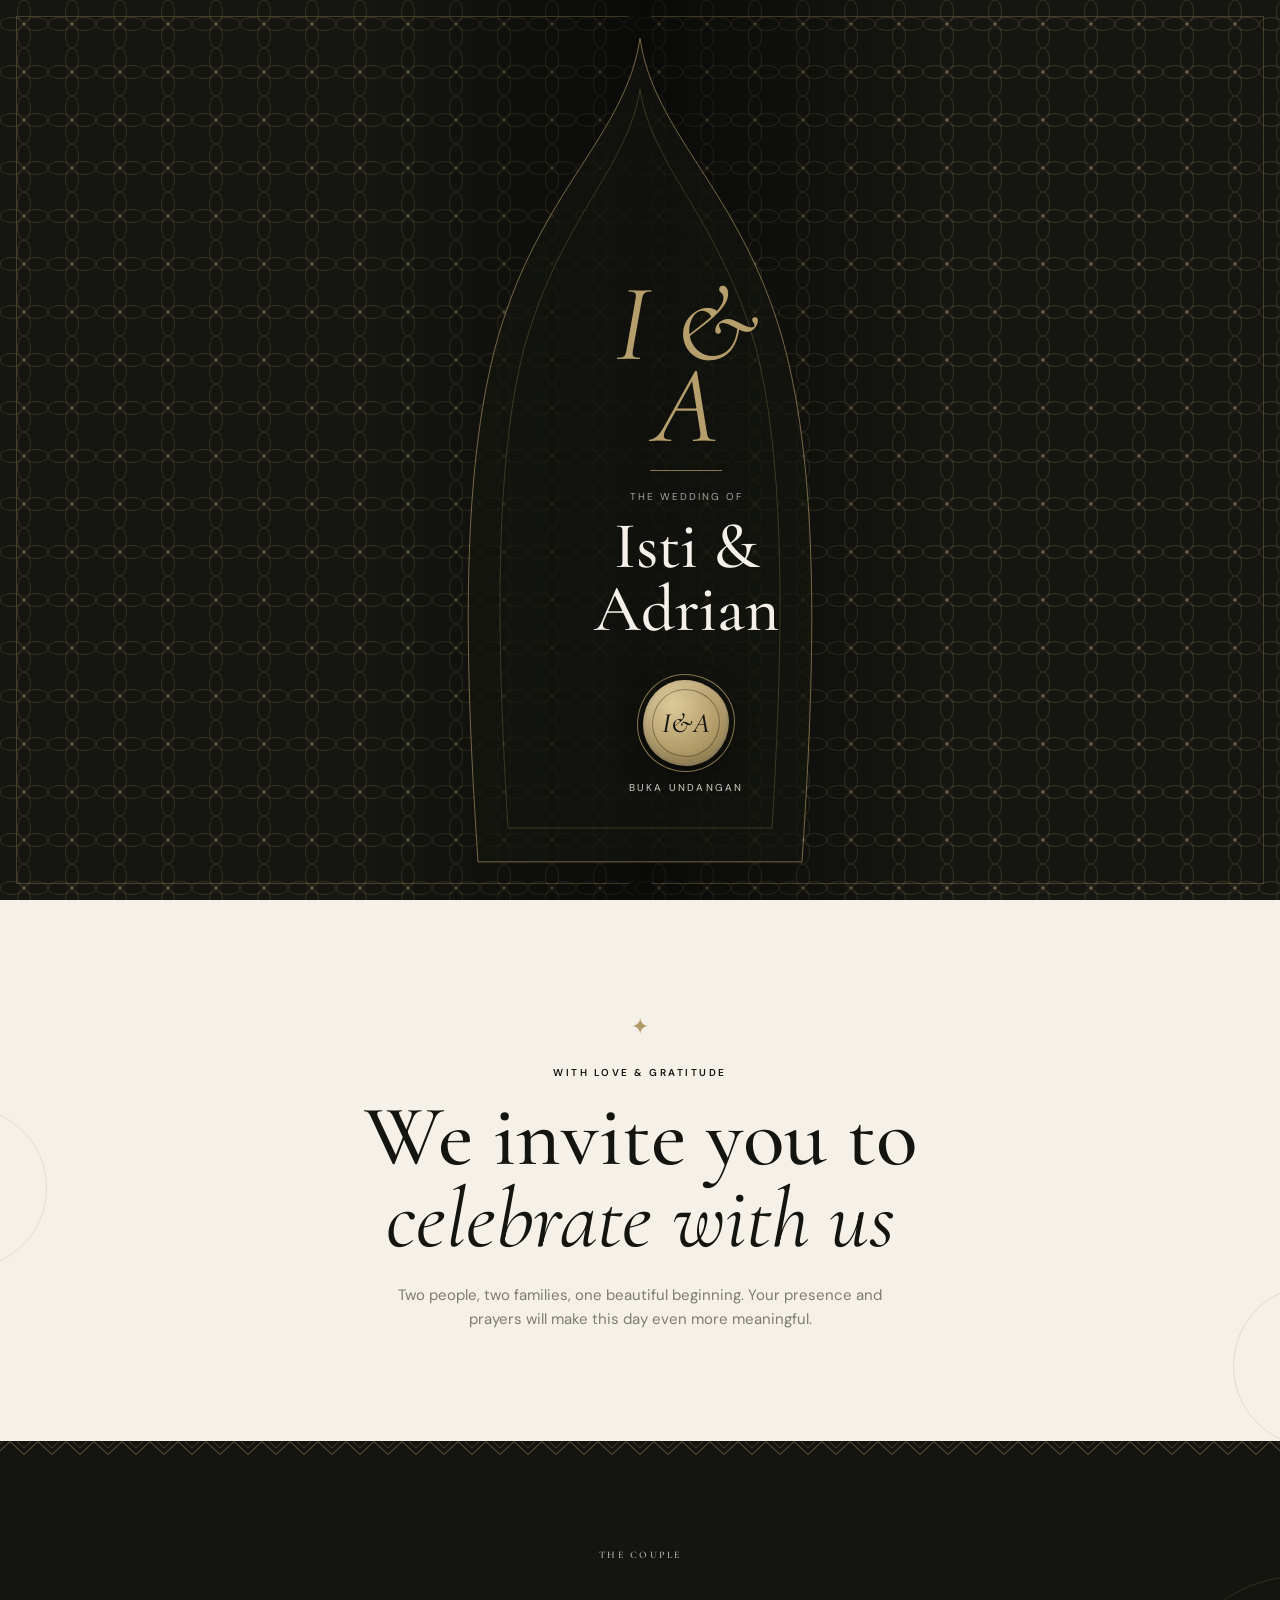
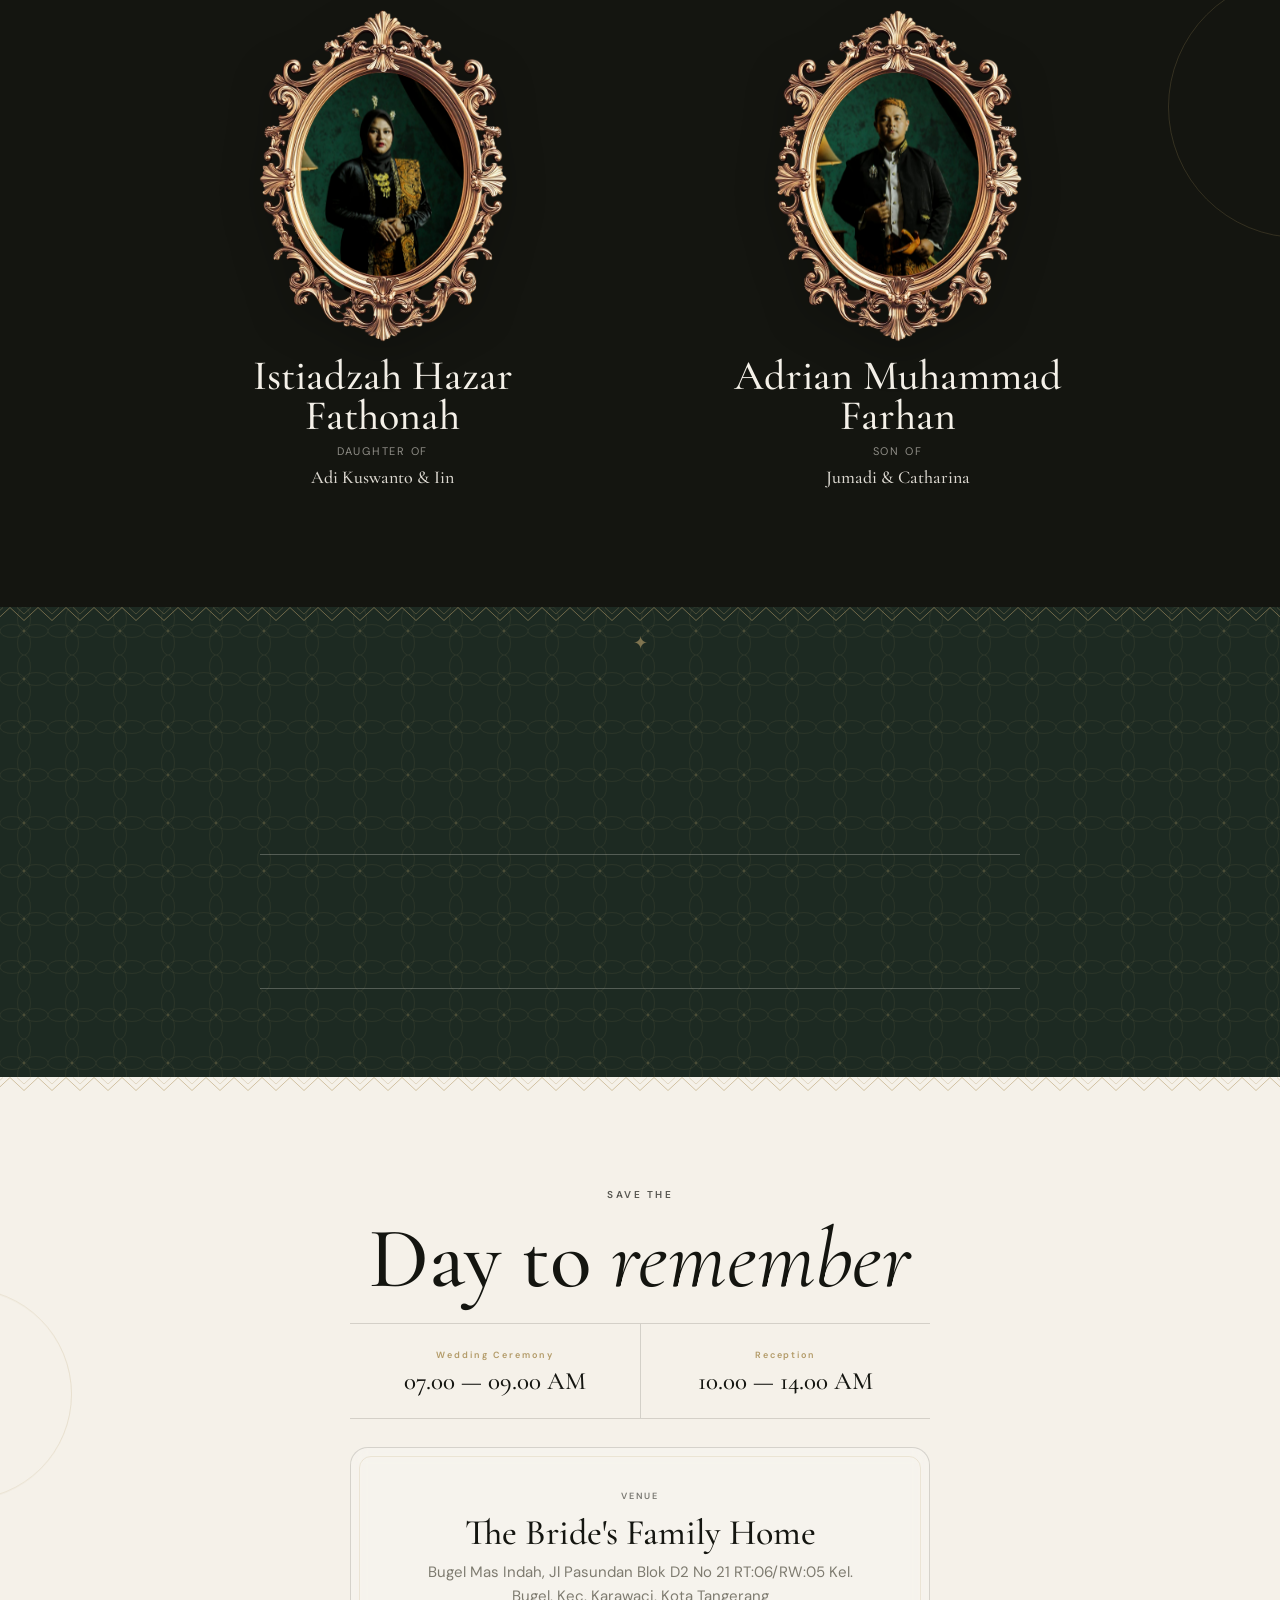
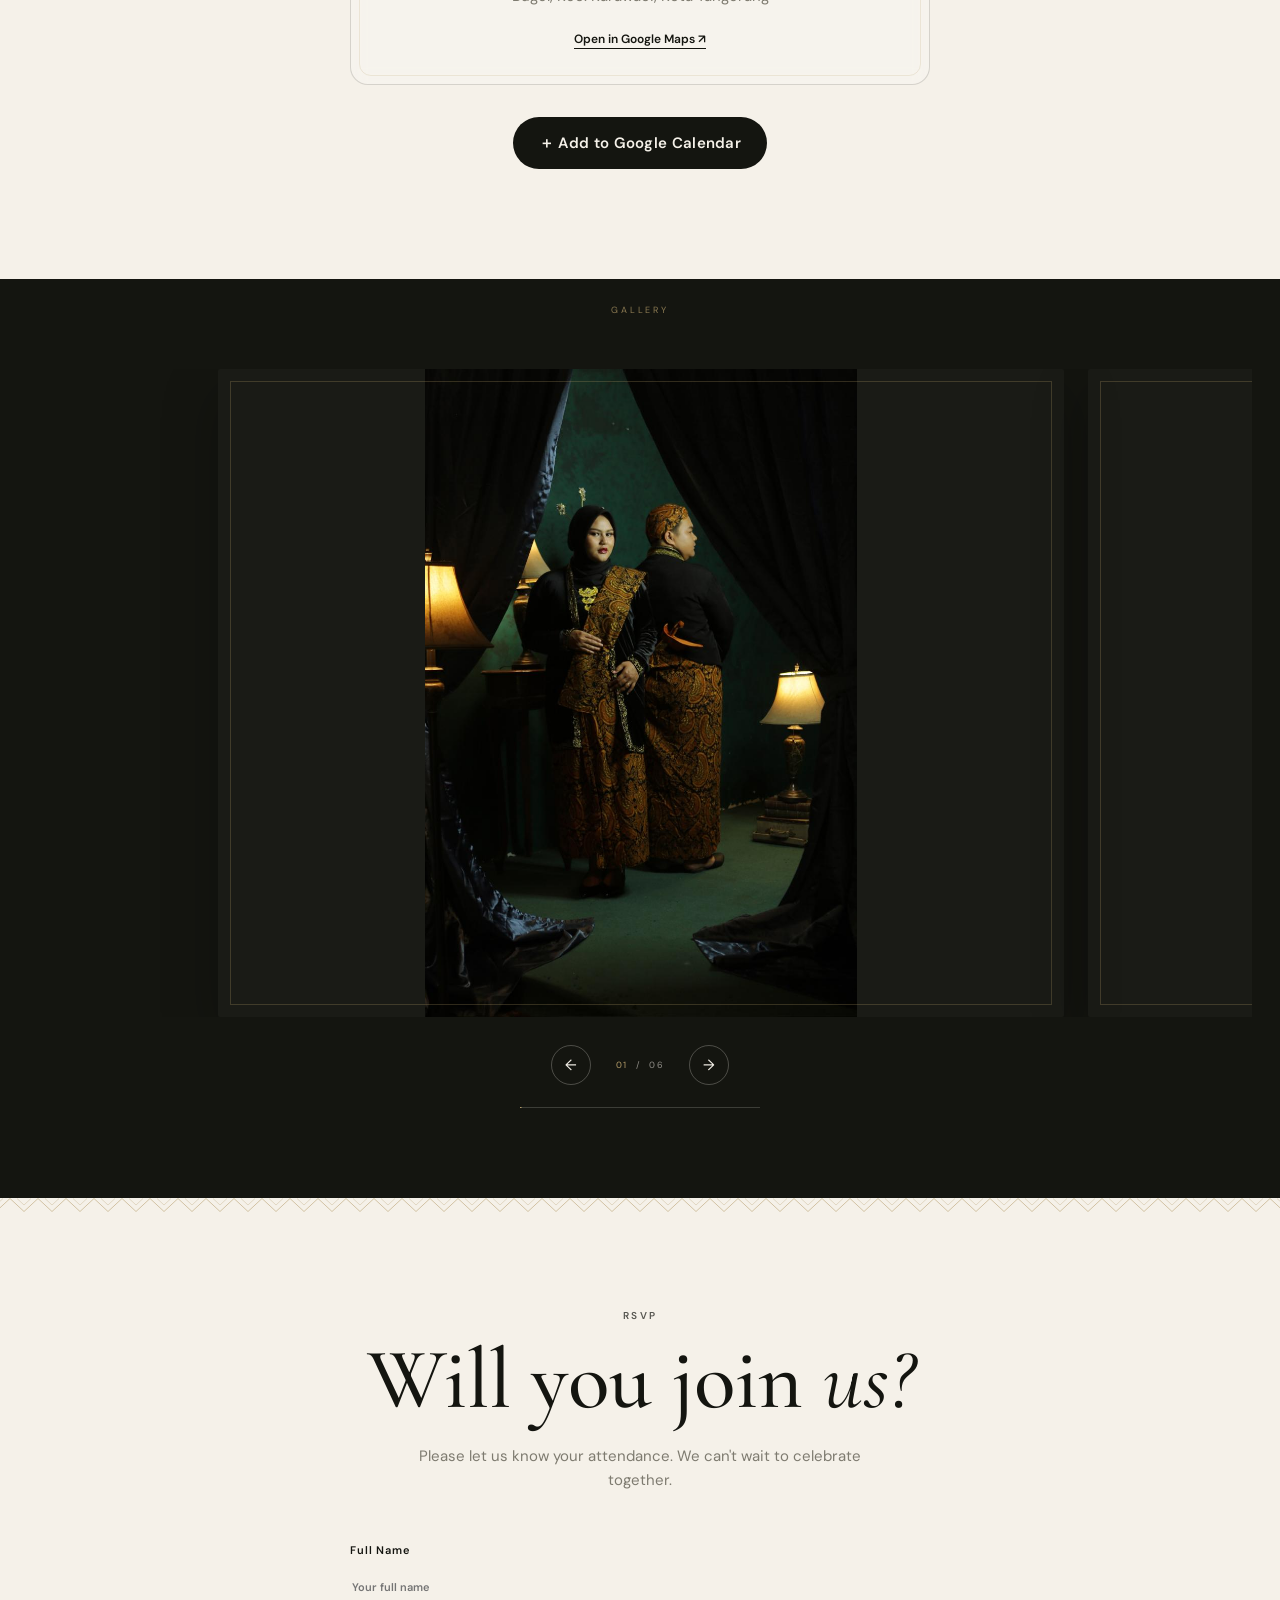
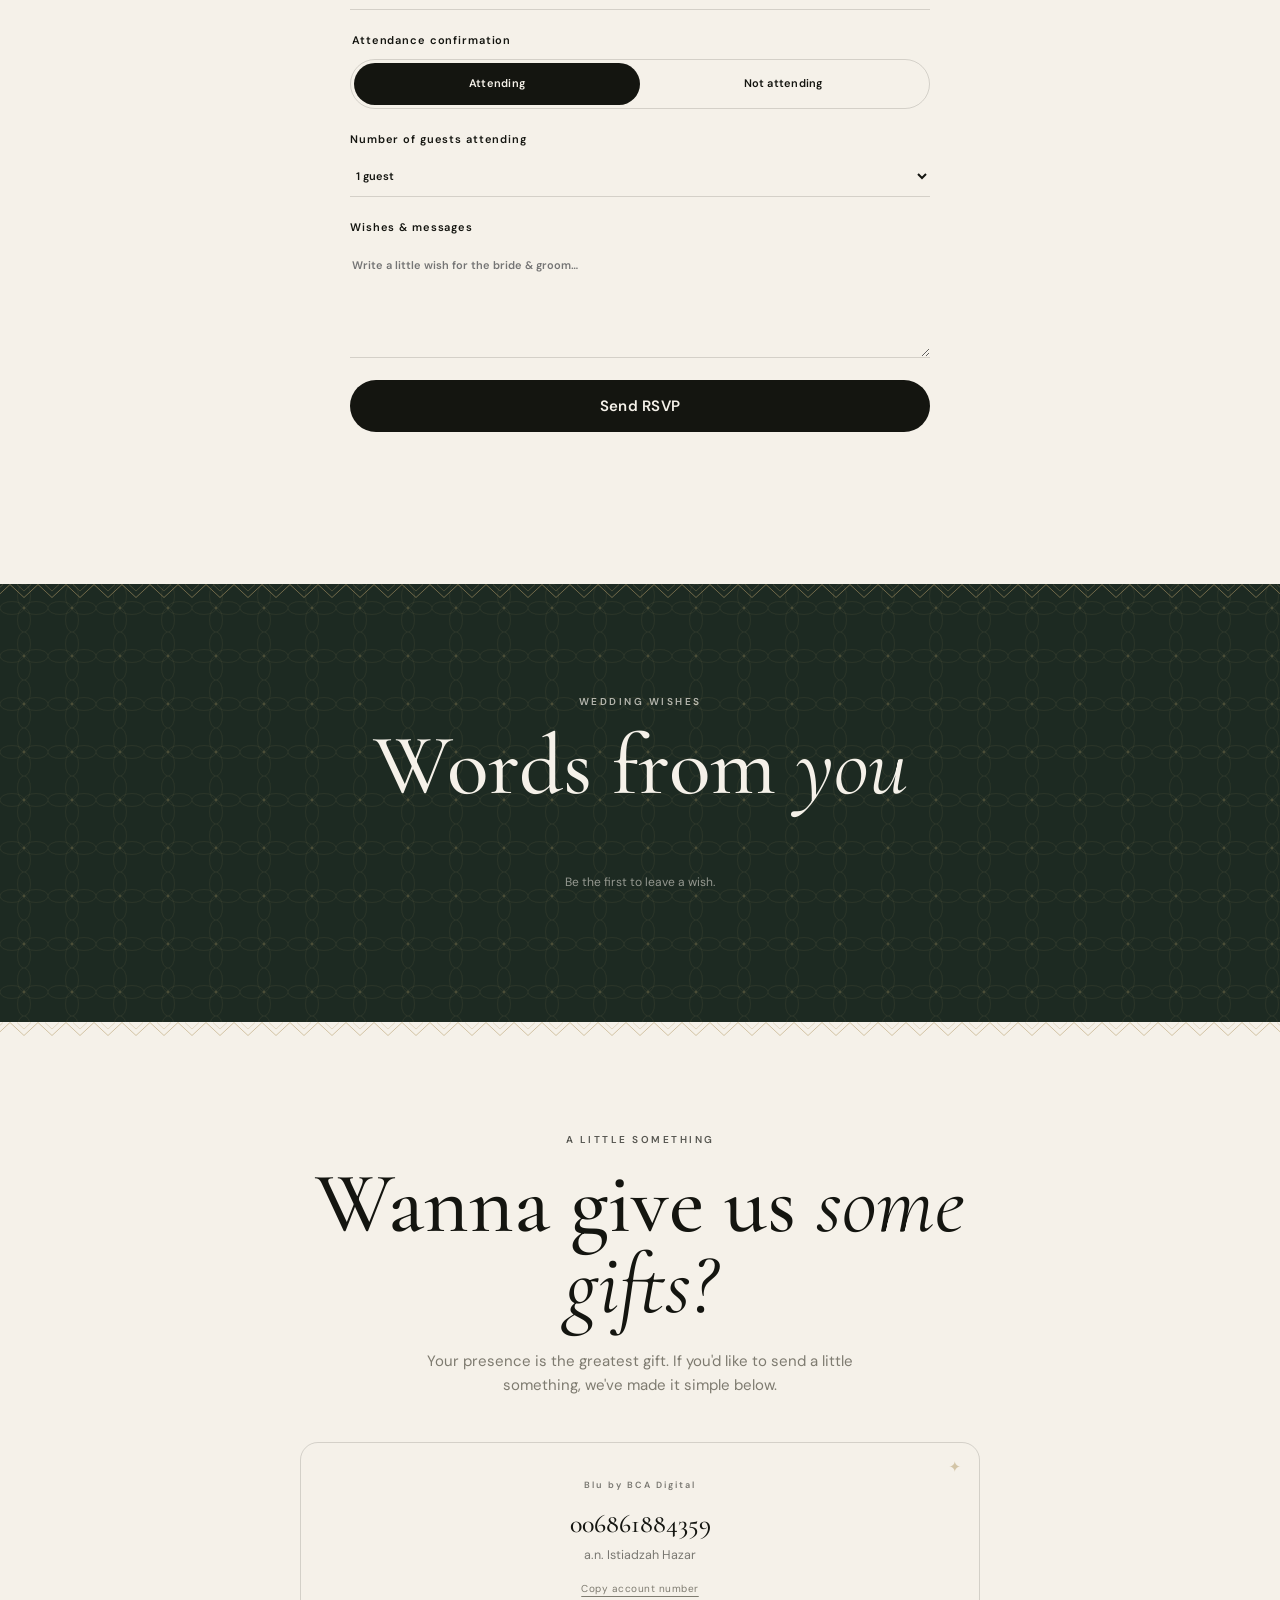
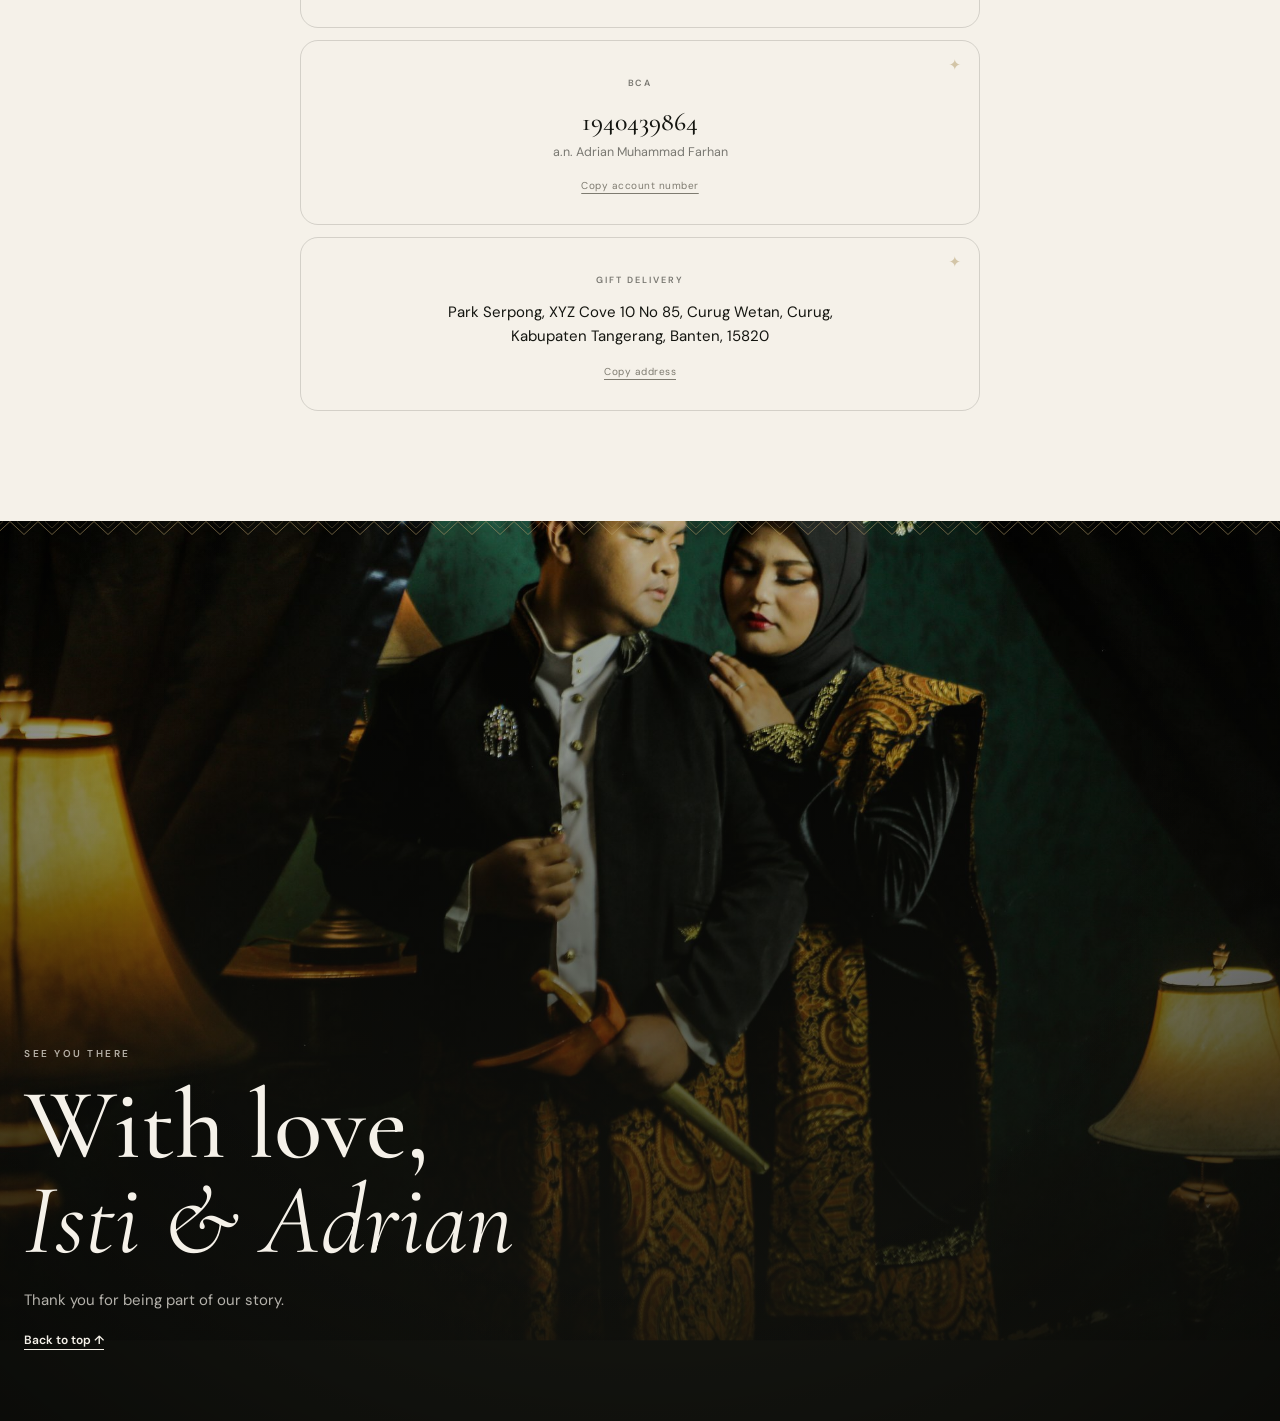
==== index.html @ 432ae316 "Batik doors + wax seal gate, gunungan arch, grain/vignette/gold dust - Gate: two kawung-patterned do" ====
<!doctype html>
<html lang="en">
<head>
  <meta charset="utf-8">
  <meta name="viewport" content="width=device-width, initial-scale=1, viewport-fit=cover">
  <meta name="theme-color" content="#11120f">
  <meta name="description" content="The wedding invitation of Isti & Adrian — 15 November 2026.">
  <title>Isti & Adrian — Wedding Invitation</title>
  <link rel="icon" href="favicon.svg" type="image/svg+xml">
  <link rel="preconnect" href="https://fonts.googleapis.com">
  <link rel="preconnect" href="https://fonts.gstatic.com" crossorigin>
  <link href="https://fonts.googleapis.com/css2?family=Cormorant+Garamond:wght@400;500;600&family=DM+Sans:wght@400;500;600&display=swap" rel="stylesheet">
  <link rel="stylesheet" href="style.css">
</head>
<body>
  <div class="music-control" aria-label="Music control">
    <button id="musicButton" class="icon-button" aria-label="Play wedding music" aria-pressed="false">
      <span class="music-icon">♪</span>
    </button>
  </div>
  <audio id="weddingMusic" loop preload="none" src=""></audio>

  <main>
    <section class="hero section-dark" id="home">
      <img id="heroImage" class="hero__image" src="" alt="Isti & Adrian" fetchpriority="high">
      <div class="hero__veil"></div>
      <div class="hero__content">
        <p class="eyebrow">THE WEDDING OF</p>
        <h1><span id="heroBride">Isti</span><i>&</i><span id="heroGroom">Adrian</span></h1>
        <p id="heroDate" class="hero__date">15. 11. 2026</p>
        <a class="scroll-cue" href="#couple" aria-label="Scroll to invitation">↓</a>
      </div>
    </section>

    <section class="intro section-light">
      <div class="ornament">✦</div>
      <p class="eyebrow">WITH LOVE & GRATITUDE</p>
      <h2>We invite you to<br><em>celebrate with us</em></h2>
      <p class="body-copy">Two people, two families, one beautiful beginning. Your presence and prayers will make this day even more meaningful.</p>
    </section>

    <section class="couple section-dark" id="couple">
      <div class="section-heading">
        <h3 class="eyebrow">THE COUPLE</h3>
      </div>
      <div class="couple-card">
        <article class="couple-person couple-person--bride">
          <div class="couple-photo-frame">
            <div class="couple-photo-frame__image couple-photo-frame__image--bride">
              <img id="bridePortrait" src="" alt="Isti" loading="lazy">
            </div>
            <img class="couple-photo-frame__ornament" src="assets/images/gold-oval-frame.webp" width="900" height="900" decoding="async" loading="lazy" alt="" aria-hidden="true">
          </div>
          <div class="names">
            <h3 id="brideName"></h3>
            <p>Daughter Of</p>
            <strong id="brideParents"></strong>
          </div>
        </article>
        <div class="couple-amp" aria-hidden="true">&</div>
        <article class="couple-person couple-person--groom">
          <div class="couple-photo-frame">
            <div class="couple-photo-frame__image couple-photo-frame__image--groom">
              <img id="groomPortrait" src="" alt="Adrian" loading="lazy">
            </div>
            <img class="couple-photo-frame__ornament" src="assets/images/gold-oval-frame.webp" width="900" height="900" decoding="async" loading="lazy" alt="" aria-hidden="true">
          </div>
          <div class="names">
            <h3 id="groomName"></h3>
            <p>Son Of</p>
            <strong id="groomParents"></strong>
          </div>
        </article>
      </div>
    </section>

    <section class="countdown section-accent">
      <p class="eyebrow">COUNTING THE DAYS</p>
      <h2>Until we say <em>“I do”</em></h2>
      <div class="countdown-grid" aria-live="polite">
        <div><strong id="days">00</strong><span>Days</span></div>
        <div><strong id="hours">00</strong><span>Hours</span></div>
        <div><strong id="minutes">00</strong><span>Minutes</span></div>
        <div><strong id="seconds">00</strong><span>Seconds</span></div>
      </div>
    </section>

    <section class="event section-light" id="event">
      <div class="section-heading">
        <p class="eyebrow">SAVE THE </p>
        <h2>Day to <em>remember</em></h2>
      </div>
      <div class="event-schedule" aria-label="Wedding schedule">
        <article class="schedule-item">
          <span class="schedule-item__label">Wedding Ceremony</span>
          <strong>07.00 — 09.00 AM</strong>
        </article>
        <article class="schedule-item">
          <span class="schedule-item__label">Reception</span>
          <strong>10.00 — 14.00 AM</strong>
        </article>
      </div>
      <div class="event-card">
        <span class="event-card__label">VENUE</span>
        <h3 id="venueName"></h3>
        <p id="venueAddress"></p>
        <a id="mapsLink" class="text-link" href="#" target="_blank" rel="noopener">Open in Google Maps ↗</a>
      </div>
      <a id="calendarLink" class="button button-dark" href="#" target="_blank" rel="noopener">＋ Add to Google Calendar</a>
    </section>

    <section class="gallery section-dark">
      <div class="gallery-grid"></div>
    </section>

    <section class="rsvp section-light" id="rsvp">
      <div class="section-heading">
        <p class="eyebrow">RSVP</p>
        <h2>Will you join <em>us?</em></h2>
        <p class="body-copy">Please let us know your attendance. We can't wait to celebrate together.</p>
      </div>
      <form id="rsvpForm" class="rsvp-form">
        <label>Full Name
          <input type="text" name="name" required maxlength="80" autocomplete="name" placeholder="Your full name">
        </label>
        <fieldset>
          <legend>Attendance confirmation</legend>
          <div class="segmented">
            <label><input type="radio" name="attendance" value="Attending" checked><span>Attending</span></label>
            <label><input type="radio" name="attendance" value="Not Attending"><span>Not attending</span></label>
          </div>
        </fieldset>
        <label>Number of guests attending
          <select name="guests" id="guestCount">
            <option value="1">1 guest</option><option value="2">2 guests</option>
            <option value="3">3 guests</option><option value="4">4 guests</option>
            <option value="5">5 guests</option><option value="6">6 guests</option>
          </select>
        </label>
        <label>Wishes & messages
          <textarea name="message" required maxlength="500" rows="5" placeholder="Write a little wish for the bride & groom…"></textarea>
        </label>
        <button class="button button-dark" type="submit" id="submitButton">Send RSVP</button>
        <p class="form-status" id="formStatus" role="status"></p>
      </form>
    </section>

    <section class="wishes section-accent" id="wishes">
      <div class="section-heading">
        <p class="eyebrow">WEDDING WISHES</p>
        <h2>Words from <em>you</em></h2>
      </div>
      <div id="wishesList" class="wishes-list">
        <div class="empty-state">Loading wishes…</div>
      </div>
    </section>

    <section class="gift section-light" id="gift">
      <div class="section-heading">
        <p class="eyebrow">A LITTLE SOMETHING</p>
        <h2>Wanna give us <em>some gifts?</em></h2>
        <p class="body-copy">Your presence is the greatest gift. If you'd like to send a little something, we've made it simple below.</p>
      </div>
      <div class="gift-list">
        <article class="gift-card">
          <span class="gift-label" id="bank1Name"></span><strong id="bank1Number"></strong><small id="bank1Holder"></small>
          <button class="copy-button" data-copy-target="bank1Number">Copy account number</button>
        </article>
        <article class="gift-card">
          <span class="gift-label" id="bank2Name"></span><strong id="bank2Number"></strong><small id="bank2Holder"></small>
          <button class="copy-button" data-copy-target="bank2Number">Copy account number</button>
        </article>
        <article class="gift-card gift-card--address">
          <span class="gift-label">GIFT DELIVERY</span><p id="giftAddress"></p>
          <button class="copy-button" data-copy-target="giftAddress">Copy address</button>
        </article>
      </div>
    </section>

    <section class="closing section-dark">
      <div class="closing__photo"><img id="closingImage" src="" alt="Isti & Adrian" loading="lazy"></div>
      <div class="closing__content">
        <p class="eyebrow">SEE YOU THERE</p><h2>With love,<br><em>Isti & Adrian</em></h2>
        <p>Thank you for being part of our story.</p><a href="#home" class="text-link light">Back to top ↑</a>
      </div>
    </section>
  </main>
  <script src="config.js"></script>
  <script src="script.js"></script>
  <script src="gallery.js"></script>
  <script src="ambient.js" defer></script>
</body>
</html>
---- style.css ----
/* Isti & Adrian — premium mobile-first wedding invitation */
:root{--ink:#141510;--paper:#f5f1e9;--paper-2:#e9e1d3;--green:#1d2a22;--gold:#b29a67;--muted:#7e7b70;--line:rgba(20,21,16,.15);--serif:"Cormorant Garamond",Georgia,serif;--sans:"DM Sans",system-ui,sans-serif;--radius:18px;--max:1120px}
*{box-sizing:border-box}html{scroll-behavior:smooth}body{margin:0;background:var(--paper);color:var(--ink);font-family:var(--sans);font-size:15px;line-height:1.6}body.is-locked{overflow:hidden}img{display:block;width:100%;height:100%;object-fit:cover}a{color:inherit}button,input,select,textarea{font:inherit}button{cursor:pointer}.section-dark{background:var(--ink);color:var(--paper)}.section-light{background:var(--paper);color:var(--ink)}.section-accent{background:var(--green);color:var(--paper)}section{position:relative;overflow:hidden}.eyebrow{font-size:10px;letter-spacing:.25em;font-weight:600;margin:0 0 16px;opacity:.7}h1,h2,h3,p{margin-top:0}h1,h2,h3{font-family:var(--serif);font-weight:500;line-height:.95}h2{font-size:clamp(42px,12vw,86px);margin-bottom:22px}h2 em,h1 i{font-style:italic;font-weight:400}.body-copy{max-width:500px;margin:0 auto;color:var(--muted)}
.button{display:inline-flex;align-items:center;justify-content:center;min-height:52px;padding:0 25px;border-radius:100px;text-decoration:none;border:1px solid transparent;font-weight:600;letter-spacing:.02em;transition:transform .35s cubic-bezier(.2,.7,.2,1),opacity .25s,box-shadow .35s}.button:hover{transform:translateY(-3px);box-shadow:0 12px 30px rgba(20,21,16,.14)}.button-dark{background:var(--ink);color:var(--paper)}.icon-button{width:44px;height:44px;border:1px solid rgba(245,241,233,.35);background:rgba(20,21,16,.55);color:var(--paper);border-radius:50%;backdrop-filter:blur(10px)}.music-control{position:fixed;z-index:80;right:18px;top:18px}.music-icon{display:block;font-size:20px;line-height:1;animation:spin 3s linear infinite paused}.music-control.playing .music-icon{animation-play-state:running}@keyframes spin{to{transform:rotate(360deg)}}
.invitation-gate{position:fixed;inset:0;z-index:100;display:grid;place-items:center;background:var(--ink);color:var(--paper);overflow:hidden;transition:opacity 1s ease,visibility 1s ease}.invitation-gate::before,.invitation-gate::after{content:"";position:absolute;width:46vmax;height:46vmax;border:1px solid rgba(178,154,103,.28);border-radius:50%;pointer-events:none}.invitation-gate::before{transform:rotate(45deg);top:-24vmax;left:-24vmax}.invitation-gate::after{bottom:-24vmax;right:-24vmax}.invitation-gate__inner{position:relative;z-index:1;width:min(88vw,520px);text-align:center;padding:50px 24px}.invitation-gate__monogram{font-family:var(--serif);font-size:clamp(64px,18vw,110px);line-height:.75;color:var(--gold);font-style:italic;margin-bottom:30px}.invitation-gate__rule{width:72px;height:1px;background:var(--gold);margin:0 auto 26px;opacity:.7}.invitation-gate h2{font-size:clamp(38px,10vw,66px);margin-bottom:14px}.invitation-gate p{font-size:10px;letter-spacing:.2em;text-transform:uppercase;opacity:.62}.invitation-gate__guest{margin:8px 0 0;color:var(--gold);font-family:var(--serif);font-size:clamp(18px,5vw,24px)!important;letter-spacing:.02em!important;text-transform:none!important;opacity:1!important}.invitation-gate__open{margin-top:34px;background:transparent;border:1px solid rgba(245,241,233,.42);color:var(--paper);padding:14px 24px;border-radius:999px;letter-spacing:.14em;text-transform:uppercase;font-size:10px;transition:background .35s,transform .35s,border-color .35s}.invitation-gate__open:hover{background:rgba(245,241,233,.1);border-color:var(--gold);transform:translateY(-2px)}.invitation-gate.is-opening{opacity:0;visibility:hidden;pointer-events:none}
.hero{min-height:100svh;display:grid;place-items:center;text-align:center}.hero__image{position:absolute;inset:-5%;width:110%;height:110%;object-position:center;transform:scale(1.04);transition:transform 1.6s cubic-bezier(.2,.7,.2,1)}.hero__veil{position:absolute;inset:0;background:linear-gradient(180deg,rgba(0,0,0,.35),rgba(0,0,0,.72))}.hero::before,.hero::after{content:"";position:absolute;z-index:1;pointer-events:none}.hero::before{inset:24px;border:1px solid rgba(245,241,233,.24)}.hero::after{width:120px;height:120px;border:1px solid rgba(178,154,103,.35);border-radius:50%;top:12%;left:50%;transform:translateX(-50%)}.hero__content{position:relative;z-index:2;padding:40px 22px}.hero h1{font-size:clamp(72px,22vw,180px);margin:0;display:flex;flex-direction:column;gap:0;text-shadow:0 8px 35px rgba(0,0,0,.18)}.hero h1 span{display:block;animation:heroWord 1.1s cubic-bezier(.2,.8,.2,1) both}.hero h1 span:last-child{animation-delay:.16s}.hero h1 i{font-size:.42em;line-height:.75;margin:-2px 0;animation:heroAmp 1.2s .08s cubic-bezier(.2,.8,.2,1) both}.hero__date{margin:28px 0 0;letter-spacing:.15em;text-transform:uppercase;font-size:11px;opacity:.82}.scroll-cue{display:inline-grid;place-items:center;width:46px;height:46px;border:1px solid rgba(245,241,233,.45);border-radius:50%;margin-top:60px;text-decoration:none;font-size:20px;animation:float 2.8s ease-in-out infinite}@keyframes heroWord{from{opacity:0;transform:translateY(28px);filter:blur(8px)}to{opacity:1;transform:none;filter:none}}@keyframes heroAmp{from{opacity:0;transform:scale(.7) rotate(-8deg)}to{opacity:1;transform:none}}@keyframes float{0%,100%{transform:translateY(0)}50%{transform:translateY(7px)}}
.intro{padding:110px 24px;text-align:center}.intro::before,.intro::after{content:"";position:absolute;width:160px;height:160px;border:1px solid rgba(178,154,103,.25);border-radius:50%;pointer-events:none}.intro::before{left:-115px;top:22%}.intro::after{right:-115px;bottom:15%}.ornament{font-family:var(--serif);font-size:22px;color:var(--gold);margin-bottom:20px;animation:pulseGold 3s ease-in-out infinite}@keyframes pulseGold{50%{opacity:.55;transform:scale(.94)}}
.section-heading{text-align:center;padding:0 22px;position:relative;z-index:1}.intro h2,.section-heading h2{max-width:800px;margin-left:auto;margin-right:auto}.couple{padding:110px 18px}.couple::before{content:"";position:absolute;width:260px;height:260px;border:1px solid rgba(178,154,103,.22);border-radius:50%;right:-150px;top:10%;pointer-events:none}.couple-card{max-width:960px;margin:auto;display:grid;gap:32px;position:relative;z-index:1}.couple-person{position:relative}.couple-photo-wrap{aspect-ratio:4/5;border-radius:2px;overflow:hidden;position:relative}.couple-photo-wrap--main{width:100%;height:auto}.couple-photo-wrap::after{content:"";position:absolute;inset:14px;border:1px solid rgba(245,241,233,.3);pointer-events:none}.couple-photo-wrap img{transform:scale(1.03);transition:transform 1.2s cubic-bezier(.2,.7,.2,1)}.couple-photo-wrap:hover img{transform:scale(1.08)}.names{text-align:center;padding:18px 12px 5px}.person-label{display:block;color:var(--gold);font-size:9px;letter-spacing:.24em;font-weight:600;margin-bottom:12px}.names h3{font-size:42px;margin:0 0 5px}.names p{font-size:11px;letter-spacing:.16em;text-transform:uppercase;opacity:.55;margin-bottom:3px}.names strong{font-family:var(--serif);font-weight:500;font-size:18px}.amp{display:block;font-family:var(--serif);font-style:italic;font-size:30px;color:var(--gold);margin:12px}.couple-amp{font-family:var(--serif);font-style:italic;color:var(--gold);font-size:40px;text-align:center;line-height:1;margin:-4px 0}
.countdown{padding:88px 18px;text-align:center}.countdown::before{content:"✦";position:absolute;top:22px;left:50%;transform:translateX(-50%);font-family:var(--serif);font-size:18px;color:var(--gold);opacity:.65}.countdown-grid{display:grid;grid-template-columns:repeat(4,1fr);max-width:760px;margin:45px auto 0;border-top:1px solid rgba(245,241,233,.25);border-bottom:1px solid rgba(245,241,233,.25)}.countdown-grid>div{padding:22px 4px;border-right:1px solid rgba(245,241,233,.25);position:relative}.countdown-grid>div:last-child{border-right:0}.countdown-grid strong{display:block;font-family:var(--serif);font-size:clamp(36px,10vw,65px);font-weight:400;line-height:1;transition:transform .25s ease}.countdown-grid span{font-size:9px;letter-spacing:.15em;text-transform:uppercase;opacity:.6}
.event{padding:110px 20px;text-align:center}.event::before{content:"";position:absolute;width:210px;height:210px;border:1px solid rgba(178,154,103,.2);border-radius:50%;left:-140px;top:16%;pointer-events:none}.event-date{display:flex;justify-content:center;gap:10px;flex-wrap:wrap;font-family:var(--serif);font-size:27px;margin:35px auto 25px}.event-date span+span:before{content:"·";margin-right:10px;color:var(--gold)}.event-schedule{max-width:580px;margin:0 auto 28px;display:grid;grid-template-columns:1fr 1fr;border-top:1px solid var(--line);border-bottom:1px solid var(--line)}.schedule-item{padding:24px 14px;position:relative}.schedule-item+.schedule-item{border-left:1px solid var(--line)}.schedule-item__label{display:block;color:var(--gold);font-size:9px;letter-spacing:.22em;font-weight:600;margin-bottom:7px}.schedule-item strong{display:block;font-family:var(--serif);font-size:25px;font-weight:500;line-height:1}.schedule-item small{font-size:9px;letter-spacing:.16em;opacity:.5}.event-card{max-width:580px;margin:0 auto 28px;padding:34px 24px;border:1px solid var(--line);border-radius:var(--radius);position:relative;background:rgba(255,255,255,.18);backdrop-filter:blur(8px)}.event-card::before{content:"";position:absolute;inset:8px;border:1px solid rgba(178,154,103,.18);border-radius:calc(var(--radius) - 6px);pointer-events:none}.event-card__label,.gift-label{font-size:9px;letter-spacing:.22em;font-weight:600;opacity:.55}.event-card h3{font-size:36px;margin:10px 0}.event-card p{max-width:460px;margin:0 auto 18px;color:var(--muted)}.text-link{font-size:12px;font-weight:600;text-underline-offset:5px}.event>.button{margin-top:4px}
/* Premium mobile-first gallery: every image stays fully visible inside an editorial frame. */
.gallery{padding:72px 0 78px;background:var(--ink)}.gallery::before{content:"GALLERY";position:absolute;top:24px;left:50%;transform:translateX(-50%);font-size:9px;letter-spacing:.32em;color:var(--gold);opacity:.75}.gallery-slider{width:100%;position:relative}.gallery-slider__viewport{width:100%;overflow-x:auto;overflow-y:hidden;overscroll-behavior-x:contain;scroll-snap-type:x mandatory;-webkit-overflow-scrolling:touch;scrollbar-width:none;cursor:grab;outline:none}.gallery-slider__viewport::-webkit-scrollbar{display:none}.gallery-slider__viewport:focus-visible{box-shadow:0 0 0 2px var(--gold) inset}.gallery-slider__viewport.is-dragging{cursor:grabbing;scroll-snap-type:none}.gallery-slider__track{display:flex;width:max-content;min-width:100%}.gallery-slide{flex:0 0 100vw;scroll-snap-align:center;scroll-snap-stop:always;margin:0;padding:0 22px;display:grid;place-items:center;min-width:0;box-sizing:border-box}.gallery-slide::after{content:"";position:absolute;inset:34px;max-width:calc(100% - 68px);border:1px solid rgba(178,154,103,.26);pointer-events:none}.gallery-slide img{width:100%;height:auto;max-height:70svh;aspect-ratio:auto;object-fit:contain;background:rgba(245,241,233,.025);border-radius:2px;box-shadow:0 22px 55px rgba(0,0,0,.26);user-select:none;-webkit-user-drag:none}
.gallery-slider__controls{display:flex;align-items:center;justify-content:center;gap:22px;margin-top:22px}.gallery-slider__arrow{width:40px;height:40px;border:1px solid rgba(245,241,233,.25);border-radius:50%;background:transparent;color:var(--paper);display:grid;place-items:center;transition:transform .3s,border-color .3s,color .3s}.gallery-slider__arrow:hover{transform:scale(1.06);border-color:var(--gold);color:var(--gold)}.gallery-slider__count{display:flex;gap:8px;align-items:center;min-width:54px;justify-content:center;font-size:9px;letter-spacing:.16em;color:rgba(245,241,233,.55)}.gallery-slider__current{color:var(--gold)}.gallery-slider__progress{height:1px;margin:22px auto 0;width:min(240px,60vw);background:rgba(245,241,233,.18);overflow:hidden}.gallery-slider__progress i{display:block;height:100%;background:var(--gold);transform:scaleX(0);transform-origin:left;will-change:transform}
.rsvp{padding:110px 20px}.rsvp-form{max-width:580px;margin:50px auto 0;display:grid;gap:22px}.rsvp-form label,.rsvp-form legend{font-size:11px;letter-spacing:.08em;font-weight:600}.rsvp-form label{display:grid;gap:8px}input,select,textarea{width:100%;border:0;border-bottom:1px solid var(--line);border-radius:0;background:transparent;color:var(--ink);padding:12px 2px;outline:none;transition:border-color .3s,transform .3s}input:focus,select:focus,textarea:focus{border-bottom-color:var(--gold);transform:translateY(-1px)}textarea{resize:vertical}fieldset{border:0;padding:0;margin:0}.segmented{display:grid;grid-template-columns:1fr 1fr;border:1px solid var(--line);border-radius:100px;padding:3px;margin-top:9px}.segmented label{display:block}.segmented input{position:absolute;opacity:0;width:1px;height:1px}.segmented span{display:grid;place-items:center;height:42px;border-radius:100px;font-size:11px;letter-spacing:.02em;cursor:pointer;transition:background .3s,color .3s}.segmented input:checked+span{background:var(--ink);color:var(--paper)}.form-status{text-align:center;font-size:12px;min-height:20px;margin:0;color:var(--muted)}
.wishes{padding:110px 20px}.wishes-list{max-width:680px;margin:45px auto 0;display:grid;gap:12px}.wish{padding:24px;border:1px solid rgba(245,241,233,.2);border-radius:var(--radius);position:relative;overflow:hidden;transition:transform .35s,background .35s}.wish::before{content:"“";position:absolute;right:14px;top:-15px;font-family:var(--serif);font-size:90px;color:var(--gold);opacity:.12}.wish:hover{transform:translateY(-3px);background:rgba(245,241,233,.035)}.wish__name{font-family:var(--serif);font-size:24px}.wish__message{font-family:var(--serif);font-style:italic;font-size:19px;line-height:1.35;margin:7px 0 0}.wish__meta{font-size:9px;letter-spacing:.1em;opacity:.45;margin-top:14px}.empty-state{text-align:center;opacity:.55;font-size:12px;padding:20px}
.gift{padding:110px 20px;text-align:center}.gift-list{max-width:680px;margin:45px auto 0;display:grid;gap:12px}.gift-card{padding:28px 24px;border:1px solid var(--line);border-radius:var(--radius);position:relative;overflow:hidden}.gift-card::after{content:"✦";position:absolute;right:18px;top:12px;color:var(--gold);opacity:.5}.gift-card strong,.gift-card small,.gift-card p{display:block}.gift-card strong{font-family:var(--serif);font-size:26px;font-weight:500;margin-top:8px}.gift-card small{opacity:.55}.gift-card p{max-width:460px;margin:10px auto 0}.copy-button{margin-top:15px;border:0;background:transparent;text-decoration:underline;text-underline-offset:4px;font-size:10px;letter-spacing:.05em;color:var(--muted)}
.closing{min-height:100svh;display:grid;align-items:end}.closing__photo{position:absolute;inset:0}.closing__photo::after{content:"";position:absolute;inset:0;background:linear-gradient(180deg,rgba(20,21,16,.08),rgba(20,21,16,.88))}.closing__photo img{transition:transform 1.4s}.closing__content{position:relative;z-index:2;padding:40px 24px 70px;max-width:760px}.closing h2{font-size:clamp(54px,14vw,100px);margin-bottom:20px}.closing p:not(.eyebrow){max-width:420px;opacity:.72}.light{color:var(--paper)}
.reveal{opacity:0;transform:translateY(28px);filter:blur(5px);transition:opacity .9s ease,transform 1s cubic-bezier(.2,.7,.2,1),filter .9s ease}.reveal.visible{opacity:1;transform:none;filter:none}.reveal[data-reveal-delay="2"]{transition-delay:.08s}.reveal[data-reveal-delay="3"]{transition-delay:.16s}.reveal[data-reveal-delay="4"]{transition-delay:.24s}
@media(min-width:700px){.couple{padding-left:28px;padding-right:28px}.couple-card{grid-template-columns:1fr 1fr;gap:70px;align-items:start}.couple-amp{position:absolute;left:50%;top:48%;transform:translate(-50%,-50%);z-index:5;margin:0;background:var(--ink);padding:12px 14px}.couple-person--bride,.couple-person--groom{padding:0}.gallery{padding:90px 28px}.gallery-slide{flex-basis:68vw;padding:0 12px}.gallery-slider__track{padding:0 16vw}.gallery-slide img{max-height:72vh}.gallery-slider__controls{margin-top:28px}}
@media(max-width:699px){body{overflow-x:hidden}.invitation-gate__guest{max-width:86vw;margin-left:auto;margin-right:auto;line-height:1.1}.couple{padding:88px 18px}.couple-card{gap:22px}.couple-person{max-width:360px;margin:auto}.couple-photo-wrap{aspect-ratio:4/5}.couple-photo-wrap::after{inset:11px}.couple-photo-wrap--secondary{display:none}.names{padding-top:16px}.names h3{font-size:38px}.couple-amp{font-size:32px;margin:-2px 0}.schedule-item{padding:22px 8px}.schedule-item strong{white-space:nowrap;font-size:21px}.gallery{padding-top:68px}.gallery-slide{padding:0 20px}.gallery-slide::after{inset:28px 20px}.gallery-slide img{max-height:68svh;box-shadow:0 18px 42px rgba(0,0,0,.3)}.gallery-slider__controls{margin-top:18px}.gallery-slider__arrow{width:38px;height:38px}.music-control{right:14px;top:14px}}
@media(max-width:380px){.gallery-slide{padding:0 16px}.gallery-slide::after{inset:24px 16px}.gallery-slide img{max-height:62svh}.schedule-item strong{font-size:18px}.event{padding-left:16px;padding-right:16px}}
@media(prefers-reduced-motion:reduce){html{scroll-behavior:auto}.reveal{opacity:1;transform:none;filter:none;transition:none}.hero h1 span,.hero h1 i,.scroll-cue,.ornament,.music-icon{animation:none}.hero__image,.gallery-slide img,.couple-photo-wrap img{transition:none}.gallery-slider__track{transition:none!important}}

/* ver7 polish — immersive opening + framed couple portraits */
.hero__date{
  font-family:var(--serif);
  font-size:clamp(16px,3.6vw,24px);
  font-weight:500;
  letter-spacing:.22em;
  line-height:1;
  margin:30px 0 0;
  color:var(--paper);
  opacity:.92;
}

/* Keep the hero quiet behind the invitation gate; reveal it only after the tap. */
.hero__content .eyebrow,
.hero h1 span,
.hero h1 i,
.hero__date,
.hero .scroll-cue{
  opacity:0;
  animation:none!important;
}
.hero::before,.hero::after{opacity:0}
.hero__image{
  transform:scale(1.12);
  filter:brightness(.62) saturate(.84);
}
body.home-entering .hero__image{
  animation:immersiveHeroImage 3.45s cubic-bezier(.18,.72,.22,1) forwards;
}
body.home-entering .hero__content .eyebrow{
  animation:heroRevealEyebrow .7s .12s cubic-bezier(.2,.8,.2,1) forwards!important;
}
body.home-entering .hero h1 span:first-child{
  animation:heroRevealName .95s .42s cubic-bezier(.16,.82,.2,1) forwards!important;
}
body.home-entering .hero h1 i{
  animation:heroRevealAmp .85s .9s cubic-bezier(.2,.8,.2,1) forwards!important;
}
body.home-entering .hero h1 span:last-child{
  animation:heroRevealName .95s 1.08s cubic-bezier(.16,.82,.2,1) forwards!important;
}
body.home-entering .hero__date{
  animation:heroRevealDate 1s 1.72s cubic-bezier(.2,.8,.2,1) forwards!important;
}
body.home-entering .hero .scroll-cue{
  animation:heroRevealCue 1s 2.55s cubic-bezier(.2,.8,.2,1) forwards, float 2.8s 3.55s ease-in-out infinite!important;
}
body.home-entering .hero::before{
  animation:heroRevealFrame 1.2s 2.25s cubic-bezier(.2,.8,.2,1) forwards;
}
body.home-entering .hero::after{
  animation:heroRevealCircle 1.4s 2.05s cubic-bezier(.2,.8,.2,1) forwards;
}
@keyframes immersiveHeroImage{
  0%{transform:scale(1.12);filter:brightness(.5) saturate(.7)}
  55%{transform:scale(1.06);filter:brightness(.66) saturate(.88)}
  100%{transform:scale(1.035);filter:brightness(.78) saturate(1)}
}
@keyframes heroRevealEyebrow{
  from{opacity:0;transform:translateY(18px);letter-spacing:.48em;filter:blur(7px)}
  to{opacity:.7;transform:none;letter-spacing:.25em;filter:none}
}
@keyframes heroRevealName{
  from{opacity:0;transform:translate3d(0,38px,0) scale(.96);filter:blur(10px)}
  to{opacity:1;transform:none;filter:none}
}
@keyframes heroRevealAmp{
  from{opacity:0;transform:scale(.55) rotate(-12deg);filter:blur(5px)}
  to{opacity:1;transform:none;filter:none}
}
@keyframes heroRevealDate{
  from{opacity:0;transform:translateY(18px);letter-spacing:.42em;filter:blur(6px)}
  to{opacity:.92;transform:none;letter-spacing:.22em;filter:none}
}
@keyframes heroRevealCue{
  from{opacity:0;transform:translateY(14px) scale(.88)}
  to{opacity:1;transform:none}
}
@keyframes heroRevealFrame{
  from{opacity:0;transform:scale(.88)}
  to{opacity:1;transform:scale(1)}
}
@keyframes heroRevealCircle{
  from{opacity:0;transform:translateX(-50%) scale(.72)}
  to{opacity:1;transform:translateX(-50%) scale(1)}
}

/* Couple portraits: the supplied antique-gold oval frame becomes the focal point. */
.couple-card{align-items:start}
.couple-photo-frame{
  width:min(78vw,390px);
  aspect-ratio:1;
  position:relative;
  margin:0 auto;
  isolation:isolate;
}
.couple-photo-frame__image{
  position:absolute;
  inset:16% 23%;
  overflow:hidden;
  border-radius:50%;
  -webkit-mask-image:-webkit-radial-gradient(white, black);
  mask-image:radial-gradient(circle, #000 99%, transparent 100%);
  background:#151712;
  z-index:1;
  contain:paint;
}
.couple-photo-frame__image img{
  width:100%;
  height:100%;
  object-fit:cover;
  transform:none;
  transition:none;
  backface-visibility:hidden;
  -webkit-backface-visibility:hidden;
}
.couple-photo-frame__image--bride img {
    transform: scale(1.7);
    object-position: 50% -50%    
}

.couple-photo-frame__image--groom img {
    transform: scale(1.8);
    padding-left: 10px;
    object-position: 30% -80%
}
.couple-person:hover .couple-photo-frame__image img{transform:none}
.couple-photo-frame__ornament{
  position:absolute;
  inset:0;
  width:100%;
  height:100%;
  object-fit:contain;
  z-index:2;
  pointer-events:none;
  user-select:none;
  filter:drop-shadow(0 12px 20px rgba(0,0,0,.26));
}
.couple-person .names{padding-top:20px}
.couple-person .names h3{margin-bottom:7px}
.couple-person .names strong{color:rgba(245,241,233,.9)}
@media(min-width:700px){
  .couple-photo-frame{width:min(31vw,360px)}
  .couple-card{gap:70px}
}
@media(max-width:699px){
  .couple{padding-top:86px;padding-bottom:92px}
  .couple-photo-frame{width:min(78vw,330px)}
  .couple-person .names{padding-top:17px}
  .couple-person .names h3{font-size:37px}
}
@media(prefers-reduced-motion:reduce){
  .hero__content .eyebrow,.hero h1 span,.hero h1 i,.hero__date,.hero .scroll-cue,.hero::before,.hero::after{
    opacity:1!important;transform:none!important;filter:none!important;
  }
  .hero__image{transform:none!important;filter:none!important;animation:none!important}
}

/* Depth: rings drift and photos float with scroll via --drift / --float (set in script.js; transform-only). */
.intro::before,.intro::after,.couple::before,.event::before{translate:0 var(--drift,0px);will-change:translate}
.couple-photo-frame{translate:0 var(--float,0px)}
.closing__photo img{translate:0 var(--float,0px);scale:1.06}
@media(prefers-reduced-motion:reduce){.intro::before,.intro::after,.couple::before,.event::before,.couple-photo-frame,.closing__photo img{translate:none;scale:none}}

/* Gallery mat travels with each photo (anchored to the slide, not the section). */
.gallery-slide{position:relative}
.gallery-slide::after{inset:12px 34px;max-width:none}
@media(min-width:700px){.gallery-slide::after{inset:12px 24px}}
@media(max-width:380px){.gallery-slide::after{inset:12px 28px}}

/* ===== Gate: batik doors, gunungan arch, wax seal ===== */
.invitation-gate{background:transparent;perspective:1700px;transition:visibility 0s linear 2.3s}
.invitation-gate::before,.invitation-gate::after{content:none}
.invitation-gate.is-opening{opacity:1;visibility:hidden;pointer-events:none}
.gate-door{position:absolute;top:0;bottom:0;width:50.4%;z-index:0;background:#141510 url(assets/ornaments/kawung.svg) 0 0/48px 48px;backface-visibility:hidden;transition:transform 1.5s cubic-bezier(.65,0,.2,1) .35s,opacity .35s ease 1.5s}
.gate-door::before{content:"";position:absolute;inset:0;background:linear-gradient(90deg,rgba(20,21,16,0) 55%,rgba(0,0,0,.55))}
.gate-door::after{content:"";position:absolute;inset:16px;border:1px solid rgba(178,154,103,.28)}
.gate-door--l{left:0;transform-origin:0 50%}
.gate-door--l::after{border-right:0}
.gate-door--r{right:0;transform-origin:100% 50%}
.gate-door--r::before{transform:scaleX(-1)}
.gate-door--r::after{border-left:0}
.is-opening .gate-door--l{transform:rotateY(-98deg);opacity:0}
.is-opening .gate-door--r{transform:rotateY(98deg);opacity:0}
.invitation-gate__inner{width:min(86vw,400px);min-height:min(80svh,610px);padding:20% 12% 6%;display:grid;align-content:center;justify-items:center;z-index:2;transition:opacity .5s ease,transform .8s ease}
.is-opening .invitation-gate__inner{opacity:0;transform:scale(1.05)}
.gate-arch{position:absolute;inset:0;width:100%;height:100%;z-index:-1;fill:rgba(20,21,16,.62);stroke:var(--gold);stroke-opacity:.6;stroke-width:1}
.gate-arch__inner{fill:none;stroke-opacity:.25}
.invitation-gate__monogram{margin-bottom:22px}
.invitation-gate__rule{margin-bottom:18px}
.invitation-gate__open{margin-top:26px;background:none;border:0;padding:0;display:grid;justify-items:center;gap:14px;color:var(--paper);border-radius:12px;letter-spacing:normal;text-transform:none}
.invitation-gate__open:hover{background:none;transform:none}
.invitation-gate__open:focus-visible{outline:none}
.invitation-gate__open:focus-visible .gate-seal{outline:2px solid var(--paper);outline-offset:8px}
.gate-seal{position:relative;width:86px;height:86px;display:grid;place-items:center;border-radius:48% 52% 50% 50%/52% 48% 52% 48%;background:radial-gradient(circle at 35% 28%,#dcc794,#b29a67 52%,#8a7444);color:#141510;font:italic 500 28px/1 var(--serif);letter-spacing:.02em;box-shadow:0 10px 24px rgba(0,0,0,.5),inset 0 0 0 5px rgba(255,255,255,.07),inset 0 -5px 9px rgba(0,0,0,.28);transition:transform .35s}
.gate-seal::before{content:"";position:absolute;inset:9px;border:1px solid rgba(20,21,16,.4);border-radius:inherit}
.gate-seal::after{content:"";position:absolute;inset:-6px;border:1px solid rgba(178,154,103,.7);border-radius:inherit;animation:sealPulse 2.8s ease-out infinite}
.invitation-gate__open:hover .gate-seal{transform:scale(1.06) rotate(-3deg)}
.gate-cap{font-size:10px;letter-spacing:.22em;text-transform:uppercase;opacity:.82}
.is-opening .gate-seal{animation:sealPop .5s cubic-bezier(.5,0,.8,.4) forwards}
.is-opening .gate-seal::after{animation:none;opacity:0}
@keyframes sealPulse{0%{transform:scale(.92);opacity:.8}100%{transform:scale(1.35);opacity:0}}
@keyframes sealPop{35%{transform:scale(1.16)}100%{transform:scale(0);opacity:0}}

/* ===== Batik layer ===== */
.batik-divider{position:absolute;top:0;left:0;right:0;height:14px;z-index:1;pointer-events:none;background:url(assets/ornaments/tumpal.svg) repeat-x center top/28px 14px}
.section-accent{background-image:url(assets/ornaments/kawung-soft.svg);background-size:48px 48px}

/* ===== Ambient: vignette, grain, dust ===== */
.hero__veil{background:radial-gradient(ellipse at 50% 42%,transparent 48%,rgba(0,0,0,.5) 100%),linear-gradient(180deg,rgba(0,0,0,.35),rgba(0,0,0,.72))}
.closing__photo::after{background:radial-gradient(ellipse at 50% 40%,transparent 50%,rgba(0,0,0,.45) 100%),linear-gradient(180deg,rgba(20,21,16,.08),rgba(20,21,16,.88))}
body::after{content:"";position:fixed;inset:0;z-index:101;pointer-events:none;opacity:.1;mix-blend-mode:overlay;background-image:url("data:image/svg+xml,%3Csvg xmlns='http://www.w3.org/2000/svg' width='160' height='160'%3E%3Cfilter id='n'%3E%3CfeTurbulence type='fractalNoise' baseFrequency='.85' numOctaves='2' stitchTiles='stitch'/%3E%3CfeColorMatrix values='1 0 0 0 0 1 0 0 0 0 1 0 0 0 0 0 0 0 0 1'/%3E%3C/filter%3E%3Crect width='100%25' height='100%25' filter='url(%23n)'/%3E%3C/svg%3E");background-size:160px 160px}
.ambient-dust{position:absolute;inset:0;width:100%;height:100%;pointer-events:none;z-index:1;opacity:0;transition:opacity 2s ease}
.ambient-dust.on{opacity:1}

@media(max-width:380px){.invitation-gate__inner{padding:22% 10% 6%}.gate-seal{width:76px;height:76px;font-size:25px}}
@media(prefers-reduced-motion:reduce){
  .gate-door{transition:opacity .4s ease}.is-opening .gate-door--l,.is-opening .gate-door--r{transform:none}
  .gate-seal::after{animation:none}.is-opening .gate-seal{animation:none;opacity:0}.invitation-gate__inner{transition:opacity .3s}.is-opening .invitation-gate__inner{transform:none}
  .invitation-gate{transition:visibility 0s linear .5s}.ambient-dust{display:none}
}
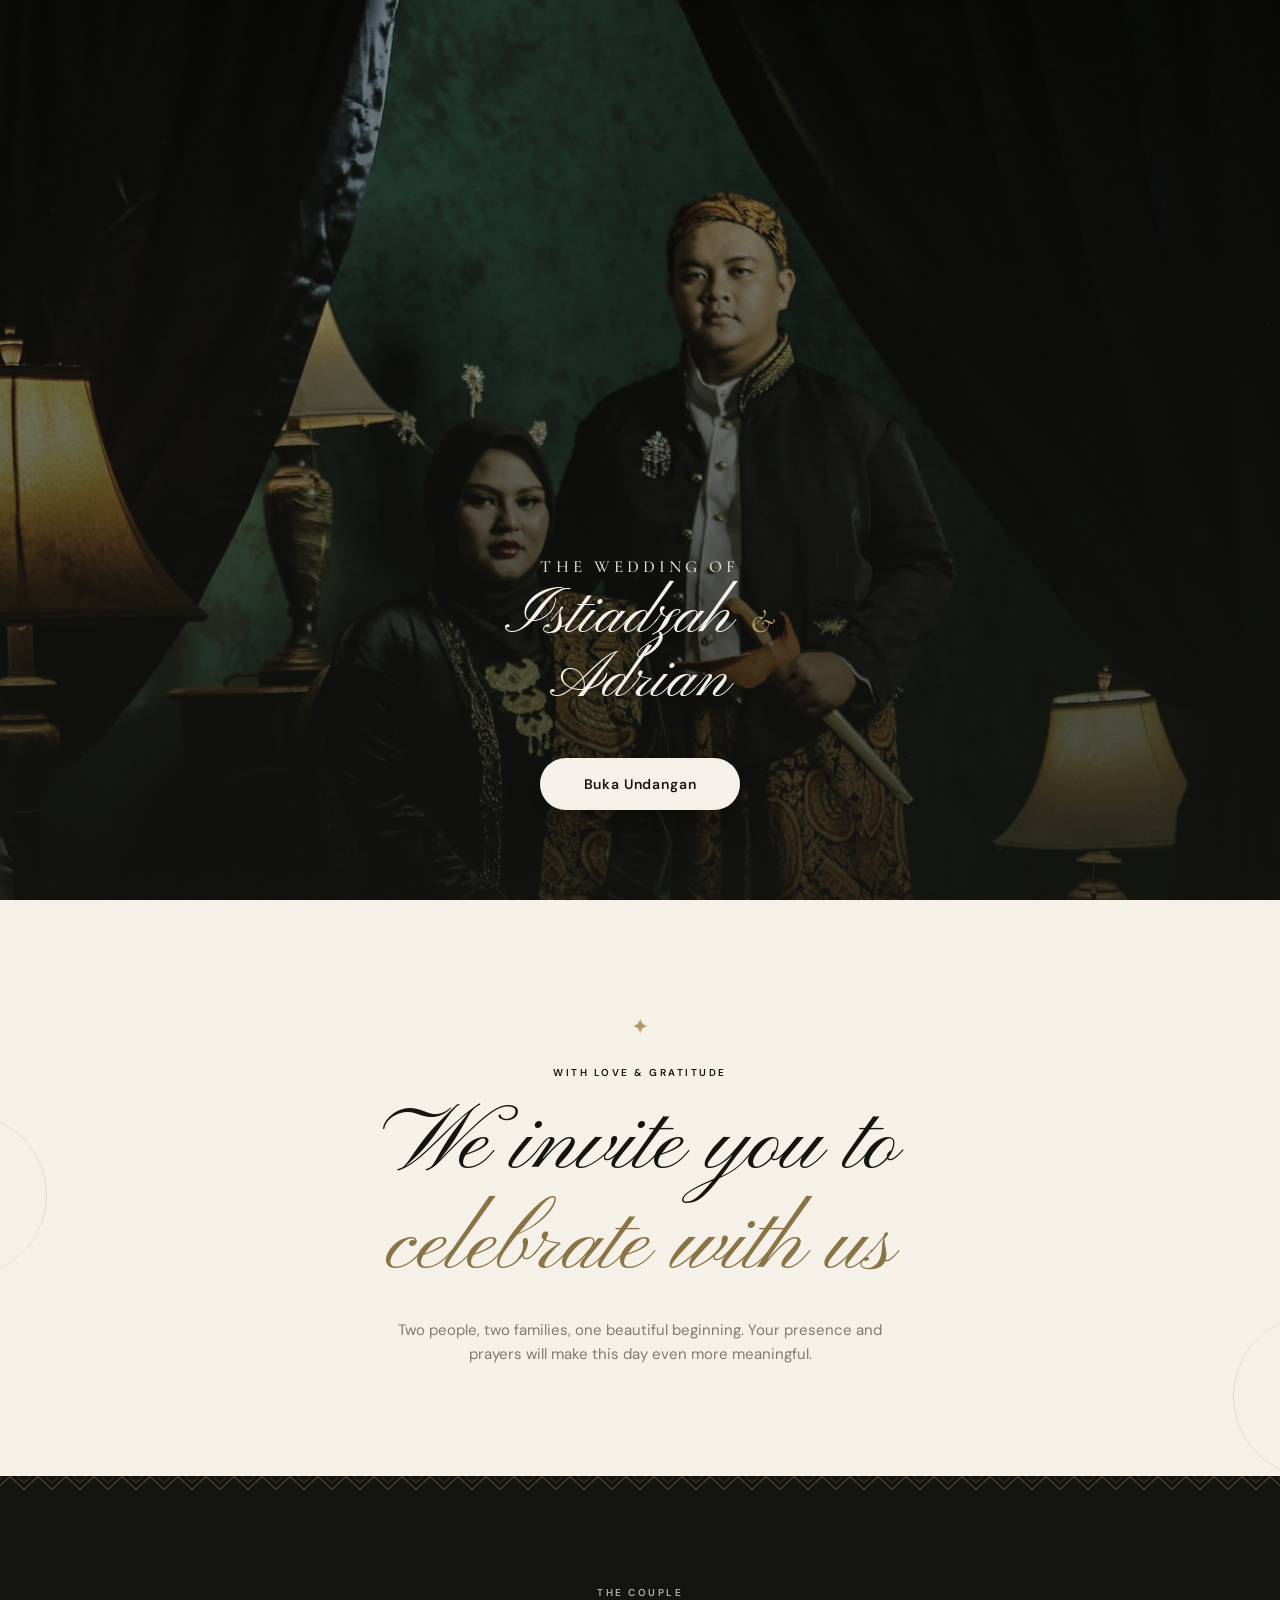
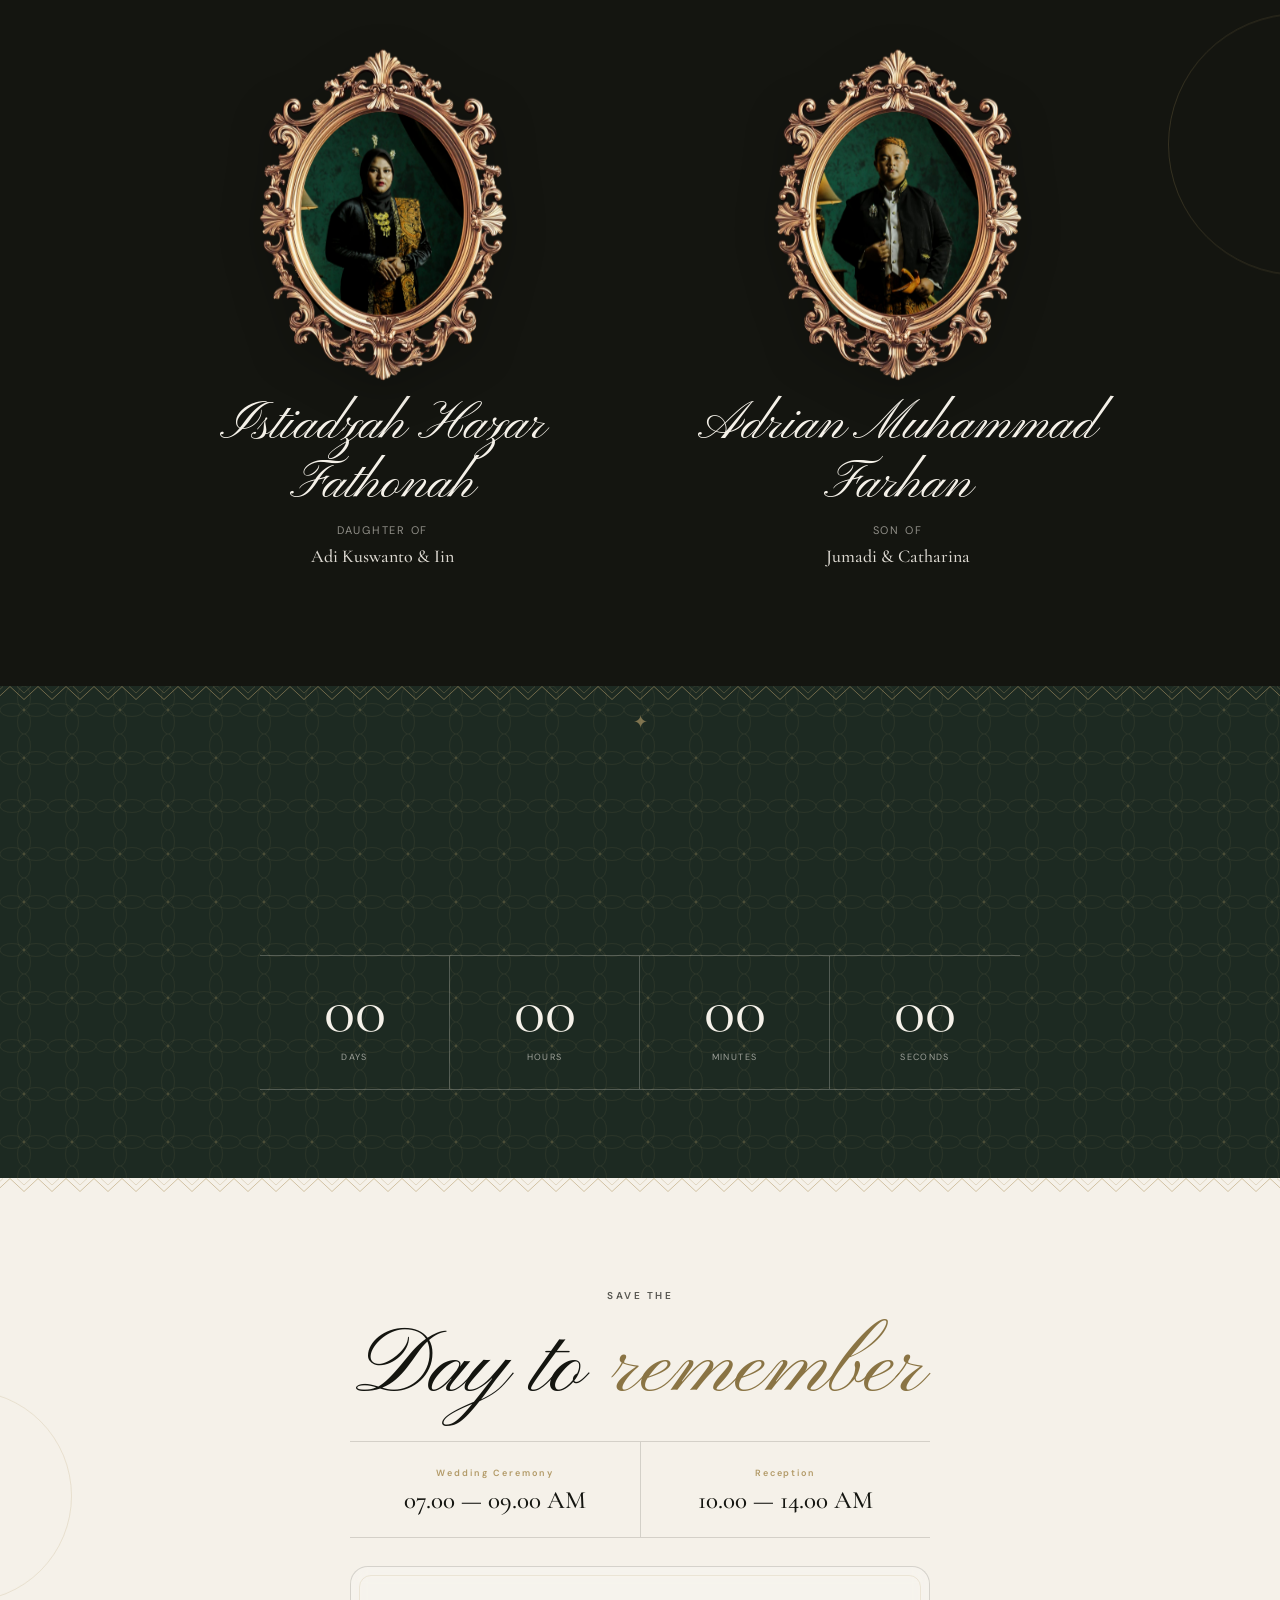
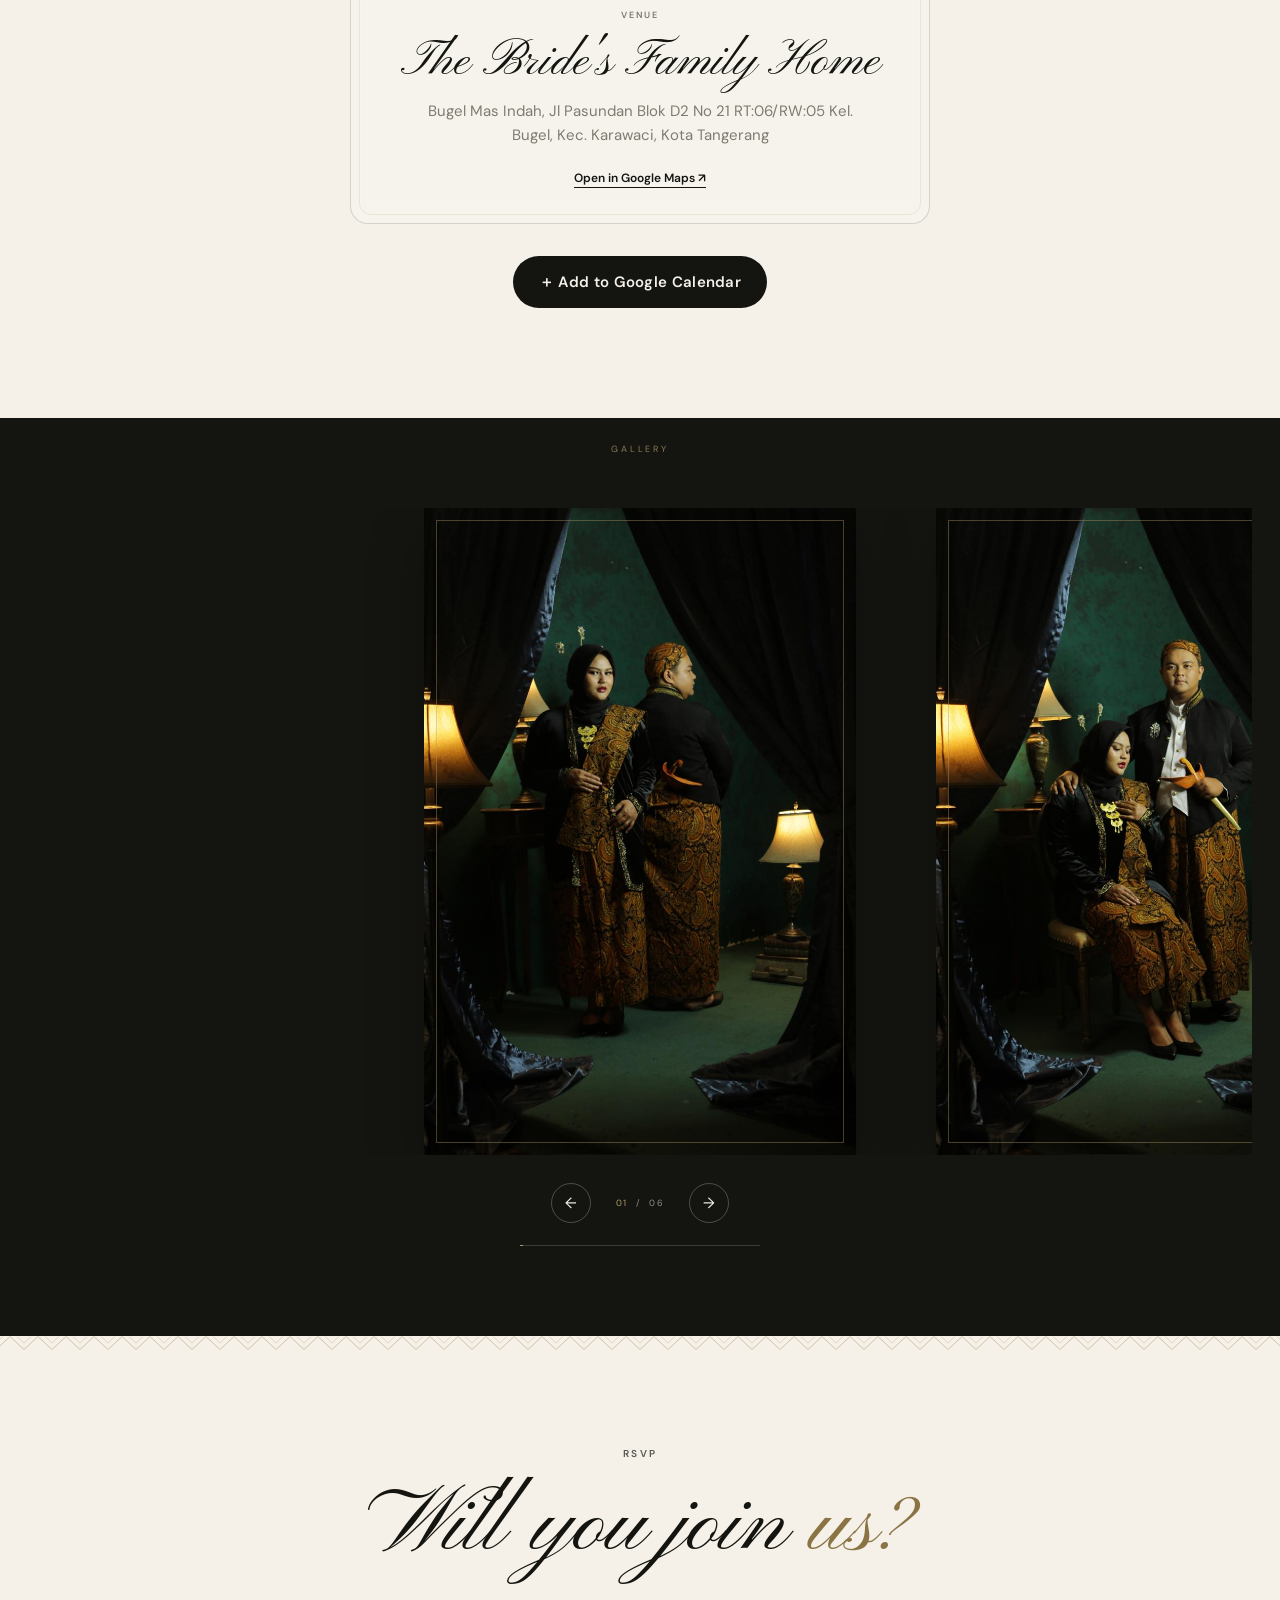
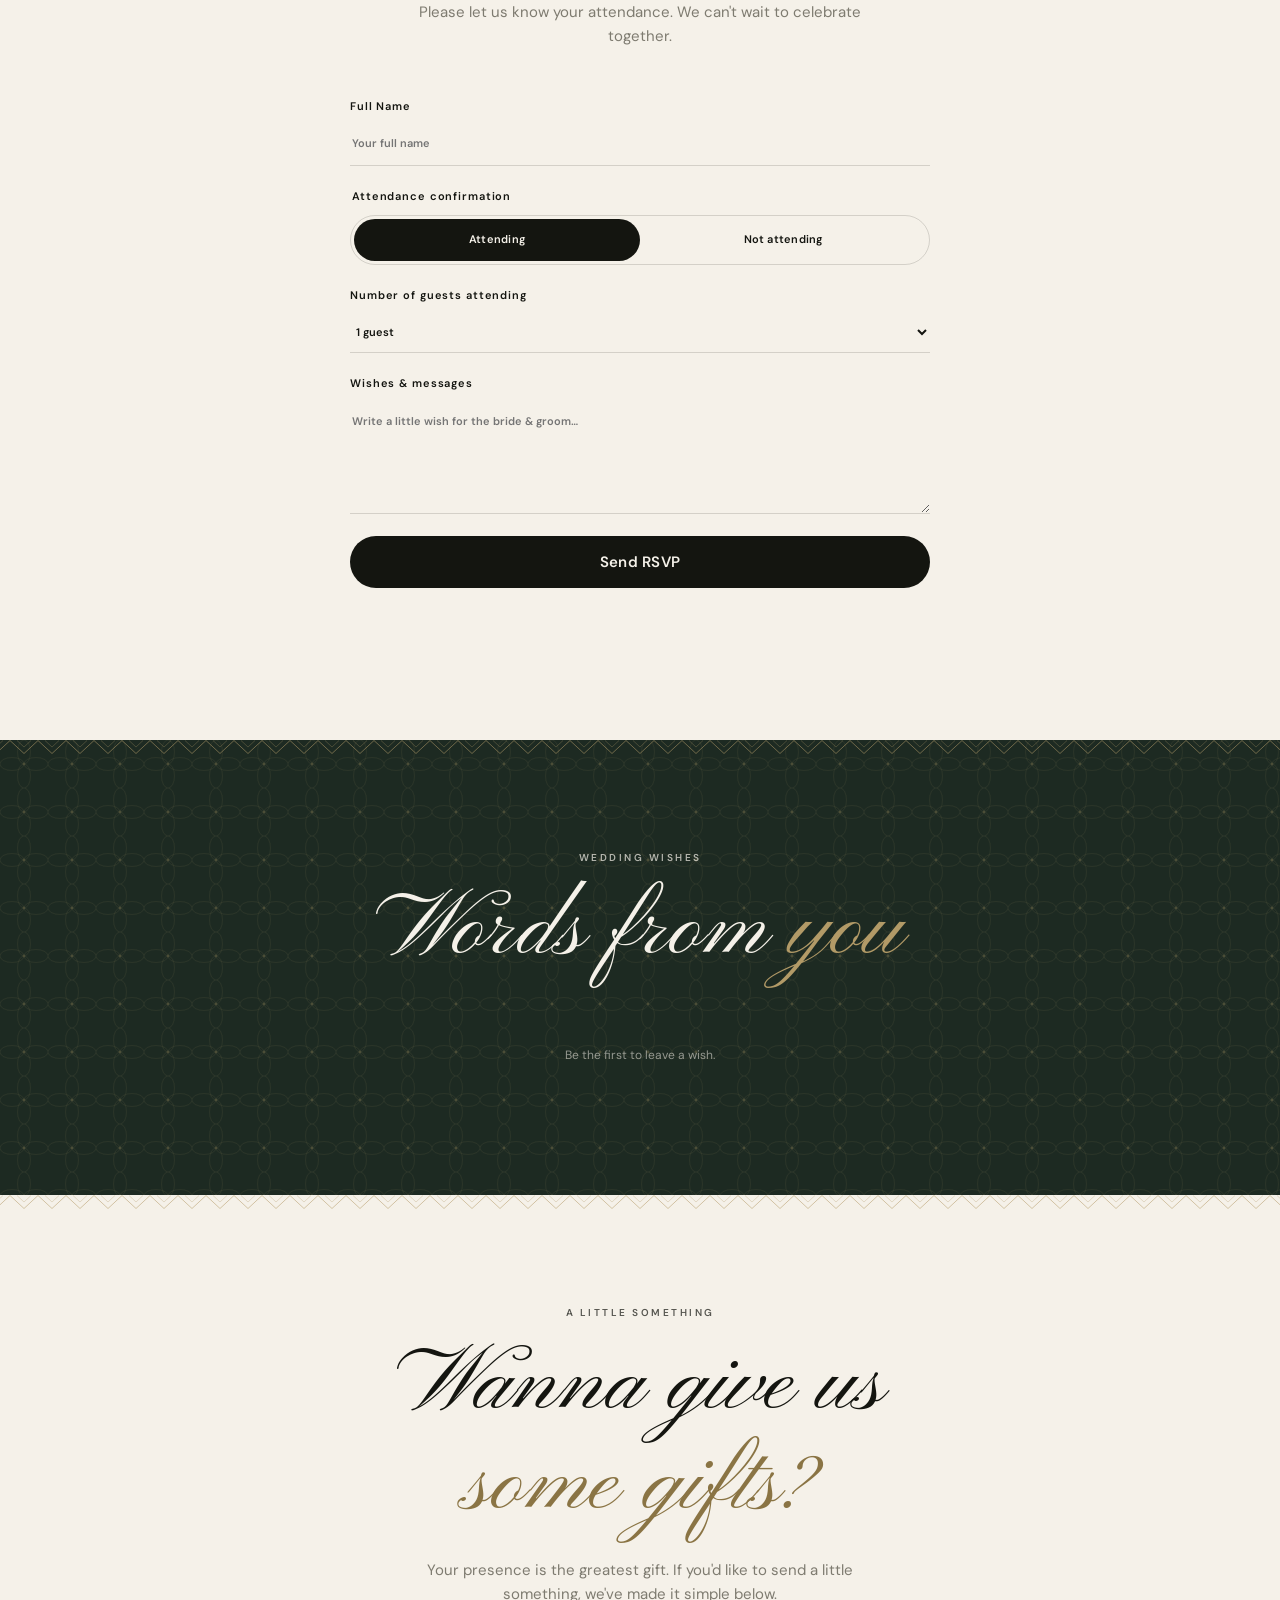
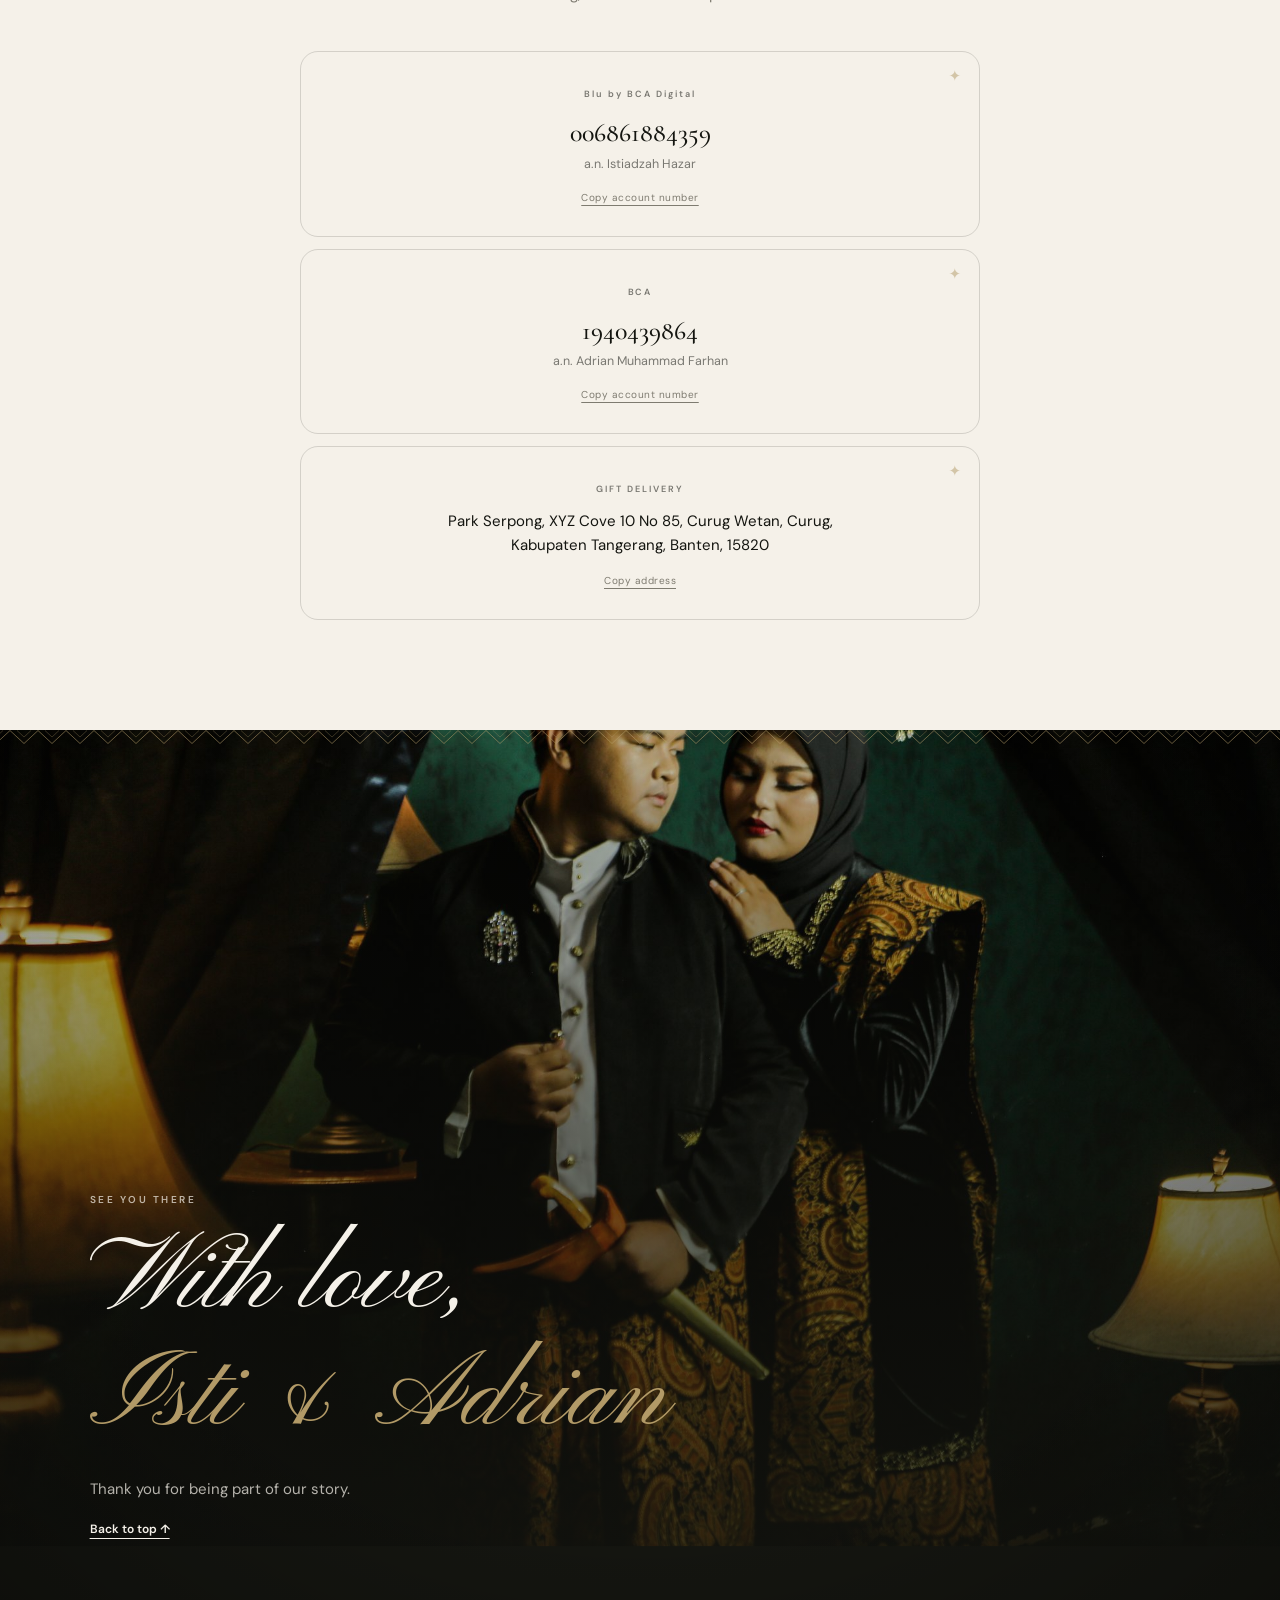
==== commit 4aedc287: "Opening scene: photo cover -> carved gunungan in arch frame -> doors split -> photo fills screen; sc" ====
--- a/index.html
+++ b/index.html
@@ -9,10 +9,12 @@
   <link rel="icon" href="favicon.svg" type="image/svg+xml">
   <link rel="preconnect" href="https://fonts.googleapis.com">
   <link rel="preconnect" href="https://fonts.gstatic.com" crossorigin>
-  <link href="https://fonts.googleapis.com/css2?family=Cormorant+Garamond:wght@400;500;600&family=DM+Sans:wght@400;500;600&display=swap" rel="stylesheet">
+  <link href="https://fonts.googleapis.com/css2?family=Cormorant+Garamond:wght@400;500;600&family=DM+Sans:wght@400;500;600&family=Pinyon+Script&display=swap" rel="stylesheet">
+  <link rel="preload" as="image" href="assets/images/hero.jpg" fetchpriority="high">
   <link rel="stylesheet" href="style.css">
 </head>
 <body>
+  <svg width="0" height="0" style="position:absolute" aria-hidden="true" focusable="false"><defs><linearGradient id="kg" x1="0" y1="0" x2="0" y2="1"><stop offset="0" stop-color="#f5f1e9" stop-opacity=".10"/><stop offset="1" stop-color="#b29a67" stop-opacity=".16"/></linearGradient><g id="kayon-half" fill="none" stroke="#b29a67" stroke-linecap="round" stroke-linejoin="round" stroke-width=".9"><path d="M100 3C98 30 80 50 60 86C40 124 26 172 19 232C16 266 17 300 19 332H100" fill="url(#kg)" stroke-width="1.7"/><path d="M100 3C98 30 80 50 60 86C40 124 26 172 19 232C16 266 17 300 19 332H100" transform="translate(10 8) scale(.9 .95)" stroke-width=".7" stroke-opacity=".75"/><path d="M99.3 8V332" stroke-width="1.2"/><g fill="#b29a67" fill-opacity=".22" stroke-width=".5"><path d="M93.9 40 Q95.2 43.5 91.5 46.6 Q90.7 41.8 93.9 40 Z"/><path d="M97.1 52 Q99.4 53.5 98.4 56.8 Q95.9 54.4 97.1 52 Z"/><path d="M88.4 59 Q89.7 62.5 86 65.6 Q85.2 60.8 88.4 59 Z"/><path d="M94.9 71 Q97.2 72.5 96.2 75.8 Q93.7 73.4 94.9 71 Z"/><path d="M83.4 78 Q84.7 81.5 81 84.6 Q80.2 79.8 83.4 78 Z"/><path d="M92.9 90 Q95.2 91.5 94.2 94.8 Q91.7 92.4 92.9 90 Z"/><path d="M79.3 97 Q80.6 100.5 76.9 103.6 Q76.1 98.8 79.3 97 Z"/><path d="M91.3 109 Q93.6 110.5 92.6 113.8 Q90.1 111.4 91.3 109 Z"/><path d="M75.9 116 Q77.2 119.5 73.5 122.6 Q72.7 117.8 75.9 116 Z"/><path d="M89.9 128 Q92.2 129.5 91.2 132.8 Q88.7 130.4 89.9 128 Z"/><path d="M73.1 135 Q74.4 138.5 70.7 141.6 Q69.9 136.8 73.1 135 Z"/><path d="M88.8 147 Q91.1 148.5 90.1 151.8 Q87.6 149.4 88.8 147 Z"/><path d="M70.8 154 Q72.1 157.5 68.4 160.6 Q67.6 155.8 70.8 154 Z"/><path d="M87.9 166 Q90.2 167.5 89.2 170.8 Q86.7 168.4 87.9 166 Z"/><path d="M68.9 173 Q70.2 176.5 66.6 179.6 Q65.7 174.8 68.9 173 Z"/><path d="M87.2 185 Q89.4 186.5 88.5 189.8 Q85.9 187.4 87.2 185 Z"/><path d="M67.4 192 Q68.7 195.5 65 198.6 Q64.2 193.8 67.4 192 Z"/><path d="M86.6 204 Q88.8 205.5 87.8 208.8 Q85.3 206.4 86.6 204 Z"/><path d="M66.2 211 Q67.5 214.5 63.8 217.6 Q63 212.8 66.2 211 Z"/><path d="M86.1 223 Q88.3 224.5 87.4 227.8 Q84.8 225.4 86.1 223 Z"/></g><circle cx="99.3" cy="22" r="2.2"/><path d="M99.3 30C94 34 93 40 99.3 44"/><path d="M99.3 48 C95.5 39 91.2 38 88.5 51"/><path d="M88.5 51 L88.8 52.1 L89.5 53 L90.5 53.5 L91.5 53.6 L92.4 53.4 L93.2 52.8 L93.7 52 L93.8 51.1 L93.6 50.3 L93.1 49.6 L92.4 49.2 L91.7 49.1 L91 49.3 L90.5 49.7 L90.1 50.3 L90.1 50.9 L90.2 51.4 L90.5 51.8 L91 52.1 L91.4 52.1 L91.8 52 L92.1 51.7 L92.3 51.4 L92.3 51.1 L92.2 50.8 L92 50.7"/><circle cx="99.3" cy="48" r="1.1"/><path d="M99.3 67 C91.7 58 83 57 77.5 70"/><path d="M77.5 70 L78.1 71.9 L79.2 73.4 L80.8 74.3 L82.6 74.5 L84.3 74.1 L85.6 73.1 L86.4 71.7 L86.6 70.2 L86.2 68.8 L85.4 67.6 L84.2 67 L83 66.8 L81.8 67.1 L80.8 67.8 L80.3 68.7 L80.2 69.8 L80.4 70.7 L81 71.4 L81.7 71.8 L82.5 71.9 L83.2 71.7 L83.7 71.3 L83.9 70.7 L84 70.2 L83.8 69.7 L83.5 69.4"/><circle cx="99.3" cy="67" r="1.1"/><path d="M99.3 86 C88.1 77 75.4 76 67.4 89"/><path d="M67.4 89 L68 90.9 L69.1 92.4 L70.7 93.3 L72.5 93.5 L74.2 93.1 L75.5 92.1 L76.3 90.7 L76.5 89.2 L76.1 87.8 L75.3 86.6 L74.1 86 L72.9 85.8 L71.7 86.1 L70.8 86.8 L70.2 87.7 L70.1 88.8 L70.3 89.7 L70.9 90.4 L71.6 90.8 L72.4 90.9 L73.1 90.7 L73.6 90.3 L73.9 89.7 L73.9 89.2 L73.7 88.7 L73.4 88.4"/><circle cx="99.3" cy="86" r="1.1"/><path d="M99.3 105 C85.3 96 69.3 95 59.3 108"/><path d="M59.3 108 L59.8 109.9 L61 111.4 L62.6 112.3 L64.4 112.5 L66 112.1 L67.3 111.1 L68.2 109.7 L68.4 108.2 L68 106.8 L67.1 105.6 L66 105 L64.7 104.8 L63.5 105.1 L62.6 105.8 L62.1 106.7 L61.9 107.8 L62.2 108.7 L62.7 109.4 L63.5 109.8 L64.2 109.9 L64.9 109.7 L65.4 109.3 L65.7 108.7 L65.7 108.2 L65.5 107.7 L65.2 107.4"/><circle cx="99.3" cy="105" r="1.1"/><path d="M99.3 124 C82.9 115 64.2 114 52.5 127"/><path d="M52.5 127 L53.1 128.9 L54.2 130.4 L55.9 131.3 L57.6 131.5 L59.3 131.1 L60.6 130.1 L61.4 128.7 L61.6 127.2 L61.2 125.8 L60.4 124.6 L59.2 124 L58 123.8 L56.8 124.1 L55.9 124.8 L55.3 125.7 L55.2 126.8 L55.4 127.7 L56 128.4 L56.7 128.8 L57.5 128.9 L58.2 128.7 L58.7 128.3 L59 127.7 L59 127.2 L58.8 126.7 L58.5 126.4"/><circle cx="99.3" cy="124" r="1.1"/><path d="M99.3 143 C81 134 60 133 47 146"/><path d="M47 146 L47.5 147.9 L48.7 149.4 L50.3 150.3 L52 150.5 L53.7 150.1 L55 149.1 L55.8 147.7 L56 146.2 L55.7 144.8 L54.8 143.6 L53.7 143 L52.4 142.8 L51.2 143.1 L50.3 143.8 L49.7 144.7 L49.6 145.8 L49.8 146.7 L50.4 147.4 L51.1 147.8 L51.9 147.9 L52.6 147.7 L53.1 147.3 L53.4 146.7 L53.4 146.2 L53.2 145.7 L52.9 145.4"/><circle cx="99.3" cy="143" r="1.1"/><path d="M99.3 162 C79.4 153 56.6 152 42.4 165"/><path d="M42.4 165 L42.9 166.9 L44.1 168.4 L45.7 169.3 L47.4 169.5 L49.1 169.1 L50.4 168.1 L51.2 166.7 L51.4 165.2 L51.1 163.8 L50.2 162.6 L49.1 162 L47.8 161.8 L46.6 162.1 L45.7 162.8 L45.1 163.7 L45 164.8 L45.2 165.7 L45.8 166.4 L46.5 166.8 L47.3 166.9 L48 166.7 L48.5 166.3 L48.8 165.7 L48.8 165.2 L48.6 164.7 L48.3 164.4"/><circle cx="99.3" cy="162" r="1.1"/><path d="M99.3 181 C78.1 172 53.8 171 38.6 184"/><path d="M38.6 184 L39.1 185.9 L40.3 187.4 L41.9 188.3 L43.7 188.5 L45.3 188.1 L46.7 187.1 L47.5 185.7 L47.7 184.2 L47.3 182.8 L46.5 181.6 L45.3 181 L44 180.8 L42.8 181.1 L41.9 181.8 L41.4 182.7 L41.2 183.8 L41.5 184.7 L42 185.4 L42.8 185.8 L43.6 185.9 L44.3 185.7 L44.8 185.3 L45 184.7 L45 184.2 L44.9 183.7 L44.5 183.4"/><circle cx="99.3" cy="181" r="1.1"/><path d="M99.3 200 C77 191 51.5 190 35.6 203"/><path d="M35.6 203 L36.1 204.9 L37.3 206.4 L38.9 207.3 L40.6 207.5 L42.3 207.1 L43.6 206.1 L44.4 204.7 L44.6 203.2 L44.3 201.8 L43.4 200.6 L42.3 200 L41 199.8 L39.8 200.1 L38.9 200.8 L38.3 201.7 L38.2 202.8 L38.4 203.7 L39 204.4 L39.7 204.8 L40.5 204.9 L41.2 204.7 L41.7 204.3 L42 203.7 L42 203.2 L41.8 202.7 L41.5 202.4"/><circle cx="99.3" cy="200" r="1.1"/><path d="M99.3 219 C76.1 210 49.7 209 33.1 222"/><path d="M33.1 222 L33.7 223.9 L34.9 225.4 L36.5 226.3 L38.2 226.5 L39.9 226.1 L41.2 225.1 L42 223.7 L42.2 222.2 L41.9 220.8 L41 219.6 L39.9 219 L38.6 218.8 L37.4 219.1 L36.5 219.8 L35.9 220.7 L35.8 221.8 L36 222.7 L36.6 223.4 L37.3 223.8 L38.1 223.9 L38.8 223.7 L39.3 223.3 L39.6 222.7 L39.6 222.2 L39.4 221.7 L39.1 221.4"/><circle cx="99.3" cy="219" r="1.1"/><path d="M99.3 121 A11 11 0 0 0 99.3 143"/><path d="M99.3 125 A7 7 0 0 0 99.3 139"/><path d="M20.5 238H99.3"/><path d="M24.5 238a3.2 3.2 0 0 0 6.4 0"/><path d="M30.9 238a3.2 3.2 0 0 0 6.4 0"/><path d="M37.3 238a3.2 3.2 0 0 0 6.4 0"/><path d="M43.7 238a3.2 3.2 0 0 0 6.4 0"/><path d="M50.1 238a3.2 3.2 0 0 0 6.4 0"/><path d="M56.5 238a3.2 3.2 0 0 0 6.4 0"/><path d="M62.9 238a3.2 3.2 0 0 0 6.4 0"/><path d="M69.3 238a3.2 3.2 0 0 0 6.4 0"/><path d="M75.7 238a3.2 3.2 0 0 0 6.4 0"/><path d="M82.1 238a3.2 3.2 0 0 0 6.4 0"/><path d="M88.5 238a3.2 3.2 0 0 0 6.4 0"/><path d="M94.9 238a3.2 3.2 0 0 0 6.4 0"/><path d="M82 332V272C82 258 90 250 99.3 249"/><path d="M88 332V274C88 264 93 258 99.3 257" stroke-opacity=".6"/><path d="M76 324H99.3" stroke-opacity=".7"/><path d="M70 328H99.3" stroke-opacity=".7"/><circle cx="52" cy="292" r="12"/><circle cx="47.5" cy="289" r="1.7"/><circle cx="56.5" cy="289" r="1.7"/><path d="M45 297q7 6 14 0"/><path d="M47 297l1.4 4M57 297l-1.4 4"/><path d="M40 282q12-16 24 0"/><path d="M42 276l2-6M52 273v-7M62 276l-2-6"/><rect x="30" y="268" width="44" height="52" rx="2" stroke-width=".6" stroke-opacity=".6"/><path d="M31 274H73" stroke-width=".4" stroke-opacity=".4"/><path d="M31 282H73" stroke-width=".4" stroke-opacity=".4"/><path d="M31 290H73" stroke-width=".4" stroke-opacity=".4"/><path d="M31 298H73" stroke-width=".4" stroke-opacity=".4"/><path d="M31 306H73" stroke-width=".4" stroke-opacity=".4"/><path d="M31 314H73" stroke-width=".4" stroke-opacity=".4"/><path d="M97 332V345H99.3" stroke-width="1.6"/></g><g id="arch-frame" fill="none" stroke="#b29a67" stroke-linecap="round" stroke-linejoin="round" stroke-width=".9"><path fill-rule="evenodd" fill="#b29a67" fill-opacity=".16" stroke="none" d="M6 334V100A94 94 0 0 1 194 100V334ZM22 326V100A78 78 0 0 1 178 100V326Z"/><path d="M6 334V100A94 94 0 0 1 194 100V334" stroke-width="1.6"/><path d="M14 330V100A86 86 0 0 1 186 100V330" stroke-width="1"/><path d="M22 326V100A78 78 0 0 1 178 100V326" stroke-width="1.4"/><g id="arch-half"><path d="M13.6 99.6 L12 98.9 L11 97.7 L10.5 96.2 L10.7 94.8 L11.5 93.5 L12.6 92.8 L13.9 92.6 L15.1 93 L15.9 93.8 L16.4 94.8 L16.3 95.8 L15.9 96.7 L15.2 97.3 L14.3 97.5 L13.6 97.3 L13 96.8 L12.7 96.2 L12.7 95.6 L12.9 95.1 L13.3 94.8 L13.7 94.8 L14.1 94.9"/><path d="M15.4 82.5 L13.7 82.8 L12.4 83.7 L11.7 85.1 L11.6 86.6 L12 87.9 L13 88.9 L14.2 89.3 L15.5 89.2 L16.5 88.6 L17.1 87.7 L17.3 86.7 L17 85.7 L16.5 85 L15.7 84.7 L14.9 84.7 L14.2 85 L13.8 85.5 L13.7 86.1 L13.8 86.6 L14.1 87 L14.5 87.2 L14.9 87.2"/><path d="M14.5 91 Q12.7 88.2 15.2 84.5 Q16.8 88.6 14.5 91 Z" fill="#b29a67" fill-opacity=".3" stroke-width=".4"/><path d="M14.5 91 Q16.3 93.8 13.8 97.5 Q12.1 93.4 14.5 91 Z" fill="#b29a67" fill-opacity=".3" stroke-width=".4"/><path d="M16.2 78.7 L14.9 77.7 L14.2 76.2 L14.1 74.7 L14.6 73.3 L15.6 72.3 L16.9 71.9 L18.2 72 L19.3 72.6 L19.9 73.6 L20.1 74.7 L19.8 75.7 L19.2 76.5 L18.3 76.8 L17.5 76.8 L16.8 76.5 L16.3 75.9 L16.2 75.2 L16.3 74.6 L16.7 74.2 L17.1 74 L17.5 74 L17.9 74.2"/><path d="M22.1 62.5 L20.5 62.4 L19 63 L17.9 64.2 L17.4 65.6 L17.6 67 L18.3 68.1 L19.4 68.9 L20.6 69.1 L21.7 68.7 L22.5 68 L23 67.1 L23 66.1 L22.6 65.3 L21.9 64.7 L21.1 64.5 L20.4 64.7 L19.9 65.1 L19.6 65.6 L19.6 66.2 L19.8 66.6 L20.2 66.9 L20.5 66.9"/><path d="M19.2 70.6 Q18.1 67.4 21.4 64.5 Q22 68.9 19.2 70.6 Z" fill="#b29a67" fill-opacity=".3" stroke-width=".4"/><path d="M19.2 70.6 Q20.3 73.7 17 76.7 Q16.3 72.3 19.2 70.6 Z" fill="#b29a67" fill-opacity=".3" stroke-width=".4"/><path d="M23.9 59 L22.8 57.7 L22.5 56.2 L22.7 54.6 L23.6 53.4 L24.8 52.7 L26.2 52.6 L27.4 53.1 L28.3 53.9 L28.7 55 L28.6 56.1 L28.1 57 L27.3 57.6 L26.4 57.8 L25.6 57.5 L24.9 57 L24.6 56.4 L24.7 55.7 L24.9 55.1 L25.4 54.8 L25.9 54.7 L26.3 54.9 L26.5 55.1"/><path d="M33.5 44.8 L31.9 44.3 L30.3 44.5 L29 45.4 L28.2 46.6 L28 48 L28.4 49.3 L29.3 50.3 L30.4 50.8 L31.6 50.7 L32.6 50.2 L33.2 49.4 L33.5 48.5 L33.3 47.6 L32.7 46.9 L32 46.5 L31.3 46.5 L30.7 46.7 L30.3 47.2 L30.2 47.7 L30.3 48.2 L30.5 48.5 L30.9 48.7"/><path d="M28.7 51.9 Q28.4 48.6 32.3 46.5 Q31.9 50.9 28.7 51.9 Z" fill="#b29a67" fill-opacity=".3" stroke-width=".4"/><path d="M28.7 51.9 Q29 55.2 25.1 57.3 Q25.5 52.9 28.7 51.9 Z" fill="#b29a67" fill-opacity=".3" stroke-width=".4"/><path d="M36.1 41.8 L35.4 40.3 L35.4 38.7 L36 37.3 L37.1 36.3 L38.5 36 L39.9 36.2 L40.9 36.9 L41.6 38 L41.7 39.1 L41.3 40.2 L40.6 40.9 L39.7 41.3 L38.8 41.2 L38 40.8 L37.6 40.1 L37.4 39.4 L37.6 38.8 L38 38.3 L38.5 38.1 L39 38.1 L39.4 38.4 L39.6 38.7"/><path d="M48.8 30.3 L47.4 29.5 L45.8 29.3 L44.3 29.8 L43.3 30.8 L42.7 32.2 L42.8 33.5 L43.4 34.7 L44.4 35.4 L45.5 35.6 L46.6 35.4 L47.5 34.8 L47.9 33.9 L47.9 33 L47.6 32.2 L47 31.7 L46.3 31.5 L45.6 31.6 L45.1 31.9 L44.9 32.4 L44.9 32.9 L45 33.3 L45.3 33.5"/><path d="M42.5 36.1 Q43 32.8 47.3 31.7 Q45.8 35.9 42.5 36.1 Z" fill="#b29a67" fill-opacity=".3" stroke-width=".4"/><path d="M42.5 36.1 Q41.9 39.4 37.6 40.4 Q39.1 36.3 42.5 36.1 Z" fill="#b29a67" fill-opacity=".3" stroke-width=".4"/><path d="M52 28.1 L51.7 26.5 L52.1 24.9 L53.1 23.7 L54.4 23 L55.8 23 L57.1 23.5 L58 24.5 L58.3 25.7 L58.2 26.8 L57.6 27.8 L56.7 28.3 L55.7 28.4 L54.8 28.1 L54.2 27.6 L53.9 26.8 L54 26.1 L54.3 25.5 L54.8 25.2 L55.3 25.1 L55.8 25.2 L56.1 25.5 L56.2 25.9"/><path d="M67.2 20 L66 18.8 L64.5 18.3 L63 18.4 L61.7 19.2 L60.8 20.3 L60.6 21.7 L60.9 22.9 L61.7 23.9 L62.7 24.4 L63.8 24.4 L64.8 24 L65.4 23.3 L65.7 22.4 L65.6 21.5 L65.1 20.9 L64.5 20.5 L63.8 20.4 L63.2 20.7 L62.9 21.1 L62.7 21.5 L62.8 22 L63.1 22.2"/><path d="M59.6 24.1 Q60.9 21 65.4 21 Q62.9 24.7 59.6 24.1 Z" fill="#b29a67" fill-opacity=".3" stroke-width=".4"/><path d="M59.6 24.1 Q58.3 27.1 53.9 27.1 Q56.3 23.4 59.6 24.1 Z" fill="#b29a67" fill-opacity=".3" stroke-width=".4"/><path d="M70.9 18.6 L70.9 17 L71.7 15.5 L72.9 14.6 L74.4 14.3 L75.8 14.6 L76.9 15.4 L77.5 16.6 L77.5 17.8 L77.1 18.9 L76.3 19.6 L75.3 20 L74.3 19.8 L73.5 19.4 L73.1 18.6 L73 17.8 L73.2 17.1 L73.7 16.7 L74.2 16.4 L74.8 16.5 L75.2 16.8 L75.4 17.1 L75.4 17.5"/><path d="M87.5 14.5 L86.7 13 L85.3 12.1 L83.8 11.9 L82.4 12.3 L81.3 13.2 L80.7 14.4 L80.7 15.7 L81.2 16.9 L82.1 17.6 L83.2 17.9 L84.2 17.7 L85 17.2 L85.5 16.4 L85.6 15.5 L85.3 14.8 L84.8 14.3 L84.1 14.1 L83.5 14.1 L83.1 14.4 L82.8 14.9 L82.8 15.3 L83 15.6"/><path d="M79.2 16.6 Q81.2 13.9 85.5 15 Q82.2 18 79.2 16.6 Z" fill="#b29a67" fill-opacity=".3" stroke-width=".4"/><path d="M79.2 16.6 Q77.2 19.2 72.9 18.1 Q76.2 15.1 79.2 16.6 Z" fill="#b29a67" fill-opacity=".3" stroke-width=".4"/><path d="M91.4 14 L91.9 12.4 L93 11.2 L94.4 10.6 L95.9 10.6 L97.2 11.3 L98 12.3 L98.3 13.6 L98.1 14.8 L97.4 15.7 L96.4 16.3 L95.4 16.4 L94.5 16 L93.8 15.4 L93.6 14.5 L93.7 13.7 L94 13.1 L94.6 12.8 L95.2 12.7 L95.7 12.9 L96.1 13.2 L96.2 13.6 L96.1 14"/><path d="M108.6 14 L108.1 12.4 L107 11.2 L105.6 10.6 L104.1 10.6 L102.8 11.3 L102 12.3 L101.7 13.6 L101.9 14.8 L102.6 15.7 L103.6 16.3 L104.6 16.4 L105.5 16 L106.2 15.4 L106.4 14.5 L106.3 13.7 L106 13.1 L105.4 12.8 L104.8 12.7 L104.3 12.9 L103.9 13.2 L103.8 13.6 L103.9 14"/><path d="M100 14 Q102.6 11.9 106.5 14 Q102.6 16.1 100 14 Z" fill="#b29a67" fill-opacity=".3" stroke-width=".4"/><path d="M100 14 Q97.4 16.1 93.5 14 Q97.4 11.9 100 14 Z" fill="#b29a67" fill-opacity=".3" stroke-width=".4"/><path d="M14 111.4 L12.4 110.9 L11.2 109.8 L10.6 108.4 L10.6 106.9 L11.3 105.6 L12.3 104.8 L13.6 104.5 L14.8 104.7 L15.7 105.4 L16.3 106.4 L16.4 107.4 L16 108.3 L15.4 109 L14.5 109.2 L13.7 109.1 L13.1 108.8 L12.8 108.2 L12.7 107.6 L12.9 107.1 L13.2 106.7 L13.6 106.6 L14 106.7"/><path d="M14 112.6 L12.4 113.1 L11.2 114.2 L10.6 115.6 L10.6 117.1 L11.3 118.4 L12.3 119.2 L13.6 119.5 L14.8 119.3 L15.7 118.6 L16.3 117.6 L16.4 116.6 L16 115.7 L15.4 115 L14.5 114.8 L13.7 114.9 L13.1 115.2 L12.8 115.8 L12.7 116.4 L12.9 116.9 L13.2 117.3 L13.6 117.4 L14 117.3"/><path d="M14 112 Q11.9 109.4 14 105.5 Q16.1 109.4 14 112 Z" fill="#b29a67" fill-opacity=".3" stroke-width=".4"/><path d="M14 112 Q16.1 114.6 14 118.5 Q11.9 114.6 14 112 Z" fill="#b29a67" fill-opacity=".3" stroke-width=".4"/><path d="M14 130.4 L12.4 129.9 L11.2 128.8 L10.6 127.4 L10.6 125.9 L11.3 124.6 L12.3 123.8 L13.6 123.5 L14.8 123.7 L15.7 124.4 L16.3 125.4 L16.4 126.4 L16 127.3 L15.4 128 L14.5 128.2 L13.7 128.1 L13.1 127.8 L12.8 127.2 L12.7 126.6 L12.9 126.1 L13.2 125.7 L13.6 125.6 L14 125.7"/><path d="M14 131.6 L12.4 132.1 L11.2 133.2 L10.6 134.6 L10.6 136.1 L11.3 137.4 L12.3 138.2 L13.6 138.5 L14.8 138.3 L15.7 137.6 L16.3 136.6 L16.4 135.6 L16 134.7 L15.4 134 L14.5 133.8 L13.7 133.9 L13.1 134.2 L12.8 134.8 L12.7 135.4 L12.9 135.9 L13.2 136.3 L13.6 136.4 L14 136.3"/><path d="M14 131 Q11.9 128.4 14 124.5 Q16.1 128.4 14 131 Z" fill="#b29a67" fill-opacity=".3" stroke-width=".4"/><path d="M14 131 Q16.1 133.6 14 137.5 Q11.9 133.6 14 131 Z" fill="#b29a67" fill-opacity=".3" stroke-width=".4"/><path d="M14 149.4 L12.4 148.9 L11.2 147.8 L10.6 146.4 L10.6 144.9 L11.3 143.6 L12.3 142.8 L13.6 142.5 L14.8 142.7 L15.7 143.4 L16.3 144.4 L16.4 145.4 L16 146.3 L15.4 147 L14.5 147.2 L13.7 147.1 L13.1 146.8 L12.8 146.2 L12.7 145.6 L12.9 145.1 L13.2 144.7 L13.6 144.6 L14 144.7"/><path d="M14 150.6 L12.4 151.1 L11.2 152.2 L10.6 153.6 L10.6 155.1 L11.3 156.4 L12.3 157.2 L13.6 157.5 L14.8 157.3 L15.7 156.6 L16.3 155.6 L16.4 154.6 L16 153.7 L15.4 153 L14.5 152.8 L13.7 152.9 L13.1 153.2 L12.8 153.8 L12.7 154.4 L12.9 154.9 L13.2 155.3 L13.6 155.4 L14 155.3"/><path d="M14 150 Q11.9 147.4 14 143.5 Q16.1 147.4 14 150 Z" fill="#b29a67" fill-opacity=".3" stroke-width=".4"/><path d="M14 150 Q16.1 152.6 14 156.5 Q11.9 152.6 14 150 Z" fill="#b29a67" fill-opacity=".3" stroke-width=".4"/><path d="M14 168.4 L12.4 167.9 L11.2 166.8 L10.6 165.4 L10.6 163.9 L11.3 162.6 L12.3 161.8 L13.6 161.5 L14.8 161.7 L15.7 162.4 L16.3 163.4 L16.4 164.4 L16 165.3 L15.4 166 L14.5 166.2 L13.7 166.1 L13.1 165.8 L12.8 165.2 L12.7 164.6 L12.9 164.1 L13.2 163.7 L13.6 163.6 L14 163.7"/><path d="M14 169.6 L12.4 170.1 L11.2 171.2 L10.6 172.6 L10.6 174.1 L11.3 175.4 L12.3 176.2 L13.6 176.5 L14.8 176.3 L15.7 175.6 L16.3 174.6 L16.4 173.6 L16 172.7 L15.4 172 L14.5 171.8 L13.7 171.9 L13.1 172.2 L12.8 172.8 L12.7 173.4 L12.9 173.9 L13.2 174.3 L13.6 174.4 L14 174.3"/><path d="M14 169 Q11.9 166.4 14 162.5 Q16.1 166.4 14 169 Z" fill="#b29a67" fill-opacity=".3" stroke-width=".4"/><path d="M14 169 Q16.1 171.6 14 175.5 Q11.9 171.6 14 169 Z" fill="#b29a67" fill-opacity=".3" stroke-width=".4"/><path d="M14 187.4 L12.4 186.9 L11.2 185.8 L10.6 184.4 L10.6 182.9 L11.3 181.6 L12.3 180.8 L13.6 180.5 L14.8 180.7 L15.7 181.4 L16.3 182.4 L16.4 183.4 L16 184.3 L15.4 185 L14.5 185.2 L13.7 185.1 L13.1 184.8 L12.8 184.2 L12.7 183.6 L12.9 183.1 L13.2 182.7 L13.6 182.6 L14 182.7"/><path d="M14 188.6 L12.4 189.1 L11.2 190.2 L10.6 191.6 L10.6 193.1 L11.3 194.4 L12.3 195.2 L13.6 195.5 L14.8 195.3 L15.7 194.6 L16.3 193.6 L16.4 192.6 L16 191.7 L15.4 191 L14.5 190.8 L13.7 190.9 L13.1 191.2 L12.8 191.8 L12.7 192.4 L12.9 192.9 L13.2 193.3 L13.6 193.4 L14 193.3"/><path d="M14 188 Q11.9 185.4 14 181.5 Q16.1 185.4 14 188 Z" fill="#b29a67" fill-opacity=".3" stroke-width=".4"/><path d="M14 188 Q16.1 190.6 14 194.5 Q11.9 190.6 14 188 Z" fill="#b29a67" fill-opacity=".3" stroke-width=".4"/><path d="M14 206.4 L12.4 205.9 L11.2 204.8 L10.6 203.4 L10.6 201.9 L11.3 200.6 L12.3 199.8 L13.6 199.5 L14.8 199.7 L15.7 200.4 L16.3 201.4 L16.4 202.4 L16 203.3 L15.4 204 L14.5 204.2 L13.7 204.1 L13.1 203.8 L12.8 203.2 L12.7 202.6 L12.9 202.1 L13.2 201.7 L13.6 201.6 L14 201.7"/><path d="M14 207.6 L12.4 208.1 L11.2 209.2 L10.6 210.6 L10.6 212.1 L11.3 213.4 L12.3 214.2 L13.6 214.5 L14.8 214.3 L15.7 213.6 L16.3 212.6 L16.4 211.6 L16 210.7 L15.4 210 L14.5 209.8 L13.7 209.9 L13.1 210.2 L12.8 210.8 L12.7 211.4 L12.9 211.9 L13.2 212.3 L13.6 212.4 L14 212.3"/><path d="M14 207 Q11.9 204.4 14 200.5 Q16.1 204.4 14 207 Z" fill="#b29a67" fill-opacity=".3" stroke-width=".4"/><path d="M14 207 Q16.1 209.6 14 213.5 Q11.9 209.6 14 207 Z" fill="#b29a67" fill-opacity=".3" stroke-width=".4"/><path d="M14 225.4 L12.4 224.9 L11.2 223.8 L10.6 222.4 L10.6 220.9 L11.3 219.6 L12.3 218.8 L13.6 218.5 L14.8 218.7 L15.7 219.4 L16.3 220.4 L16.4 221.4 L16 222.3 L15.4 223 L14.5 223.2 L13.7 223.1 L13.1 222.8 L12.8 222.2 L12.7 221.6 L12.9 221.1 L13.2 220.7 L13.6 220.6 L14 220.7"/><path d="M14 226.6 L12.4 227.1 L11.2 228.2 L10.6 229.6 L10.6 231.1 L11.3 232.4 L12.3 233.2 L13.6 233.5 L14.8 233.3 L15.7 232.6 L16.3 231.6 L16.4 230.6 L16 229.7 L15.4 229 L14.5 228.8 L13.7 228.9 L13.1 229.2 L12.8 229.8 L12.7 230.4 L12.9 230.9 L13.2 231.3 L13.6 231.4 L14 231.3"/><path d="M14 226 Q11.9 223.4 14 219.5 Q16.1 223.4 14 226 Z" fill="#b29a67" fill-opacity=".3" stroke-width=".4"/><path d="M14 226 Q16.1 228.6 14 232.5 Q11.9 228.6 14 226 Z" fill="#b29a67" fill-opacity=".3" stroke-width=".4"/><path d="M14 244.4 L12.4 243.9 L11.2 242.8 L10.6 241.4 L10.6 239.9 L11.3 238.6 L12.3 237.8 L13.6 237.5 L14.8 237.7 L15.7 238.4 L16.3 239.4 L16.4 240.4 L16 241.3 L15.4 242 L14.5 242.2 L13.7 242.1 L13.1 241.8 L12.8 241.2 L12.7 240.6 L12.9 240.1 L13.2 239.7 L13.6 239.6 L14 239.7"/><path d="M14 245.6 L12.4 246.1 L11.2 247.2 L10.6 248.6 L10.6 250.1 L11.3 251.4 L12.3 252.2 L13.6 252.5 L14.8 252.3 L15.7 251.6 L16.3 250.6 L16.4 249.6 L16 248.7 L15.4 248 L14.5 247.8 L13.7 247.9 L13.1 248.2 L12.8 248.8 L12.7 249.4 L12.9 249.9 L13.2 250.3 L13.6 250.4 L14 250.3"/><path d="M14 245 Q11.9 242.4 14 238.5 Q16.1 242.4 14 245 Z" fill="#b29a67" fill-opacity=".3" stroke-width=".4"/><path d="M14 245 Q16.1 247.6 14 251.5 Q11.9 247.6 14 245 Z" fill="#b29a67" fill-opacity=".3" stroke-width=".4"/><path d="M14 263.4 L12.4 262.9 L11.2 261.8 L10.6 260.4 L10.6 258.9 L11.3 257.6 L12.3 256.8 L13.6 256.5 L14.8 256.7 L15.7 257.4 L16.3 258.4 L16.4 259.4 L16 260.3 L15.4 261 L14.5 261.2 L13.7 261.1 L13.1 260.8 L12.8 260.2 L12.7 259.6 L12.9 259.1 L13.2 258.7 L13.6 258.6 L14 258.7"/><path d="M14 264.6 L12.4 265.1 L11.2 266.2 L10.6 267.6 L10.6 269.1 L11.3 270.4 L12.3 271.2 L13.6 271.5 L14.8 271.3 L15.7 270.6 L16.3 269.6 L16.4 268.6 L16 267.7 L15.4 267 L14.5 266.8 L13.7 266.9 L13.1 267.2 L12.8 267.8 L12.7 268.4 L12.9 268.9 L13.2 269.3 L13.6 269.4 L14 269.3"/><path d="M14 264 Q11.9 261.4 14 257.5 Q16.1 261.4 14 264 Z" fill="#b29a67" fill-opacity=".3" stroke-width=".4"/><path d="M14 264 Q16.1 266.6 14 270.5 Q11.9 266.6 14 264 Z" fill="#b29a67" fill-opacity=".3" stroke-width=".4"/><path d="M14 282.4 L12.4 281.9 L11.2 280.8 L10.6 279.4 L10.6 277.9 L11.3 276.6 L12.3 275.8 L13.6 275.5 L14.8 275.7 L15.7 276.4 L16.3 277.4 L16.4 278.4 L16 279.3 L15.4 280 L14.5 280.2 L13.7 280.1 L13.1 279.8 L12.8 279.2 L12.7 278.6 L12.9 278.1 L13.2 277.7 L13.6 277.6 L14 277.7"/><path d="M14 283.6 L12.4 284.1 L11.2 285.2 L10.6 286.6 L10.6 288.1 L11.3 289.4 L12.3 290.2 L13.6 290.5 L14.8 290.3 L15.7 289.6 L16.3 288.6 L16.4 287.6 L16 286.7 L15.4 286 L14.5 285.8 L13.7 285.9 L13.1 286.2 L12.8 286.8 L12.7 287.4 L12.9 287.9 L13.2 288.3 L13.6 288.4 L14 288.3"/><path d="M14 283 Q11.9 280.4 14 276.5 Q16.1 280.4 14 283 Z" fill="#b29a67" fill-opacity=".3" stroke-width=".4"/><path d="M14 283 Q16.1 285.6 14 289.5 Q11.9 285.6 14 283 Z" fill="#b29a67" fill-opacity=".3" stroke-width=".4"/><path d="M14 301.4 L12.4 300.9 L11.2 299.8 L10.6 298.4 L10.6 296.9 L11.3 295.6 L12.3 294.8 L13.6 294.5 L14.8 294.7 L15.7 295.4 L16.3 296.4 L16.4 297.4 L16 298.3 L15.4 299 L14.5 299.2 L13.7 299.1 L13.1 298.8 L12.8 298.2 L12.7 297.6 L12.9 297.1 L13.2 296.7 L13.6 296.6 L14 296.7"/><path d="M14 302.6 L12.4 303.1 L11.2 304.2 L10.6 305.6 L10.6 307.1 L11.3 308.4 L12.3 309.2 L13.6 309.5 L14.8 309.3 L15.7 308.6 L16.3 307.6 L16.4 306.6 L16 305.7 L15.4 305 L14.5 304.8 L13.7 304.9 L13.1 305.2 L12.8 305.8 L12.7 306.4 L12.9 306.9 L13.2 307.3 L13.6 307.4 L14 307.3"/><path d="M14 302 Q11.9 299.4 14 295.5 Q16.1 299.4 14 302 Z" fill="#b29a67" fill-opacity=".3" stroke-width=".4"/><path d="M14 302 Q16.1 304.6 14 308.5 Q11.9 304.6 14 302 Z" fill="#b29a67" fill-opacity=".3" stroke-width=".4"/><path d="M14 320.4 L12.4 319.9 L11.2 318.8 L10.6 317.4 L10.6 315.9 L11.3 314.6 L12.3 313.8 L13.6 313.5 L14.8 313.7 L15.7 314.4 L16.3 315.4 L16.4 316.4 L16 317.3 L15.4 318 L14.5 318.2 L13.7 318.1 L13.1 317.8 L12.8 317.2 L12.7 316.6 L12.9 316.1 L13.2 315.7 L13.6 315.6 L14 315.7"/><path d="M14 321.6 L12.4 322.1 L11.2 323.2 L10.6 324.6 L10.6 326.1 L11.3 327.4 L12.3 328.2 L13.6 328.5 L14.8 328.3 L15.7 327.6 L16.3 326.6 L16.4 325.6 L16 324.7 L15.4 324 L14.5 323.8 L13.7 323.9 L13.1 324.2 L12.8 324.8 L12.7 325.4 L12.9 325.9 L13.2 326.3 L13.6 326.4 L14 326.3"/><path d="M14 321 Q11.9 318.4 14 314.5 Q16.1 318.4 14 321 Z" fill="#b29a67" fill-opacity=".3" stroke-width=".4"/><path d="M14 321 Q16.1 323.6 14 327.5 Q11.9 323.6 14 321 Z" fill="#b29a67" fill-opacity=".3" stroke-width=".4"/><path d="M2 334H100M2 338H100"/></g><use href="#arch-half" transform="translate(200 0) scale(-1 1)"/><path d="M100 6C90 -4 94 -10 100 -14C106 -10 110 -4 100 6Z" fill="#b29a67" fill-opacity=".3"/><circle cx="100" cy="-2" r="1.6" fill="#b29a67"/><path d="M92 3C84 -3 80 4 86 6M108 3C116 -3 120 4 114 6"/><path d="M100 6V-10" stroke-width=".5"/></g></defs></svg>
   <div class="music-control" aria-label="Music control">
     <button id="musicButton" class="icon-button" aria-label="Play wedding music" aria-pressed="false">
       <span class="music-icon">♪</span>
--- a/style.css
+++ b/style.css
@@ -185,60 +185,88 @@
 .closing__photo img{translate:0 var(--float,0px);scale:1.06}
 @media(prefers-reduced-motion:reduce){.intro::before,.intro::after,.couple::before,.event::before,.couple-photo-frame,.closing__photo img{translate:none;scale:none}}
 
-/* Gallery mat travels with each photo (anchored to the slide, not the section). */
-.gallery-slide{position:relative}
-.gallery-slide::after{inset:12px 34px;max-width:none}
-@media(min-width:700px){.gallery-slide::after{inset:12px 24px}}
-@media(max-width:380px){.gallery-slide::after{inset:12px 28px}}
-
-/* ===== Gate: batik doors, gunungan arch, wax seal ===== */
-.invitation-gate{background:transparent;perspective:1700px;transition:visibility 0s linear 2.3s}
+/* ===== Opening: photo cover -> gunungan in an arch frame -> doors split -> photo fills the screen ===== */
+:root{--script:"Pinyon Script","Great Vibes","Snell Roundhand",cursive}
+.invitation-gate{background:var(--ink);overflow:hidden;transition:opacity .9s ease,visibility 0s linear .9s}
 .invitation-gate::before,.invitation-gate::after{content:none}
-.invitation-gate.is-opening{opacity:1;visibility:hidden;pointer-events:none}
-.gate-door{position:absolute;top:0;bottom:0;width:50.4%;z-index:0;background:#141510 url(assets/ornaments/kawung.svg) 0 0/48px 48px;backface-visibility:hidden;transition:transform 1.5s cubic-bezier(.65,0,.2,1) .35s,opacity .35s ease 1.5s}
-.gate-door::before{content:"";position:absolute;inset:0;background:linear-gradient(90deg,rgba(20,21,16,0) 55%,rgba(0,0,0,.55))}
-.gate-door::after{content:"";position:absolute;inset:16px;border:1px solid rgba(178,154,103,.28)}
-.gate-door--l{left:0;transform-origin:0 50%}
-.gate-door--l::after{border-right:0}
-.gate-door--r{right:0;transform-origin:100% 50%}
-.gate-door--r::before{transform:scaleX(-1)}
-.gate-door--r::after{border-left:0}
-.is-opening .gate-door--l{transform:rotateY(-98deg);opacity:0}
-.is-opening .gate-door--r{transform:rotateY(98deg);opacity:0}
-.invitation-gate__inner{width:min(86vw,400px);min-height:min(80svh,610px);padding:20% 12% 6%;display:grid;align-content:center;justify-items:center;z-index:2;transition:opacity .5s ease,transform .8s ease}
-.is-opening .invitation-gate__inner{opacity:0;transform:scale(1.05)}
-.gate-arch{position:absolute;inset:0;width:100%;height:100%;z-index:-1;fill:rgba(20,21,16,.62);stroke:var(--gold);stroke-opacity:.6;stroke-width:1}
-.gate-arch__inner{fill:none;stroke-opacity:.25}
-.invitation-gate__monogram{margin-bottom:22px}
-.invitation-gate__rule{margin-bottom:18px}
-.invitation-gate__open{margin-top:26px;background:none;border:0;padding:0;display:grid;justify-items:center;gap:14px;color:var(--paper);border-radius:12px;letter-spacing:normal;text-transform:none}
-.invitation-gate__open:hover{background:none;transform:none}
-.invitation-gate__open:focus-visible{outline:none}
-.invitation-gate__open:focus-visible .gate-seal{outline:2px solid var(--paper);outline-offset:8px}
-.gate-seal{position:relative;width:86px;height:86px;display:grid;place-items:center;border-radius:48% 52% 50% 50%/52% 48% 52% 48%;background:radial-gradient(circle at 35% 28%,#dcc794,#b29a67 52%,#8a7444);color:#141510;font:italic 500 28px/1 var(--serif);letter-spacing:.02em;box-shadow:0 10px 24px rgba(0,0,0,.5),inset 0 0 0 5px rgba(255,255,255,.07),inset 0 -5px 9px rgba(0,0,0,.28);transition:transform .35s}
-.gate-seal::before{content:"";position:absolute;inset:9px;border:1px solid rgba(20,21,16,.4);border-radius:inherit}
-.gate-seal::after{content:"";position:absolute;inset:-6px;border:1px solid rgba(178,154,103,.7);border-radius:inherit;animation:sealPulse 2.8s ease-out infinite}
-.invitation-gate__open:hover .gate-seal{transform:scale(1.06) rotate(-3deg)}
-.gate-cap{font-size:10px;letter-spacing:.22em;text-transform:uppercase;opacity:.82}
-.is-opening .gate-seal{animation:sealPop .5s cubic-bezier(.5,0,.8,.4) forwards}
-.is-opening .gate-seal::after{animation:none;opacity:0}
-@keyframes sealPulse{0%{transform:scale(.92);opacity:.8}100%{transform:scale(1.35);opacity:0}}
-@keyframes sealPop{35%{transform:scale(1.16)}100%{transform:scale(0);opacity:0}}
+.invitation-gate.is-opening{opacity:1;visibility:visible;pointer-events:auto}
+.invitation-gate.is-leaving{opacity:0;visibility:hidden;pointer-events:none}
+.gate-ground{position:absolute;inset:0;background:var(--green) url(assets/ornaments/kawung-soft.svg) 0 0/48px 48px}
+.gate-photo{position:absolute;inset:0;background:linear-gradient(180deg,rgba(20,21,16,.35),rgba(20,21,16,.82)),url(assets/images/hero.jpg) 50% 20%/cover;filter:saturate(.7);transition:opacity .9s ease}
+.is-opening .gate-photo{opacity:0}
+.gate-cover{position:relative;z-index:3;align-self:end;padding-bottom:max(44px,10svh);width:min(88vw,520px);text-align:center;display:grid;justify-items:center;gap:0;transition:opacity .6s ease,transform .8s ease}
+.is-opening .gate-cover{opacity:0;transform:translateY(-10px);pointer-events:none}
+.gate-cover__eyebrow{font:500 clamp(13px,3.6vw,17px)/1.2 var(--serif);letter-spacing:.24em;color:var(--paper);opacity:.9;margin-bottom:6px}
+.gate-cover__names{margin:0;font:400 clamp(80px,26vw,150px)/1.02 var(--script);color:var(--paper);display:grid;text-shadow:0 6px 30px rgba(0,0,0,.45)}
+.gate-cover__names span{display:block}
+.gate-cover__names span:last-child{margin-top:-.06em}
+.invitation-gate__guest{margin:14px 0 0;color:var(--gold);font:500 clamp(18px,5vw,24px)/1.2 var(--serif);letter-spacing:.02em;text-shadow:0 2px 12px rgba(0,0,0,.5)}
+.invitation-gate__open{margin-top:30px;min-width:200px;min-height:52px;padding:0 30px;border:0;border-radius:999px;background:var(--paper);color:var(--ink);font:600 14px/1 var(--sans);letter-spacing:.06em;text-transform:none;box-shadow:0 10px 30px rgba(0,0,0,.35);transition:transform .35s cubic-bezier(.2,.7,.2,1),box-shadow .35s}
+.invitation-gate__open:hover{background:var(--paper);transform:translateY(-3px);box-shadow:0 16px 36px rgba(0,0,0,.45)}
+.invitation-gate__open:focus-visible{outline:2px solid var(--gold);outline-offset:4px}
+/* stage */
+.gate-box{--bw:min(88vw,calc(86svh*200/354),520px);position:absolute;z-index:2;left:50%;top:50%;width:var(--bw);height:calc(var(--bw)*354/200);translate:-50% -50%;scale:.95;opacity:0;transition:opacity 1s ease,scale 1.1s cubic-bezier(.2,.7,.2,1);pointer-events:none}
+.is-kayon .gate-box{opacity:1;scale:1}
+.is-grow .gate-box{scale:var(--cover,3);transition:scale 1.5s cubic-bezier(.6,0,.25,1)}
+.gate-window{position:absolute;left:11%;top:10.17%;width:78%;height:85.88%;border-radius:50% 50% 0 0/25.66% 25.66% 0 0;overflow:hidden;perspective:900px;background:var(--green)}
+.gate-window__photo{position:absolute;inset:0;background:url(assets/images/hero.jpg) 50% 22%/cover;filter:brightness(.8) saturate(.9)}
+.gate-window__ground{position:absolute;inset:0;background:var(--green) url(assets/ornaments/kawung-soft.svg) 0 0/48px 48px;transition:opacity 1s ease .25s}
+.is-split .gate-window__ground{opacity:0}
+.kayon{position:absolute;top:0;height:100%;width:50%;backface-visibility:hidden;filter:drop-shadow(0 1.5px 1px rgba(0,0,0,.55)) drop-shadow(0 0 8px rgba(178,154,103,.2));transition:transform 1.25s cubic-bezier(.6,0,.2,1)}
+.kayon--l{left:0;transform-origin:0 50%}
+.kayon--r{right:0;transform-origin:100% 50%}
+.is-split .kayon--l{transform:rotateY(-102deg)}
+.is-split .kayon--r{transform:rotateY(102deg)}
+.gate-frame{position:absolute;inset:0;width:100%;height:100%;overflow:visible;filter:drop-shadow(0 2px 2px rgba(0,0,0,.5))}
+@media(max-width:380px){.gate-cover__names{font-size:clamp(70px,24vw,100px)}}
+.gate-cover__names .amp,.hero h1 i{font-family:var(--serif);font-style:italic;font-weight:400;color:var(--gold)}
+.gate-cover__names .amp{display:inline;font-size:.5em;margin:0 0 0 .08em}
+@media(prefers-reduced-motion:reduce){.invitation-gate{transition:opacity .4s ease,visibility 0s linear .4s}.ambient-dust{display:none}}
+
+/* ===== Headlines in handwriting script ===== */
+h1,h2,.names h3,.event-card h3,.closing h2{font-family:var(--script);font-weight:400;letter-spacing:0;line-height:1.08}
+h3.eyebrow{font-family:var(--sans);font-weight:600;line-height:1.4}
+h2{font-size:clamp(50px,14vw,92px)}
+h2 em{font-style:normal;color:var(--gold);white-space:nowrap}
+.section-light h2 em{color:#8a7444}
+.hero h1{font-size:clamp(64px,19vw,150px);line-height:.98}
+.hero h1 i{font-size:.5em;line-height:.8}
+.countdown h2,.closing h2{font-size:clamp(50px,14vw,96px)}
+.closing h2{font-size:clamp(56px,15vw,108px)}
+.names h3{font-size:clamp(40px,10vw,54px);line-height:1.1}
+.event-card h3{font-size:clamp(38px,9vw,50px)}
+@media(min-aspect-ratio:1/1){.hero h1{font-size:clamp(64px,min(18vw,17svh),150px)}}
 
 /* ===== Batik layer ===== */
 .batik-divider{position:absolute;top:0;left:0;right:0;height:14px;z-index:1;pointer-events:none;background:url(assets/ornaments/tumpal.svg) repeat-x center top/28px 14px}
 .section-accent{background-image:url(assets/ornaments/kawung-soft.svg);background-size:48px 48px}
 
 /* ===== Ambient: vignette, grain, dust ===== */
-.hero__veil{background:radial-gradient(ellipse at 50% 42%,transparent 48%,rgba(0,0,0,.5) 100%),linear-gradient(180deg,rgba(0,0,0,.35),rgba(0,0,0,.72))}
-.closing__photo::after{background:radial-gradient(ellipse at 50% 40%,transparent 50%,rgba(0,0,0,.45) 100%),linear-gradient(180deg,rgba(20,21,16,.08),rgba(20,21,16,.88))}
+.hero__veil{background:radial-gradient(ellipse at 50% 42%,transparent 58%,rgba(0,0,0,.28) 100%),linear-gradient(180deg,rgba(0,0,0,.35),rgba(0,0,0,.72))}
+.closing__photo::after{background:radial-gradient(ellipse at 50% 40%,transparent 58%,rgba(0,0,0,.3) 100%),linear-gradient(180deg,rgba(20,21,16,.08),rgba(20,21,16,.88))}
 body::after{content:"";position:fixed;inset:0;z-index:101;pointer-events:none;opacity:.1;mix-blend-mode:overlay;background-image:url("data:image/svg+xml,%3Csvg xmlns='http://www.w3.org/2000/svg' width='160' height='160'%3E%3Cfilter id='n'%3E%3CfeTurbulence type='fractalNoise' baseFrequency='.85' numOctaves='2' stitchTiles='stitch'/%3E%3CfeColorMatrix values='1 0 0 0 0 1 0 0 0 0 1 0 0 0 0 0 0 0 0 1'/%3E%3C/filter%3E%3Crect width='100%25' height='100%25' filter='url(%23n)'/%3E%3C/svg%3E");background-size:160px 160px}
 .ambient-dust{position:absolute;inset:0;width:100%;height:100%;pointer-events:none;z-index:1;opacity:0;transition:opacity 2s ease}
 .ambient-dust.on{opacity:1}
 
-@media(max-width:380px){.invitation-gate__inner{padding:22% 10% 6%}.gate-seal{width:76px;height:76px;font-size:25px}}
-@media(prefers-reduced-motion:reduce){
-  .gate-door{transition:opacity .4s ease}.is-opening .gate-door--l,.is-opening .gate-door--r{transform:none}
-  .gate-seal::after{animation:none}.is-opening .gate-seal{animation:none;opacity:0}.invitation-gate__inner{transition:opacity .3s}.is-opening .invitation-gate__inner{transform:none}
-  .invitation-gate{transition:visibility 0s linear .5s}.ambient-dust{display:none}
-}
+
+/* ===== Desktop / landscape fit ===== */
+@media(min-aspect-ratio:1/1){
+  .hero h1{font-size:clamp(72px,min(22vw,19svh),180px)}
+  .hero__image{object-position:50% 18%}
+  .hero::after{top:3%;width:72px;height:72px}
+}
+@media(max-height:700px){.hero::after{display:none}}
+
+/* ===== Gallery: mat hugs the photo; desktop shows a centred photo with neighbours peeking ===== */
+.gallery-slide::after{content:none}
+.gallery-slide__frame{position:relative;width:fit-content;max-width:100%}
+.gallery-slide__frame::after{content:"";position:absolute;inset:12px;border:1px solid rgba(178,154,103,.4);pointer-events:none}
+.gallery-slide img{width:auto;max-width:100%;max-height:70svh}
+@media(min-width:700px){
+  .gallery-slider{--slide-w:clamp(360px,40vw,620px)}
+  .gallery-slide{flex:0 0 var(--slide-w);padding:0 14px}
+  .gallery-slider__track{padding:0 calc((100vw - var(--slide-w))/2)}
+  .gallery-slide img{max-height:72svh}
+}
+/* closing text keeps a comfortable margin on wide screens */
+@media(min-width:900px){.closing__content{padding-left:max(24px,7vw);padding-bottom:90px}}
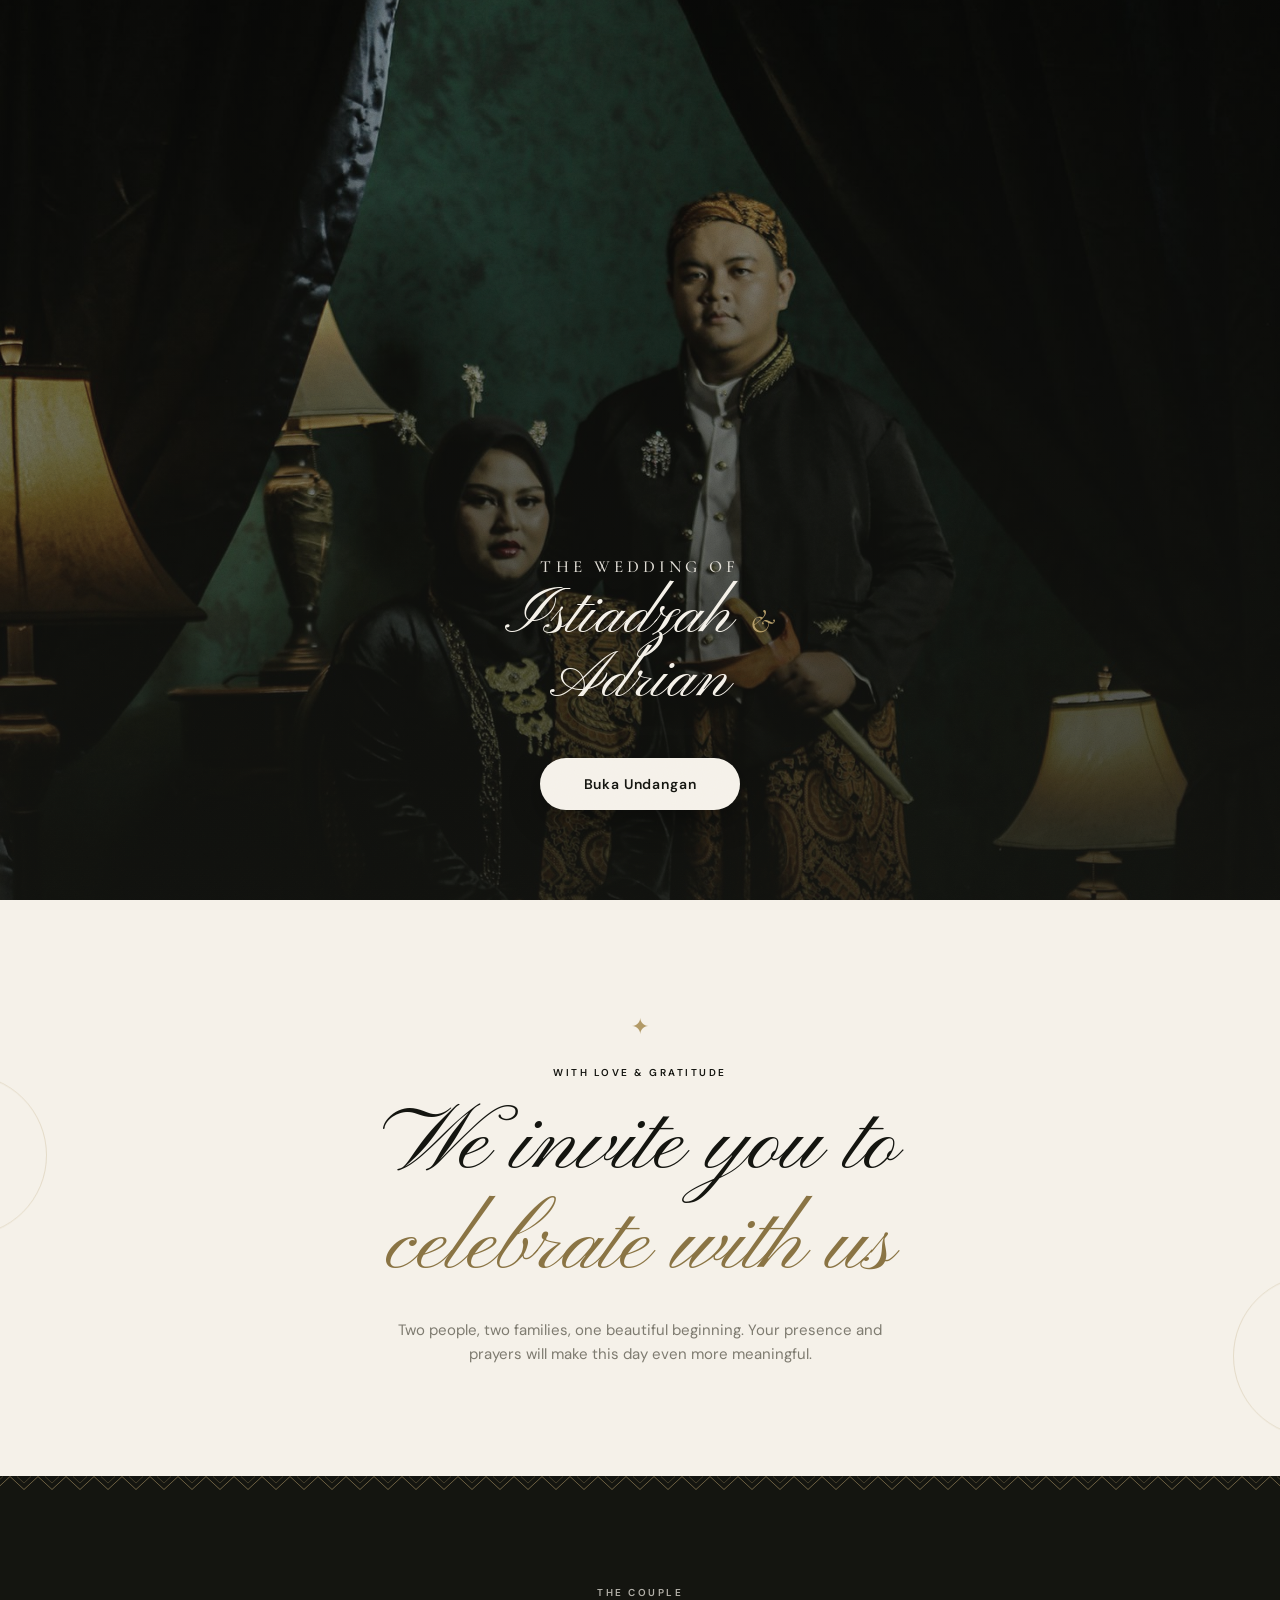
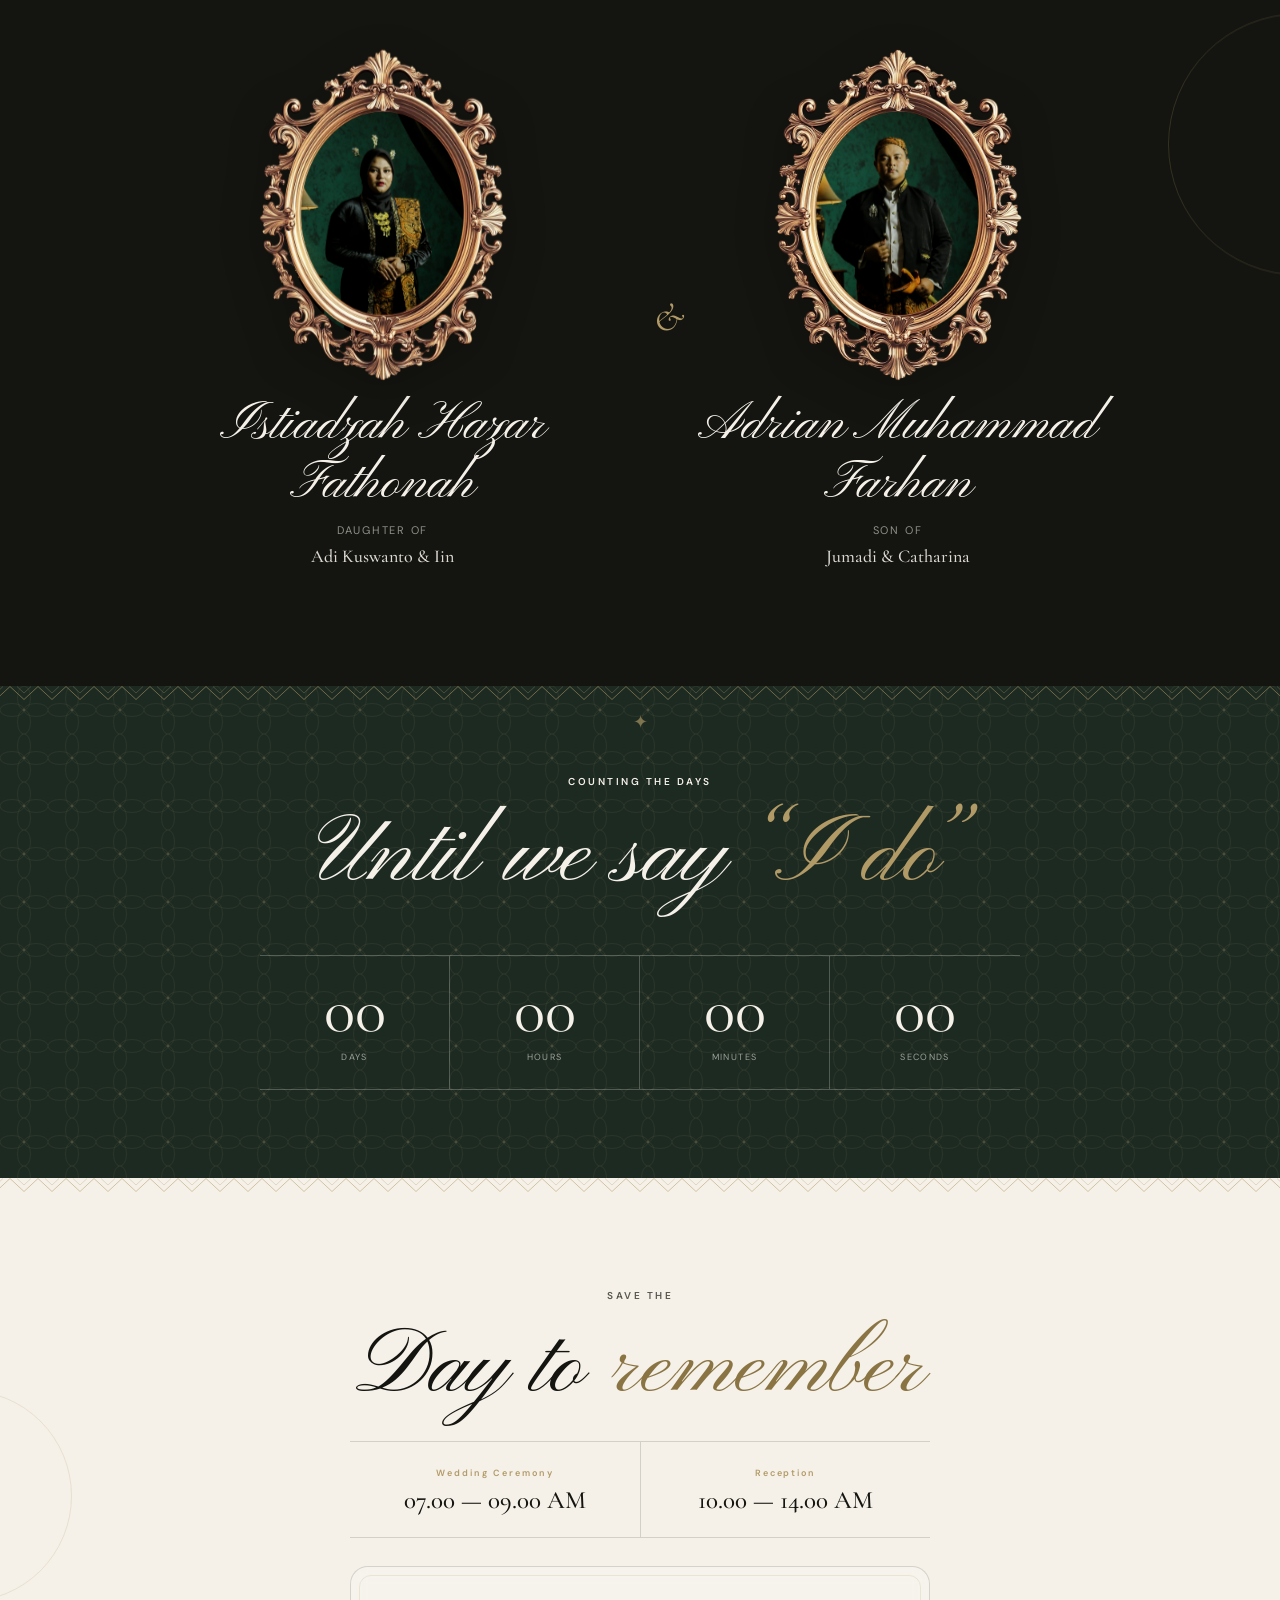
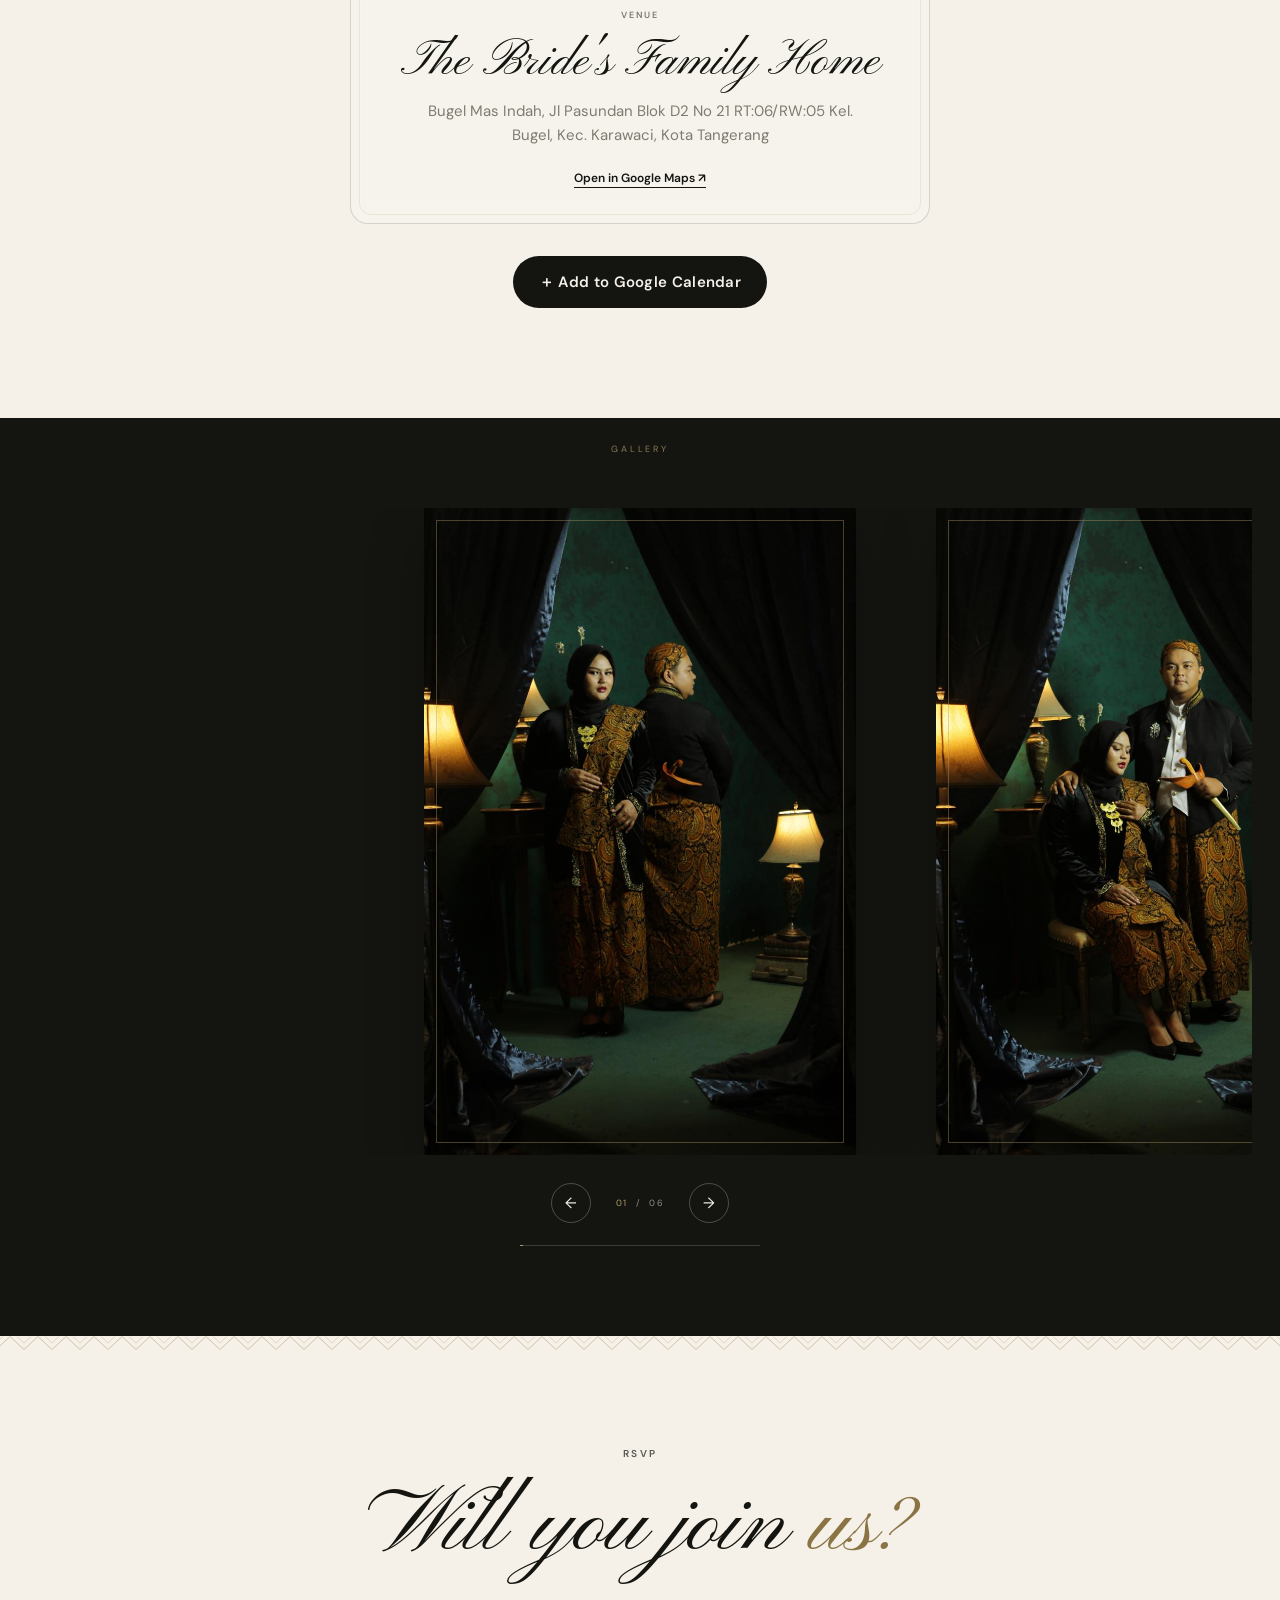
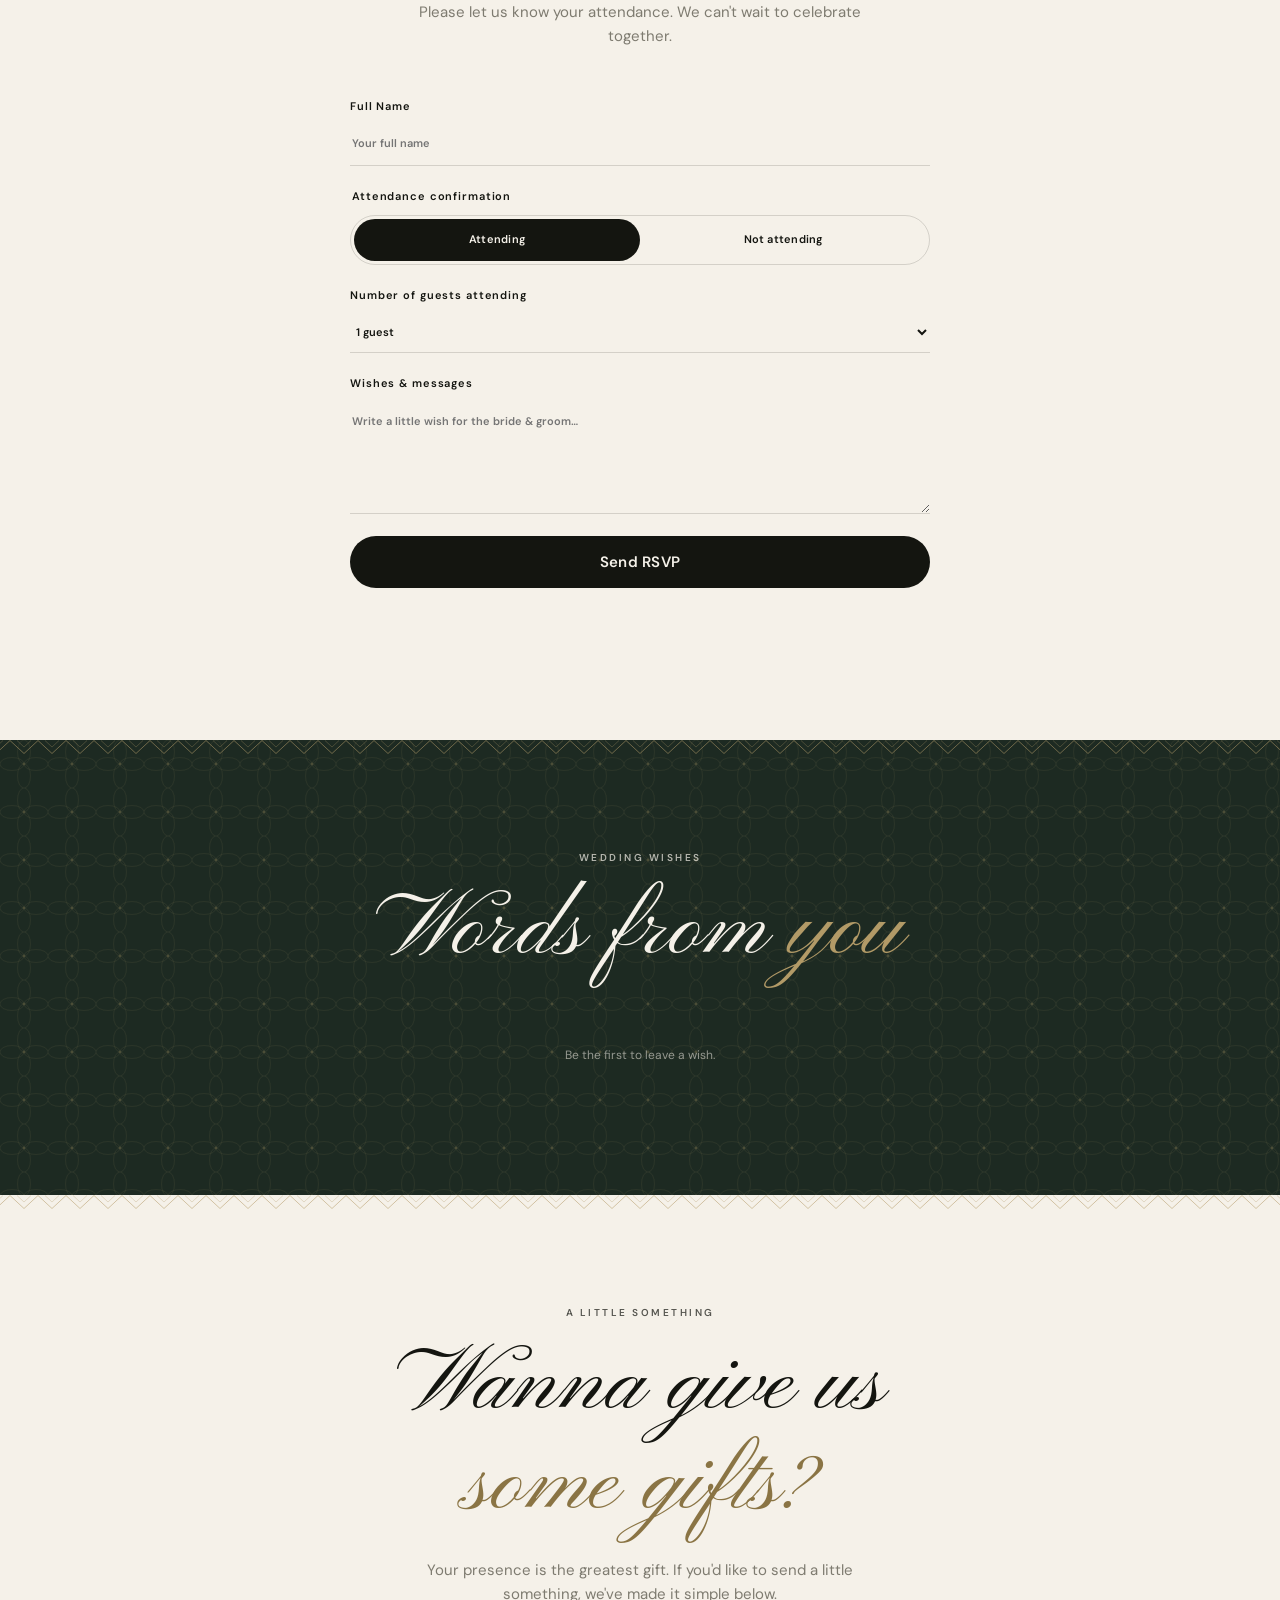
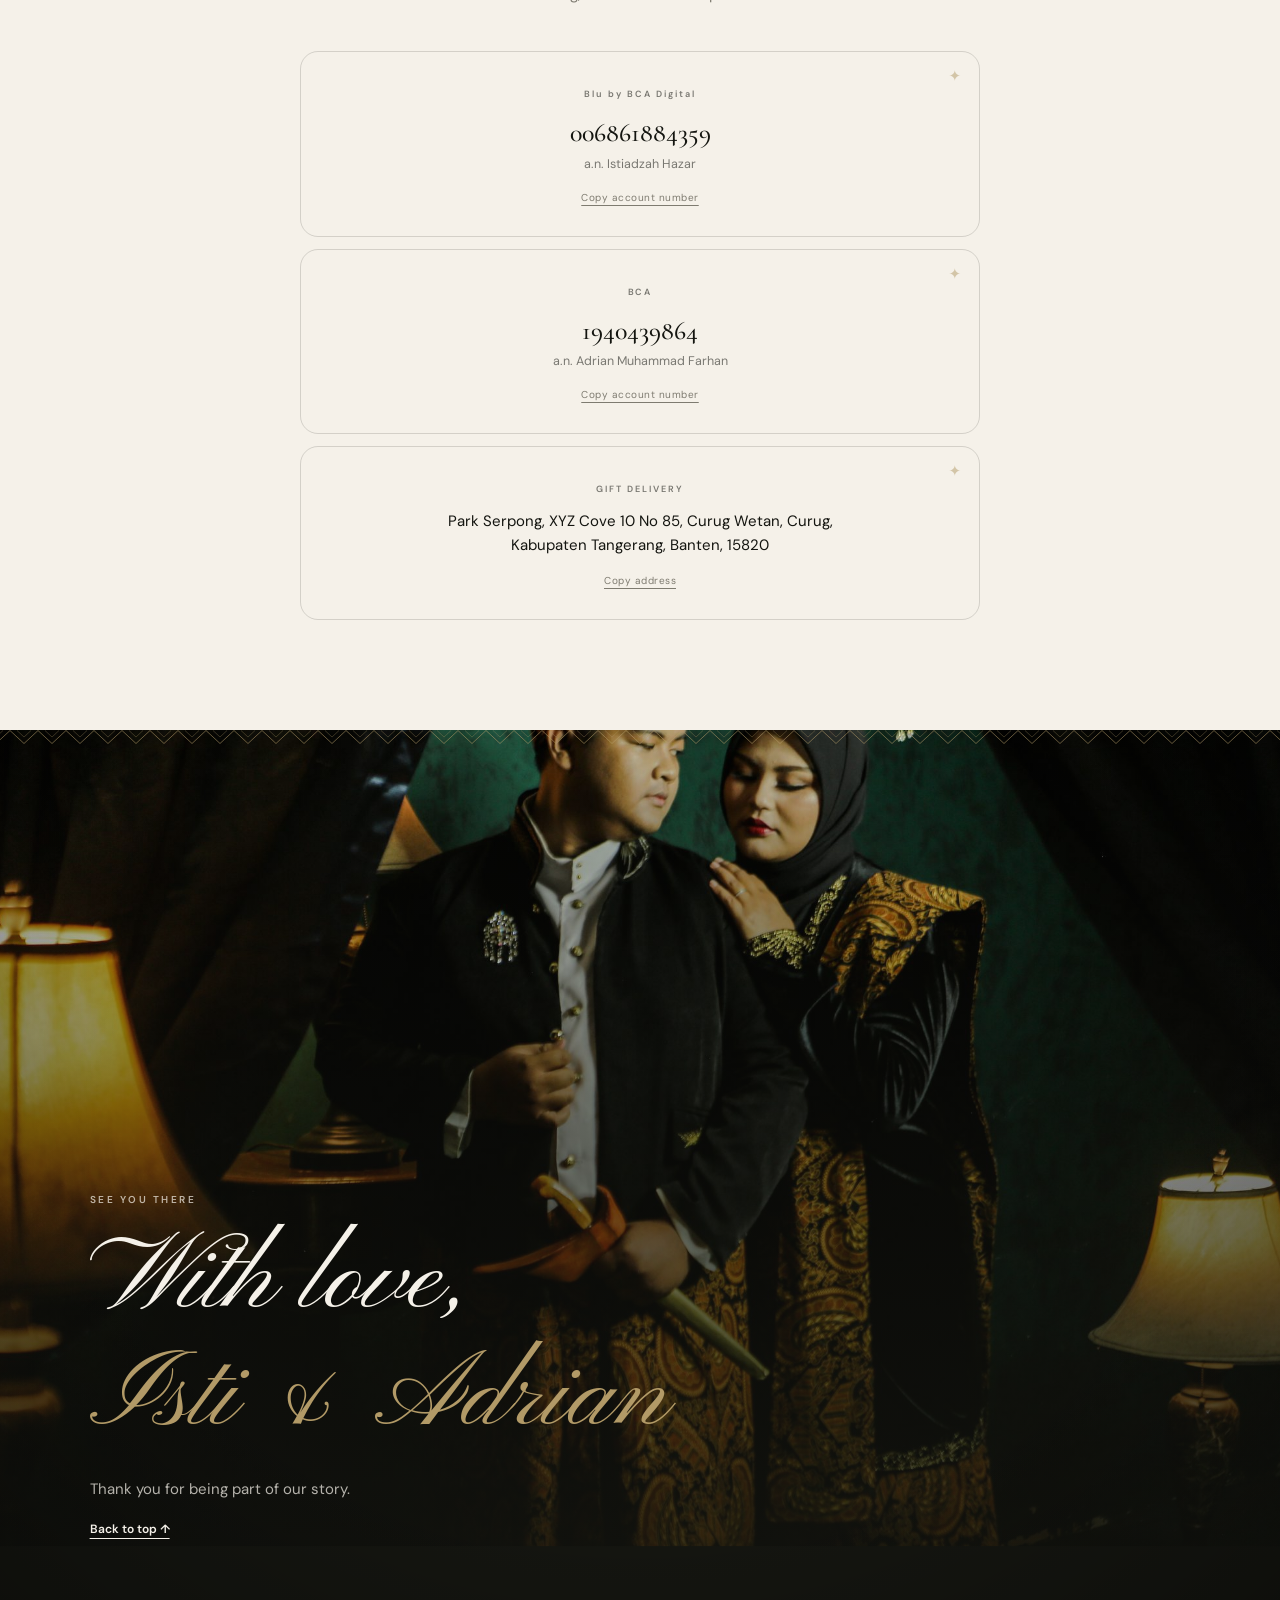
==== commit e0dd7f1e: "Detailed gunungan: tree of life, roundels, kala head, tiger and bull, garuda wings, gate, guardians " ====
--- a/index.html
+++ b/index.html
@@ -14,7 +14,7 @@
   <link rel="stylesheet" href="style.css">
 </head>
 <body>
-  <svg width="0" height="0" style="position:absolute" aria-hidden="true" focusable="false"><defs><linearGradient id="kg" x1="0" y1="0" x2="0" y2="1"><stop offset="0" stop-color="#f5f1e9" stop-opacity=".10"/><stop offset="1" stop-color="#b29a67" stop-opacity=".16"/></linearGradient><g id="kayon-half" fill="none" stroke="#b29a67" stroke-linecap="round" stroke-linejoin="round" stroke-width=".9"><path d="M100 3C98 30 80 50 60 86C40 124 26 172 19 232C16 266 17 300 19 332H100" fill="url(#kg)" stroke-width="1.7"/><path d="M100 3C98 30 80 50 60 86C40 124 26 172 19 232C16 266 17 300 19 332H100" transform="translate(10 8) scale(.9 .95)" stroke-width=".7" stroke-opacity=".75"/><path d="M99.3 8V332" stroke-width="1.2"/><g fill="#b29a67" fill-opacity=".22" stroke-width=".5"><path d="M93.9 40 Q95.2 43.5 91.5 46.6 Q90.7 41.8 93.9 40 Z"/><path d="M97.1 52 Q99.4 53.5 98.4 56.8 Q95.9 54.4 97.1 52 Z"/><path d="M88.4 59 Q89.7 62.5 86 65.6 Q85.2 60.8 88.4 59 Z"/><path d="M94.9 71 Q97.2 72.5 96.2 75.8 Q93.7 73.4 94.9 71 Z"/><path d="M83.4 78 Q84.7 81.5 81 84.6 Q80.2 79.8 83.4 78 Z"/><path d="M92.9 90 Q95.2 91.5 94.2 94.8 Q91.7 92.4 92.9 90 Z"/><path d="M79.3 97 Q80.6 100.5 76.9 103.6 Q76.1 98.8 79.3 97 Z"/><path d="M91.3 109 Q93.6 110.5 92.6 113.8 Q90.1 111.4 91.3 109 Z"/><path d="M75.9 116 Q77.2 119.5 73.5 122.6 Q72.7 117.8 75.9 116 Z"/><path d="M89.9 128 Q92.2 129.5 91.2 132.8 Q88.7 130.4 89.9 128 Z"/><path d="M73.1 135 Q74.4 138.5 70.7 141.6 Q69.9 136.8 73.1 135 Z"/><path d="M88.8 147 Q91.1 148.5 90.1 151.8 Q87.6 149.4 88.8 147 Z"/><path d="M70.8 154 Q72.1 157.5 68.4 160.6 Q67.6 155.8 70.8 154 Z"/><path d="M87.9 166 Q90.2 167.5 89.2 170.8 Q86.7 168.4 87.9 166 Z"/><path d="M68.9 173 Q70.2 176.5 66.6 179.6 Q65.7 174.8 68.9 173 Z"/><path d="M87.2 185 Q89.4 186.5 88.5 189.8 Q85.9 187.4 87.2 185 Z"/><path d="M67.4 192 Q68.7 195.5 65 198.6 Q64.2 193.8 67.4 192 Z"/><path d="M86.6 204 Q88.8 205.5 87.8 208.8 Q85.3 206.4 86.6 204 Z"/><path d="M66.2 211 Q67.5 214.5 63.8 217.6 Q63 212.8 66.2 211 Z"/><path d="M86.1 223 Q88.3 224.5 87.4 227.8 Q84.8 225.4 86.1 223 Z"/></g><circle cx="99.3" cy="22" r="2.2"/><path d="M99.3 30C94 34 93 40 99.3 44"/><path d="M99.3 48 C95.5 39 91.2 38 88.5 51"/><path d="M88.5 51 L88.8 52.1 L89.5 53 L90.5 53.5 L91.5 53.6 L92.4 53.4 L93.2 52.8 L93.7 52 L93.8 51.1 L93.6 50.3 L93.1 49.6 L92.4 49.2 L91.7 49.1 L91 49.3 L90.5 49.7 L90.1 50.3 L90.1 50.9 L90.2 51.4 L90.5 51.8 L91 52.1 L91.4 52.1 L91.8 52 L92.1 51.7 L92.3 51.4 L92.3 51.1 L92.2 50.8 L92 50.7"/><circle cx="99.3" cy="48" r="1.1"/><path d="M99.3 67 C91.7 58 83 57 77.5 70"/><path d="M77.5 70 L78.1 71.9 L79.2 73.4 L80.8 74.3 L82.6 74.5 L84.3 74.1 L85.6 73.1 L86.4 71.7 L86.6 70.2 L86.2 68.8 L85.4 67.6 L84.2 67 L83 66.8 L81.8 67.1 L80.8 67.8 L80.3 68.7 L80.2 69.8 L80.4 70.7 L81 71.4 L81.7 71.8 L82.5 71.9 L83.2 71.7 L83.7 71.3 L83.9 70.7 L84 70.2 L83.8 69.7 L83.5 69.4"/><circle cx="99.3" cy="67" r="1.1"/><path d="M99.3 86 C88.1 77 75.4 76 67.4 89"/><path d="M67.4 89 L68 90.9 L69.1 92.4 L70.7 93.3 L72.5 93.5 L74.2 93.1 L75.5 92.1 L76.3 90.7 L76.5 89.2 L76.1 87.8 L75.3 86.6 L74.1 86 L72.9 85.8 L71.7 86.1 L70.8 86.8 L70.2 87.7 L70.1 88.8 L70.3 89.7 L70.9 90.4 L71.6 90.8 L72.4 90.9 L73.1 90.7 L73.6 90.3 L73.9 89.7 L73.9 89.2 L73.7 88.7 L73.4 88.4"/><circle cx="99.3" cy="86" r="1.1"/><path d="M99.3 105 C85.3 96 69.3 95 59.3 108"/><path d="M59.3 108 L59.8 109.9 L61 111.4 L62.6 112.3 L64.4 112.5 L66 112.1 L67.3 111.1 L68.2 109.7 L68.4 108.2 L68 106.8 L67.1 105.6 L66 105 L64.7 104.8 L63.5 105.1 L62.6 105.8 L62.1 106.7 L61.9 107.8 L62.2 108.7 L62.7 109.4 L63.5 109.8 L64.2 109.9 L64.9 109.7 L65.4 109.3 L65.7 108.7 L65.7 108.2 L65.5 107.7 L65.2 107.4"/><circle cx="99.3" cy="105" r="1.1"/><path d="M99.3 124 C82.9 115 64.2 114 52.5 127"/><path d="M52.5 127 L53.1 128.9 L54.2 130.4 L55.9 131.3 L57.6 131.5 L59.3 131.1 L60.6 130.1 L61.4 128.7 L61.6 127.2 L61.2 125.8 L60.4 124.6 L59.2 124 L58 123.8 L56.8 124.1 L55.9 124.8 L55.3 125.7 L55.2 126.8 L55.4 127.7 L56 128.4 L56.7 128.8 L57.5 128.9 L58.2 128.7 L58.7 128.3 L59 127.7 L59 127.2 L58.8 126.7 L58.5 126.4"/><circle cx="99.3" cy="124" r="1.1"/><path d="M99.3 143 C81 134 60 133 47 146"/><path d="M47 146 L47.5 147.9 L48.7 149.4 L50.3 150.3 L52 150.5 L53.7 150.1 L55 149.1 L55.8 147.7 L56 146.2 L55.7 144.8 L54.8 143.6 L53.7 143 L52.4 142.8 L51.2 143.1 L50.3 143.8 L49.7 144.7 L49.6 145.8 L49.8 146.7 L50.4 147.4 L51.1 147.8 L51.9 147.9 L52.6 147.7 L53.1 147.3 L53.4 146.7 L53.4 146.2 L53.2 145.7 L52.9 145.4"/><circle cx="99.3" cy="143" r="1.1"/><path d="M99.3 162 C79.4 153 56.6 152 42.4 165"/><path d="M42.4 165 L42.9 166.9 L44.1 168.4 L45.7 169.3 L47.4 169.5 L49.1 169.1 L50.4 168.1 L51.2 166.7 L51.4 165.2 L51.1 163.8 L50.2 162.6 L49.1 162 L47.8 161.8 L46.6 162.1 L45.7 162.8 L45.1 163.7 L45 164.8 L45.2 165.7 L45.8 166.4 L46.5 166.8 L47.3 166.9 L48 166.7 L48.5 166.3 L48.8 165.7 L48.8 165.2 L48.6 164.7 L48.3 164.4"/><circle cx="99.3" cy="162" r="1.1"/><path d="M99.3 181 C78.1 172 53.8 171 38.6 184"/><path d="M38.6 184 L39.1 185.9 L40.3 187.4 L41.9 188.3 L43.7 188.5 L45.3 188.1 L46.7 187.1 L47.5 185.7 L47.7 184.2 L47.3 182.8 L46.5 181.6 L45.3 181 L44 180.8 L42.8 181.1 L41.9 181.8 L41.4 182.7 L41.2 183.8 L41.5 184.7 L42 185.4 L42.8 185.8 L43.6 185.9 L44.3 185.7 L44.8 185.3 L45 184.7 L45 184.2 L44.9 183.7 L44.5 183.4"/><circle cx="99.3" cy="181" r="1.1"/><path d="M99.3 200 C77 191 51.5 190 35.6 203"/><path d="M35.6 203 L36.1 204.9 L37.3 206.4 L38.9 207.3 L40.6 207.5 L42.3 207.1 L43.6 206.1 L44.4 204.7 L44.6 203.2 L44.3 201.8 L43.4 200.6 L42.3 200 L41 199.8 L39.8 200.1 L38.9 200.8 L38.3 201.7 L38.2 202.8 L38.4 203.7 L39 204.4 L39.7 204.8 L40.5 204.9 L41.2 204.7 L41.7 204.3 L42 203.7 L42 203.2 L41.8 202.7 L41.5 202.4"/><circle cx="99.3" cy="200" r="1.1"/><path d="M99.3 219 C76.1 210 49.7 209 33.1 222"/><path d="M33.1 222 L33.7 223.9 L34.9 225.4 L36.5 226.3 L38.2 226.5 L39.9 226.1 L41.2 225.1 L42 223.7 L42.2 222.2 L41.9 220.8 L41 219.6 L39.9 219 L38.6 218.8 L37.4 219.1 L36.5 219.8 L35.9 220.7 L35.8 221.8 L36 222.7 L36.6 223.4 L37.3 223.8 L38.1 223.9 L38.8 223.7 L39.3 223.3 L39.6 222.7 L39.6 222.2 L39.4 221.7 L39.1 221.4"/><circle cx="99.3" cy="219" r="1.1"/><path d="M99.3 121 A11 11 0 0 0 99.3 143"/><path d="M99.3 125 A7 7 0 0 0 99.3 139"/><path d="M20.5 238H99.3"/><path d="M24.5 238a3.2 3.2 0 0 0 6.4 0"/><path d="M30.9 238a3.2 3.2 0 0 0 6.4 0"/><path d="M37.3 238a3.2 3.2 0 0 0 6.4 0"/><path d="M43.7 238a3.2 3.2 0 0 0 6.4 0"/><path d="M50.1 238a3.2 3.2 0 0 0 6.4 0"/><path d="M56.5 238a3.2 3.2 0 0 0 6.4 0"/><path d="M62.9 238a3.2 3.2 0 0 0 6.4 0"/><path d="M69.3 238a3.2 3.2 0 0 0 6.4 0"/><path d="M75.7 238a3.2 3.2 0 0 0 6.4 0"/><path d="M82.1 238a3.2 3.2 0 0 0 6.4 0"/><path d="M88.5 238a3.2 3.2 0 0 0 6.4 0"/><path d="M94.9 238a3.2 3.2 0 0 0 6.4 0"/><path d="M82 332V272C82 258 90 250 99.3 249"/><path d="M88 332V274C88 264 93 258 99.3 257" stroke-opacity=".6"/><path d="M76 324H99.3" stroke-opacity=".7"/><path d="M70 328H99.3" stroke-opacity=".7"/><circle cx="52" cy="292" r="12"/><circle cx="47.5" cy="289" r="1.7"/><circle cx="56.5" cy="289" r="1.7"/><path d="M45 297q7 6 14 0"/><path d="M47 297l1.4 4M57 297l-1.4 4"/><path d="M40 282q12-16 24 0"/><path d="M42 276l2-6M52 273v-7M62 276l-2-6"/><rect x="30" y="268" width="44" height="52" rx="2" stroke-width=".6" stroke-opacity=".6"/><path d="M31 274H73" stroke-width=".4" stroke-opacity=".4"/><path d="M31 282H73" stroke-width=".4" stroke-opacity=".4"/><path d="M31 290H73" stroke-width=".4" stroke-opacity=".4"/><path d="M31 298H73" stroke-width=".4" stroke-opacity=".4"/><path d="M31 306H73" stroke-width=".4" stroke-opacity=".4"/><path d="M31 314H73" stroke-width=".4" stroke-opacity=".4"/><path d="M97 332V345H99.3" stroke-width="1.6"/></g><g id="arch-frame" fill="none" stroke="#b29a67" stroke-linecap="round" stroke-linejoin="round" stroke-width=".9"><path fill-rule="evenodd" fill="#b29a67" fill-opacity=".16" stroke="none" d="M6 334V100A94 94 0 0 1 194 100V334ZM22 326V100A78 78 0 0 1 178 100V326Z"/><path d="M6 334V100A94 94 0 0 1 194 100V334" stroke-width="1.6"/><path d="M14 330V100A86 86 0 0 1 186 100V330" stroke-width="1"/><path d="M22 326V100A78 78 0 0 1 178 100V326" stroke-width="1.4"/><g id="arch-half"><path d="M13.6 99.6 L12 98.9 L11 97.7 L10.5 96.2 L10.7 94.8 L11.5 93.5 L12.6 92.8 L13.9 92.6 L15.1 93 L15.9 93.8 L16.4 94.8 L16.3 95.8 L15.9 96.7 L15.2 97.3 L14.3 97.5 L13.6 97.3 L13 96.8 L12.7 96.2 L12.7 95.6 L12.9 95.1 L13.3 94.8 L13.7 94.8 L14.1 94.9"/><path d="M15.4 82.5 L13.7 82.8 L12.4 83.7 L11.7 85.1 L11.6 86.6 L12 87.9 L13 88.9 L14.2 89.3 L15.5 89.2 L16.5 88.6 L17.1 87.7 L17.3 86.7 L17 85.7 L16.5 85 L15.7 84.7 L14.9 84.7 L14.2 85 L13.8 85.5 L13.7 86.1 L13.8 86.6 L14.1 87 L14.5 87.2 L14.9 87.2"/><path d="M14.5 91 Q12.7 88.2 15.2 84.5 Q16.8 88.6 14.5 91 Z" fill="#b29a67" fill-opacity=".3" stroke-width=".4"/><path d="M14.5 91 Q16.3 93.8 13.8 97.5 Q12.1 93.4 14.5 91 Z" fill="#b29a67" fill-opacity=".3" stroke-width=".4"/><path d="M16.2 78.7 L14.9 77.7 L14.2 76.2 L14.1 74.7 L14.6 73.3 L15.6 72.3 L16.9 71.9 L18.2 72 L19.3 72.6 L19.9 73.6 L20.1 74.7 L19.8 75.7 L19.2 76.5 L18.3 76.8 L17.5 76.8 L16.8 76.5 L16.3 75.9 L16.2 75.2 L16.3 74.6 L16.7 74.2 L17.1 74 L17.5 74 L17.9 74.2"/><path d="M22.1 62.5 L20.5 62.4 L19 63 L17.9 64.2 L17.4 65.6 L17.6 67 L18.3 68.1 L19.4 68.9 L20.6 69.1 L21.7 68.7 L22.5 68 L23 67.1 L23 66.1 L22.6 65.3 L21.9 64.7 L21.1 64.5 L20.4 64.7 L19.9 65.1 L19.6 65.6 L19.6 66.2 L19.8 66.6 L20.2 66.9 L20.5 66.9"/><path d="M19.2 70.6 Q18.1 67.4 21.4 64.5 Q22 68.9 19.2 70.6 Z" fill="#b29a67" fill-opacity=".3" stroke-width=".4"/><path d="M19.2 70.6 Q20.3 73.7 17 76.7 Q16.3 72.3 19.2 70.6 Z" fill="#b29a67" fill-opacity=".3" stroke-width=".4"/><path d="M23.9 59 L22.8 57.7 L22.5 56.2 L22.7 54.6 L23.6 53.4 L24.8 52.7 L26.2 52.6 L27.4 53.1 L28.3 53.9 L28.7 55 L28.6 56.1 L28.1 57 L27.3 57.6 L26.4 57.8 L25.6 57.5 L24.9 57 L24.6 56.4 L24.7 55.7 L24.9 55.1 L25.4 54.8 L25.9 54.7 L26.3 54.9 L26.5 55.1"/><path d="M33.5 44.8 L31.9 44.3 L30.3 44.5 L29 45.4 L28.2 46.6 L28 48 L28.4 49.3 L29.3 50.3 L30.4 50.8 L31.6 50.7 L32.6 50.2 L33.2 49.4 L33.5 48.5 L33.3 47.6 L32.7 46.9 L32 46.5 L31.3 46.5 L30.7 46.7 L30.3 47.2 L30.2 47.7 L30.3 48.2 L30.5 48.5 L30.9 48.7"/><path d="M28.7 51.9 Q28.4 48.6 32.3 46.5 Q31.9 50.9 28.7 51.9 Z" fill="#b29a67" fill-opacity=".3" stroke-width=".4"/><path d="M28.7 51.9 Q29 55.2 25.1 57.3 Q25.5 52.9 28.7 51.9 Z" fill="#b29a67" fill-opacity=".3" stroke-width=".4"/><path d="M36.1 41.8 L35.4 40.3 L35.4 38.7 L36 37.3 L37.1 36.3 L38.5 36 L39.9 36.2 L40.9 36.9 L41.6 38 L41.7 39.1 L41.3 40.2 L40.6 40.9 L39.7 41.3 L38.8 41.2 L38 40.8 L37.6 40.1 L37.4 39.4 L37.6 38.8 L38 38.3 L38.5 38.1 L39 38.1 L39.4 38.4 L39.6 38.7"/><path d="M48.8 30.3 L47.4 29.5 L45.8 29.3 L44.3 29.8 L43.3 30.8 L42.7 32.2 L42.8 33.5 L43.4 34.7 L44.4 35.4 L45.5 35.6 L46.6 35.4 L47.5 34.8 L47.9 33.9 L47.9 33 L47.6 32.2 L47 31.7 L46.3 31.5 L45.6 31.6 L45.1 31.9 L44.9 32.4 L44.9 32.9 L45 33.3 L45.3 33.5"/><path d="M42.5 36.1 Q43 32.8 47.3 31.7 Q45.8 35.9 42.5 36.1 Z" fill="#b29a67" fill-opacity=".3" stroke-width=".4"/><path d="M42.5 36.1 Q41.9 39.4 37.6 40.4 Q39.1 36.3 42.5 36.1 Z" fill="#b29a67" fill-opacity=".3" stroke-width=".4"/><path d="M52 28.1 L51.7 26.5 L52.1 24.9 L53.1 23.7 L54.4 23 L55.8 23 L57.1 23.5 L58 24.5 L58.3 25.7 L58.2 26.8 L57.6 27.8 L56.7 28.3 L55.7 28.4 L54.8 28.1 L54.2 27.6 L53.9 26.8 L54 26.1 L54.3 25.5 L54.8 25.2 L55.3 25.1 L55.8 25.2 L56.1 25.5 L56.2 25.9"/><path d="M67.2 20 L66 18.8 L64.5 18.3 L63 18.4 L61.7 19.2 L60.8 20.3 L60.6 21.7 L60.9 22.9 L61.7 23.9 L62.7 24.4 L63.8 24.4 L64.8 24 L65.4 23.3 L65.7 22.4 L65.6 21.5 L65.1 20.9 L64.5 20.5 L63.8 20.4 L63.2 20.7 L62.9 21.1 L62.7 21.5 L62.8 22 L63.1 22.2"/><path d="M59.6 24.1 Q60.9 21 65.4 21 Q62.9 24.7 59.6 24.1 Z" fill="#b29a67" fill-opacity=".3" stroke-width=".4"/><path d="M59.6 24.1 Q58.3 27.1 53.9 27.1 Q56.3 23.4 59.6 24.1 Z" fill="#b29a67" fill-opacity=".3" stroke-width=".4"/><path d="M70.9 18.6 L70.9 17 L71.7 15.5 L72.9 14.6 L74.4 14.3 L75.8 14.6 L76.9 15.4 L77.5 16.6 L77.5 17.8 L77.1 18.9 L76.3 19.6 L75.3 20 L74.3 19.8 L73.5 19.4 L73.1 18.6 L73 17.8 L73.2 17.1 L73.7 16.7 L74.2 16.4 L74.8 16.5 L75.2 16.8 L75.4 17.1 L75.4 17.5"/><path d="M87.5 14.5 L86.7 13 L85.3 12.1 L83.8 11.9 L82.4 12.3 L81.3 13.2 L80.7 14.4 L80.7 15.7 L81.2 16.9 L82.1 17.6 L83.2 17.9 L84.2 17.7 L85 17.2 L85.5 16.4 L85.6 15.5 L85.3 14.8 L84.8 14.3 L84.1 14.1 L83.5 14.1 L83.1 14.4 L82.8 14.9 L82.8 15.3 L83 15.6"/><path d="M79.2 16.6 Q81.2 13.9 85.5 15 Q82.2 18 79.2 16.6 Z" fill="#b29a67" fill-opacity=".3" stroke-width=".4"/><path d="M79.2 16.6 Q77.2 19.2 72.9 18.1 Q76.2 15.1 79.2 16.6 Z" fill="#b29a67" fill-opacity=".3" stroke-width=".4"/><path d="M91.4 14 L91.9 12.4 L93 11.2 L94.4 10.6 L95.9 10.6 L97.2 11.3 L98 12.3 L98.3 13.6 L98.1 14.8 L97.4 15.7 L96.4 16.3 L95.4 16.4 L94.5 16 L93.8 15.4 L93.6 14.5 L93.7 13.7 L94 13.1 L94.6 12.8 L95.2 12.7 L95.7 12.9 L96.1 13.2 L96.2 13.6 L96.1 14"/><path d="M108.6 14 L108.1 12.4 L107 11.2 L105.6 10.6 L104.1 10.6 L102.8 11.3 L102 12.3 L101.7 13.6 L101.9 14.8 L102.6 15.7 L103.6 16.3 L104.6 16.4 L105.5 16 L106.2 15.4 L106.4 14.5 L106.3 13.7 L106 13.1 L105.4 12.8 L104.8 12.7 L104.3 12.9 L103.9 13.2 L103.8 13.6 L103.9 14"/><path d="M100 14 Q102.6 11.9 106.5 14 Q102.6 16.1 100 14 Z" fill="#b29a67" fill-opacity=".3" stroke-width=".4"/><path d="M100 14 Q97.4 16.1 93.5 14 Q97.4 11.9 100 14 Z" fill="#b29a67" fill-opacity=".3" stroke-width=".4"/><path d="M14 111.4 L12.4 110.9 L11.2 109.8 L10.6 108.4 L10.6 106.9 L11.3 105.6 L12.3 104.8 L13.6 104.5 L14.8 104.7 L15.7 105.4 L16.3 106.4 L16.4 107.4 L16 108.3 L15.4 109 L14.5 109.2 L13.7 109.1 L13.1 108.8 L12.8 108.2 L12.7 107.6 L12.9 107.1 L13.2 106.7 L13.6 106.6 L14 106.7"/><path d="M14 112.6 L12.4 113.1 L11.2 114.2 L10.6 115.6 L10.6 117.1 L11.3 118.4 L12.3 119.2 L13.6 119.5 L14.8 119.3 L15.7 118.6 L16.3 117.6 L16.4 116.6 L16 115.7 L15.4 115 L14.5 114.8 L13.7 114.9 L13.1 115.2 L12.8 115.8 L12.7 116.4 L12.9 116.9 L13.2 117.3 L13.6 117.4 L14 117.3"/><path d="M14 112 Q11.9 109.4 14 105.5 Q16.1 109.4 14 112 Z" fill="#b29a67" fill-opacity=".3" stroke-width=".4"/><path d="M14 112 Q16.1 114.6 14 118.5 Q11.9 114.6 14 112 Z" fill="#b29a67" fill-opacity=".3" stroke-width=".4"/><path d="M14 130.4 L12.4 129.9 L11.2 128.8 L10.6 127.4 L10.6 125.9 L11.3 124.6 L12.3 123.8 L13.6 123.5 L14.8 123.7 L15.7 124.4 L16.3 125.4 L16.4 126.4 L16 127.3 L15.4 128 L14.5 128.2 L13.7 128.1 L13.1 127.8 L12.8 127.2 L12.7 126.6 L12.9 126.1 L13.2 125.7 L13.6 125.6 L14 125.7"/><path d="M14 131.6 L12.4 132.1 L11.2 133.2 L10.6 134.6 L10.6 136.1 L11.3 137.4 L12.3 138.2 L13.6 138.5 L14.8 138.3 L15.7 137.6 L16.3 136.6 L16.4 135.6 L16 134.7 L15.4 134 L14.5 133.8 L13.7 133.9 L13.1 134.2 L12.8 134.8 L12.7 135.4 L12.9 135.9 L13.2 136.3 L13.6 136.4 L14 136.3"/><path d="M14 131 Q11.9 128.4 14 124.5 Q16.1 128.4 14 131 Z" fill="#b29a67" fill-opacity=".3" stroke-width=".4"/><path d="M14 131 Q16.1 133.6 14 137.5 Q11.9 133.6 14 131 Z" fill="#b29a67" fill-opacity=".3" stroke-width=".4"/><path d="M14 149.4 L12.4 148.9 L11.2 147.8 L10.6 146.4 L10.6 144.9 L11.3 143.6 L12.3 142.8 L13.6 142.5 L14.8 142.7 L15.7 143.4 L16.3 144.4 L16.4 145.4 L16 146.3 L15.4 147 L14.5 147.2 L13.7 147.1 L13.1 146.8 L12.8 146.2 L12.7 145.6 L12.9 145.1 L13.2 144.7 L13.6 144.6 L14 144.7"/><path d="M14 150.6 L12.4 151.1 L11.2 152.2 L10.6 153.6 L10.6 155.1 L11.3 156.4 L12.3 157.2 L13.6 157.5 L14.8 157.3 L15.7 156.6 L16.3 155.6 L16.4 154.6 L16 153.7 L15.4 153 L14.5 152.8 L13.7 152.9 L13.1 153.2 L12.8 153.8 L12.7 154.4 L12.9 154.9 L13.2 155.3 L13.6 155.4 L14 155.3"/><path d="M14 150 Q11.9 147.4 14 143.5 Q16.1 147.4 14 150 Z" fill="#b29a67" fill-opacity=".3" stroke-width=".4"/><path d="M14 150 Q16.1 152.6 14 156.5 Q11.9 152.6 14 150 Z" fill="#b29a67" fill-opacity=".3" stroke-width=".4"/><path d="M14 168.4 L12.4 167.9 L11.2 166.8 L10.6 165.4 L10.6 163.9 L11.3 162.6 L12.3 161.8 L13.6 161.5 L14.8 161.7 L15.7 162.4 L16.3 163.4 L16.4 164.4 L16 165.3 L15.4 166 L14.5 166.2 L13.7 166.1 L13.1 165.8 L12.8 165.2 L12.7 164.6 L12.9 164.1 L13.2 163.7 L13.6 163.6 L14 163.7"/><path d="M14 169.6 L12.4 170.1 L11.2 171.2 L10.6 172.6 L10.6 174.1 L11.3 175.4 L12.3 176.2 L13.6 176.5 L14.8 176.3 L15.7 175.6 L16.3 174.6 L16.4 173.6 L16 172.7 L15.4 172 L14.5 171.8 L13.7 171.9 L13.1 172.2 L12.8 172.8 L12.7 173.4 L12.9 173.9 L13.2 174.3 L13.6 174.4 L14 174.3"/><path d="M14 169 Q11.9 166.4 14 162.5 Q16.1 166.4 14 169 Z" fill="#b29a67" fill-opacity=".3" stroke-width=".4"/><path d="M14 169 Q16.1 171.6 14 175.5 Q11.9 171.6 14 169 Z" fill="#b29a67" fill-opacity=".3" stroke-width=".4"/><path d="M14 187.4 L12.4 186.9 L11.2 185.8 L10.6 184.4 L10.6 182.9 L11.3 181.6 L12.3 180.8 L13.6 180.5 L14.8 180.7 L15.7 181.4 L16.3 182.4 L16.4 183.4 L16 184.3 L15.4 185 L14.5 185.2 L13.7 185.1 L13.1 184.8 L12.8 184.2 L12.7 183.6 L12.9 183.1 L13.2 182.7 L13.6 182.6 L14 182.7"/><path d="M14 188.6 L12.4 189.1 L11.2 190.2 L10.6 191.6 L10.6 193.1 L11.3 194.4 L12.3 195.2 L13.6 195.5 L14.8 195.3 L15.7 194.6 L16.3 193.6 L16.4 192.6 L16 191.7 L15.4 191 L14.5 190.8 L13.7 190.9 L13.1 191.2 L12.8 191.8 L12.7 192.4 L12.9 192.9 L13.2 193.3 L13.6 193.4 L14 193.3"/><path d="M14 188 Q11.9 185.4 14 181.5 Q16.1 185.4 14 188 Z" fill="#b29a67" fill-opacity=".3" stroke-width=".4"/><path d="M14 188 Q16.1 190.6 14 194.5 Q11.9 190.6 14 188 Z" fill="#b29a67" fill-opacity=".3" stroke-width=".4"/><path d="M14 206.4 L12.4 205.9 L11.2 204.8 L10.6 203.4 L10.6 201.9 L11.3 200.6 L12.3 199.8 L13.6 199.5 L14.8 199.7 L15.7 200.4 L16.3 201.4 L16.4 202.4 L16 203.3 L15.4 204 L14.5 204.2 L13.7 204.1 L13.1 203.8 L12.8 203.2 L12.7 202.6 L12.9 202.1 L13.2 201.7 L13.6 201.6 L14 201.7"/><path d="M14 207.6 L12.4 208.1 L11.2 209.2 L10.6 210.6 L10.6 212.1 L11.3 213.4 L12.3 214.2 L13.6 214.5 L14.8 214.3 L15.7 213.6 L16.3 212.6 L16.4 211.6 L16 210.7 L15.4 210 L14.5 209.8 L13.7 209.9 L13.1 210.2 L12.8 210.8 L12.7 211.4 L12.9 211.9 L13.2 212.3 L13.6 212.4 L14 212.3"/><path d="M14 207 Q11.9 204.4 14 200.5 Q16.1 204.4 14 207 Z" fill="#b29a67" fill-opacity=".3" stroke-width=".4"/><path d="M14 207 Q16.1 209.6 14 213.5 Q11.9 209.6 14 207 Z" fill="#b29a67" fill-opacity=".3" stroke-width=".4"/><path d="M14 225.4 L12.4 224.9 L11.2 223.8 L10.6 222.4 L10.6 220.9 L11.3 219.6 L12.3 218.8 L13.6 218.5 L14.8 218.7 L15.7 219.4 L16.3 220.4 L16.4 221.4 L16 222.3 L15.4 223 L14.5 223.2 L13.7 223.1 L13.1 222.8 L12.8 222.2 L12.7 221.6 L12.9 221.1 L13.2 220.7 L13.6 220.6 L14 220.7"/><path d="M14 226.6 L12.4 227.1 L11.2 228.2 L10.6 229.6 L10.6 231.1 L11.3 232.4 L12.3 233.2 L13.6 233.5 L14.8 233.3 L15.7 232.6 L16.3 231.6 L16.4 230.6 L16 229.7 L15.4 229 L14.5 228.8 L13.7 228.9 L13.1 229.2 L12.8 229.8 L12.7 230.4 L12.9 230.9 L13.2 231.3 L13.6 231.4 L14 231.3"/><path d="M14 226 Q11.9 223.4 14 219.5 Q16.1 223.4 14 226 Z" fill="#b29a67" fill-opacity=".3" stroke-width=".4"/><path d="M14 226 Q16.1 228.6 14 232.5 Q11.9 228.6 14 226 Z" fill="#b29a67" fill-opacity=".3" stroke-width=".4"/><path d="M14 244.4 L12.4 243.9 L11.2 242.8 L10.6 241.4 L10.6 239.9 L11.3 238.6 L12.3 237.8 L13.6 237.5 L14.8 237.7 L15.7 238.4 L16.3 239.4 L16.4 240.4 L16 241.3 L15.4 242 L14.5 242.2 L13.7 242.1 L13.1 241.8 L12.8 241.2 L12.7 240.6 L12.9 240.1 L13.2 239.7 L13.6 239.6 L14 239.7"/><path d="M14 245.6 L12.4 246.1 L11.2 247.2 L10.6 248.6 L10.6 250.1 L11.3 251.4 L12.3 252.2 L13.6 252.5 L14.8 252.3 L15.7 251.6 L16.3 250.6 L16.4 249.6 L16 248.7 L15.4 248 L14.5 247.8 L13.7 247.9 L13.1 248.2 L12.8 248.8 L12.7 249.4 L12.9 249.9 L13.2 250.3 L13.6 250.4 L14 250.3"/><path d="M14 245 Q11.9 242.4 14 238.5 Q16.1 242.4 14 245 Z" fill="#b29a67" fill-opacity=".3" stroke-width=".4"/><path d="M14 245 Q16.1 247.6 14 251.5 Q11.9 247.6 14 245 Z" fill="#b29a67" fill-opacity=".3" stroke-width=".4"/><path d="M14 263.4 L12.4 262.9 L11.2 261.8 L10.6 260.4 L10.6 258.9 L11.3 257.6 L12.3 256.8 L13.6 256.5 L14.8 256.7 L15.7 257.4 L16.3 258.4 L16.4 259.4 L16 260.3 L15.4 261 L14.5 261.2 L13.7 261.1 L13.1 260.8 L12.8 260.2 L12.7 259.6 L12.9 259.1 L13.2 258.7 L13.6 258.6 L14 258.7"/><path d="M14 264.6 L12.4 265.1 L11.2 266.2 L10.6 267.6 L10.6 269.1 L11.3 270.4 L12.3 271.2 L13.6 271.5 L14.8 271.3 L15.7 270.6 L16.3 269.6 L16.4 268.6 L16 267.7 L15.4 267 L14.5 266.8 L13.7 266.9 L13.1 267.2 L12.8 267.8 L12.7 268.4 L12.9 268.9 L13.2 269.3 L13.6 269.4 L14 269.3"/><path d="M14 264 Q11.9 261.4 14 257.5 Q16.1 261.4 14 264 Z" fill="#b29a67" fill-opacity=".3" stroke-width=".4"/><path d="M14 264 Q16.1 266.6 14 270.5 Q11.9 266.6 14 264 Z" fill="#b29a67" fill-opacity=".3" stroke-width=".4"/><path d="M14 282.4 L12.4 281.9 L11.2 280.8 L10.6 279.4 L10.6 277.9 L11.3 276.6 L12.3 275.8 L13.6 275.5 L14.8 275.7 L15.7 276.4 L16.3 277.4 L16.4 278.4 L16 279.3 L15.4 280 L14.5 280.2 L13.7 280.1 L13.1 279.8 L12.8 279.2 L12.7 278.6 L12.9 278.1 L13.2 277.7 L13.6 277.6 L14 277.7"/><path d="M14 283.6 L12.4 284.1 L11.2 285.2 L10.6 286.6 L10.6 288.1 L11.3 289.4 L12.3 290.2 L13.6 290.5 L14.8 290.3 L15.7 289.6 L16.3 288.6 L16.4 287.6 L16 286.7 L15.4 286 L14.5 285.8 L13.7 285.9 L13.1 286.2 L12.8 286.8 L12.7 287.4 L12.9 287.9 L13.2 288.3 L13.6 288.4 L14 288.3"/><path d="M14 283 Q11.9 280.4 14 276.5 Q16.1 280.4 14 283 Z" fill="#b29a67" fill-opacity=".3" stroke-width=".4"/><path d="M14 283 Q16.1 285.6 14 289.5 Q11.9 285.6 14 283 Z" fill="#b29a67" fill-opacity=".3" stroke-width=".4"/><path d="M14 301.4 L12.4 300.9 L11.2 299.8 L10.6 298.4 L10.6 296.9 L11.3 295.6 L12.3 294.8 L13.6 294.5 L14.8 294.7 L15.7 295.4 L16.3 296.4 L16.4 297.4 L16 298.3 L15.4 299 L14.5 299.2 L13.7 299.1 L13.1 298.8 L12.8 298.2 L12.7 297.6 L12.9 297.1 L13.2 296.7 L13.6 296.6 L14 296.7"/><path d="M14 302.6 L12.4 303.1 L11.2 304.2 L10.6 305.6 L10.6 307.1 L11.3 308.4 L12.3 309.2 L13.6 309.5 L14.8 309.3 L15.7 308.6 L16.3 307.6 L16.4 306.6 L16 305.7 L15.4 305 L14.5 304.8 L13.7 304.9 L13.1 305.2 L12.8 305.8 L12.7 306.4 L12.9 306.9 L13.2 307.3 L13.6 307.4 L14 307.3"/><path d="M14 302 Q11.9 299.4 14 295.5 Q16.1 299.4 14 302 Z" fill="#b29a67" fill-opacity=".3" stroke-width=".4"/><path d="M14 302 Q16.1 304.6 14 308.5 Q11.9 304.6 14 302 Z" fill="#b29a67" fill-opacity=".3" stroke-width=".4"/><path d="M14 320.4 L12.4 319.9 L11.2 318.8 L10.6 317.4 L10.6 315.9 L11.3 314.6 L12.3 313.8 L13.6 313.5 L14.8 313.7 L15.7 314.4 L16.3 315.4 L16.4 316.4 L16 317.3 L15.4 318 L14.5 318.2 L13.7 318.1 L13.1 317.8 L12.8 317.2 L12.7 316.6 L12.9 316.1 L13.2 315.7 L13.6 315.6 L14 315.7"/><path d="M14 321.6 L12.4 322.1 L11.2 323.2 L10.6 324.6 L10.6 326.1 L11.3 327.4 L12.3 328.2 L13.6 328.5 L14.8 328.3 L15.7 327.6 L16.3 326.6 L16.4 325.6 L16 324.7 L15.4 324 L14.5 323.8 L13.7 323.9 L13.1 324.2 L12.8 324.8 L12.7 325.4 L12.9 325.9 L13.2 326.3 L13.6 326.4 L14 326.3"/><path d="M14 321 Q11.9 318.4 14 314.5 Q16.1 318.4 14 321 Z" fill="#b29a67" fill-opacity=".3" stroke-width=".4"/><path d="M14 321 Q16.1 323.6 14 327.5 Q11.9 323.6 14 321 Z" fill="#b29a67" fill-opacity=".3" stroke-width=".4"/><path d="M2 334H100M2 338H100"/></g><use href="#arch-half" transform="translate(200 0) scale(-1 1)"/><path d="M100 6C90 -4 94 -10 100 -14C106 -10 110 -4 100 6Z" fill="#b29a67" fill-opacity=".3"/><circle cx="100" cy="-2" r="1.6" fill="#b29a67"/><path d="M92 3C84 -3 80 4 86 6M108 3C116 -3 120 4 114 6"/><path d="M100 6V-10" stroke-width=".5"/></g></defs></svg>
+  <svg width="0" height="0" style="position:absolute" aria-hidden="true" focusable="false"><defs><linearGradient id="kg" x1="0" y1="0" x2="0" y2="1"><stop offset="0" stop-color="#f5f1e9" stop-opacity=".10"/><stop offset="1" stop-color="#b29a67" stop-opacity=".16"/></linearGradient><pattern id="lat" width="5" height="5" patternUnits="userSpaceOnUse" patternTransform="rotate(45)"><path d="M0 0H5M0 0V5" stroke="#b29a67" stroke-width=".45" stroke-opacity=".8" fill="none"/></pattern><g id="kayon-l" fill="none" stroke="#b29a67" stroke-linecap="round" stroke-linejoin="round" stroke-width=".9"><path d="M100 2L6 190Q2 206 8 222Q14 236 19 244V320Q19 324 24 324H100V2Z" fill="url(#kg)" stroke="none"/><path d="M100 2L6 190Q2 206 8 222Q14 236 19 244V320Q19 324 24 324H100" stroke-width="1.8"/><path d="M100 2L6 190Q2 206 8 222Q14 236 19 244V320Q19 324 24 324H100" transform="translate(7 9) scale(.93 .95)" stroke-width=".7" stroke-opacity=".8"/><rect x="97.2" y="66" width="2.1" height="76" fill="#b29a67" fill-opacity=".45" stroke-width=".5"/><path d="M99.3 8V345" stroke-width="1.1"/><path d="M99.3 20C94 24 92 30 99.3 36" /><circle cx="99.3" cy="14" r="1.6" fill="#b29a67"/><path d="M99.3 53 C96.6 55 93 48 90.3 44" /><path d="M90.1 44 L90.4 44.9 L91 45.5 L91.8 45.7 L92.6 45.6 L93.2 45.1 L93.5 44.5 L93.5 43.8 L93.2 43.2 L92.7 42.9 L92.1 42.8 L91.6 43 L91.3 43.4 L91.2 43.9 L91.3 44.3 L91.6 44.5 L91.9 44.6 L92.2 44.6 L92.4 44.4 L92.5 44.2 L92.4 44" /><path d="M96.8 52.5 Q94.1 51.5 94 47.7 Q97.2 49.7 96.8 52.5 Z" fill="#b29a67" fill-opacity=".3" stroke-width=".4"/><path d="M94.8 47.5 Q95.4 50.3 92.2 52.4 Q92.2 48.6 94.8 47.5 Z" fill="#b29a67" fill-opacity=".3" stroke-width=".4"/><path d="M92.8 45.5 Q90.2 44.5 90.1 40.8 Q93.3 42.7 92.8 45.5 Z" fill="#b29a67" fill-opacity=".3" stroke-width=".4"/><circle cx="99.3" cy="53" r="1" fill="#b29a67"/><path d="M99.3 62 C95.3 64 89.9 57 85.9 53" /><path d="M85.6 53 L86 54.3 L87 55.2 L88.2 55.6 L89.3 55.3 L90.2 54.7 L90.7 53.7 L90.6 52.7 L90.2 51.8 L89.4 51.3 L88.6 51.3 L87.8 51.6 L87.3 52.1 L87.2 52.8 L87.4 53.4 L87.8 53.8 L88.2 54 L88.7 53.9 L89 53.6 L89.1 53.3 L89.1 53" /><path d="M95.5 61.5 Q92.9 60.5 92.8 56.7 Q96 58.7 95.5 61.5 Z" fill="#b29a67" fill-opacity=".3" stroke-width=".4"/><path d="M92.6 56.5 Q93.2 59.3 90 61.4 Q90 57.6 92.6 56.5 Z" fill="#b29a67" fill-opacity=".3" stroke-width=".4"/><path d="M89.7 54.5 Q87 53.5 86.9 49.8 Q90.1 51.7 89.7 54.5 Z" fill="#b29a67" fill-opacity=".3" stroke-width=".4"/><circle cx="99.3" cy="62" r="1" fill="#b29a67"/><path d="M99.3 71 C94 73 86.8 66 81.5 62" /><path d="M81.1 62 L81.7 63.7 L82.9 64.9 L84.5 65.4 L86 65.1 L87.2 64.2 L87.8 62.9 L87.8 61.6 L87.2 60.5 L86.1 59.8 L85 59.7 L84 60.1 L83.4 60.8 L83.2 61.7 L83.4 62.5 L84 63.1 L84.6 63.3 L85.2 63.2 L85.6 62.8 L85.8 62.4 L85.7 62" /><path d="M94.3 70.5 Q91.7 69.5 91.6 65.7 Q94.8 67.7 94.3 70.5 Z" fill="#b29a67" fill-opacity=".3" stroke-width=".4"/><path d="M90.4 65.5 Q91 68.3 87.8 70.4 Q87.8 66.6 90.4 65.5 Z" fill="#b29a67" fill-opacity=".3" stroke-width=".4"/><path d="M86.5 63.5 Q83.8 62.5 83.7 58.8 Q86.9 60.7 86.5 63.5 Z" fill="#b29a67" fill-opacity=".3" stroke-width=".4"/><circle cx="99.3" cy="71" r="1" fill="#b29a67"/><path d="M99.3 80 C92.6 82 83.8 75 77.1 71" /><path d="M76.6 71 L77.3 73 L78.8 74.4 L80.6 75 L82.4 74.7 L83.8 73.6 L84.5 72.1 L84.5 70.5 L83.7 69.2 L82.6 68.4 L81.2 68.3 L80.1 68.7 L79.3 69.6 L79.1 70.7 L79.4 71.6 L80 72.3 L80.7 72.5 L81.5 72.4 L81.9 72 L82.1 71.5 L82.1 71" /><path d="M93.1 79.5 Q90.4 78.5 90.3 74.7 Q93.5 76.7 93.1 79.5 Z" fill="#b29a67" fill-opacity=".3" stroke-width=".4"/><path d="M88.2 74.5 Q88.8 77.3 85.6 79.4 Q85.6 75.6 88.2 74.5 Z" fill="#b29a67" fill-opacity=".3" stroke-width=".4"/><path d="M83.3 72.5 Q80.7 71.5 80.6 67.8 Q83.8 69.7 83.3 72.5 Z" fill="#b29a67" fill-opacity=".3" stroke-width=".4"/><circle cx="99.3" cy="80" r="1" fill="#b29a67"/><path d="M99.3 89 C91.3 91 80.7 84 72.7 80" /><path d="M72.2 80 L72.9 82 L74.3 83.4 L76.2 84 L78 83.7 L79.4 82.6 L80.1 81.1 L80.1 79.5 L79.3 78.2 L78.1 77.4 L76.8 77.3 L75.7 77.7 L74.9 78.6 L74.7 79.7 L75 80.6 L75.6 81.3 L76.3 81.5 L77 81.4 L77.5 81 L77.7 80.5 L77.7 80" /><path d="M91.8 88.5 Q89.2 87.5 89.1 83.7 Q92.3 85.7 91.8 88.5 Z" fill="#b29a67" fill-opacity=".3" stroke-width=".4"/><path d="M86 83.5 Q86.6 86.3 83.4 88.4 Q83.4 84.6 86 83.5 Z" fill="#b29a67" fill-opacity=".3" stroke-width=".4"/><path d="M80.1 81.5 Q77.5 80.5 77.4 76.8 Q80.6 78.7 80.1 81.5 Z" fill="#b29a67" fill-opacity=".3" stroke-width=".4"/><circle cx="99.3" cy="89" r="1" fill="#b29a67"/><path d="M99.3 40 C95 32 92 28 88 34" stroke-width=".6"/><path d="M90 31 Q88.2 29.5 89.2 26.6 Q91.2 29 90 31 Z" fill="#b29a67" fill-opacity=".3" stroke-width=".4"/><path d="M99.3 56 C95 48 92 44 88 50" stroke-width=".6"/><path d="M90 47 Q88.2 45.5 89.2 42.6 Q91.2 45 90 47 Z" fill="#b29a67" fill-opacity=".3" stroke-width=".4"/><path d="M99.3 72 C95 64 92 60 88 66" stroke-width=".6"/><path d="M90 63 Q88.2 61.5 89.2 58.6 Q91.2 61 90 63 Z" fill="#b29a67" fill-opacity=".3" stroke-width=".4"/><circle cx="73" cy="113" r="13.5" /><circle cx="73" cy="113" r="9.2" stroke-width=".6"/><circle cx="73" cy="113" r="2.2" fill="#b29a67" fill-opacity=".4"/><circle cx="84.4" cy="113" r="1.1" fill="#b29a67" fill-opacity=".55" stroke-width=".3"/><circle cx="82.9" cy="118.7" r="1.1" fill="#b29a67" fill-opacity=".55" stroke-width=".3"/><circle cx="78.7" cy="122.9" r="1.1" fill="#b29a67" fill-opacity=".55" stroke-width=".3"/><circle cx="73" cy="124.4" r="1.1" fill="#b29a67" fill-opacity=".55" stroke-width=".3"/><circle cx="67.3" cy="122.9" r="1.1" fill="#b29a67" fill-opacity=".55" stroke-width=".3"/><circle cx="63.1" cy="118.7" r="1.1" fill="#b29a67" fill-opacity=".55" stroke-width=".3"/><circle cx="61.6" cy="113" r="1.1" fill="#b29a67" fill-opacity=".55" stroke-width=".3"/><circle cx="63.1" cy="107.3" r="1.1" fill="#b29a67" fill-opacity=".55" stroke-width=".3"/><circle cx="67.3" cy="103.1" r="1.1" fill="#b29a67" fill-opacity=".55" stroke-width=".3"/><circle cx="73" cy="101.6" r="1.1" fill="#b29a67" fill-opacity=".55" stroke-width=".3"/><circle cx="78.7" cy="103.1" r="1.1" fill="#b29a67" fill-opacity=".55" stroke-width=".3"/><circle cx="82.9" cy="107.3" r="1.1" fill="#b29a67" fill-opacity=".55" stroke-width=".3"/><path d="M76 113L81 113" stroke-width=".4"/><path d="M75.1 115.1L78.7 118.7" stroke-width=".4"/><path d="M73 116L73 121" stroke-width=".4"/><path d="M70.9 115.1L67.3 118.7" stroke-width=".4"/><path d="M70 113L65 113" stroke-width=".4"/><path d="M70.9 110.9L67.3 107.3" stroke-width=".4"/><path d="M73 110L73 105" stroke-width=".4"/><path d="M75.1 110.9L78.7 107.3" stroke-width=".4"/><path d="M64 134q-4 -7 3 -8q3 -8 10 -3q6 -6 11 1q5 3 3 8" /><path d="M78 142q-3.2 -5.6 2.4 -6.4q2.4 -6.4 8 -2.4q4.8 -4.8 8.8 0.8q4 2.4 2.4 6.4" /><path d="M52 146q-3.2 -5.6 2.4 -6.4q2.4 -6.4 8 -2.4q4.8 -4.8 8.8 0.8q4 2.4 2.4 6.4" /><path d="M64 128 L63.4 129.8 L62 131 L60.4 131.4 L58.8 131 L57.6 130 L57.2 128.6 L57.4 127.2 L58.2 126.2 L59.3 125.8 L60.4 125.9 L61.2 126.4 L61.7 127.3 L61.6 128.1 L61.2 128.8 L60.6 129.1 L60 129.1 L59.6 128.8 L59.4 128.4" /><path d="M99.3 136C91 136 86 143 87 151C88 158 94 162 99.3 162" fill="#b29a67" fill-opacity=".16"/><path d="M95 143q-4 -3 -9 -1M96 140q-3 -6 -8 -6" /><circle cx="93.5" cy="148" r="2.2" /><circle cx="93.5" cy="148" r="0.8" fill="#b29a67"/><path d="M99.3 150q-3 2 0 5" /><path d="M92 156q4 4 7.3 2M93 157l1.2 5l2.2 -3" /><path d="M85.3 139.5 L85.9 141.1 L87.2 142.1 L88.7 142.2 L90 141.6 L90.7 140.4 L90.7 139.2 L90.1 138.2 L89.1 137.7 L88.1 137.8 L87.4 138.4 L87.1 139.2 L87.3 139.9 L87.8 140.3 L88.4 140.4 L88.8 140.2 L89 139.8" /><path d="M81.1 148.9 L81.2 147.3 L82.1 146.1 L83.4 145.5 L84.7 145.7 L85.7 146.6 L86.1 147.7 L85.8 148.7 L85 149.4 L84.1 149.6 L83.3 149.3 L82.9 148.7 L82.8 148 L83.1 147.5 L83.6 147.2 L84.1 147.3 L84.3 147.6" /><path d="M99.3 163L96 169L99.3 174" /><path d="M82.4 50L76 45.2" /><path d="M80.8 48.8 Q79.4 50.7 76.4 49.9 Q78.7 47.8 80.8 48.8 Z" fill="#b29a67" fill-opacity=".3" stroke-width=".4"/><path d="M80.8 48.8 Q79.2 47 80.7 44.3 Q82.2 47 80.8 48.8 Z" fill="#b29a67" fill-opacity=".3" stroke-width=".4"/><path d="M79.2 47.6 Q77.8 49.5 74.8 48.7 Q77.1 46.6 79.2 47.6 Z" fill="#b29a67" fill-opacity=".3" stroke-width=".4"/><path d="M79.2 47.6 Q77.6 45.8 79.1 43.1 Q80.6 45.8 79.2 47.6 Z" fill="#b29a67" fill-opacity=".3" stroke-width=".4"/><path d="M77.6 46.4 Q76.2 48.3 73.2 47.5 Q75.5 45.4 77.6 46.4 Z" fill="#b29a67" fill-opacity=".3" stroke-width=".4"/><path d="M77.6 46.4 Q76 44.6 77.5 41.9 Q79 44.5 77.6 46.4 Z" fill="#b29a67" fill-opacity=".3" stroke-width=".4"/><path d="M65.7 84L59.3 79.2" /><path d="M64.1 82.8 Q62.8 84.7 59.8 83.9 Q62 81.8 64.1 82.8 Z" fill="#b29a67" fill-opacity=".3" stroke-width=".4"/><path d="M64.1 82.8 Q62.6 81 64 78.3 Q65.6 81 64.1 82.8 Z" fill="#b29a67" fill-opacity=".3" stroke-width=".4"/><path d="M62.5 81.6 Q61.2 83.5 58.2 82.7 Q60.4 80.6 62.5 81.6 Z" fill="#b29a67" fill-opacity=".3" stroke-width=".4"/><path d="M62.5 81.6 Q61 79.8 62.4 77.1 Q64 79.8 62.5 81.6 Z" fill="#b29a67" fill-opacity=".3" stroke-width=".4"/><path d="M60.9 80.4 Q59.6 82.3 56.6 81.5 Q58.8 79.4 60.9 80.4 Z" fill="#b29a67" fill-opacity=".3" stroke-width=".4"/><path d="M60.9 80.4 Q59.4 78.6 60.8 75.9 Q62.4 78.5 60.9 80.4 Z" fill="#b29a67" fill-opacity=".3" stroke-width=".4"/><path d="M49.1 118L42.7 113.2" /><path d="M47.5 116.8 Q46.1 118.7 43.1 117.9 Q45.4 115.8 47.5 116.8 Z" fill="#b29a67" fill-opacity=".3" stroke-width=".4"/><path d="M47.5 116.8 Q45.9 115 47.4 112.3 Q48.9 115 47.5 116.8 Z" fill="#b29a67" fill-opacity=".3" stroke-width=".4"/><path d="M45.9 115.6 Q44.5 117.5 41.5 116.7 Q43.8 114.6 45.9 115.6 Z" fill="#b29a67" fill-opacity=".3" stroke-width=".4"/><path d="M45.9 115.6 Q44.4 113.8 45.8 111.1 Q47.4 113.8 45.9 115.6 Z" fill="#b29a67" fill-opacity=".3" stroke-width=".4"/><path d="M44.3 114.4 Q42.9 116.3 39.9 115.5 Q42.2 113.4 44.3 114.4 Z" fill="#b29a67" fill-opacity=".3" stroke-width=".4"/><path d="M44.3 114.4 Q42.8 112.6 44.2 109.9 Q45.8 112.5 44.3 114.4 Z" fill="#b29a67" fill-opacity=".3" stroke-width=".4"/><path d="M32.4 152L24.9 149.3" /><path d="M30.6 151.3 Q29.8 153.5 26.7 153.7 Q28.2 151 30.6 151.3 Z" fill="#b29a67" fill-opacity=".3" stroke-width=".4"/><path d="M30.6 151.3 Q28.6 150.1 29.1 147 Q31.4 149.1 30.6 151.3 Z" fill="#b29a67" fill-opacity=".3" stroke-width=".4"/><path d="M28.7 150.6 Q27.9 152.9 24.8 153 Q26.4 150.3 28.7 150.6 Z" fill="#b29a67" fill-opacity=".3" stroke-width=".4"/><path d="M28.7 150.6 Q26.7 149.4 27.3 146.4 Q29.5 148.4 28.7 150.6 Z" fill="#b29a67" fill-opacity=".3" stroke-width=".4"/><path d="M26.8 149.9 Q26 152.2 23 152.3 Q24.5 149.6 26.8 149.9 Z" fill="#b29a67" fill-opacity=".3" stroke-width=".4"/><path d="M26.8 149.9 Q24.8 148.7 25.4 145.7 Q27.7 147.8 26.8 149.9 Z" fill="#b29a67" fill-opacity=".3" stroke-width=".4"/><path d="M20.7 176L14.3 171.2" /><path d="M19.1 174.8 Q17.7 176.7 14.7 175.9 Q17 173.8 19.1 174.8 Z" fill="#b29a67" fill-opacity=".3" stroke-width=".4"/><path d="M19.1 174.8 Q17.6 173 19 170.3 Q20.6 173 19.1 174.8 Z" fill="#b29a67" fill-opacity=".3" stroke-width=".4"/><path d="M17.5 173.6 Q16.1 175.5 13.1 174.7 Q15.4 172.6 17.5 173.6 Z" fill="#b29a67" fill-opacity=".3" stroke-width=".4"/><path d="M17.5 173.6 Q16 171.8 17.4 169.1 Q19 171.8 17.5 173.6 Z" fill="#b29a67" fill-opacity=".3" stroke-width=".4"/><path d="M15.9 172.4 Q14.5 174.3 11.5 173.5 Q13.8 171.4 15.9 172.4 Z" fill="#b29a67" fill-opacity=".3" stroke-width=".4"/><path d="M15.9 172.4 Q14.4 170.6 15.8 167.9 Q17.4 170.5 15.9 172.4 Z" fill="#b29a67" fill-opacity=".3" stroke-width=".4"/><path d="M27.2 262L25.8 254.1" /><path d="M26.8 260 Q24.7 260.6 23.3 258.1 Q26.1 257.9 26.8 260 Z" fill="#b29a67" fill-opacity=".3" stroke-width=".4"/><path d="M26.8 260 Q26.8 257.8 29.5 257 Q29 259.8 26.8 260 Z" fill="#b29a67" fill-opacity=".3" stroke-width=".4"/><path d="M26.5 258.1 Q24.4 258.6 23 256.2 Q25.8 256 26.5 258.1 Z" fill="#b29a67" fill-opacity=".3" stroke-width=".4"/><path d="M26.5 258.1 Q26.4 255.9 29.1 255.1 Q28.7 257.9 26.5 258.1 Z" fill="#b29a67" fill-opacity=".3" stroke-width=".4"/><path d="M26.1 256.1 Q24 256.6 22.6 254.2 Q25.4 254 26.1 256.1 Z" fill="#b29a67" fill-opacity=".3" stroke-width=".4"/><path d="M26.1 256.1 Q26.1 253.9 28.8 253.1 Q28.3 255.9 26.1 256.1 Z" fill="#b29a67" fill-opacity=".3" stroke-width=".4"/><path d="M27.2 292L25.8 284.1" /><path d="M26.8 290 Q24.7 290.6 23.3 288.1 Q26.1 287.9 26.8 290 Z" fill="#b29a67" fill-opacity=".3" stroke-width=".4"/><path d="M26.8 290 Q26.8 287.8 29.5 287 Q29 289.8 26.8 290 Z" fill="#b29a67" fill-opacity=".3" stroke-width=".4"/><path d="M26.5 288.1 Q24.4 288.6 23 286.2 Q25.8 286 26.5 288.1 Z" fill="#b29a67" fill-opacity=".3" stroke-width=".4"/><path d="M26.5 288.1 Q26.4 285.9 29.1 285.1 Q28.7 287.9 26.5 288.1 Z" fill="#b29a67" fill-opacity=".3" stroke-width=".4"/><path d="M26.1 286.1 Q24 286.6 22.6 284.2 Q25.4 284 26.1 286.1 Z" fill="#b29a67" fill-opacity=".3" stroke-width=".4"/><path d="M26.1 286.1 Q26.1 283.9 28.8 283.1 Q28.3 285.9 26.1 286.1 Z" fill="#b29a67" fill-opacity=".3" stroke-width=".4"/><path d="M27.2 316L25.8 308.1" /><path d="M26.8 314 Q24.7 314.6 23.3 312.1 Q26.1 311.9 26.8 314 Z" fill="#b29a67" fill-opacity=".3" stroke-width=".4"/><path d="M26.8 314 Q26.8 311.8 29.5 311 Q29 313.8 26.8 314 Z" fill="#b29a67" fill-opacity=".3" stroke-width=".4"/><path d="M26.5 312.1 Q24.4 312.6 23 310.2 Q25.8 310 26.5 312.1 Z" fill="#b29a67" fill-opacity=".3" stroke-width=".4"/><path d="M26.5 312.1 Q26.4 309.9 29.1 309.1 Q28.7 311.9 26.5 312.1 Z" fill="#b29a67" fill-opacity=".3" stroke-width=".4"/><path d="M26.1 310.1 Q24 310.6 22.6 308.2 Q25.4 308 26.1 310.1 Z" fill="#b29a67" fill-opacity=".3" stroke-width=".4"/><path d="M26.1 310.1 Q26.1 307.9 28.8 307.1 Q28.3 309.9 26.1 310.1 Z" fill="#b29a67" fill-opacity=".3" stroke-width=".4"/><path d="M54 214 C46 204 26 194 8.6 192" stroke-width="0.8"/><path d="M54 215.4 C45 206 27.5 199 7.4 197.6" stroke-width="0.5"/><path d="M54 216.8 C44 208 29 204 6.2 203.2" stroke-width="0.8"/><path d="M54 218.2 C43 210 30.5 209 6.5 208.8" stroke-width="0.5"/><path d="M54 219.6 C42 212 32 214 8.4 214.4" stroke-width="0.8"/><path d="M54 221 C41 214 33.5 219 10.3 220" stroke-width="0.5"/><path d="M54 222.4 C40 216 35 224 12.5 225.6" stroke-width="0.8"/><path d="M54 214Q44 232 24 238" stroke-width=".6"/><path d="M18 228q-3 5 -1 9" stroke-width=".4" stroke-opacity=".7"/><path d="M23 227.5q-3 5 -1 9" stroke-width=".4" stroke-opacity=".7"/><path d="M28 227q-3 5 -1 9" stroke-width=".4" stroke-opacity=".7"/><path d="M33 226.5q-3 5 -1 9" stroke-width=".4" stroke-opacity=".7"/><path d="M38 226q-3 5 -1 9" stroke-width=".4" stroke-opacity=".7"/><path d="M54 210C50 205 58 202 63 205C68 208 66 215 60 217C56 218 53 216 54 210Z" fill="#b29a67" fill-opacity=".2"/><circle cx="59" cy="209" r="1.1" fill="#b29a67"/><path d="M63 205q6 -1 7 4q-4 0 -6 2" /><path d="M57 204 L58.7 203.3 L59.5 201.8 L59.4 200.2 L58.4 199.1 L57 198.9 L55.9 199.4 L55.3 200.5 L55.5 201.5 L56.2 202.1 L57 202.2 L57.6 201.9 L57.8 201.3 L57.7 200.8 L57.3 200.6" /><path d="M100 200L58 240H100Z" fill="url(#lat)" stroke-width="1"/><path d="M100 200L56 242H100" stroke-width="1.2"/><path d="M60 242H100" /><path d="M66 246H100" stroke-opacity=".7"/><path d="M68 248V298" /><rect x="65.5" y="246" width="5" height="3.2" stroke-width=".5"/><rect x="65.5" y="296" width="5" height="3.2" stroke-width=".5"/><path d="M63.7 249.8 L64.3 250.9 L65.5 251.2 L66.4 250.6 L66.5 249.7 L66 249 L65.2 249 L64.8 249.4 L64.8 249.9 L65.2 250.2 L65.5 250.1" stroke-width=".4"/><path d="M75 248V298" /><rect x="72.5" y="246" width="5" height="3.2" stroke-width=".5"/><rect x="72.5" y="296" width="5" height="3.2" stroke-width=".5"/><path d="M70.7 249.8 L71.3 250.9 L72.5 251.2 L73.4 250.6 L73.5 249.7 L73 249 L72.2 249 L71.8 249.4 L71.8 249.9 L72.2 250.2 L72.5 250.1" stroke-width=".4"/><path d="M82 248V298" /><rect x="79.5" y="246" width="5" height="3.2" stroke-width=".5"/><rect x="79.5" y="296" width="5" height="3.2" stroke-width=".5"/><path d="M77.7 249.8 L78.3 250.9 L79.5 251.2 L80.4 250.6 L80.5 249.7 L80 249 L79.2 249 L78.8 249.4 L78.8 249.9 L79.2 250.2 L79.5 250.1" stroke-width=".4"/><rect x="87" y="250" width="12.3" height="48" stroke-width=".9"/><path d="M93.2 250V298" stroke-width=".4"/><path d="M93.2 257L97.5 264L93.2 271L88.9 264Z" stroke-width=".7"/><path d="M93.2 276L97.5 283L93.2 290L88.9 283Z" stroke-width=".7"/><path d="M93.2 259V269M88.9 264H97.5" stroke-width=".35"/><path d="M70 299H99.3" stroke-opacity=".8" stroke-width=".6"/><path d="M67.4 304H99.3" stroke-opacity=".8" stroke-width=".6"/><path d="M64.8 309H99.3" stroke-opacity=".8" stroke-width=".6"/><path d="M62.2 314H99.3" stroke-opacity=".8" stroke-width=".6"/><path d="M59.6 319H99.3" stroke-opacity=".8" stroke-width=".6"/><path d="M66 299V323" stroke-width=".3" stroke-opacity=".6"/><path d="M70 299V323" stroke-width=".3" stroke-opacity=".6"/><path d="M74 299V323" stroke-width=".3" stroke-opacity=".6"/><path d="M78 299V323" stroke-width=".3" stroke-opacity=".6"/><path d="M82 299V323" stroke-width=".3" stroke-opacity=".6"/><path d="M86 299V323" stroke-width=".3" stroke-opacity=".6"/><path d="M90 299V323" stroke-width=".3" stroke-opacity=".6"/><path d="M94 299V323" stroke-width=".3" stroke-opacity=".6"/><path d="M98 299V323" stroke-width=".3" stroke-opacity=".6"/><circle cx="40" cy="274" r="6.2" fill="#b29a67" fill-opacity=".2"/><path d="M33.8 271q4 -10 12.4 0M36.5 268l1.5 -5M40 268l0 -6M43.5 268l-1.5 -5" /><circle cx="37.7" cy="272.8" r="1.1" fill="#b29a67"/><circle cx="42.3" cy="272.8" r="1.1" fill="#b29a67"/><path d="M37 276.6q3 2.6 6 0M38 277l.8 3M42 277l-.8 3" /><path d="M31 282Q40 277 49 282L48 316H28 Z" fill="#b29a67" fill-opacity=".14"/><circle cx="32" cy="298" r="8.5" /><circle cx="32" cy="298" r="6.3" stroke-width=".4"/><path d="M32 292.7 L33.3 296.2 L37 296.4 L34.1 298.7 L35.1 302.3 L32 300.2 L28.9 302.3 L29.9 298.7 L27 296.4 L30.7 296.2Z" /><rect x="49" y="256" width="4.2" height="46" rx="2" stroke-width=".8"/><circle cx="51.1" cy="260" r="0.8" fill="#b29a67"/><circle cx="51.1" cy="268.5" r="0.8" fill="#b29a67"/><circle cx="51.1" cy="277" r="0.8" fill="#b29a67"/><circle cx="51.1" cy="285.5" r="0.8" fill="#b29a67"/><circle cx="51.1" cy="294" r="0.8" fill="#b29a67"/><path d="M28 312q5 4 10 0q5 4 10 0" /><path d="M97 324V345H99.3" stroke-width="1.6"/><path d="M95 332H99.3M95 337H99.3" stroke-width=".9"/><ellipse cx="50" cy="168" rx="20" ry="7" transform="rotate(-4 50 168)" fill="#b29a67" fill-opacity=".14"/><ellipse cx="73.5" cy="164" rx="6" ry="5.6" transform="rotate(0 73.5 164)" fill="#b29a67" fill-opacity=".14"/><ellipse cx="80.5" cy="167.5" rx="3.8" ry="2.7" transform="rotate(10 80.5 167.5)" fill="#b29a67" fill-opacity=".14"/><path d="M69 159L70 154L74 158M75 158L78 154L79 160" stroke-width=".8"/><circle cx="75" cy="163" r="0.9" fill="#b29a67"/><path d="M79 169q3 2.5 5 0M79.5 171.5q3 2 5.5 .2" stroke-width=".6"/><path d="M82 166q3 -1 5 -2.5M82 165q3 -2 5 -4.5" stroke-width=".4"/><path d="M63.1 172L62.1 186M64.9 172L63.9 186" stroke-width=".8"/><ellipse cx="63.3" cy="186.4" rx="2.2" ry="0.9" transform="rotate(0 63.3 186.4)" /><path d="M57.1 174L53.1 187M58.9 174L54.9 187" stroke-width=".8"/><ellipse cx="54.3" cy="187.4" rx="2.2" ry="0.9" transform="rotate(0 54.3 187.4)" /><path d="M38.1 174L34.1 187M39.9 174L35.9 187" stroke-width=".8"/><ellipse cx="35.3" cy="187.4" rx="2.2" ry="0.9" transform="rotate(0 35.3 187.4)" /><path d="M32.1 172L28.1 186M33.9 172L29.9 186" stroke-width=".8"/><ellipse cx="29.3" cy="186.4" rx="2.2" ry="0.9" transform="rotate(0 29.3 186.4)" /><path d="M30.5 165C22 166 19 157 24 153C27 151 30 153 29 156" stroke-width=".9"/><path d="M36 161.5q-1.2 4.4 .6 9" stroke-width=".7"/><path d="M39.9 161.9q-1.2 4.4 .6 9" stroke-width=".7"/><path d="M43.8 161.5q-1.2 4.4 .6 9" stroke-width=".7"/><path d="M47.7 161.9q-1.2 4.4 .6 9" stroke-width=".7"/><path d="M51.6 161.5q-1.2 4.4 .6 9" stroke-width=".7"/><path d="M55.5 161.9q-1.2 4.4 .6 9" stroke-width=".7"/><path d="M59.4 161.5q-1.2 4.4 .6 9" stroke-width=".7"/><path d="M63.3 161.9q-1.2 4.4 .6 9" stroke-width=".7"/><path d="M69 160q-3 3 -2 7M70 160q4 -2 8 0" stroke-width=".5"/></g><g id="kayon-r" fill="none" stroke="#b29a67" stroke-linecap="round" stroke-linejoin="round" stroke-width=".9"><path d="M100 2L6 190Q2 206 8 222Q14 236 19 244V320Q19 324 24 324H100V2Z" fill="url(#kg)" stroke="none"/><path d="M100 2L6 190Q2 206 8 222Q14 236 19 244V320Q19 324 24 324H100" stroke-width="1.8"/><path d="M100 2L6 190Q2 206 8 222Q14 236 19 244V320Q19 324 24 324H100" transform="translate(7 9) scale(.93 .95)" stroke-width=".7" stroke-opacity=".8"/><rect x="97.2" y="66" width="2.1" height="76" fill="#b29a67" fill-opacity=".45" stroke-width=".5"/><path d="M99.3 8V345" stroke-width="1.1"/><path d="M99.3 20C94 24 92 30 99.3 36" /><circle cx="99.3" cy="14" r="1.6" fill="#b29a67"/><path d="M99.3 53 C96.6 55 93 48 90.3 44" /><path d="M90.1 44 L90.4 44.9 L91 45.5 L91.8 45.7 L92.6 45.6 L93.2 45.1 L93.5 44.5 L93.5 43.8 L93.2 43.2 L92.7 42.9 L92.1 42.8 L91.6 43 L91.3 43.4 L91.2 43.9 L91.3 44.3 L91.6 44.5 L91.9 44.6 L92.2 44.6 L92.4 44.4 L92.5 44.2 L92.4 44" /><path d="M96.8 52.5 Q94.1 51.5 94 47.7 Q97.2 49.7 96.8 52.5 Z" fill="#b29a67" fill-opacity=".3" stroke-width=".4"/><path d="M94.8 47.5 Q95.4 50.3 92.2 52.4 Q92.2 48.6 94.8 47.5 Z" fill="#b29a67" fill-opacity=".3" stroke-width=".4"/><path d="M92.8 45.5 Q90.2 44.5 90.1 40.8 Q93.3 42.7 92.8 45.5 Z" fill="#b29a67" fill-opacity=".3" stroke-width=".4"/><circle cx="99.3" cy="53" r="1" fill="#b29a67"/><path d="M99.3 62 C95.3 64 89.9 57 85.9 53" /><path d="M85.6 53 L86 54.3 L87 55.2 L88.2 55.6 L89.3 55.3 L90.2 54.7 L90.7 53.7 L90.6 52.7 L90.2 51.8 L89.4 51.3 L88.6 51.3 L87.8 51.6 L87.3 52.1 L87.2 52.8 L87.4 53.4 L87.8 53.8 L88.2 54 L88.7 53.9 L89 53.6 L89.1 53.3 L89.1 53" /><path d="M95.5 61.5 Q92.9 60.5 92.8 56.7 Q96 58.7 95.5 61.5 Z" fill="#b29a67" fill-opacity=".3" stroke-width=".4"/><path d="M92.6 56.5 Q93.2 59.3 90 61.4 Q90 57.6 92.6 56.5 Z" fill="#b29a67" fill-opacity=".3" stroke-width=".4"/><path d="M89.7 54.5 Q87 53.5 86.9 49.8 Q90.1 51.7 89.7 54.5 Z" fill="#b29a67" fill-opacity=".3" stroke-width=".4"/><circle cx="99.3" cy="62" r="1" fill="#b29a67"/><path d="M99.3 71 C94 73 86.8 66 81.5 62" /><path d="M81.1 62 L81.7 63.7 L82.9 64.9 L84.5 65.4 L86 65.1 L87.2 64.2 L87.8 62.9 L87.8 61.6 L87.2 60.5 L86.1 59.8 L85 59.7 L84 60.1 L83.4 60.8 L83.2 61.7 L83.4 62.5 L84 63.1 L84.6 63.3 L85.2 63.2 L85.6 62.8 L85.8 62.4 L85.7 62" /><path d="M94.3 70.5 Q91.7 69.5 91.6 65.7 Q94.8 67.7 94.3 70.5 Z" fill="#b29a67" fill-opacity=".3" stroke-width=".4"/><path d="M90.4 65.5 Q91 68.3 87.8 70.4 Q87.8 66.6 90.4 65.5 Z" fill="#b29a67" fill-opacity=".3" stroke-width=".4"/><path d="M86.5 63.5 Q83.8 62.5 83.7 58.8 Q86.9 60.7 86.5 63.5 Z" fill="#b29a67" fill-opacity=".3" stroke-width=".4"/><circle cx="99.3" cy="71" r="1" fill="#b29a67"/><path d="M99.3 80 C92.6 82 83.8 75 77.1 71" /><path d="M76.6 71 L77.3 73 L78.8 74.4 L80.6 75 L82.4 74.7 L83.8 73.6 L84.5 72.1 L84.5 70.5 L83.7 69.2 L82.6 68.4 L81.2 68.3 L80.1 68.7 L79.3 69.6 L79.1 70.7 L79.4 71.6 L80 72.3 L80.7 72.5 L81.5 72.4 L81.9 72 L82.1 71.5 L82.1 71" /><path d="M93.1 79.5 Q90.4 78.5 90.3 74.7 Q93.5 76.7 93.1 79.5 Z" fill="#b29a67" fill-opacity=".3" stroke-width=".4"/><path d="M88.2 74.5 Q88.8 77.3 85.6 79.4 Q85.6 75.6 88.2 74.5 Z" fill="#b29a67" fill-opacity=".3" stroke-width=".4"/><path d="M83.3 72.5 Q80.7 71.5 80.6 67.8 Q83.8 69.7 83.3 72.5 Z" fill="#b29a67" fill-opacity=".3" stroke-width=".4"/><circle cx="99.3" cy="80" r="1" fill="#b29a67"/><path d="M99.3 89 C91.3 91 80.7 84 72.7 80" /><path d="M72.2 80 L72.9 82 L74.3 83.4 L76.2 84 L78 83.7 L79.4 82.6 L80.1 81.1 L80.1 79.5 L79.3 78.2 L78.1 77.4 L76.8 77.3 L75.7 77.7 L74.9 78.6 L74.7 79.7 L75 80.6 L75.6 81.3 L76.3 81.5 L77 81.4 L77.5 81 L77.7 80.5 L77.7 80" /><path d="M91.8 88.5 Q89.2 87.5 89.1 83.7 Q92.3 85.7 91.8 88.5 Z" fill="#b29a67" fill-opacity=".3" stroke-width=".4"/><path d="M86 83.5 Q86.6 86.3 83.4 88.4 Q83.4 84.6 86 83.5 Z" fill="#b29a67" fill-opacity=".3" stroke-width=".4"/><path d="M80.1 81.5 Q77.5 80.5 77.4 76.8 Q80.6 78.7 80.1 81.5 Z" fill="#b29a67" fill-opacity=".3" stroke-width=".4"/><circle cx="99.3" cy="89" r="1" fill="#b29a67"/><path d="M99.3 40 C95 32 92 28 88 34" stroke-width=".6"/><path d="M90 31 Q88.2 29.5 89.2 26.6 Q91.2 29 90 31 Z" fill="#b29a67" fill-opacity=".3" stroke-width=".4"/><path d="M99.3 56 C95 48 92 44 88 50" stroke-width=".6"/><path d="M90 47 Q88.2 45.5 89.2 42.6 Q91.2 45 90 47 Z" fill="#b29a67" fill-opacity=".3" stroke-width=".4"/><path d="M99.3 72 C95 64 92 60 88 66" stroke-width=".6"/><path d="M90 63 Q88.2 61.5 89.2 58.6 Q91.2 61 90 63 Z" fill="#b29a67" fill-opacity=".3" stroke-width=".4"/><circle cx="73" cy="113" r="13.5" /><circle cx="73" cy="113" r="9.2" stroke-width=".6"/><circle cx="73" cy="113" r="2.2" fill="#b29a67" fill-opacity=".4"/><circle cx="84.4" cy="113" r="1.1" fill="#b29a67" fill-opacity=".55" stroke-width=".3"/><circle cx="82.9" cy="118.7" r="1.1" fill="#b29a67" fill-opacity=".55" stroke-width=".3"/><circle cx="78.7" cy="122.9" r="1.1" fill="#b29a67" fill-opacity=".55" stroke-width=".3"/><circle cx="73" cy="124.4" r="1.1" fill="#b29a67" fill-opacity=".55" stroke-width=".3"/><circle cx="67.3" cy="122.9" r="1.1" fill="#b29a67" fill-opacity=".55" stroke-width=".3"/><circle cx="63.1" cy="118.7" r="1.1" fill="#b29a67" fill-opacity=".55" stroke-width=".3"/><circle cx="61.6" cy="113" r="1.1" fill="#b29a67" fill-opacity=".55" stroke-width=".3"/><circle cx="63.1" cy="107.3" r="1.1" fill="#b29a67" fill-opacity=".55" stroke-width=".3"/><circle cx="67.3" cy="103.1" r="1.1" fill="#b29a67" fill-opacity=".55" stroke-width=".3"/><circle cx="73" cy="101.6" r="1.1" fill="#b29a67" fill-opacity=".55" stroke-width=".3"/><circle cx="78.7" cy="103.1" r="1.1" fill="#b29a67" fill-opacity=".55" stroke-width=".3"/><circle cx="82.9" cy="107.3" r="1.1" fill="#b29a67" fill-opacity=".55" stroke-width=".3"/><path d="M76 113L81 113" stroke-width=".4"/><path d="M75.1 115.1L78.7 118.7" stroke-width=".4"/><path d="M73 116L73 121" stroke-width=".4"/><path d="M70.9 115.1L67.3 118.7" stroke-width=".4"/><path d="M70 113L65 113" stroke-width=".4"/><path d="M70.9 110.9L67.3 107.3" stroke-width=".4"/><path d="M73 110L73 105" stroke-width=".4"/><path d="M75.1 110.9L78.7 107.3" stroke-width=".4"/><path d="M64 134q-4 -7 3 -8q3 -8 10 -3q6 -6 11 1q5 3 3 8" /><path d="M78 142q-3.2 -5.6 2.4 -6.4q2.4 -6.4 8 -2.4q4.8 -4.8 8.8 0.8q4 2.4 2.4 6.4" /><path d="M52 146q-3.2 -5.6 2.4 -6.4q2.4 -6.4 8 -2.4q4.8 -4.8 8.8 0.8q4 2.4 2.4 6.4" /><path d="M64 128 L63.4 129.8 L62 131 L60.4 131.4 L58.8 131 L57.6 130 L57.2 128.6 L57.4 127.2 L58.2 126.2 L59.3 125.8 L60.4 125.9 L61.2 126.4 L61.7 127.3 L61.6 128.1 L61.2 128.8 L60.6 129.1 L60 129.1 L59.6 128.8 L59.4 128.4" /><path d="M99.3 136C91 136 86 143 87 151C88 158 94 162 99.3 162" fill="#b29a67" fill-opacity=".16"/><path d="M95 143q-4 -3 -9 -1M96 140q-3 -6 -8 -6" /><circle cx="93.5" cy="148" r="2.2" /><circle cx="93.5" cy="148" r="0.8" fill="#b29a67"/><path d="M99.3 150q-3 2 0 5" /><path d="M92 156q4 4 7.3 2M93 157l1.2 5l2.2 -3" /><path d="M85.3 139.5 L85.9 141.1 L87.2 142.1 L88.7 142.2 L90 141.6 L90.7 140.4 L90.7 139.2 L90.1 138.2 L89.1 137.7 L88.1 137.8 L87.4 138.4 L87.1 139.2 L87.3 139.9 L87.8 140.3 L88.4 140.4 L88.8 140.2 L89 139.8" /><path d="M81.1 148.9 L81.2 147.3 L82.1 146.1 L83.4 145.5 L84.7 145.7 L85.7 146.6 L86.1 147.7 L85.8 148.7 L85 149.4 L84.1 149.6 L83.3 149.3 L82.9 148.7 L82.8 148 L83.1 147.5 L83.6 147.2 L84.1 147.3 L84.3 147.6" /><path d="M99.3 163L96 169L99.3 174" /><path d="M82.4 50L76 45.2" /><path d="M80.8 48.8 Q79.4 50.7 76.4 49.9 Q78.7 47.8 80.8 48.8 Z" fill="#b29a67" fill-opacity=".3" stroke-width=".4"/><path d="M80.8 48.8 Q79.2 47 80.7 44.3 Q82.2 47 80.8 48.8 Z" fill="#b29a67" fill-opacity=".3" stroke-width=".4"/><path d="M79.2 47.6 Q77.8 49.5 74.8 48.7 Q77.1 46.6 79.2 47.6 Z" fill="#b29a67" fill-opacity=".3" stroke-width=".4"/><path d="M79.2 47.6 Q77.6 45.8 79.1 43.1 Q80.6 45.8 79.2 47.6 Z" fill="#b29a67" fill-opacity=".3" stroke-width=".4"/><path d="M77.6 46.4 Q76.2 48.3 73.2 47.5 Q75.5 45.4 77.6 46.4 Z" fill="#b29a67" fill-opacity=".3" stroke-width=".4"/><path d="M77.6 46.4 Q76 44.6 77.5 41.9 Q79 44.5 77.6 46.4 Z" fill="#b29a67" fill-opacity=".3" stroke-width=".4"/><path d="M65.7 84L59.3 79.2" /><path d="M64.1 82.8 Q62.8 84.7 59.8 83.9 Q62 81.8 64.1 82.8 Z" fill="#b29a67" fill-opacity=".3" stroke-width=".4"/><path d="M64.1 82.8 Q62.6 81 64 78.3 Q65.6 81 64.1 82.8 Z" fill="#b29a67" fill-opacity=".3" stroke-width=".4"/><path d="M62.5 81.6 Q61.2 83.5 58.2 82.7 Q60.4 80.6 62.5 81.6 Z" fill="#b29a67" fill-opacity=".3" stroke-width=".4"/><path d="M62.5 81.6 Q61 79.8 62.4 77.1 Q64 79.8 62.5 81.6 Z" fill="#b29a67" fill-opacity=".3" stroke-width=".4"/><path d="M60.9 80.4 Q59.6 82.3 56.6 81.5 Q58.8 79.4 60.9 80.4 Z" fill="#b29a67" fill-opacity=".3" stroke-width=".4"/><path d="M60.9 80.4 Q59.4 78.6 60.8 75.9 Q62.4 78.5 60.9 80.4 Z" fill="#b29a67" fill-opacity=".3" stroke-width=".4"/><path d="M49.1 118L42.7 113.2" /><path d="M47.5 116.8 Q46.1 118.7 43.1 117.9 Q45.4 115.8 47.5 116.8 Z" fill="#b29a67" fill-opacity=".3" stroke-width=".4"/><path d="M47.5 116.8 Q45.9 115 47.4 112.3 Q48.9 115 47.5 116.8 Z" fill="#b29a67" fill-opacity=".3" stroke-width=".4"/><path d="M45.9 115.6 Q44.5 117.5 41.5 116.7 Q43.8 114.6 45.9 115.6 Z" fill="#b29a67" fill-opacity=".3" stroke-width=".4"/><path d="M45.9 115.6 Q44.4 113.8 45.8 111.1 Q47.4 113.8 45.9 115.6 Z" fill="#b29a67" fill-opacity=".3" stroke-width=".4"/><path d="M44.3 114.4 Q42.9 116.3 39.9 115.5 Q42.2 113.4 44.3 114.4 Z" fill="#b29a67" fill-opacity=".3" stroke-width=".4"/><path d="M44.3 114.4 Q42.8 112.6 44.2 109.9 Q45.8 112.5 44.3 114.4 Z" fill="#b29a67" fill-opacity=".3" stroke-width=".4"/><path d="M32.4 152L24.9 149.3" /><path d="M30.6 151.3 Q29.8 153.5 26.7 153.7 Q28.2 151 30.6 151.3 Z" fill="#b29a67" fill-opacity=".3" stroke-width=".4"/><path d="M30.6 151.3 Q28.6 150.1 29.1 147 Q31.4 149.1 30.6 151.3 Z" fill="#b29a67" fill-opacity=".3" stroke-width=".4"/><path d="M28.7 150.6 Q27.9 152.9 24.8 153 Q26.4 150.3 28.7 150.6 Z" fill="#b29a67" fill-opacity=".3" stroke-width=".4"/><path d="M28.7 150.6 Q26.7 149.4 27.3 146.4 Q29.5 148.4 28.7 150.6 Z" fill="#b29a67" fill-opacity=".3" stroke-width=".4"/><path d="M26.8 149.9 Q26 152.2 23 152.3 Q24.5 149.6 26.8 149.9 Z" fill="#b29a67" fill-opacity=".3" stroke-width=".4"/><path d="M26.8 149.9 Q24.8 148.7 25.4 145.7 Q27.7 147.8 26.8 149.9 Z" fill="#b29a67" fill-opacity=".3" stroke-width=".4"/><path d="M20.7 176L14.3 171.2" /><path d="M19.1 174.8 Q17.7 176.7 14.7 175.9 Q17 173.8 19.1 174.8 Z" fill="#b29a67" fill-opacity=".3" stroke-width=".4"/><path d="M19.1 174.8 Q17.6 173 19 170.3 Q20.6 173 19.1 174.8 Z" fill="#b29a67" fill-opacity=".3" stroke-width=".4"/><path d="M17.5 173.6 Q16.1 175.5 13.1 174.7 Q15.4 172.6 17.5 173.6 Z" fill="#b29a67" fill-opacity=".3" stroke-width=".4"/><path d="M17.5 173.6 Q16 171.8 17.4 169.1 Q19 171.8 17.5 173.6 Z" fill="#b29a67" fill-opacity=".3" stroke-width=".4"/><path d="M15.9 172.4 Q14.5 174.3 11.5 173.5 Q13.8 171.4 15.9 172.4 Z" fill="#b29a67" fill-opacity=".3" stroke-width=".4"/><path d="M15.9 172.4 Q14.4 170.6 15.8 167.9 Q17.4 170.5 15.9 172.4 Z" fill="#b29a67" fill-opacity=".3" stroke-width=".4"/><path d="M27.2 262L25.8 254.1" /><path d="M26.8 260 Q24.7 260.6 23.3 258.1 Q26.1 257.9 26.8 260 Z" fill="#b29a67" fill-opacity=".3" stroke-width=".4"/><path d="M26.8 260 Q26.8 257.8 29.5 257 Q29 259.8 26.8 260 Z" fill="#b29a67" fill-opacity=".3" stroke-width=".4"/><path d="M26.5 258.1 Q24.4 258.6 23 256.2 Q25.8 256 26.5 258.1 Z" fill="#b29a67" fill-opacity=".3" stroke-width=".4"/><path d="M26.5 258.1 Q26.4 255.9 29.1 255.1 Q28.7 257.9 26.5 258.1 Z" fill="#b29a67" fill-opacity=".3" stroke-width=".4"/><path d="M26.1 256.1 Q24 256.6 22.6 254.2 Q25.4 254 26.1 256.1 Z" fill="#b29a67" fill-opacity=".3" stroke-width=".4"/><path d="M26.1 256.1 Q26.1 253.9 28.8 253.1 Q28.3 255.9 26.1 256.1 Z" fill="#b29a67" fill-opacity=".3" stroke-width=".4"/><path d="M27.2 292L25.8 284.1" /><path d="M26.8 290 Q24.7 290.6 23.3 288.1 Q26.1 287.9 26.8 290 Z" fill="#b29a67" fill-opacity=".3" stroke-width=".4"/><path d="M26.8 290 Q26.8 287.8 29.5 287 Q29 289.8 26.8 290 Z" fill="#b29a67" fill-opacity=".3" stroke-width=".4"/><path d="M26.5 288.1 Q24.4 288.6 23 286.2 Q25.8 286 26.5 288.1 Z" fill="#b29a67" fill-opacity=".3" stroke-width=".4"/><path d="M26.5 288.1 Q26.4 285.9 29.1 285.1 Q28.7 287.9 26.5 288.1 Z" fill="#b29a67" fill-opacity=".3" stroke-width=".4"/><path d="M26.1 286.1 Q24 286.6 22.6 284.2 Q25.4 284 26.1 286.1 Z" fill="#b29a67" fill-opacity=".3" stroke-width=".4"/><path d="M26.1 286.1 Q26.1 283.9 28.8 283.1 Q28.3 285.9 26.1 286.1 Z" fill="#b29a67" fill-opacity=".3" stroke-width=".4"/><path d="M27.2 316L25.8 308.1" /><path d="M26.8 314 Q24.7 314.6 23.3 312.1 Q26.1 311.9 26.8 314 Z" fill="#b29a67" fill-opacity=".3" stroke-width=".4"/><path d="M26.8 314 Q26.8 311.8 29.5 311 Q29 313.8 26.8 314 Z" fill="#b29a67" fill-opacity=".3" stroke-width=".4"/><path d="M26.5 312.1 Q24.4 312.6 23 310.2 Q25.8 310 26.5 312.1 Z" fill="#b29a67" fill-opacity=".3" stroke-width=".4"/><path d="M26.5 312.1 Q26.4 309.9 29.1 309.1 Q28.7 311.9 26.5 312.1 Z" fill="#b29a67" fill-opacity=".3" stroke-width=".4"/><path d="M26.1 310.1 Q24 310.6 22.6 308.2 Q25.4 308 26.1 310.1 Z" fill="#b29a67" fill-opacity=".3" stroke-width=".4"/><path d="M26.1 310.1 Q26.1 307.9 28.8 307.1 Q28.3 309.9 26.1 310.1 Z" fill="#b29a67" fill-opacity=".3" stroke-width=".4"/><path d="M54 214 C46 204 26 194 8.6 192" stroke-width="0.8"/><path d="M54 215.4 C45 206 27.5 199 7.4 197.6" stroke-width="0.5"/><path d="M54 216.8 C44 208 29 204 6.2 203.2" stroke-width="0.8"/><path d="M54 218.2 C43 210 30.5 209 6.5 208.8" stroke-width="0.5"/><path d="M54 219.6 C42 212 32 214 8.4 214.4" stroke-width="0.8"/><path d="M54 221 C41 214 33.5 219 10.3 220" stroke-width="0.5"/><path d="M54 222.4 C40 216 35 224 12.5 225.6" stroke-width="0.8"/><path d="M54 214Q44 232 24 238" stroke-width=".6"/><path d="M18 228q-3 5 -1 9" stroke-width=".4" stroke-opacity=".7"/><path d="M23 227.5q-3 5 -1 9" stroke-width=".4" stroke-opacity=".7"/><path d="M28 227q-3 5 -1 9" stroke-width=".4" stroke-opacity=".7"/><path d="M33 226.5q-3 5 -1 9" stroke-width=".4" stroke-opacity=".7"/><path d="M38 226q-3 5 -1 9" stroke-width=".4" stroke-opacity=".7"/><path d="M54 210C50 205 58 202 63 205C68 208 66 215 60 217C56 218 53 216 54 210Z" fill="#b29a67" fill-opacity=".2"/><circle cx="59" cy="209" r="1.1" fill="#b29a67"/><path d="M63 205q6 -1 7 4q-4 0 -6 2" /><path d="M57 204 L58.7 203.3 L59.5 201.8 L59.4 200.2 L58.4 199.1 L57 198.9 L55.9 199.4 L55.3 200.5 L55.5 201.5 L56.2 202.1 L57 202.2 L57.6 201.9 L57.8 201.3 L57.7 200.8 L57.3 200.6" /><path d="M100 200L58 240H100Z" fill="url(#lat)" stroke-width="1"/><path d="M100 200L56 242H100" stroke-width="1.2"/><path d="M60 242H100" /><path d="M66 246H100" stroke-opacity=".7"/><path d="M68 248V298" /><rect x="65.5" y="246" width="5" height="3.2" stroke-width=".5"/><rect x="65.5" y="296" width="5" height="3.2" stroke-width=".5"/><path d="M63.7 249.8 L64.3 250.9 L65.5 251.2 L66.4 250.6 L66.5 249.7 L66 249 L65.2 249 L64.8 249.4 L64.8 249.9 L65.2 250.2 L65.5 250.1" stroke-width=".4"/><path d="M75 248V298" /><rect x="72.5" y="246" width="5" height="3.2" stroke-width=".5"/><rect x="72.5" y="296" width="5" height="3.2" stroke-width=".5"/><path d="M70.7 249.8 L71.3 250.9 L72.5 251.2 L73.4 250.6 L73.5 249.7 L73 249 L72.2 249 L71.8 249.4 L71.8 249.9 L72.2 250.2 L72.5 250.1" stroke-width=".4"/><path d="M82 248V298" /><rect x="79.5" y="246" width="5" height="3.2" stroke-width=".5"/><rect x="79.5" y="296" width="5" height="3.2" stroke-width=".5"/><path d="M77.7 249.8 L78.3 250.9 L79.5 251.2 L80.4 250.6 L80.5 249.7 L80 249 L79.2 249 L78.8 249.4 L78.8 249.9 L79.2 250.2 L79.5 250.1" stroke-width=".4"/><rect x="87" y="250" width="12.3" height="48" stroke-width=".9"/><path d="M93.2 250V298" stroke-width=".4"/><path d="M93.2 257L97.5 264L93.2 271L88.9 264Z" stroke-width=".7"/><path d="M93.2 276L97.5 283L93.2 290L88.9 283Z" stroke-width=".7"/><path d="M93.2 259V269M88.9 264H97.5" stroke-width=".35"/><path d="M70 299H99.3" stroke-opacity=".8" stroke-width=".6"/><path d="M67.4 304H99.3" stroke-opacity=".8" stroke-width=".6"/><path d="M64.8 309H99.3" stroke-opacity=".8" stroke-width=".6"/><path d="M62.2 314H99.3" stroke-opacity=".8" stroke-width=".6"/><path d="M59.6 319H99.3" stroke-opacity=".8" stroke-width=".6"/><path d="M66 299V323" stroke-width=".3" stroke-opacity=".6"/><path d="M70 299V323" stroke-width=".3" stroke-opacity=".6"/><path d="M74 299V323" stroke-width=".3" stroke-opacity=".6"/><path d="M78 299V323" stroke-width=".3" stroke-opacity=".6"/><path d="M82 299V323" stroke-width=".3" stroke-opacity=".6"/><path d="M86 299V323" stroke-width=".3" stroke-opacity=".6"/><path d="M90 299V323" stroke-width=".3" stroke-opacity=".6"/><path d="M94 299V323" stroke-width=".3" stroke-opacity=".6"/><path d="M98 299V323" stroke-width=".3" stroke-opacity=".6"/><circle cx="40" cy="274" r="6.2" fill="#b29a67" fill-opacity=".2"/><path d="M33.8 271q4 -10 12.4 0M36.5 268l1.5 -5M40 268l0 -6M43.5 268l-1.5 -5" /><circle cx="37.7" cy="272.8" r="1.1" fill="#b29a67"/><circle cx="42.3" cy="272.8" r="1.1" fill="#b29a67"/><path d="M37 276.6q3 2.6 6 0M38 277l.8 3M42 277l-.8 3" /><path d="M31 282Q40 277 49 282L48 316H28 Z" fill="#b29a67" fill-opacity=".14"/><circle cx="32" cy="298" r="8.5" /><circle cx="32" cy="298" r="6.3" stroke-width=".4"/><path d="M32 292.7 L33.3 296.2 L37 296.4 L34.1 298.7 L35.1 302.3 L32 300.2 L28.9 302.3 L29.9 298.7 L27 296.4 L30.7 296.2Z" /><rect x="49" y="256" width="4.2" height="46" rx="2" stroke-width=".8"/><circle cx="51.1" cy="260" r="0.8" fill="#b29a67"/><circle cx="51.1" cy="268.5" r="0.8" fill="#b29a67"/><circle cx="51.1" cy="277" r="0.8" fill="#b29a67"/><circle cx="51.1" cy="285.5" r="0.8" fill="#b29a67"/><circle cx="51.1" cy="294" r="0.8" fill="#b29a67"/><path d="M28 312q5 4 10 0q5 4 10 0" /><path d="M97 324V345H99.3" stroke-width="1.6"/><path d="M95 332H99.3M95 337H99.3" stroke-width=".9"/><ellipse cx="49" cy="170" rx="21" ry="8" transform="rotate(-3 49 170)" fill="#b29a67" fill-opacity=".14"/><ellipse cx="63" cy="162.5" rx="7.5" ry="5.5" transform="rotate(-10 63 162.5)" fill="#b29a67" fill-opacity=".14"/><ellipse cx="77" cy="172" rx="6.2" ry="4.4" transform="rotate(18 77 172)" fill="#b29a67" fill-opacity=".14"/><ellipse cx="82.5" cy="175" rx="3" ry="2.2" transform="rotate(18 82.5 175)" /><path d="M74.5 168C71 161 74.5 156.5 80 158.5M78.5 169C77 163 80 158 85 160" stroke-width=".9"/><path d="M72 169L69 165L73 166" stroke-width=".6"/><circle cx="77.5" cy="171.5" r="0.9" fill="#b29a67"/><path d="M63.9 176L62.9 188M66.1 176L65.1 188" stroke-width=".8"/><ellipse cx="64.3" cy="188.4" rx="2.6" ry="0.9" transform="rotate(0 64.3 188.4)" /><path d="M57.9 177L53.9 189M60.1 177L56.1 189" stroke-width=".8"/><ellipse cx="55.3" cy="189.4" rx="2.6" ry="0.9" transform="rotate(0 55.3 189.4)" /><path d="M37.9 177L34.9 189M40.1 177L37.1 189" stroke-width=".8"/><ellipse cx="36.3" cy="189.4" rx="2.6" ry="0.9" transform="rotate(0 36.3 189.4)" /><path d="M31.9 175L27.9 188M34.1 175L30.1 188" stroke-width=".8"/><ellipse cx="29.3" cy="188.4" rx="2.6" ry="0.9" transform="rotate(0 29.3 188.4)" /><path d="M28.5 168C20 170 19 180 24 183M24 183l-2 3l3 -.5l1 2.5" stroke-width=".8"/><path d="M40 165q2 3 0 7" stroke-width=".5" stroke-opacity=".7"/><path d="M45.5 165q2 3 0 7" stroke-width=".5" stroke-opacity=".7"/><path d="M51 165q2 3 0 7" stroke-width=".5" stroke-opacity=".7"/><path d="M56.5 165q2 3 0 7" stroke-width=".5" stroke-opacity=".7"/><path d="M62 165q2 3 0 7" stroke-width=".5" stroke-opacity=".7"/></g><g id="arch-frame" fill="none" stroke="#b29a67" stroke-linecap="round" stroke-linejoin="round" stroke-width=".9"><path fill-rule="evenodd" fill="#b29a67" fill-opacity=".16" stroke="none" d="M6 334V100A94 94 0 0 1 194 100V334ZM22 326V100A78 78 0 0 1 178 100V326Z"/><path d="M6 334V100A94 94 0 0 1 194 100V334" stroke-width="1.6"/><path d="M14 330V100A86 86 0 0 1 186 100V330" stroke-width="1"/><path d="M22 326V100A78 78 0 0 1 178 100V326" stroke-width="1.4"/><g id="arch-half"><path d="M13.6 99.6 L12 98.9 L11 97.7 L10.5 96.2 L10.7 94.8 L11.5 93.5 L12.6 92.8 L13.9 92.6 L15.1 93 L15.9 93.8 L16.4 94.8 L16.3 95.8 L15.9 96.7 L15.2 97.3 L14.3 97.5 L13.6 97.3 L13 96.8 L12.7 96.2 L12.7 95.6 L12.9 95.1 L13.3 94.8 L13.7 94.8 L14.1 94.9"/><path d="M15.4 82.5 L13.7 82.8 L12.4 83.7 L11.7 85.1 L11.6 86.6 L12 87.9 L13 88.9 L14.2 89.3 L15.5 89.2 L16.5 88.6 L17.1 87.7 L17.3 86.7 L17 85.7 L16.5 85 L15.7 84.7 L14.9 84.7 L14.2 85 L13.8 85.5 L13.7 86.1 L13.8 86.6 L14.1 87 L14.5 87.2 L14.9 87.2"/><path d="M14.5 91 Q12.7 88.2 15.2 84.5 Q16.8 88.6 14.5 91 Z" fill="#b29a67" fill-opacity=".3" stroke-width=".4"/><path d="M14.5 91 Q16.3 93.8 13.8 97.5 Q12.1 93.4 14.5 91 Z" fill="#b29a67" fill-opacity=".3" stroke-width=".4"/><path d="M16.2 78.7 L14.9 77.7 L14.2 76.2 L14.1 74.7 L14.6 73.3 L15.6 72.3 L16.9 71.9 L18.2 72 L19.3 72.6 L19.9 73.6 L20.1 74.7 L19.8 75.7 L19.2 76.5 L18.3 76.8 L17.5 76.8 L16.8 76.5 L16.3 75.9 L16.2 75.2 L16.3 74.6 L16.7 74.2 L17.1 74 L17.5 74 L17.9 74.2"/><path d="M22.1 62.5 L20.5 62.4 L19 63 L17.9 64.2 L17.4 65.6 L17.6 67 L18.3 68.1 L19.4 68.9 L20.6 69.1 L21.7 68.7 L22.5 68 L23 67.1 L23 66.1 L22.6 65.3 L21.9 64.7 L21.1 64.5 L20.4 64.7 L19.9 65.1 L19.6 65.6 L19.6 66.2 L19.8 66.6 L20.2 66.9 L20.5 66.9"/><path d="M19.2 70.6 Q18.1 67.4 21.4 64.5 Q22 68.9 19.2 70.6 Z" fill="#b29a67" fill-opacity=".3" stroke-width=".4"/><path d="M19.2 70.6 Q20.3 73.7 17 76.7 Q16.3 72.3 19.2 70.6 Z" fill="#b29a67" fill-opacity=".3" stroke-width=".4"/><path d="M23.9 59 L22.8 57.7 L22.5 56.2 L22.7 54.6 L23.6 53.4 L24.8 52.7 L26.2 52.6 L27.4 53.1 L28.3 53.9 L28.7 55 L28.6 56.1 L28.1 57 L27.3 57.6 L26.4 57.8 L25.6 57.5 L24.9 57 L24.6 56.4 L24.7 55.7 L24.9 55.1 L25.4 54.8 L25.9 54.7 L26.3 54.9 L26.5 55.1"/><path d="M33.5 44.8 L31.9 44.3 L30.3 44.5 L29 45.4 L28.2 46.6 L28 48 L28.4 49.3 L29.3 50.3 L30.4 50.8 L31.6 50.7 L32.6 50.2 L33.2 49.4 L33.5 48.5 L33.3 47.6 L32.7 46.9 L32 46.5 L31.3 46.5 L30.7 46.7 L30.3 47.2 L30.2 47.7 L30.3 48.2 L30.5 48.5 L30.9 48.7"/><path d="M28.7 51.9 Q28.4 48.6 32.3 46.5 Q31.9 50.9 28.7 51.9 Z" fill="#b29a67" fill-opacity=".3" stroke-width=".4"/><path d="M28.7 51.9 Q29 55.2 25.1 57.3 Q25.5 52.9 28.7 51.9 Z" fill="#b29a67" fill-opacity=".3" stroke-width=".4"/><path d="M36.1 41.8 L35.4 40.3 L35.4 38.7 L36 37.3 L37.1 36.3 L38.5 36 L39.9 36.2 L40.9 36.9 L41.6 38 L41.7 39.1 L41.3 40.2 L40.6 40.9 L39.7 41.3 L38.8 41.2 L38 40.8 L37.6 40.1 L37.4 39.4 L37.6 38.8 L38 38.3 L38.5 38.1 L39 38.1 L39.4 38.4 L39.6 38.7"/><path d="M48.8 30.3 L47.4 29.5 L45.8 29.3 L44.3 29.8 L43.3 30.8 L42.7 32.2 L42.8 33.5 L43.4 34.7 L44.4 35.4 L45.5 35.6 L46.6 35.4 L47.5 34.8 L47.9 33.9 L47.9 33 L47.6 32.2 L47 31.7 L46.3 31.5 L45.6 31.6 L45.1 31.9 L44.9 32.4 L44.9 32.9 L45 33.3 L45.3 33.5"/><path d="M42.5 36.1 Q43 32.8 47.3 31.7 Q45.8 35.9 42.5 36.1 Z" fill="#b29a67" fill-opacity=".3" stroke-width=".4"/><path d="M42.5 36.1 Q41.9 39.4 37.6 40.4 Q39.1 36.3 42.5 36.1 Z" fill="#b29a67" fill-opacity=".3" stroke-width=".4"/><path d="M52 28.1 L51.7 26.5 L52.1 24.9 L53.1 23.7 L54.4 23 L55.8 23 L57.1 23.5 L58 24.5 L58.3 25.7 L58.2 26.8 L57.6 27.8 L56.7 28.3 L55.7 28.4 L54.8 28.1 L54.2 27.6 L53.9 26.8 L54 26.1 L54.3 25.5 L54.8 25.2 L55.3 25.1 L55.8 25.2 L56.1 25.5 L56.2 25.9"/><path d="M67.2 20 L66 18.8 L64.5 18.3 L63 18.4 L61.7 19.2 L60.8 20.3 L60.6 21.7 L60.9 22.9 L61.7 23.9 L62.7 24.4 L63.8 24.4 L64.8 24 L65.4 23.3 L65.7 22.4 L65.6 21.5 L65.1 20.9 L64.5 20.5 L63.8 20.4 L63.2 20.7 L62.9 21.1 L62.7 21.5 L62.8 22 L63.1 22.2"/><path d="M59.6 24.1 Q60.9 21 65.4 21 Q62.9 24.7 59.6 24.1 Z" fill="#b29a67" fill-opacity=".3" stroke-width=".4"/><path d="M59.6 24.1 Q58.3 27.1 53.9 27.1 Q56.3 23.4 59.6 24.1 Z" fill="#b29a67" fill-opacity=".3" stroke-width=".4"/><path d="M70.9 18.6 L70.9 17 L71.7 15.5 L72.9 14.6 L74.4 14.3 L75.8 14.6 L76.9 15.4 L77.5 16.6 L77.5 17.8 L77.1 18.9 L76.3 19.6 L75.3 20 L74.3 19.8 L73.5 19.4 L73.1 18.6 L73 17.8 L73.2 17.1 L73.7 16.7 L74.2 16.4 L74.8 16.5 L75.2 16.8 L75.4 17.1 L75.4 17.5"/><path d="M87.5 14.5 L86.7 13 L85.3 12.1 L83.8 11.9 L82.4 12.3 L81.3 13.2 L80.7 14.4 L80.7 15.7 L81.2 16.9 L82.1 17.6 L83.2 17.9 L84.2 17.7 L85 17.2 L85.5 16.4 L85.6 15.5 L85.3 14.8 L84.8 14.3 L84.1 14.1 L83.5 14.1 L83.1 14.4 L82.8 14.9 L82.8 15.3 L83 15.6"/><path d="M79.2 16.6 Q81.2 13.9 85.5 15 Q82.2 18 79.2 16.6 Z" fill="#b29a67" fill-opacity=".3" stroke-width=".4"/><path d="M79.2 16.6 Q77.2 19.2 72.9 18.1 Q76.2 15.1 79.2 16.6 Z" fill="#b29a67" fill-opacity=".3" stroke-width=".4"/><path d="M91.4 14 L91.9 12.4 L93 11.2 L94.4 10.6 L95.9 10.6 L97.2 11.3 L98 12.3 L98.3 13.6 L98.1 14.8 L97.4 15.7 L96.4 16.3 L95.4 16.4 L94.5 16 L93.8 15.4 L93.6 14.5 L93.7 13.7 L94 13.1 L94.6 12.8 L95.2 12.7 L95.7 12.9 L96.1 13.2 L96.2 13.6 L96.1 14"/><path d="M108.6 14 L108.1 12.4 L107 11.2 L105.6 10.6 L104.1 10.6 L102.8 11.3 L102 12.3 L101.7 13.6 L101.9 14.8 L102.6 15.7 L103.6 16.3 L104.6 16.4 L105.5 16 L106.2 15.4 L106.4 14.5 L106.3 13.7 L106 13.1 L105.4 12.8 L104.8 12.7 L104.3 12.9 L103.9 13.2 L103.8 13.6 L103.9 14"/><path d="M100 14 Q102.6 11.9 106.5 14 Q102.6 16.1 100 14 Z" fill="#b29a67" fill-opacity=".3" stroke-width=".4"/><path d="M100 14 Q97.4 16.1 93.5 14 Q97.4 11.9 100 14 Z" fill="#b29a67" fill-opacity=".3" stroke-width=".4"/><path d="M14 111.4 L12.4 110.9 L11.2 109.8 L10.6 108.4 L10.6 106.9 L11.3 105.6 L12.3 104.8 L13.6 104.5 L14.8 104.7 L15.7 105.4 L16.3 106.4 L16.4 107.4 L16 108.3 L15.4 109 L14.5 109.2 L13.7 109.1 L13.1 108.8 L12.8 108.2 L12.7 107.6 L12.9 107.1 L13.2 106.7 L13.6 106.6 L14 106.7"/><path d="M14 112.6 L12.4 113.1 L11.2 114.2 L10.6 115.6 L10.6 117.1 L11.3 118.4 L12.3 119.2 L13.6 119.5 L14.8 119.3 L15.7 118.6 L16.3 117.6 L16.4 116.6 L16 115.7 L15.4 115 L14.5 114.8 L13.7 114.9 L13.1 115.2 L12.8 115.8 L12.7 116.4 L12.9 116.9 L13.2 117.3 L13.6 117.4 L14 117.3"/><path d="M14 112 Q11.9 109.4 14 105.5 Q16.1 109.4 14 112 Z" fill="#b29a67" fill-opacity=".3" stroke-width=".4"/><path d="M14 112 Q16.1 114.6 14 118.5 Q11.9 114.6 14 112 Z" fill="#b29a67" fill-opacity=".3" stroke-width=".4"/><path d="M14 130.4 L12.4 129.9 L11.2 128.8 L10.6 127.4 L10.6 125.9 L11.3 124.6 L12.3 123.8 L13.6 123.5 L14.8 123.7 L15.7 124.4 L16.3 125.4 L16.4 126.4 L16 127.3 L15.4 128 L14.5 128.2 L13.7 128.1 L13.1 127.8 L12.8 127.2 L12.7 126.6 L12.9 126.1 L13.2 125.7 L13.6 125.6 L14 125.7"/><path d="M14 131.6 L12.4 132.1 L11.2 133.2 L10.6 134.6 L10.6 136.1 L11.3 137.4 L12.3 138.2 L13.6 138.5 L14.8 138.3 L15.7 137.6 L16.3 136.6 L16.4 135.6 L16 134.7 L15.4 134 L14.5 133.8 L13.7 133.9 L13.1 134.2 L12.8 134.8 L12.7 135.4 L12.9 135.9 L13.2 136.3 L13.6 136.4 L14 136.3"/><path d="M14 131 Q11.9 128.4 14 124.5 Q16.1 128.4 14 131 Z" fill="#b29a67" fill-opacity=".3" stroke-width=".4"/><path d="M14 131 Q16.1 133.6 14 137.5 Q11.9 133.6 14 131 Z" fill="#b29a67" fill-opacity=".3" stroke-width=".4"/><path d="M14 149.4 L12.4 148.9 L11.2 147.8 L10.6 146.4 L10.6 144.9 L11.3 143.6 L12.3 142.8 L13.6 142.5 L14.8 142.7 L15.7 143.4 L16.3 144.4 L16.4 145.4 L16 146.3 L15.4 147 L14.5 147.2 L13.7 147.1 L13.1 146.8 L12.8 146.2 L12.7 145.6 L12.9 145.1 L13.2 144.7 L13.6 144.6 L14 144.7"/><path d="M14 150.6 L12.4 151.1 L11.2 152.2 L10.6 153.6 L10.6 155.1 L11.3 156.4 L12.3 157.2 L13.6 157.5 L14.8 157.3 L15.7 156.6 L16.3 155.6 L16.4 154.6 L16 153.7 L15.4 153 L14.5 152.8 L13.7 152.9 L13.1 153.2 L12.8 153.8 L12.7 154.4 L12.9 154.9 L13.2 155.3 L13.6 155.4 L14 155.3"/><path d="M14 150 Q11.9 147.4 14 143.5 Q16.1 147.4 14 150 Z" fill="#b29a67" fill-opacity=".3" stroke-width=".4"/><path d="M14 150 Q16.1 152.6 14 156.5 Q11.9 152.6 14 150 Z" fill="#b29a67" fill-opacity=".3" stroke-width=".4"/><path d="M14 168.4 L12.4 167.9 L11.2 166.8 L10.6 165.4 L10.6 163.9 L11.3 162.6 L12.3 161.8 L13.6 161.5 L14.8 161.7 L15.7 162.4 L16.3 163.4 L16.4 164.4 L16 165.3 L15.4 166 L14.5 166.2 L13.7 166.1 L13.1 165.8 L12.8 165.2 L12.7 164.6 L12.9 164.1 L13.2 163.7 L13.6 163.6 L14 163.7"/><path d="M14 169.6 L12.4 170.1 L11.2 171.2 L10.6 172.6 L10.6 174.1 L11.3 175.4 L12.3 176.2 L13.6 176.5 L14.8 176.3 L15.7 175.6 L16.3 174.6 L16.4 173.6 L16 172.7 L15.4 172 L14.5 171.8 L13.7 171.9 L13.1 172.2 L12.8 172.8 L12.7 173.4 L12.9 173.9 L13.2 174.3 L13.6 174.4 L14 174.3"/><path d="M14 169 Q11.9 166.4 14 162.5 Q16.1 166.4 14 169 Z" fill="#b29a67" fill-opacity=".3" stroke-width=".4"/><path d="M14 169 Q16.1 171.6 14 175.5 Q11.9 171.6 14 169 Z" fill="#b29a67" fill-opacity=".3" stroke-width=".4"/><path d="M14 187.4 L12.4 186.9 L11.2 185.8 L10.6 184.4 L10.6 182.9 L11.3 181.6 L12.3 180.8 L13.6 180.5 L14.8 180.7 L15.7 181.4 L16.3 182.4 L16.4 183.4 L16 184.3 L15.4 185 L14.5 185.2 L13.7 185.1 L13.1 184.8 L12.8 184.2 L12.7 183.6 L12.9 183.1 L13.2 182.7 L13.6 182.6 L14 182.7"/><path d="M14 188.6 L12.4 189.1 L11.2 190.2 L10.6 191.6 L10.6 193.1 L11.3 194.4 L12.3 195.2 L13.6 195.5 L14.8 195.3 L15.7 194.6 L16.3 193.6 L16.4 192.6 L16 191.7 L15.4 191 L14.5 190.8 L13.7 190.9 L13.1 191.2 L12.8 191.8 L12.7 192.4 L12.9 192.9 L13.2 193.3 L13.6 193.4 L14 193.3"/><path d="M14 188 Q11.9 185.4 14 181.5 Q16.1 185.4 14 188 Z" fill="#b29a67" fill-opacity=".3" stroke-width=".4"/><path d="M14 188 Q16.1 190.6 14 194.5 Q11.9 190.6 14 188 Z" fill="#b29a67" fill-opacity=".3" stroke-width=".4"/><path d="M14 206.4 L12.4 205.9 L11.2 204.8 L10.6 203.4 L10.6 201.9 L11.3 200.6 L12.3 199.8 L13.6 199.5 L14.8 199.7 L15.7 200.4 L16.3 201.4 L16.4 202.4 L16 203.3 L15.4 204 L14.5 204.2 L13.7 204.1 L13.1 203.8 L12.8 203.2 L12.7 202.6 L12.9 202.1 L13.2 201.7 L13.6 201.6 L14 201.7"/><path d="M14 207.6 L12.4 208.1 L11.2 209.2 L10.6 210.6 L10.6 212.1 L11.3 213.4 L12.3 214.2 L13.6 214.5 L14.8 214.3 L15.7 213.6 L16.3 212.6 L16.4 211.6 L16 210.7 L15.4 210 L14.5 209.8 L13.7 209.9 L13.1 210.2 L12.8 210.8 L12.7 211.4 L12.9 211.9 L13.2 212.3 L13.6 212.4 L14 212.3"/><path d="M14 207 Q11.9 204.4 14 200.5 Q16.1 204.4 14 207 Z" fill="#b29a67" fill-opacity=".3" stroke-width=".4"/><path d="M14 207 Q16.1 209.6 14 213.5 Q11.9 209.6 14 207 Z" fill="#b29a67" fill-opacity=".3" stroke-width=".4"/><path d="M14 225.4 L12.4 224.9 L11.2 223.8 L10.6 222.4 L10.6 220.9 L11.3 219.6 L12.3 218.8 L13.6 218.5 L14.8 218.7 L15.7 219.4 L16.3 220.4 L16.4 221.4 L16 222.3 L15.4 223 L14.5 223.2 L13.7 223.1 L13.1 222.8 L12.8 222.2 L12.7 221.6 L12.9 221.1 L13.2 220.7 L13.6 220.6 L14 220.7"/><path d="M14 226.6 L12.4 227.1 L11.2 228.2 L10.6 229.6 L10.6 231.1 L11.3 232.4 L12.3 233.2 L13.6 233.5 L14.8 233.3 L15.7 232.6 L16.3 231.6 L16.4 230.6 L16 229.7 L15.4 229 L14.5 228.8 L13.7 228.9 L13.1 229.2 L12.8 229.8 L12.7 230.4 L12.9 230.9 L13.2 231.3 L13.6 231.4 L14 231.3"/><path d="M14 226 Q11.9 223.4 14 219.5 Q16.1 223.4 14 226 Z" fill="#b29a67" fill-opacity=".3" stroke-width=".4"/><path d="M14 226 Q16.1 228.6 14 232.5 Q11.9 228.6 14 226 Z" fill="#b29a67" fill-opacity=".3" stroke-width=".4"/><path d="M14 244.4 L12.4 243.9 L11.2 242.8 L10.6 241.4 L10.6 239.9 L11.3 238.6 L12.3 237.8 L13.6 237.5 L14.8 237.7 L15.7 238.4 L16.3 239.4 L16.4 240.4 L16 241.3 L15.4 242 L14.5 242.2 L13.7 242.1 L13.1 241.8 L12.8 241.2 L12.7 240.6 L12.9 240.1 L13.2 239.7 L13.6 239.6 L14 239.7"/><path d="M14 245.6 L12.4 246.1 L11.2 247.2 L10.6 248.6 L10.6 250.1 L11.3 251.4 L12.3 252.2 L13.6 252.5 L14.8 252.3 L15.7 251.6 L16.3 250.6 L16.4 249.6 L16 248.7 L15.4 248 L14.5 247.8 L13.7 247.9 L13.1 248.2 L12.8 248.8 L12.7 249.4 L12.9 249.9 L13.2 250.3 L13.6 250.4 L14 250.3"/><path d="M14 245 Q11.9 242.4 14 238.5 Q16.1 242.4 14 245 Z" fill="#b29a67" fill-opacity=".3" stroke-width=".4"/><path d="M14 245 Q16.1 247.6 14 251.5 Q11.9 247.6 14 245 Z" fill="#b29a67" fill-opacity=".3" stroke-width=".4"/><path d="M14 263.4 L12.4 262.9 L11.2 261.8 L10.6 260.4 L10.6 258.9 L11.3 257.6 L12.3 256.8 L13.6 256.5 L14.8 256.7 L15.7 257.4 L16.3 258.4 L16.4 259.4 L16 260.3 L15.4 261 L14.5 261.2 L13.7 261.1 L13.1 260.8 L12.8 260.2 L12.7 259.6 L12.9 259.1 L13.2 258.7 L13.6 258.6 L14 258.7"/><path d="M14 264.6 L12.4 265.1 L11.2 266.2 L10.6 267.6 L10.6 269.1 L11.3 270.4 L12.3 271.2 L13.6 271.5 L14.8 271.3 L15.7 270.6 L16.3 269.6 L16.4 268.6 L16 267.7 L15.4 267 L14.5 266.8 L13.7 266.9 L13.1 267.2 L12.8 267.8 L12.7 268.4 L12.9 268.9 L13.2 269.3 L13.6 269.4 L14 269.3"/><path d="M14 264 Q11.9 261.4 14 257.5 Q16.1 261.4 14 264 Z" fill="#b29a67" fill-opacity=".3" stroke-width=".4"/><path d="M14 264 Q16.1 266.6 14 270.5 Q11.9 266.6 14 264 Z" fill="#b29a67" fill-opacity=".3" stroke-width=".4"/><path d="M14 282.4 L12.4 281.9 L11.2 280.8 L10.6 279.4 L10.6 277.9 L11.3 276.6 L12.3 275.8 L13.6 275.5 L14.8 275.7 L15.7 276.4 L16.3 277.4 L16.4 278.4 L16 279.3 L15.4 280 L14.5 280.2 L13.7 280.1 L13.1 279.8 L12.8 279.2 L12.7 278.6 L12.9 278.1 L13.2 277.7 L13.6 277.6 L14 277.7"/><path d="M14 283.6 L12.4 284.1 L11.2 285.2 L10.6 286.6 L10.6 288.1 L11.3 289.4 L12.3 290.2 L13.6 290.5 L14.8 290.3 L15.7 289.6 L16.3 288.6 L16.4 287.6 L16 286.7 L15.4 286 L14.5 285.8 L13.7 285.9 L13.1 286.2 L12.8 286.8 L12.7 287.4 L12.9 287.9 L13.2 288.3 L13.6 288.4 L14 288.3"/><path d="M14 283 Q11.9 280.4 14 276.5 Q16.1 280.4 14 283 Z" fill="#b29a67" fill-opacity=".3" stroke-width=".4"/><path d="M14 283 Q16.1 285.6 14 289.5 Q11.9 285.6 14 283 Z" fill="#b29a67" fill-opacity=".3" stroke-width=".4"/><path d="M14 301.4 L12.4 300.9 L11.2 299.8 L10.6 298.4 L10.6 296.9 L11.3 295.6 L12.3 294.8 L13.6 294.5 L14.8 294.7 L15.7 295.4 L16.3 296.4 L16.4 297.4 L16 298.3 L15.4 299 L14.5 299.2 L13.7 299.1 L13.1 298.8 L12.8 298.2 L12.7 297.6 L12.9 297.1 L13.2 296.7 L13.6 296.6 L14 296.7"/><path d="M14 302.6 L12.4 303.1 L11.2 304.2 L10.6 305.6 L10.6 307.1 L11.3 308.4 L12.3 309.2 L13.6 309.5 L14.8 309.3 L15.7 308.6 L16.3 307.6 L16.4 306.6 L16 305.7 L15.4 305 L14.5 304.8 L13.7 304.9 L13.1 305.2 L12.8 305.8 L12.7 306.4 L12.9 306.9 L13.2 307.3 L13.6 307.4 L14 307.3"/><path d="M14 302 Q11.9 299.4 14 295.5 Q16.1 299.4 14 302 Z" fill="#b29a67" fill-opacity=".3" stroke-width=".4"/><path d="M14 302 Q16.1 304.6 14 308.5 Q11.9 304.6 14 302 Z" fill="#b29a67" fill-opacity=".3" stroke-width=".4"/><path d="M14 320.4 L12.4 319.9 L11.2 318.8 L10.6 317.4 L10.6 315.9 L11.3 314.6 L12.3 313.8 L13.6 313.5 L14.8 313.7 L15.7 314.4 L16.3 315.4 L16.4 316.4 L16 317.3 L15.4 318 L14.5 318.2 L13.7 318.1 L13.1 317.8 L12.8 317.2 L12.7 316.6 L12.9 316.1 L13.2 315.7 L13.6 315.6 L14 315.7"/><path d="M14 321.6 L12.4 322.1 L11.2 323.2 L10.6 324.6 L10.6 326.1 L11.3 327.4 L12.3 328.2 L13.6 328.5 L14.8 328.3 L15.7 327.6 L16.3 326.6 L16.4 325.6 L16 324.7 L15.4 324 L14.5 323.8 L13.7 323.9 L13.1 324.2 L12.8 324.8 L12.7 325.4 L12.9 325.9 L13.2 326.3 L13.6 326.4 L14 326.3"/><path d="M14 321 Q11.9 318.4 14 314.5 Q16.1 318.4 14 321 Z" fill="#b29a67" fill-opacity=".3" stroke-width=".4"/><path d="M14 321 Q16.1 323.6 14 327.5 Q11.9 323.6 14 321 Z" fill="#b29a67" fill-opacity=".3" stroke-width=".4"/><path d="M2 334H100M2 338H100"/></g><use href="#arch-half" transform="translate(200 0) scale(-1 1)"/><path d="M100 6C90 -4 94 -10 100 -14C106 -10 110 -4 100 6Z" fill="#b29a67" fill-opacity=".3"/><circle cx="100" cy="-2" r="1.6" fill="#b29a67"/><path d="M92 3C84 -3 80 4 86 6M108 3C116 -3 120 4 114 6"/><path d="M100 6V-10" stroke-width=".5"/></g></defs></svg>
   <div class="music-control" aria-label="Music control">
     <button id="musicButton" class="icon-button" aria-label="Play wedding music" aria-pressed="false">
       <span class="music-icon">♪</span>
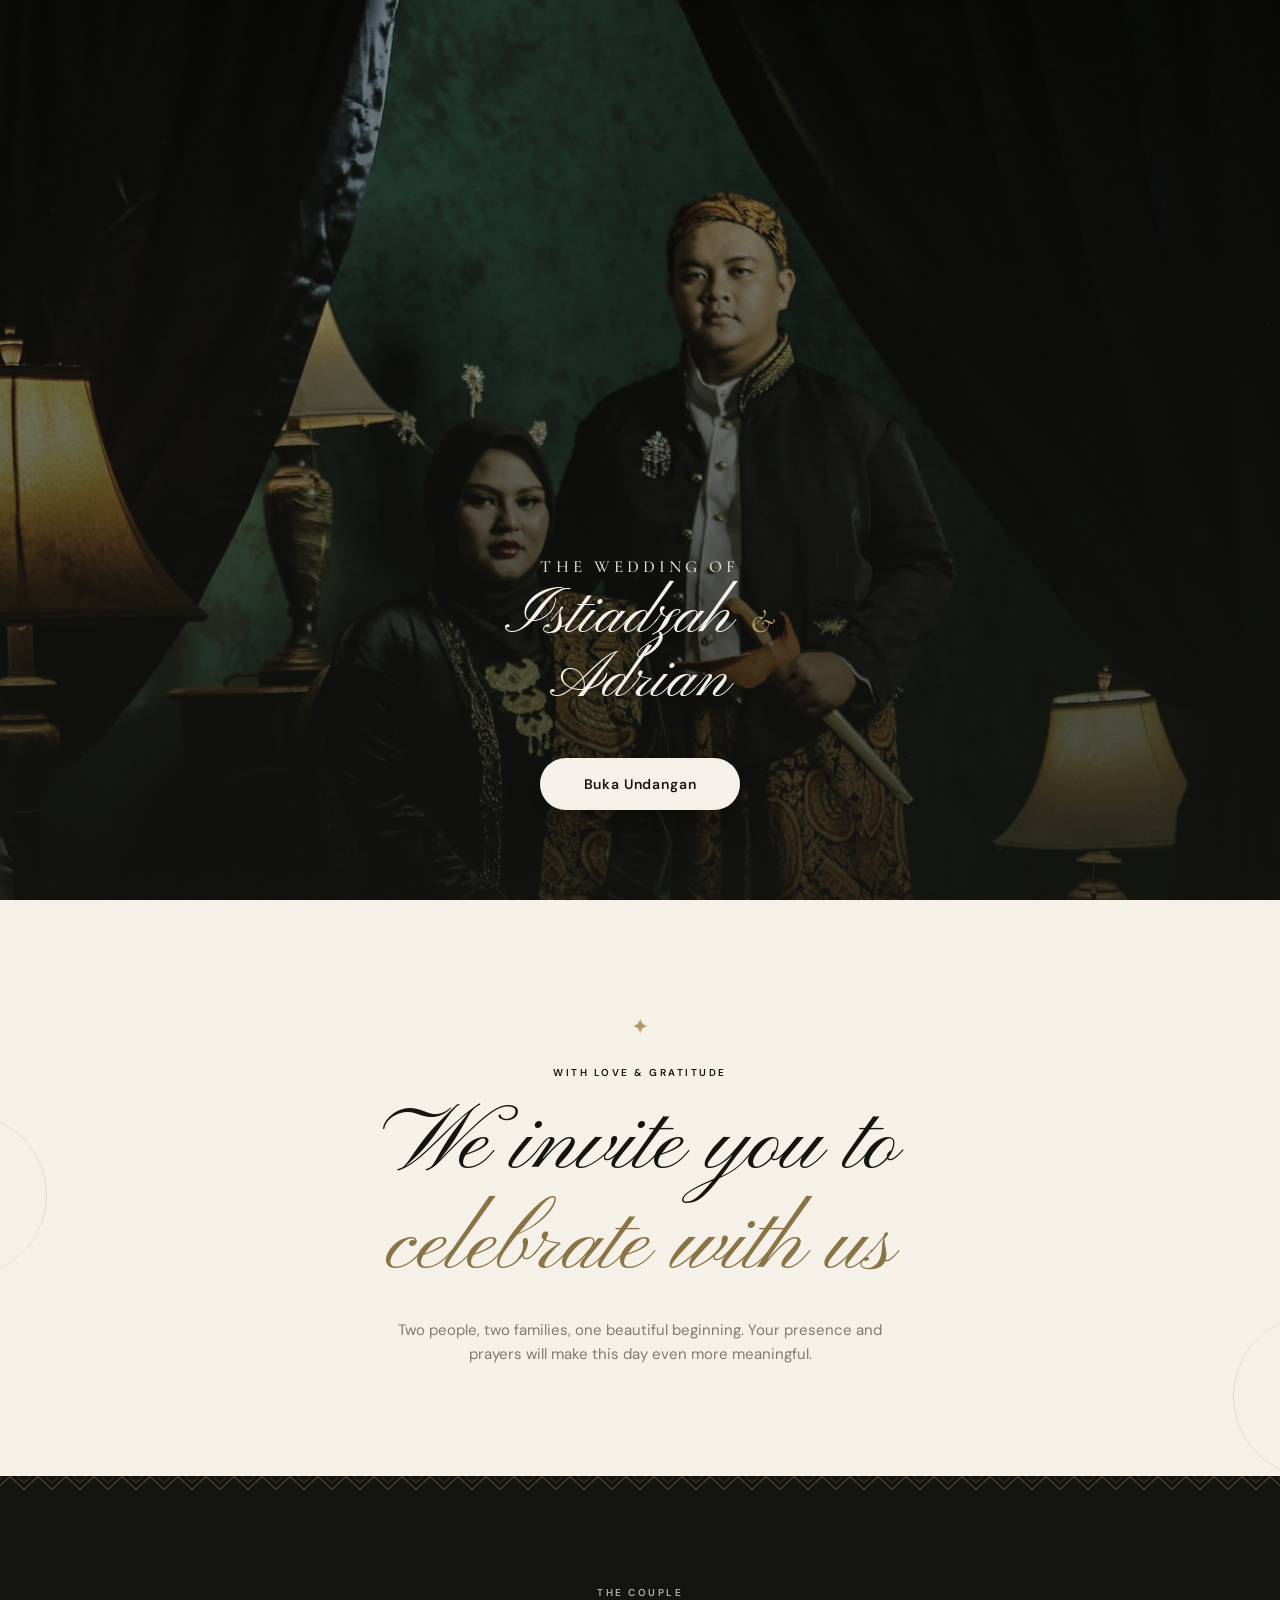
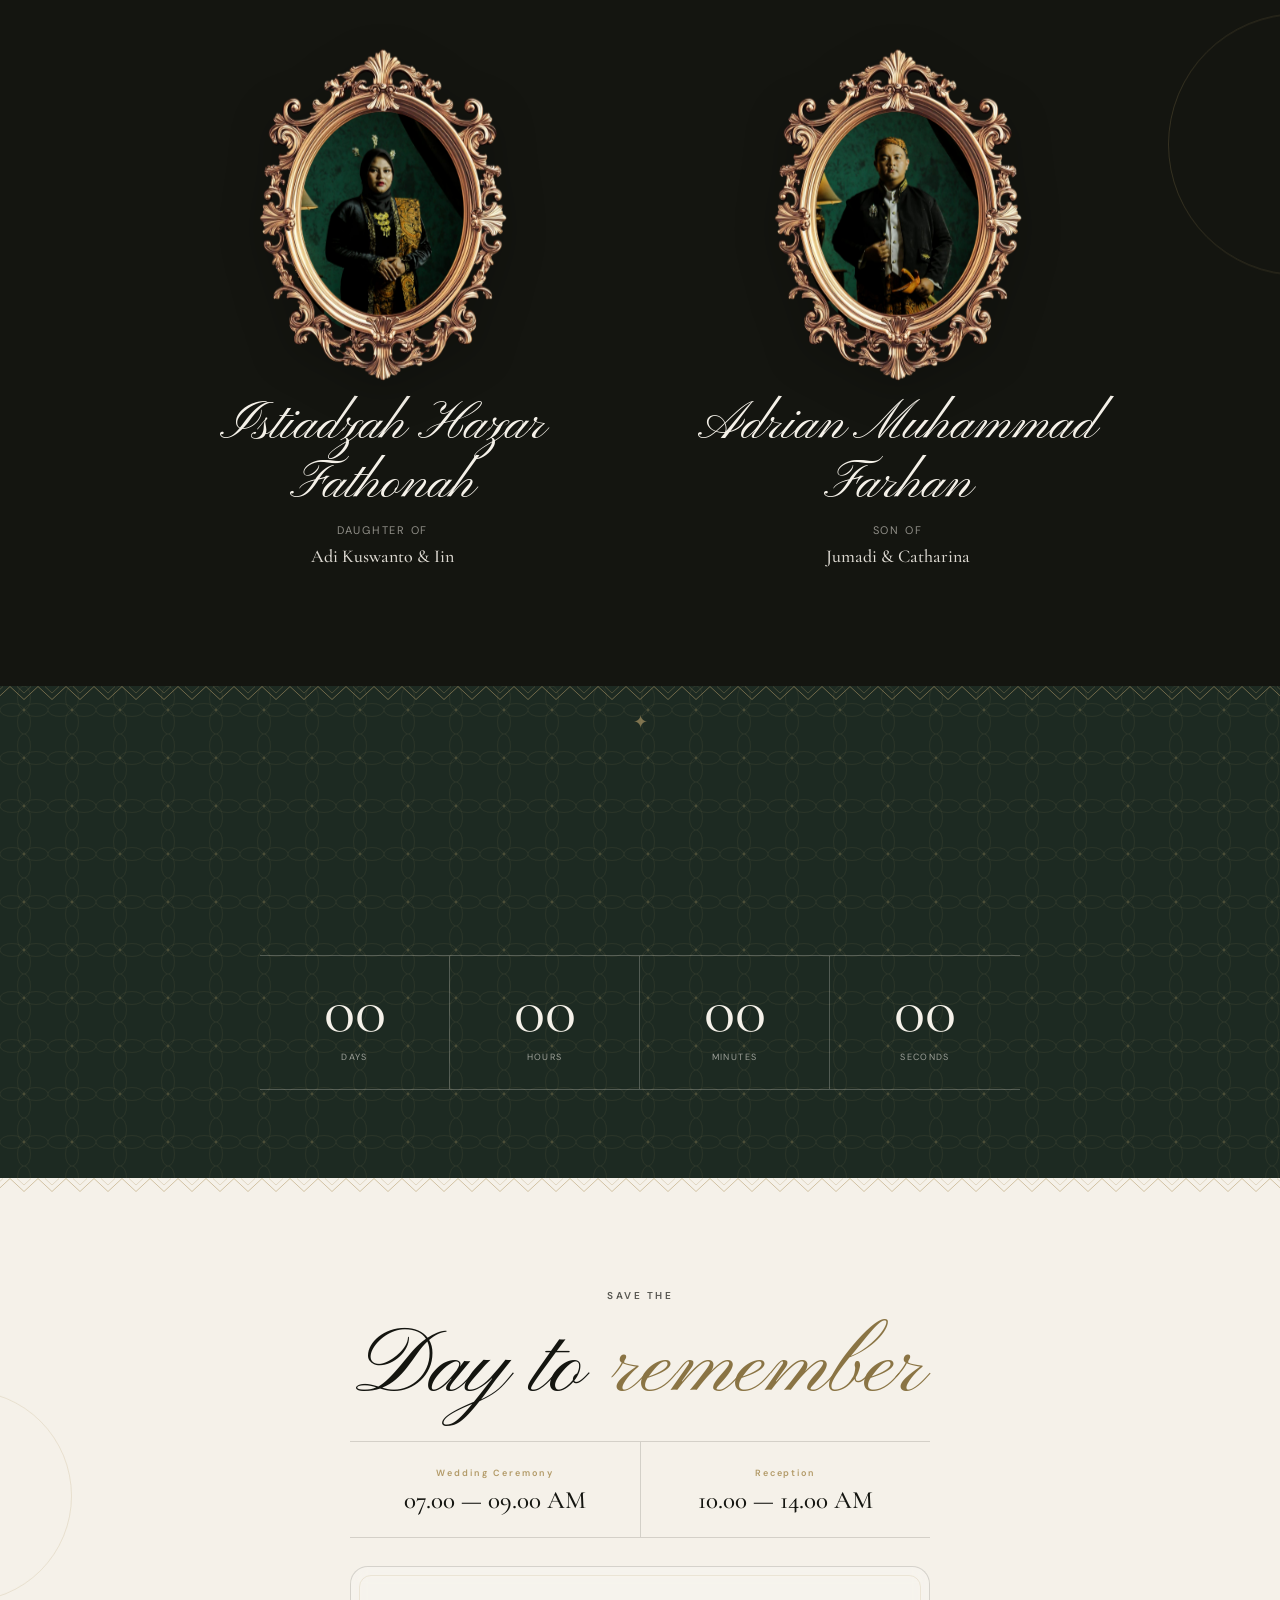
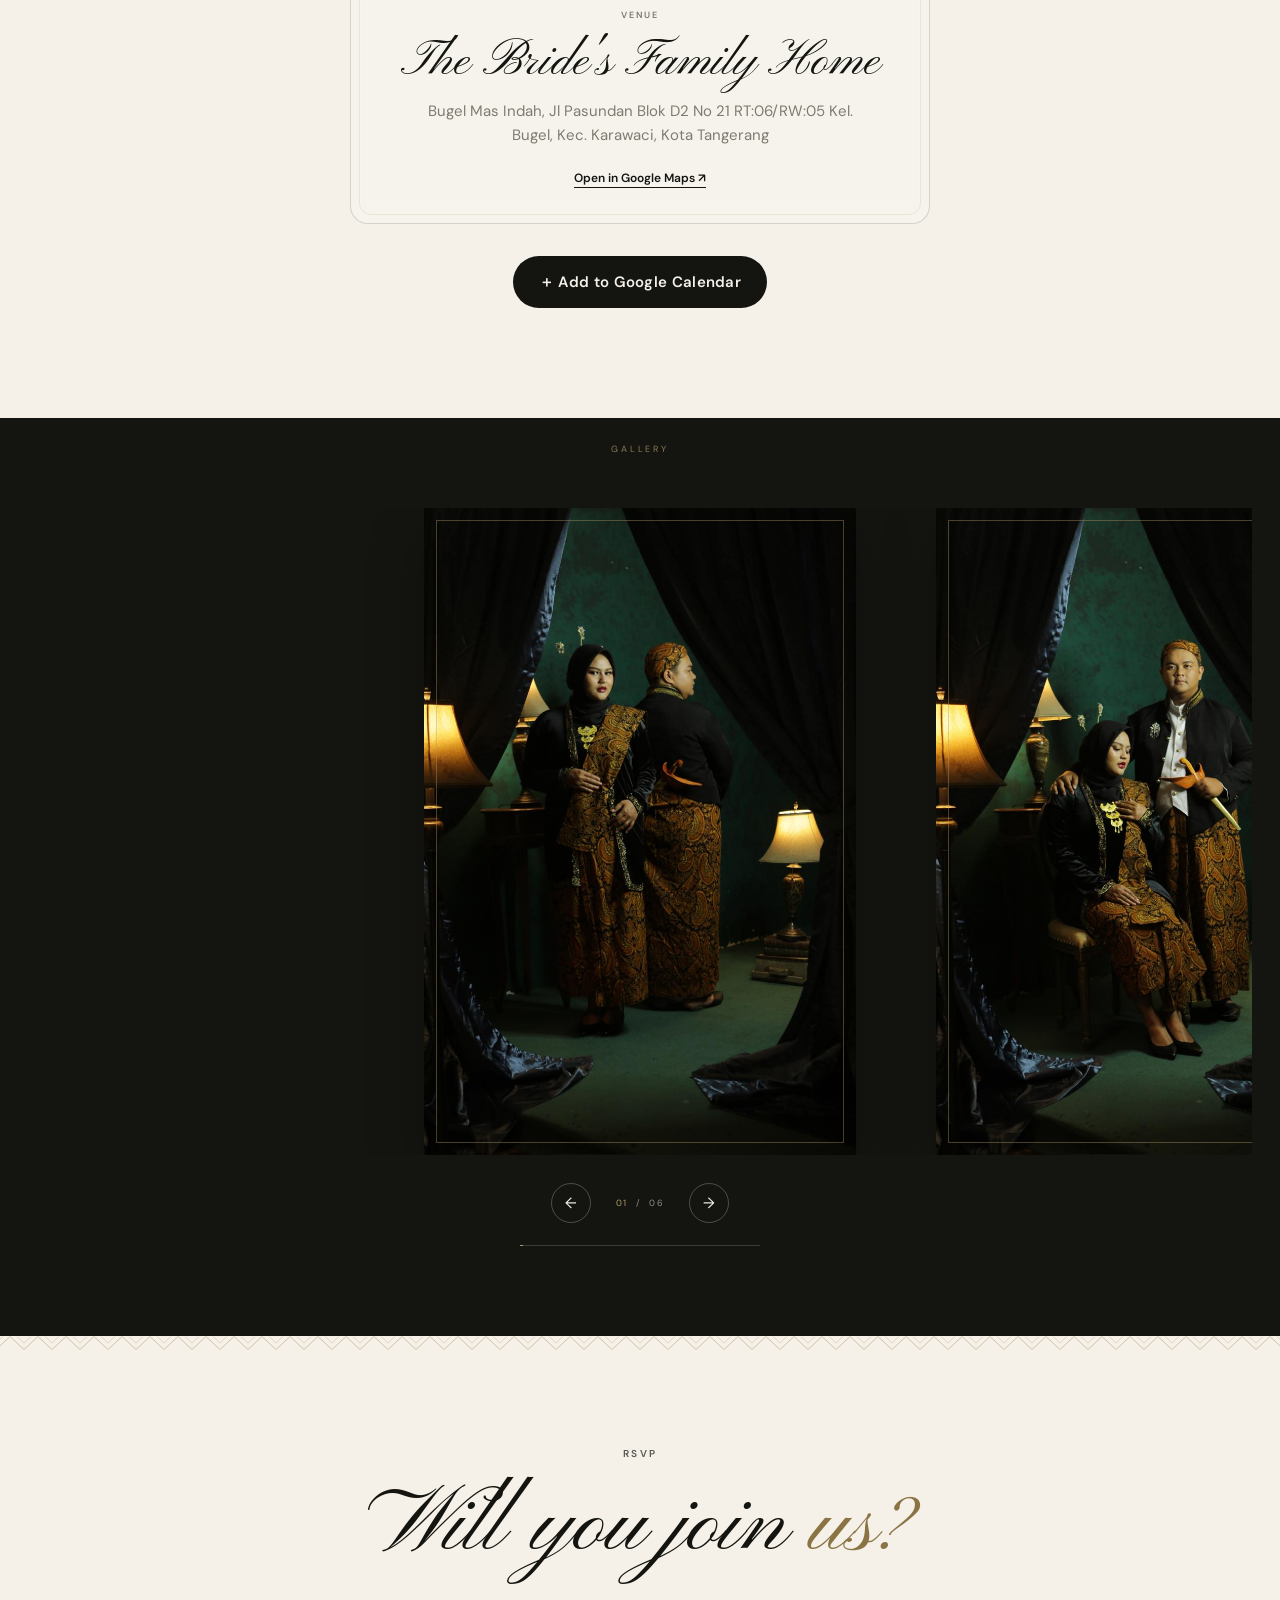
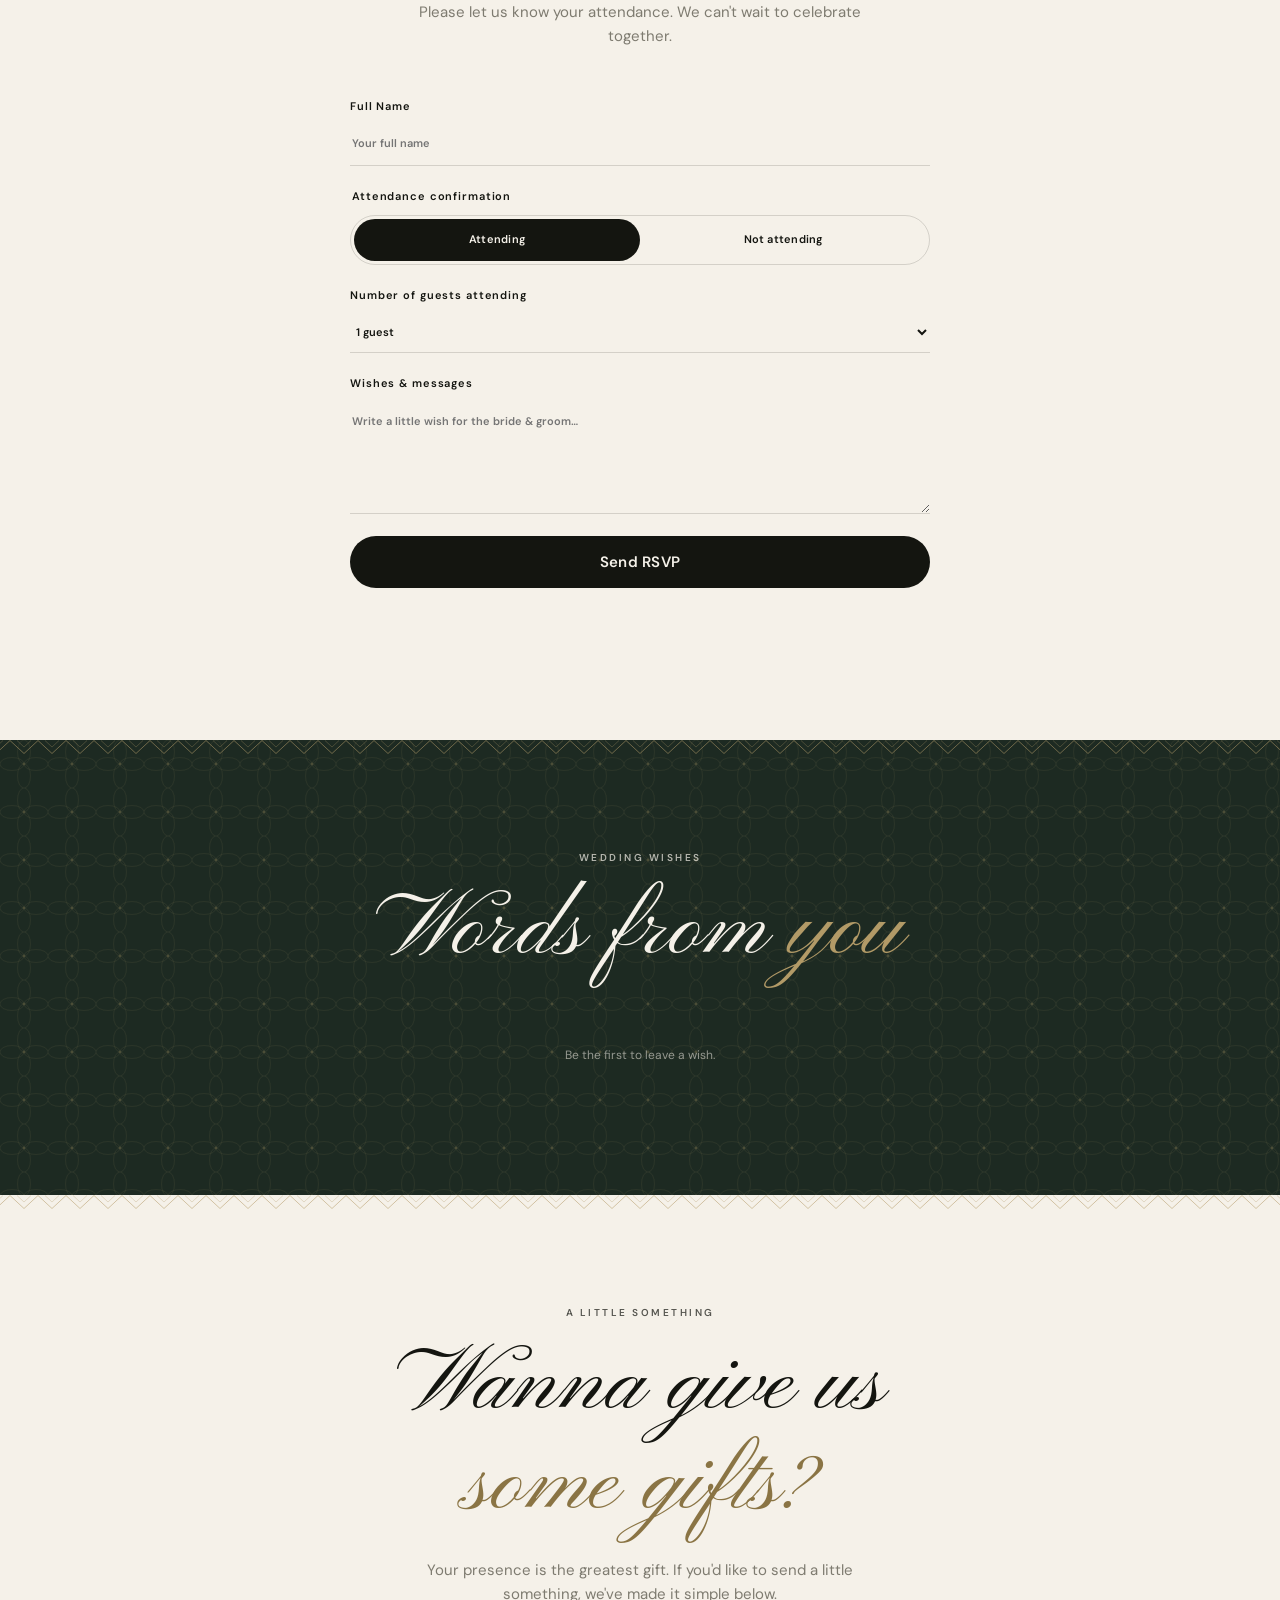
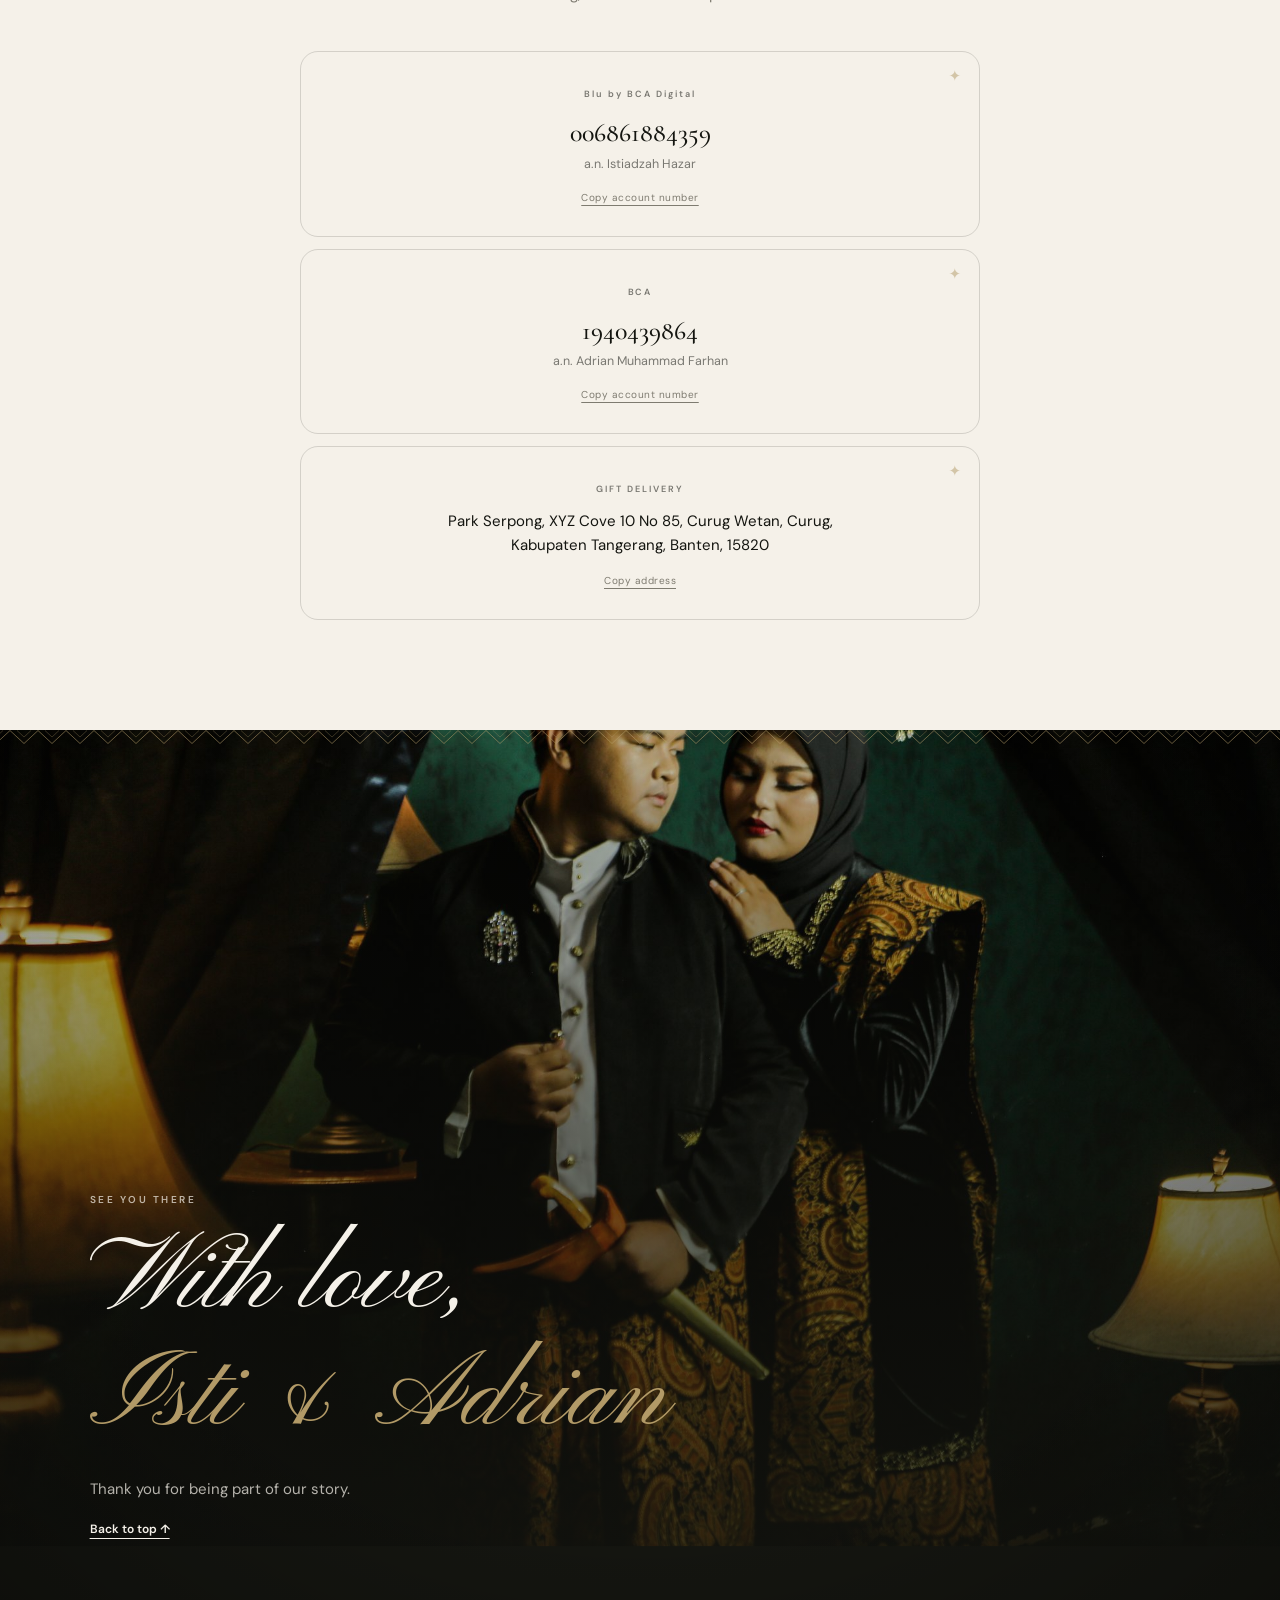
==== commit 457ce7ca: "Opening: embossed gunungan from supplied artwork, split into door halves - Linework becomes raised g" ====
--- a/index.html
+++ b/index.html
@@ -14,7 +14,7 @@
   <link rel="stylesheet" href="style.css">
 </head>
 <body>
-  <svg width="0" height="0" style="position:absolute" aria-hidden="true" focusable="false"><defs><linearGradient id="kg" x1="0" y1="0" x2="0" y2="1"><stop offset="0" stop-color="#f5f1e9" stop-opacity=".10"/><stop offset="1" stop-color="#b29a67" stop-opacity=".16"/></linearGradient><pattern id="lat" width="5" height="5" patternUnits="userSpaceOnUse" patternTransform="rotate(45)"><path d="M0 0H5M0 0V5" stroke="#b29a67" stroke-width=".45" stroke-opacity=".8" fill="none"/></pattern><g id="kayon-l" fill="none" stroke="#b29a67" stroke-linecap="round" stroke-linejoin="round" stroke-width=".9"><path d="M100 2L6 190Q2 206 8 222Q14 236 19 244V320Q19 324 24 324H100V2Z" fill="url(#kg)" stroke="none"/><path d="M100 2L6 190Q2 206 8 222Q14 236 19 244V320Q19 324 24 324H100" stroke-width="1.8"/><path d="M100 2L6 190Q2 206 8 222Q14 236 19 244V320Q19 324 24 324H100" transform="translate(7 9) scale(.93 .95)" stroke-width=".7" stroke-opacity=".8"/><rect x="97.2" y="66" width="2.1" height="76" fill="#b29a67" fill-opacity=".45" stroke-width=".5"/><path d="M99.3 8V345" stroke-width="1.1"/><path d="M99.3 20C94 24 92 30 99.3 36" /><circle cx="99.3" cy="14" r="1.6" fill="#b29a67"/><path d="M99.3 53 C96.6 55 93 48 90.3 44" /><path d="M90.1 44 L90.4 44.9 L91 45.5 L91.8 45.7 L92.6 45.6 L93.2 45.1 L93.5 44.5 L93.5 43.8 L93.2 43.2 L92.7 42.9 L92.1 42.8 L91.6 43 L91.3 43.4 L91.2 43.9 L91.3 44.3 L91.6 44.5 L91.9 44.6 L92.2 44.6 L92.4 44.4 L92.5 44.2 L92.4 44" /><path d="M96.8 52.5 Q94.1 51.5 94 47.7 Q97.2 49.7 96.8 52.5 Z" fill="#b29a67" fill-opacity=".3" stroke-width=".4"/><path d="M94.8 47.5 Q95.4 50.3 92.2 52.4 Q92.2 48.6 94.8 47.5 Z" fill="#b29a67" fill-opacity=".3" stroke-width=".4"/><path d="M92.8 45.5 Q90.2 44.5 90.1 40.8 Q93.3 42.7 92.8 45.5 Z" fill="#b29a67" fill-opacity=".3" stroke-width=".4"/><circle cx="99.3" cy="53" r="1" fill="#b29a67"/><path d="M99.3 62 C95.3 64 89.9 57 85.9 53" /><path d="M85.6 53 L86 54.3 L87 55.2 L88.2 55.6 L89.3 55.3 L90.2 54.7 L90.7 53.7 L90.6 52.7 L90.2 51.8 L89.4 51.3 L88.6 51.3 L87.8 51.6 L87.3 52.1 L87.2 52.8 L87.4 53.4 L87.8 53.8 L88.2 54 L88.7 53.9 L89 53.6 L89.1 53.3 L89.1 53" /><path d="M95.5 61.5 Q92.9 60.5 92.8 56.7 Q96 58.7 95.5 61.5 Z" fill="#b29a67" fill-opacity=".3" stroke-width=".4"/><path d="M92.6 56.5 Q93.2 59.3 90 61.4 Q90 57.6 92.6 56.5 Z" fill="#b29a67" fill-opacity=".3" stroke-width=".4"/><path d="M89.7 54.5 Q87 53.5 86.9 49.8 Q90.1 51.7 89.7 54.5 Z" fill="#b29a67" fill-opacity=".3" stroke-width=".4"/><circle cx="99.3" cy="62" r="1" fill="#b29a67"/><path d="M99.3 71 C94 73 86.8 66 81.5 62" /><path d="M81.1 62 L81.7 63.7 L82.9 64.9 L84.5 65.4 L86 65.1 L87.2 64.2 L87.8 62.9 L87.8 61.6 L87.2 60.5 L86.1 59.8 L85 59.7 L84 60.1 L83.4 60.8 L83.2 61.7 L83.4 62.5 L84 63.1 L84.6 63.3 L85.2 63.2 L85.6 62.8 L85.8 62.4 L85.7 62" /><path d="M94.3 70.5 Q91.7 69.5 91.6 65.7 Q94.8 67.7 94.3 70.5 Z" fill="#b29a67" fill-opacity=".3" stroke-width=".4"/><path d="M90.4 65.5 Q91 68.3 87.8 70.4 Q87.8 66.6 90.4 65.5 Z" fill="#b29a67" fill-opacity=".3" stroke-width=".4"/><path d="M86.5 63.5 Q83.8 62.5 83.7 58.8 Q86.9 60.7 86.5 63.5 Z" fill="#b29a67" fill-opacity=".3" stroke-width=".4"/><circle cx="99.3" cy="71" r="1" fill="#b29a67"/><path d="M99.3 80 C92.6 82 83.8 75 77.1 71" /><path d="M76.6 71 L77.3 73 L78.8 74.4 L80.6 75 L82.4 74.7 L83.8 73.6 L84.5 72.1 L84.5 70.5 L83.7 69.2 L82.6 68.4 L81.2 68.3 L80.1 68.7 L79.3 69.6 L79.1 70.7 L79.4 71.6 L80 72.3 L80.7 72.5 L81.5 72.4 L81.9 72 L82.1 71.5 L82.1 71" /><path d="M93.1 79.5 Q90.4 78.5 90.3 74.7 Q93.5 76.7 93.1 79.5 Z" fill="#b29a67" fill-opacity=".3" stroke-width=".4"/><path d="M88.2 74.5 Q88.8 77.3 85.6 79.4 Q85.6 75.6 88.2 74.5 Z" fill="#b29a67" fill-opacity=".3" stroke-width=".4"/><path d="M83.3 72.5 Q80.7 71.5 80.6 67.8 Q83.8 69.7 83.3 72.5 Z" fill="#b29a67" fill-opacity=".3" stroke-width=".4"/><circle cx="99.3" cy="80" r="1" fill="#b29a67"/><path d="M99.3 89 C91.3 91 80.7 84 72.7 80" /><path d="M72.2 80 L72.9 82 L74.3 83.4 L76.2 84 L78 83.7 L79.4 82.6 L80.1 81.1 L80.1 79.5 L79.3 78.2 L78.1 77.4 L76.8 77.3 L75.7 77.7 L74.9 78.6 L74.7 79.7 L75 80.6 L75.6 81.3 L76.3 81.5 L77 81.4 L77.5 81 L77.7 80.5 L77.7 80" /><path d="M91.8 88.5 Q89.2 87.5 89.1 83.7 Q92.3 85.7 91.8 88.5 Z" fill="#b29a67" fill-opacity=".3" stroke-width=".4"/><path d="M86 83.5 Q86.6 86.3 83.4 88.4 Q83.4 84.6 86 83.5 Z" fill="#b29a67" fill-opacity=".3" stroke-width=".4"/><path d="M80.1 81.5 Q77.5 80.5 77.4 76.8 Q80.6 78.7 80.1 81.5 Z" fill="#b29a67" fill-opacity=".3" stroke-width=".4"/><circle cx="99.3" cy="89" r="1" fill="#b29a67"/><path d="M99.3 40 C95 32 92 28 88 34" stroke-width=".6"/><path d="M90 31 Q88.2 29.5 89.2 26.6 Q91.2 29 90 31 Z" fill="#b29a67" fill-opacity=".3" stroke-width=".4"/><path d="M99.3 56 C95 48 92 44 88 50" stroke-width=".6"/><path d="M90 47 Q88.2 45.5 89.2 42.6 Q91.2 45 90 47 Z" fill="#b29a67" fill-opacity=".3" stroke-width=".4"/><path d="M99.3 72 C95 64 92 60 88 66" stroke-width=".6"/><path d="M90 63 Q88.2 61.5 89.2 58.6 Q91.2 61 90 63 Z" fill="#b29a67" fill-opacity=".3" stroke-width=".4"/><circle cx="73" cy="113" r="13.5" /><circle cx="73" cy="113" r="9.2" stroke-width=".6"/><circle cx="73" cy="113" r="2.2" fill="#b29a67" fill-opacity=".4"/><circle cx="84.4" cy="113" r="1.1" fill="#b29a67" fill-opacity=".55" stroke-width=".3"/><circle cx="82.9" cy="118.7" r="1.1" fill="#b29a67" fill-opacity=".55" stroke-width=".3"/><circle cx="78.7" cy="122.9" r="1.1" fill="#b29a67" fill-opacity=".55" stroke-width=".3"/><circle cx="73" cy="124.4" r="1.1" fill="#b29a67" fill-opacity=".55" stroke-width=".3"/><circle cx="67.3" cy="122.9" r="1.1" fill="#b29a67" fill-opacity=".55" stroke-width=".3"/><circle cx="63.1" cy="118.7" r="1.1" fill="#b29a67" fill-opacity=".55" stroke-width=".3"/><circle cx="61.6" cy="113" r="1.1" fill="#b29a67" fill-opacity=".55" stroke-width=".3"/><circle cx="63.1" cy="107.3" r="1.1" fill="#b29a67" fill-opacity=".55" stroke-width=".3"/><circle cx="67.3" cy="103.1" r="1.1" fill="#b29a67" fill-opacity=".55" stroke-width=".3"/><circle cx="73" cy="101.6" r="1.1" fill="#b29a67" fill-opacity=".55" stroke-width=".3"/><circle cx="78.7" cy="103.1" r="1.1" fill="#b29a67" fill-opacity=".55" stroke-width=".3"/><circle cx="82.9" cy="107.3" r="1.1" fill="#b29a67" fill-opacity=".55" stroke-width=".3"/><path d="M76 113L81 113" stroke-width=".4"/><path d="M75.1 115.1L78.7 118.7" stroke-width=".4"/><path d="M73 116L73 121" stroke-width=".4"/><path d="M70.9 115.1L67.3 118.7" stroke-width=".4"/><path d="M70 113L65 113" stroke-width=".4"/><path d="M70.9 110.9L67.3 107.3" stroke-width=".4"/><path d="M73 110L73 105" stroke-width=".4"/><path d="M75.1 110.9L78.7 107.3" stroke-width=".4"/><path d="M64 134q-4 -7 3 -8q3 -8 10 -3q6 -6 11 1q5 3 3 8" /><path d="M78 142q-3.2 -5.6 2.4 -6.4q2.4 -6.4 8 -2.4q4.8 -4.8 8.8 0.8q4 2.4 2.4 6.4" /><path d="M52 146q-3.2 -5.6 2.4 -6.4q2.4 -6.4 8 -2.4q4.8 -4.8 8.8 0.8q4 2.4 2.4 6.4" /><path d="M64 128 L63.4 129.8 L62 131 L60.4 131.4 L58.8 131 L57.6 130 L57.2 128.6 L57.4 127.2 L58.2 126.2 L59.3 125.8 L60.4 125.9 L61.2 126.4 L61.7 127.3 L61.6 128.1 L61.2 128.8 L60.6 129.1 L60 129.1 L59.6 128.8 L59.4 128.4" /><path d="M99.3 136C91 136 86 143 87 151C88 158 94 162 99.3 162" fill="#b29a67" fill-opacity=".16"/><path d="M95 143q-4 -3 -9 -1M96 140q-3 -6 -8 -6" /><circle cx="93.5" cy="148" r="2.2" /><circle cx="93.5" cy="148" r="0.8" fill="#b29a67"/><path d="M99.3 150q-3 2 0 5" /><path d="M92 156q4 4 7.3 2M93 157l1.2 5l2.2 -3" /><path d="M85.3 139.5 L85.9 141.1 L87.2 142.1 L88.7 142.2 L90 141.6 L90.7 140.4 L90.7 139.2 L90.1 138.2 L89.1 137.7 L88.1 137.8 L87.4 138.4 L87.1 139.2 L87.3 139.9 L87.8 140.3 L88.4 140.4 L88.8 140.2 L89 139.8" /><path d="M81.1 148.9 L81.2 147.3 L82.1 146.1 L83.4 145.5 L84.7 145.7 L85.7 146.6 L86.1 147.7 L85.8 148.7 L85 149.4 L84.1 149.6 L83.3 149.3 L82.9 148.7 L82.8 148 L83.1 147.5 L83.6 147.2 L84.1 147.3 L84.3 147.6" /><path d="M99.3 163L96 169L99.3 174" /><path d="M82.4 50L76 45.2" /><path d="M80.8 48.8 Q79.4 50.7 76.4 49.9 Q78.7 47.8 80.8 48.8 Z" fill="#b29a67" fill-opacity=".3" stroke-width=".4"/><path d="M80.8 48.8 Q79.2 47 80.7 44.3 Q82.2 47 80.8 48.8 Z" fill="#b29a67" fill-opacity=".3" stroke-width=".4"/><path d="M79.2 47.6 Q77.8 49.5 74.8 48.7 Q77.1 46.6 79.2 47.6 Z" fill="#b29a67" fill-opacity=".3" stroke-width=".4"/><path d="M79.2 47.6 Q77.6 45.8 79.1 43.1 Q80.6 45.8 79.2 47.6 Z" fill="#b29a67" fill-opacity=".3" stroke-width=".4"/><path d="M77.6 46.4 Q76.2 48.3 73.2 47.5 Q75.5 45.4 77.6 46.4 Z" fill="#b29a67" fill-opacity=".3" stroke-width=".4"/><path d="M77.6 46.4 Q76 44.6 77.5 41.9 Q79 44.5 77.6 46.4 Z" fill="#b29a67" fill-opacity=".3" stroke-width=".4"/><path d="M65.7 84L59.3 79.2" /><path d="M64.1 82.8 Q62.8 84.7 59.8 83.9 Q62 81.8 64.1 82.8 Z" fill="#b29a67" fill-opacity=".3" stroke-width=".4"/><path d="M64.1 82.8 Q62.6 81 64 78.3 Q65.6 81 64.1 82.8 Z" fill="#b29a67" fill-opacity=".3" stroke-width=".4"/><path d="M62.5 81.6 Q61.2 83.5 58.2 82.7 Q60.4 80.6 62.5 81.6 Z" fill="#b29a67" fill-opacity=".3" stroke-width=".4"/><path d="M62.5 81.6 Q61 79.8 62.4 77.1 Q64 79.8 62.5 81.6 Z" fill="#b29a67" fill-opacity=".3" stroke-width=".4"/><path d="M60.9 80.4 Q59.6 82.3 56.6 81.5 Q58.8 79.4 60.9 80.4 Z" fill="#b29a67" fill-opacity=".3" stroke-width=".4"/><path d="M60.9 80.4 Q59.4 78.6 60.8 75.9 Q62.4 78.5 60.9 80.4 Z" fill="#b29a67" fill-opacity=".3" stroke-width=".4"/><path d="M49.1 118L42.7 113.2" /><path d="M47.5 116.8 Q46.1 118.7 43.1 117.9 Q45.4 115.8 47.5 116.8 Z" fill="#b29a67" fill-opacity=".3" stroke-width=".4"/><path d="M47.5 116.8 Q45.9 115 47.4 112.3 Q48.9 115 47.5 116.8 Z" fill="#b29a67" fill-opacity=".3" stroke-width=".4"/><path d="M45.9 115.6 Q44.5 117.5 41.5 116.7 Q43.8 114.6 45.9 115.6 Z" fill="#b29a67" fill-opacity=".3" stroke-width=".4"/><path d="M45.9 115.6 Q44.4 113.8 45.8 111.1 Q47.4 113.8 45.9 115.6 Z" fill="#b29a67" fill-opacity=".3" stroke-width=".4"/><path d="M44.3 114.4 Q42.9 116.3 39.9 115.5 Q42.2 113.4 44.3 114.4 Z" fill="#b29a67" fill-opacity=".3" stroke-width=".4"/><path d="M44.3 114.4 Q42.8 112.6 44.2 109.9 Q45.8 112.5 44.3 114.4 Z" fill="#b29a67" fill-opacity=".3" stroke-width=".4"/><path d="M32.4 152L24.9 149.3" /><path d="M30.6 151.3 Q29.8 153.5 26.7 153.7 Q28.2 151 30.6 151.3 Z" fill="#b29a67" fill-opacity=".3" stroke-width=".4"/><path d="M30.6 151.3 Q28.6 150.1 29.1 147 Q31.4 149.1 30.6 151.3 Z" fill="#b29a67" fill-opacity=".3" stroke-width=".4"/><path d="M28.7 150.6 Q27.9 152.9 24.8 153 Q26.4 150.3 28.7 150.6 Z" fill="#b29a67" fill-opacity=".3" stroke-width=".4"/><path d="M28.7 150.6 Q26.7 149.4 27.3 146.4 Q29.5 148.4 28.7 150.6 Z" fill="#b29a67" fill-opacity=".3" stroke-width=".4"/><path d="M26.8 149.9 Q26 152.2 23 152.3 Q24.5 149.6 26.8 149.9 Z" fill="#b29a67" fill-opacity=".3" stroke-width=".4"/><path d="M26.8 149.9 Q24.8 148.7 25.4 145.7 Q27.7 147.8 26.8 149.9 Z" fill="#b29a67" fill-opacity=".3" stroke-width=".4"/><path d="M20.7 176L14.3 171.2" /><path d="M19.1 174.8 Q17.7 176.7 14.7 175.9 Q17 173.8 19.1 174.8 Z" fill="#b29a67" fill-opacity=".3" stroke-width=".4"/><path d="M19.1 174.8 Q17.6 173 19 170.3 Q20.6 173 19.1 174.8 Z" fill="#b29a67" fill-opacity=".3" stroke-width=".4"/><path d="M17.5 173.6 Q16.1 175.5 13.1 174.7 Q15.4 172.6 17.5 173.6 Z" fill="#b29a67" fill-opacity=".3" stroke-width=".4"/><path d="M17.5 173.6 Q16 171.8 17.4 169.1 Q19 171.8 17.5 173.6 Z" fill="#b29a67" fill-opacity=".3" stroke-width=".4"/><path d="M15.9 172.4 Q14.5 174.3 11.5 173.5 Q13.8 171.4 15.9 172.4 Z" fill="#b29a67" fill-opacity=".3" stroke-width=".4"/><path d="M15.9 172.4 Q14.4 170.6 15.8 167.9 Q17.4 170.5 15.9 172.4 Z" fill="#b29a67" fill-opacity=".3" stroke-width=".4"/><path d="M27.2 262L25.8 254.1" /><path d="M26.8 260 Q24.7 260.6 23.3 258.1 Q26.1 257.9 26.8 260 Z" fill="#b29a67" fill-opacity=".3" stroke-width=".4"/><path d="M26.8 260 Q26.8 257.8 29.5 257 Q29 259.8 26.8 260 Z" fill="#b29a67" fill-opacity=".3" stroke-width=".4"/><path d="M26.5 258.1 Q24.4 258.6 23 256.2 Q25.8 256 26.5 258.1 Z" fill="#b29a67" fill-opacity=".3" stroke-width=".4"/><path d="M26.5 258.1 Q26.4 255.9 29.1 255.1 Q28.7 257.9 26.5 258.1 Z" fill="#b29a67" fill-opacity=".3" stroke-width=".4"/><path d="M26.1 256.1 Q24 256.6 22.6 254.2 Q25.4 254 26.1 256.1 Z" fill="#b29a67" fill-opacity=".3" stroke-width=".4"/><path d="M26.1 256.1 Q26.1 253.9 28.8 253.1 Q28.3 255.9 26.1 256.1 Z" fill="#b29a67" fill-opacity=".3" stroke-width=".4"/><path d="M27.2 292L25.8 284.1" /><path d="M26.8 290 Q24.7 290.6 23.3 288.1 Q26.1 287.9 26.8 290 Z" fill="#b29a67" fill-opacity=".3" stroke-width=".4"/><path d="M26.8 290 Q26.8 287.8 29.5 287 Q29 289.8 26.8 290 Z" fill="#b29a67" fill-opacity=".3" stroke-width=".4"/><path d="M26.5 288.1 Q24.4 288.6 23 286.2 Q25.8 286 26.5 288.1 Z" fill="#b29a67" fill-opacity=".3" stroke-width=".4"/><path d="M26.5 288.1 Q26.4 285.9 29.1 285.1 Q28.7 287.9 26.5 288.1 Z" fill="#b29a67" fill-opacity=".3" stroke-width=".4"/><path d="M26.1 286.1 Q24 286.6 22.6 284.2 Q25.4 284 26.1 286.1 Z" fill="#b29a67" fill-opacity=".3" stroke-width=".4"/><path d="M26.1 286.1 Q26.1 283.9 28.8 283.1 Q28.3 285.9 26.1 286.1 Z" fill="#b29a67" fill-opacity=".3" stroke-width=".4"/><path d="M27.2 316L25.8 308.1" /><path d="M26.8 314 Q24.7 314.6 23.3 312.1 Q26.1 311.9 26.8 314 Z" fill="#b29a67" fill-opacity=".3" stroke-width=".4"/><path d="M26.8 314 Q26.8 311.8 29.5 311 Q29 313.8 26.8 314 Z" fill="#b29a67" fill-opacity=".3" stroke-width=".4"/><path d="M26.5 312.1 Q24.4 312.6 23 310.2 Q25.8 310 26.5 312.1 Z" fill="#b29a67" fill-opacity=".3" stroke-width=".4"/><path d="M26.5 312.1 Q26.4 309.9 29.1 309.1 Q28.7 311.9 26.5 312.1 Z" fill="#b29a67" fill-opacity=".3" stroke-width=".4"/><path d="M26.1 310.1 Q24 310.6 22.6 308.2 Q25.4 308 26.1 310.1 Z" fill="#b29a67" fill-opacity=".3" stroke-width=".4"/><path d="M26.1 310.1 Q26.1 307.9 28.8 307.1 Q28.3 309.9 26.1 310.1 Z" fill="#b29a67" fill-opacity=".3" stroke-width=".4"/><path d="M54 214 C46 204 26 194 8.6 192" stroke-width="0.8"/><path d="M54 215.4 C45 206 27.5 199 7.4 197.6" stroke-width="0.5"/><path d="M54 216.8 C44 208 29 204 6.2 203.2" stroke-width="0.8"/><path d="M54 218.2 C43 210 30.5 209 6.5 208.8" stroke-width="0.5"/><path d="M54 219.6 C42 212 32 214 8.4 214.4" stroke-width="0.8"/><path d="M54 221 C41 214 33.5 219 10.3 220" stroke-width="0.5"/><path d="M54 222.4 C40 216 35 224 12.5 225.6" stroke-width="0.8"/><path d="M54 214Q44 232 24 238" stroke-width=".6"/><path d="M18 228q-3 5 -1 9" stroke-width=".4" stroke-opacity=".7"/><path d="M23 227.5q-3 5 -1 9" stroke-width=".4" stroke-opacity=".7"/><path d="M28 227q-3 5 -1 9" stroke-width=".4" stroke-opacity=".7"/><path d="M33 226.5q-3 5 -1 9" stroke-width=".4" stroke-opacity=".7"/><path d="M38 226q-3 5 -1 9" stroke-width=".4" stroke-opacity=".7"/><path d="M54 210C50 205 58 202 63 205C68 208 66 215 60 217C56 218 53 216 54 210Z" fill="#b29a67" fill-opacity=".2"/><circle cx="59" cy="209" r="1.1" fill="#b29a67"/><path d="M63 205q6 -1 7 4q-4 0 -6 2" /><path d="M57 204 L58.7 203.3 L59.5 201.8 L59.4 200.2 L58.4 199.1 L57 198.9 L55.9 199.4 L55.3 200.5 L55.5 201.5 L56.2 202.1 L57 202.2 L57.6 201.9 L57.8 201.3 L57.7 200.8 L57.3 200.6" /><path d="M100 200L58 240H100Z" fill="url(#lat)" stroke-width="1"/><path d="M100 200L56 242H100" stroke-width="1.2"/><path d="M60 242H100" /><path d="M66 246H100" stroke-opacity=".7"/><path d="M68 248V298" /><rect x="65.5" y="246" width="5" height="3.2" stroke-width=".5"/><rect x="65.5" y="296" width="5" height="3.2" stroke-width=".5"/><path d="M63.7 249.8 L64.3 250.9 L65.5 251.2 L66.4 250.6 L66.5 249.7 L66 249 L65.2 249 L64.8 249.4 L64.8 249.9 L65.2 250.2 L65.5 250.1" stroke-width=".4"/><path d="M75 248V298" /><rect x="72.5" y="246" width="5" height="3.2" stroke-width=".5"/><rect x="72.5" y="296" width="5" height="3.2" stroke-width=".5"/><path d="M70.7 249.8 L71.3 250.9 L72.5 251.2 L73.4 250.6 L73.5 249.7 L73 249 L72.2 249 L71.8 249.4 L71.8 249.9 L72.2 250.2 L72.5 250.1" stroke-width=".4"/><path d="M82 248V298" /><rect x="79.5" y="246" width="5" height="3.2" stroke-width=".5"/><rect x="79.5" y="296" width="5" height="3.2" stroke-width=".5"/><path d="M77.7 249.8 L78.3 250.9 L79.5 251.2 L80.4 250.6 L80.5 249.7 L80 249 L79.2 249 L78.8 249.4 L78.8 249.9 L79.2 250.2 L79.5 250.1" stroke-width=".4"/><rect x="87" y="250" width="12.3" height="48" stroke-width=".9"/><path d="M93.2 250V298" stroke-width=".4"/><path d="M93.2 257L97.5 264L93.2 271L88.9 264Z" stroke-width=".7"/><path d="M93.2 276L97.5 283L93.2 290L88.9 283Z" stroke-width=".7"/><path d="M93.2 259V269M88.9 264H97.5" stroke-width=".35"/><path d="M70 299H99.3" stroke-opacity=".8" stroke-width=".6"/><path d="M67.4 304H99.3" stroke-opacity=".8" stroke-width=".6"/><path d="M64.8 309H99.3" stroke-opacity=".8" stroke-width=".6"/><path d="M62.2 314H99.3" stroke-opacity=".8" stroke-width=".6"/><path d="M59.6 319H99.3" stroke-opacity=".8" stroke-width=".6"/><path d="M66 299V323" stroke-width=".3" stroke-opacity=".6"/><path d="M70 299V323" stroke-width=".3" stroke-opacity=".6"/><path d="M74 299V323" stroke-width=".3" stroke-opacity=".6"/><path d="M78 299V323" stroke-width=".3" stroke-opacity=".6"/><path d="M82 299V323" stroke-width=".3" stroke-opacity=".6"/><path d="M86 299V323" stroke-width=".3" stroke-opacity=".6"/><path d="M90 299V323" stroke-width=".3" stroke-opacity=".6"/><path d="M94 299V323" stroke-width=".3" stroke-opacity=".6"/><path d="M98 299V323" stroke-width=".3" stroke-opacity=".6"/><circle cx="40" cy="274" r="6.2" fill="#b29a67" fill-opacity=".2"/><path d="M33.8 271q4 -10 12.4 0M36.5 268l1.5 -5M40 268l0 -6M43.5 268l-1.5 -5" /><circle cx="37.7" cy="272.8" r="1.1" fill="#b29a67"/><circle cx="42.3" cy="272.8" r="1.1" fill="#b29a67"/><path d="M37 276.6q3 2.6 6 0M38 277l.8 3M42 277l-.8 3" /><path d="M31 282Q40 277 49 282L48 316H28 Z" fill="#b29a67" fill-opacity=".14"/><circle cx="32" cy="298" r="8.5" /><circle cx="32" cy="298" r="6.3" stroke-width=".4"/><path d="M32 292.7 L33.3 296.2 L37 296.4 L34.1 298.7 L35.1 302.3 L32 300.2 L28.9 302.3 L29.9 298.7 L27 296.4 L30.7 296.2Z" /><rect x="49" y="256" width="4.2" height="46" rx="2" stroke-width=".8"/><circle cx="51.1" cy="260" r="0.8" fill="#b29a67"/><circle cx="51.1" cy="268.5" r="0.8" fill="#b29a67"/><circle cx="51.1" cy="277" r="0.8" fill="#b29a67"/><circle cx="51.1" cy="285.5" r="0.8" fill="#b29a67"/><circle cx="51.1" cy="294" r="0.8" fill="#b29a67"/><path d="M28 312q5 4 10 0q5 4 10 0" /><path d="M97 324V345H99.3" stroke-width="1.6"/><path d="M95 332H99.3M95 337H99.3" stroke-width=".9"/><ellipse cx="50" cy="168" rx="20" ry="7" transform="rotate(-4 50 168)" fill="#b29a67" fill-opacity=".14"/><ellipse cx="73.5" cy="164" rx="6" ry="5.6" transform="rotate(0 73.5 164)" fill="#b29a67" fill-opacity=".14"/><ellipse cx="80.5" cy="167.5" rx="3.8" ry="2.7" transform="rotate(10 80.5 167.5)" fill="#b29a67" fill-opacity=".14"/><path d="M69 159L70 154L74 158M75 158L78 154L79 160" stroke-width=".8"/><circle cx="75" cy="163" r="0.9" fill="#b29a67"/><path d="M79 169q3 2.5 5 0M79.5 171.5q3 2 5.5 .2" stroke-width=".6"/><path d="M82 166q3 -1 5 -2.5M82 165q3 -2 5 -4.5" stroke-width=".4"/><path d="M63.1 172L62.1 186M64.9 172L63.9 186" stroke-width=".8"/><ellipse cx="63.3" cy="186.4" rx="2.2" ry="0.9" transform="rotate(0 63.3 186.4)" /><path d="M57.1 174L53.1 187M58.9 174L54.9 187" stroke-width=".8"/><ellipse cx="54.3" cy="187.4" rx="2.2" ry="0.9" transform="rotate(0 54.3 187.4)" /><path d="M38.1 174L34.1 187M39.9 174L35.9 187" stroke-width=".8"/><ellipse cx="35.3" cy="187.4" rx="2.2" ry="0.9" transform="rotate(0 35.3 187.4)" /><path d="M32.1 172L28.1 186M33.9 172L29.9 186" stroke-width=".8"/><ellipse cx="29.3" cy="186.4" rx="2.2" ry="0.9" transform="rotate(0 29.3 186.4)" /><path d="M30.5 165C22 166 19 157 24 153C27 151 30 153 29 156" stroke-width=".9"/><path d="M36 161.5q-1.2 4.4 .6 9" stroke-width=".7"/><path d="M39.9 161.9q-1.2 4.4 .6 9" stroke-width=".7"/><path d="M43.8 161.5q-1.2 4.4 .6 9" stroke-width=".7"/><path d="M47.7 161.9q-1.2 4.4 .6 9" stroke-width=".7"/><path d="M51.6 161.5q-1.2 4.4 .6 9" stroke-width=".7"/><path d="M55.5 161.9q-1.2 4.4 .6 9" stroke-width=".7"/><path d="M59.4 161.5q-1.2 4.4 .6 9" stroke-width=".7"/><path d="M63.3 161.9q-1.2 4.4 .6 9" stroke-width=".7"/><path d="M69 160q-3 3 -2 7M70 160q4 -2 8 0" stroke-width=".5"/></g><g id="kayon-r" fill="none" stroke="#b29a67" stroke-linecap="round" stroke-linejoin="round" stroke-width=".9"><path d="M100 2L6 190Q2 206 8 222Q14 236 19 244V320Q19 324 24 324H100V2Z" fill="url(#kg)" stroke="none"/><path d="M100 2L6 190Q2 206 8 222Q14 236 19 244V320Q19 324 24 324H100" stroke-width="1.8"/><path d="M100 2L6 190Q2 206 8 222Q14 236 19 244V320Q19 324 24 324H100" transform="translate(7 9) scale(.93 .95)" stroke-width=".7" stroke-opacity=".8"/><rect x="97.2" y="66" width="2.1" height="76" fill="#b29a67" fill-opacity=".45" stroke-width=".5"/><path d="M99.3 8V345" stroke-width="1.1"/><path d="M99.3 20C94 24 92 30 99.3 36" /><circle cx="99.3" cy="14" r="1.6" fill="#b29a67"/><path d="M99.3 53 C96.6 55 93 48 90.3 44" /><path d="M90.1 44 L90.4 44.9 L91 45.5 L91.8 45.7 L92.6 45.6 L93.2 45.1 L93.5 44.5 L93.5 43.8 L93.2 43.2 L92.7 42.9 L92.1 42.8 L91.6 43 L91.3 43.4 L91.2 43.9 L91.3 44.3 L91.6 44.5 L91.9 44.6 L92.2 44.6 L92.4 44.4 L92.5 44.2 L92.4 44" /><path d="M96.8 52.5 Q94.1 51.5 94 47.7 Q97.2 49.7 96.8 52.5 Z" fill="#b29a67" fill-opacity=".3" stroke-width=".4"/><path d="M94.8 47.5 Q95.4 50.3 92.2 52.4 Q92.2 48.6 94.8 47.5 Z" fill="#b29a67" fill-opacity=".3" stroke-width=".4"/><path d="M92.8 45.5 Q90.2 44.5 90.1 40.8 Q93.3 42.7 92.8 45.5 Z" fill="#b29a67" fill-opacity=".3" stroke-width=".4"/><circle cx="99.3" cy="53" r="1" fill="#b29a67"/><path d="M99.3 62 C95.3 64 89.9 57 85.9 53" /><path d="M85.6 53 L86 54.3 L87 55.2 L88.2 55.6 L89.3 55.3 L90.2 54.7 L90.7 53.7 L90.6 52.7 L90.2 51.8 L89.4 51.3 L88.6 51.3 L87.8 51.6 L87.3 52.1 L87.2 52.8 L87.4 53.4 L87.8 53.8 L88.2 54 L88.7 53.9 L89 53.6 L89.1 53.3 L89.1 53" /><path d="M95.5 61.5 Q92.9 60.5 92.8 56.7 Q96 58.7 95.5 61.5 Z" fill="#b29a67" fill-opacity=".3" stroke-width=".4"/><path d="M92.6 56.5 Q93.2 59.3 90 61.4 Q90 57.6 92.6 56.5 Z" fill="#b29a67" fill-opacity=".3" stroke-width=".4"/><path d="M89.7 54.5 Q87 53.5 86.9 49.8 Q90.1 51.7 89.7 54.5 Z" fill="#b29a67" fill-opacity=".3" stroke-width=".4"/><circle cx="99.3" cy="62" r="1" fill="#b29a67"/><path d="M99.3 71 C94 73 86.8 66 81.5 62" /><path d="M81.1 62 L81.7 63.7 L82.9 64.9 L84.5 65.4 L86 65.1 L87.2 64.2 L87.8 62.9 L87.8 61.6 L87.2 60.5 L86.1 59.8 L85 59.7 L84 60.1 L83.4 60.8 L83.2 61.7 L83.4 62.5 L84 63.1 L84.6 63.3 L85.2 63.2 L85.6 62.8 L85.8 62.4 L85.7 62" /><path d="M94.3 70.5 Q91.7 69.5 91.6 65.7 Q94.8 67.7 94.3 70.5 Z" fill="#b29a67" fill-opacity=".3" stroke-width=".4"/><path d="M90.4 65.5 Q91 68.3 87.8 70.4 Q87.8 66.6 90.4 65.5 Z" fill="#b29a67" fill-opacity=".3" stroke-width=".4"/><path d="M86.5 63.5 Q83.8 62.5 83.7 58.8 Q86.9 60.7 86.5 63.5 Z" fill="#b29a67" fill-opacity=".3" stroke-width=".4"/><circle cx="99.3" cy="71" r="1" fill="#b29a67"/><path d="M99.3 80 C92.6 82 83.8 75 77.1 71" /><path d="M76.6 71 L77.3 73 L78.8 74.4 L80.6 75 L82.4 74.7 L83.8 73.6 L84.5 72.1 L84.5 70.5 L83.7 69.2 L82.6 68.4 L81.2 68.3 L80.1 68.7 L79.3 69.6 L79.1 70.7 L79.4 71.6 L80 72.3 L80.7 72.5 L81.5 72.4 L81.9 72 L82.1 71.5 L82.1 71" /><path d="M93.1 79.5 Q90.4 78.5 90.3 74.7 Q93.5 76.7 93.1 79.5 Z" fill="#b29a67" fill-opacity=".3" stroke-width=".4"/><path d="M88.2 74.5 Q88.8 77.3 85.6 79.4 Q85.6 75.6 88.2 74.5 Z" fill="#b29a67" fill-opacity=".3" stroke-width=".4"/><path d="M83.3 72.5 Q80.7 71.5 80.6 67.8 Q83.8 69.7 83.3 72.5 Z" fill="#b29a67" fill-opacity=".3" stroke-width=".4"/><circle cx="99.3" cy="80" r="1" fill="#b29a67"/><path d="M99.3 89 C91.3 91 80.7 84 72.7 80" /><path d="M72.2 80 L72.9 82 L74.3 83.4 L76.2 84 L78 83.7 L79.4 82.6 L80.1 81.1 L80.1 79.5 L79.3 78.2 L78.1 77.4 L76.8 77.3 L75.7 77.7 L74.9 78.6 L74.7 79.7 L75 80.6 L75.6 81.3 L76.3 81.5 L77 81.4 L77.5 81 L77.7 80.5 L77.7 80" /><path d="M91.8 88.5 Q89.2 87.5 89.1 83.7 Q92.3 85.7 91.8 88.5 Z" fill="#b29a67" fill-opacity=".3" stroke-width=".4"/><path d="M86 83.5 Q86.6 86.3 83.4 88.4 Q83.4 84.6 86 83.5 Z" fill="#b29a67" fill-opacity=".3" stroke-width=".4"/><path d="M80.1 81.5 Q77.5 80.5 77.4 76.8 Q80.6 78.7 80.1 81.5 Z" fill="#b29a67" fill-opacity=".3" stroke-width=".4"/><circle cx="99.3" cy="89" r="1" fill="#b29a67"/><path d="M99.3 40 C95 32 92 28 88 34" stroke-width=".6"/><path d="M90 31 Q88.2 29.5 89.2 26.6 Q91.2 29 90 31 Z" fill="#b29a67" fill-opacity=".3" stroke-width=".4"/><path d="M99.3 56 C95 48 92 44 88 50" stroke-width=".6"/><path d="M90 47 Q88.2 45.5 89.2 42.6 Q91.2 45 90 47 Z" fill="#b29a67" fill-opacity=".3" stroke-width=".4"/><path d="M99.3 72 C95 64 92 60 88 66" stroke-width=".6"/><path d="M90 63 Q88.2 61.5 89.2 58.6 Q91.2 61 90 63 Z" fill="#b29a67" fill-opacity=".3" stroke-width=".4"/><circle cx="73" cy="113" r="13.5" /><circle cx="73" cy="113" r="9.2" stroke-width=".6"/><circle cx="73" cy="113" r="2.2" fill="#b29a67" fill-opacity=".4"/><circle cx="84.4" cy="113" r="1.1" fill="#b29a67" fill-opacity=".55" stroke-width=".3"/><circle cx="82.9" cy="118.7" r="1.1" fill="#b29a67" fill-opacity=".55" stroke-width=".3"/><circle cx="78.7" cy="122.9" r="1.1" fill="#b29a67" fill-opacity=".55" stroke-width=".3"/><circle cx="73" cy="124.4" r="1.1" fill="#b29a67" fill-opacity=".55" stroke-width=".3"/><circle cx="67.3" cy="122.9" r="1.1" fill="#b29a67" fill-opacity=".55" stroke-width=".3"/><circle cx="63.1" cy="118.7" r="1.1" fill="#b29a67" fill-opacity=".55" stroke-width=".3"/><circle cx="61.6" cy="113" r="1.1" fill="#b29a67" fill-opacity=".55" stroke-width=".3"/><circle cx="63.1" cy="107.3" r="1.1" fill="#b29a67" fill-opacity=".55" stroke-width=".3"/><circle cx="67.3" cy="103.1" r="1.1" fill="#b29a67" fill-opacity=".55" stroke-width=".3"/><circle cx="73" cy="101.6" r="1.1" fill="#b29a67" fill-opacity=".55" stroke-width=".3"/><circle cx="78.7" cy="103.1" r="1.1" fill="#b29a67" fill-opacity=".55" stroke-width=".3"/><circle cx="82.9" cy="107.3" r="1.1" fill="#b29a67" fill-opacity=".55" stroke-width=".3"/><path d="M76 113L81 113" stroke-width=".4"/><path d="M75.1 115.1L78.7 118.7" stroke-width=".4"/><path d="M73 116L73 121" stroke-width=".4"/><path d="M70.9 115.1L67.3 118.7" stroke-width=".4"/><path d="M70 113L65 113" stroke-width=".4"/><path d="M70.9 110.9L67.3 107.3" stroke-width=".4"/><path d="M73 110L73 105" stroke-width=".4"/><path d="M75.1 110.9L78.7 107.3" stroke-width=".4"/><path d="M64 134q-4 -7 3 -8q3 -8 10 -3q6 -6 11 1q5 3 3 8" /><path d="M78 142q-3.2 -5.6 2.4 -6.4q2.4 -6.4 8 -2.4q4.8 -4.8 8.8 0.8q4 2.4 2.4 6.4" /><path d="M52 146q-3.2 -5.6 2.4 -6.4q2.4 -6.4 8 -2.4q4.8 -4.8 8.8 0.8q4 2.4 2.4 6.4" /><path d="M64 128 L63.4 129.8 L62 131 L60.4 131.4 L58.8 131 L57.6 130 L57.2 128.6 L57.4 127.2 L58.2 126.2 L59.3 125.8 L60.4 125.9 L61.2 126.4 L61.7 127.3 L61.6 128.1 L61.2 128.8 L60.6 129.1 L60 129.1 L59.6 128.8 L59.4 128.4" /><path d="M99.3 136C91 136 86 143 87 151C88 158 94 162 99.3 162" fill="#b29a67" fill-opacity=".16"/><path d="M95 143q-4 -3 -9 -1M96 140q-3 -6 -8 -6" /><circle cx="93.5" cy="148" r="2.2" /><circle cx="93.5" cy="148" r="0.8" fill="#b29a67"/><path d="M99.3 150q-3 2 0 5" /><path d="M92 156q4 4 7.3 2M93 157l1.2 5l2.2 -3" /><path d="M85.3 139.5 L85.9 141.1 L87.2 142.1 L88.7 142.2 L90 141.6 L90.7 140.4 L90.7 139.2 L90.1 138.2 L89.1 137.7 L88.1 137.8 L87.4 138.4 L87.1 139.2 L87.3 139.9 L87.8 140.3 L88.4 140.4 L88.8 140.2 L89 139.8" /><path d="M81.1 148.9 L81.2 147.3 L82.1 146.1 L83.4 145.5 L84.7 145.7 L85.7 146.6 L86.1 147.7 L85.8 148.7 L85 149.4 L84.1 149.6 L83.3 149.3 L82.9 148.7 L82.8 148 L83.1 147.5 L83.6 147.2 L84.1 147.3 L84.3 147.6" /><path d="M99.3 163L96 169L99.3 174" /><path d="M82.4 50L76 45.2" /><path d="M80.8 48.8 Q79.4 50.7 76.4 49.9 Q78.7 47.8 80.8 48.8 Z" fill="#b29a67" fill-opacity=".3" stroke-width=".4"/><path d="M80.8 48.8 Q79.2 47 80.7 44.3 Q82.2 47 80.8 48.8 Z" fill="#b29a67" fill-opacity=".3" stroke-width=".4"/><path d="M79.2 47.6 Q77.8 49.5 74.8 48.7 Q77.1 46.6 79.2 47.6 Z" fill="#b29a67" fill-opacity=".3" stroke-width=".4"/><path d="M79.2 47.6 Q77.6 45.8 79.1 43.1 Q80.6 45.8 79.2 47.6 Z" fill="#b29a67" fill-opacity=".3" stroke-width=".4"/><path d="M77.6 46.4 Q76.2 48.3 73.2 47.5 Q75.5 45.4 77.6 46.4 Z" fill="#b29a67" fill-opacity=".3" stroke-width=".4"/><path d="M77.6 46.4 Q76 44.6 77.5 41.9 Q79 44.5 77.6 46.4 Z" fill="#b29a67" fill-opacity=".3" stroke-width=".4"/><path d="M65.7 84L59.3 79.2" /><path d="M64.1 82.8 Q62.8 84.7 59.8 83.9 Q62 81.8 64.1 82.8 Z" fill="#b29a67" fill-opacity=".3" stroke-width=".4"/><path d="M64.1 82.8 Q62.6 81 64 78.3 Q65.6 81 64.1 82.8 Z" fill="#b29a67" fill-opacity=".3" stroke-width=".4"/><path d="M62.5 81.6 Q61.2 83.5 58.2 82.7 Q60.4 80.6 62.5 81.6 Z" fill="#b29a67" fill-opacity=".3" stroke-width=".4"/><path d="M62.5 81.6 Q61 79.8 62.4 77.1 Q64 79.8 62.5 81.6 Z" fill="#b29a67" fill-opacity=".3" stroke-width=".4"/><path d="M60.9 80.4 Q59.6 82.3 56.6 81.5 Q58.8 79.4 60.9 80.4 Z" fill="#b29a67" fill-opacity=".3" stroke-width=".4"/><path d="M60.9 80.4 Q59.4 78.6 60.8 75.9 Q62.4 78.5 60.9 80.4 Z" fill="#b29a67" fill-opacity=".3" stroke-width=".4"/><path d="M49.1 118L42.7 113.2" /><path d="M47.5 116.8 Q46.1 118.7 43.1 117.9 Q45.4 115.8 47.5 116.8 Z" fill="#b29a67" fill-opacity=".3" stroke-width=".4"/><path d="M47.5 116.8 Q45.9 115 47.4 112.3 Q48.9 115 47.5 116.8 Z" fill="#b29a67" fill-opacity=".3" stroke-width=".4"/><path d="M45.9 115.6 Q44.5 117.5 41.5 116.7 Q43.8 114.6 45.9 115.6 Z" fill="#b29a67" fill-opacity=".3" stroke-width=".4"/><path d="M45.9 115.6 Q44.4 113.8 45.8 111.1 Q47.4 113.8 45.9 115.6 Z" fill="#b29a67" fill-opacity=".3" stroke-width=".4"/><path d="M44.3 114.4 Q42.9 116.3 39.9 115.5 Q42.2 113.4 44.3 114.4 Z" fill="#b29a67" fill-opacity=".3" stroke-width=".4"/><path d="M44.3 114.4 Q42.8 112.6 44.2 109.9 Q45.8 112.5 44.3 114.4 Z" fill="#b29a67" fill-opacity=".3" stroke-width=".4"/><path d="M32.4 152L24.9 149.3" /><path d="M30.6 151.3 Q29.8 153.5 26.7 153.7 Q28.2 151 30.6 151.3 Z" fill="#b29a67" fill-opacity=".3" stroke-width=".4"/><path d="M30.6 151.3 Q28.6 150.1 29.1 147 Q31.4 149.1 30.6 151.3 Z" fill="#b29a67" fill-opacity=".3" stroke-width=".4"/><path d="M28.7 150.6 Q27.9 152.9 24.8 153 Q26.4 150.3 28.7 150.6 Z" fill="#b29a67" fill-opacity=".3" stroke-width=".4"/><path d="M28.7 150.6 Q26.7 149.4 27.3 146.4 Q29.5 148.4 28.7 150.6 Z" fill="#b29a67" fill-opacity=".3" stroke-width=".4"/><path d="M26.8 149.9 Q26 152.2 23 152.3 Q24.5 149.6 26.8 149.9 Z" fill="#b29a67" fill-opacity=".3" stroke-width=".4"/><path d="M26.8 149.9 Q24.8 148.7 25.4 145.7 Q27.7 147.8 26.8 149.9 Z" fill="#b29a67" fill-opacity=".3" stroke-width=".4"/><path d="M20.7 176L14.3 171.2" /><path d="M19.1 174.8 Q17.7 176.7 14.7 175.9 Q17 173.8 19.1 174.8 Z" fill="#b29a67" fill-opacity=".3" stroke-width=".4"/><path d="M19.1 174.8 Q17.6 173 19 170.3 Q20.6 173 19.1 174.8 Z" fill="#b29a67" fill-opacity=".3" stroke-width=".4"/><path d="M17.5 173.6 Q16.1 175.5 13.1 174.7 Q15.4 172.6 17.5 173.6 Z" fill="#b29a67" fill-opacity=".3" stroke-width=".4"/><path d="M17.5 173.6 Q16 171.8 17.4 169.1 Q19 171.8 17.5 173.6 Z" fill="#b29a67" fill-opacity=".3" stroke-width=".4"/><path d="M15.9 172.4 Q14.5 174.3 11.5 173.5 Q13.8 171.4 15.9 172.4 Z" fill="#b29a67" fill-opacity=".3" stroke-width=".4"/><path d="M15.9 172.4 Q14.4 170.6 15.8 167.9 Q17.4 170.5 15.9 172.4 Z" fill="#b29a67" fill-opacity=".3" stroke-width=".4"/><path d="M27.2 262L25.8 254.1" /><path d="M26.8 260 Q24.7 260.6 23.3 258.1 Q26.1 257.9 26.8 260 Z" fill="#b29a67" fill-opacity=".3" stroke-width=".4"/><path d="M26.8 260 Q26.8 257.8 29.5 257 Q29 259.8 26.8 260 Z" fill="#b29a67" fill-opacity=".3" stroke-width=".4"/><path d="M26.5 258.1 Q24.4 258.6 23 256.2 Q25.8 256 26.5 258.1 Z" fill="#b29a67" fill-opacity=".3" stroke-width=".4"/><path d="M26.5 258.1 Q26.4 255.9 29.1 255.1 Q28.7 257.9 26.5 258.1 Z" fill="#b29a67" fill-opacity=".3" stroke-width=".4"/><path d="M26.1 256.1 Q24 256.6 22.6 254.2 Q25.4 254 26.1 256.1 Z" fill="#b29a67" fill-opacity=".3" stroke-width=".4"/><path d="M26.1 256.1 Q26.1 253.9 28.8 253.1 Q28.3 255.9 26.1 256.1 Z" fill="#b29a67" fill-opacity=".3" stroke-width=".4"/><path d="M27.2 292L25.8 284.1" /><path d="M26.8 290 Q24.7 290.6 23.3 288.1 Q26.1 287.9 26.8 290 Z" fill="#b29a67" fill-opacity=".3" stroke-width=".4"/><path d="M26.8 290 Q26.8 287.8 29.5 287 Q29 289.8 26.8 290 Z" fill="#b29a67" fill-opacity=".3" stroke-width=".4"/><path d="M26.5 288.1 Q24.4 288.6 23 286.2 Q25.8 286 26.5 288.1 Z" fill="#b29a67" fill-opacity=".3" stroke-width=".4"/><path d="M26.5 288.1 Q26.4 285.9 29.1 285.1 Q28.7 287.9 26.5 288.1 Z" fill="#b29a67" fill-opacity=".3" stroke-width=".4"/><path d="M26.1 286.1 Q24 286.6 22.6 284.2 Q25.4 284 26.1 286.1 Z" fill="#b29a67" fill-opacity=".3" stroke-width=".4"/><path d="M26.1 286.1 Q26.1 283.9 28.8 283.1 Q28.3 285.9 26.1 286.1 Z" fill="#b29a67" fill-opacity=".3" stroke-width=".4"/><path d="M27.2 316L25.8 308.1" /><path d="M26.8 314 Q24.7 314.6 23.3 312.1 Q26.1 311.9 26.8 314 Z" fill="#b29a67" fill-opacity=".3" stroke-width=".4"/><path d="M26.8 314 Q26.8 311.8 29.5 311 Q29 313.8 26.8 314 Z" fill="#b29a67" fill-opacity=".3" stroke-width=".4"/><path d="M26.5 312.1 Q24.4 312.6 23 310.2 Q25.8 310 26.5 312.1 Z" fill="#b29a67" fill-opacity=".3" stroke-width=".4"/><path d="M26.5 312.1 Q26.4 309.9 29.1 309.1 Q28.7 311.9 26.5 312.1 Z" fill="#b29a67" fill-opacity=".3" stroke-width=".4"/><path d="M26.1 310.1 Q24 310.6 22.6 308.2 Q25.4 308 26.1 310.1 Z" fill="#b29a67" fill-opacity=".3" stroke-width=".4"/><path d="M26.1 310.1 Q26.1 307.9 28.8 307.1 Q28.3 309.9 26.1 310.1 Z" fill="#b29a67" fill-opacity=".3" stroke-width=".4"/><path d="M54 214 C46 204 26 194 8.6 192" stroke-width="0.8"/><path d="M54 215.4 C45 206 27.5 199 7.4 197.6" stroke-width="0.5"/><path d="M54 216.8 C44 208 29 204 6.2 203.2" stroke-width="0.8"/><path d="M54 218.2 C43 210 30.5 209 6.5 208.8" stroke-width="0.5"/><path d="M54 219.6 C42 212 32 214 8.4 214.4" stroke-width="0.8"/><path d="M54 221 C41 214 33.5 219 10.3 220" stroke-width="0.5"/><path d="M54 222.4 C40 216 35 224 12.5 225.6" stroke-width="0.8"/><path d="M54 214Q44 232 24 238" stroke-width=".6"/><path d="M18 228q-3 5 -1 9" stroke-width=".4" stroke-opacity=".7"/><path d="M23 227.5q-3 5 -1 9" stroke-width=".4" stroke-opacity=".7"/><path d="M28 227q-3 5 -1 9" stroke-width=".4" stroke-opacity=".7"/><path d="M33 226.5q-3 5 -1 9" stroke-width=".4" stroke-opacity=".7"/><path d="M38 226q-3 5 -1 9" stroke-width=".4" stroke-opacity=".7"/><path d="M54 210C50 205 58 202 63 205C68 208 66 215 60 217C56 218 53 216 54 210Z" fill="#b29a67" fill-opacity=".2"/><circle cx="59" cy="209" r="1.1" fill="#b29a67"/><path d="M63 205q6 -1 7 4q-4 0 -6 2" /><path d="M57 204 L58.7 203.3 L59.5 201.8 L59.4 200.2 L58.4 199.1 L57 198.9 L55.9 199.4 L55.3 200.5 L55.5 201.5 L56.2 202.1 L57 202.2 L57.6 201.9 L57.8 201.3 L57.7 200.8 L57.3 200.6" /><path d="M100 200L58 240H100Z" fill="url(#lat)" stroke-width="1"/><path d="M100 200L56 242H100" stroke-width="1.2"/><path d="M60 242H100" /><path d="M66 246H100" stroke-opacity=".7"/><path d="M68 248V298" /><rect x="65.5" y="246" width="5" height="3.2" stroke-width=".5"/><rect x="65.5" y="296" width="5" height="3.2" stroke-width=".5"/><path d="M63.7 249.8 L64.3 250.9 L65.5 251.2 L66.4 250.6 L66.5 249.7 L66 249 L65.2 249 L64.8 249.4 L64.8 249.9 L65.2 250.2 L65.5 250.1" stroke-width=".4"/><path d="M75 248V298" /><rect x="72.5" y="246" width="5" height="3.2" stroke-width=".5"/><rect x="72.5" y="296" width="5" height="3.2" stroke-width=".5"/><path d="M70.7 249.8 L71.3 250.9 L72.5 251.2 L73.4 250.6 L73.5 249.7 L73 249 L72.2 249 L71.8 249.4 L71.8 249.9 L72.2 250.2 L72.5 250.1" stroke-width=".4"/><path d="M82 248V298" /><rect x="79.5" y="246" width="5" height="3.2" stroke-width=".5"/><rect x="79.5" y="296" width="5" height="3.2" stroke-width=".5"/><path d="M77.7 249.8 L78.3 250.9 L79.5 251.2 L80.4 250.6 L80.5 249.7 L80 249 L79.2 249 L78.8 249.4 L78.8 249.9 L79.2 250.2 L79.5 250.1" stroke-width=".4"/><rect x="87" y="250" width="12.3" height="48" stroke-width=".9"/><path d="M93.2 250V298" stroke-width=".4"/><path d="M93.2 257L97.5 264L93.2 271L88.9 264Z" stroke-width=".7"/><path d="M93.2 276L97.5 283L93.2 290L88.9 283Z" stroke-width=".7"/><path d="M93.2 259V269M88.9 264H97.5" stroke-width=".35"/><path d="M70 299H99.3" stroke-opacity=".8" stroke-width=".6"/><path d="M67.4 304H99.3" stroke-opacity=".8" stroke-width=".6"/><path d="M64.8 309H99.3" stroke-opacity=".8" stroke-width=".6"/><path d="M62.2 314H99.3" stroke-opacity=".8" stroke-width=".6"/><path d="M59.6 319H99.3" stroke-opacity=".8" stroke-width=".6"/><path d="M66 299V323" stroke-width=".3" stroke-opacity=".6"/><path d="M70 299V323" stroke-width=".3" stroke-opacity=".6"/><path d="M74 299V323" stroke-width=".3" stroke-opacity=".6"/><path d="M78 299V323" stroke-width=".3" stroke-opacity=".6"/><path d="M82 299V323" stroke-width=".3" stroke-opacity=".6"/><path d="M86 299V323" stroke-width=".3" stroke-opacity=".6"/><path d="M90 299V323" stroke-width=".3" stroke-opacity=".6"/><path d="M94 299V323" stroke-width=".3" stroke-opacity=".6"/><path d="M98 299V323" stroke-width=".3" stroke-opacity=".6"/><circle cx="40" cy="274" r="6.2" fill="#b29a67" fill-opacity=".2"/><path d="M33.8 271q4 -10 12.4 0M36.5 268l1.5 -5M40 268l0 -6M43.5 268l-1.5 -5" /><circle cx="37.7" cy="272.8" r="1.1" fill="#b29a67"/><circle cx="42.3" cy="272.8" r="1.1" fill="#b29a67"/><path d="M37 276.6q3 2.6 6 0M38 277l.8 3M42 277l-.8 3" /><path d="M31 282Q40 277 49 282L48 316H28 Z" fill="#b29a67" fill-opacity=".14"/><circle cx="32" cy="298" r="8.5" /><circle cx="32" cy="298" r="6.3" stroke-width=".4"/><path d="M32 292.7 L33.3 296.2 L37 296.4 L34.1 298.7 L35.1 302.3 L32 300.2 L28.9 302.3 L29.9 298.7 L27 296.4 L30.7 296.2Z" /><rect x="49" y="256" width="4.2" height="46" rx="2" stroke-width=".8"/><circle cx="51.1" cy="260" r="0.8" fill="#b29a67"/><circle cx="51.1" cy="268.5" r="0.8" fill="#b29a67"/><circle cx="51.1" cy="277" r="0.8" fill="#b29a67"/><circle cx="51.1" cy="285.5" r="0.8" fill="#b29a67"/><circle cx="51.1" cy="294" r="0.8" fill="#b29a67"/><path d="M28 312q5 4 10 0q5 4 10 0" /><path d="M97 324V345H99.3" stroke-width="1.6"/><path d="M95 332H99.3M95 337H99.3" stroke-width=".9"/><ellipse cx="49" cy="170" rx="21" ry="8" transform="rotate(-3 49 170)" fill="#b29a67" fill-opacity=".14"/><ellipse cx="63" cy="162.5" rx="7.5" ry="5.5" transform="rotate(-10 63 162.5)" fill="#b29a67" fill-opacity=".14"/><ellipse cx="77" cy="172" rx="6.2" ry="4.4" transform="rotate(18 77 172)" fill="#b29a67" fill-opacity=".14"/><ellipse cx="82.5" cy="175" rx="3" ry="2.2" transform="rotate(18 82.5 175)" /><path d="M74.5 168C71 161 74.5 156.5 80 158.5M78.5 169C77 163 80 158 85 160" stroke-width=".9"/><path d="M72 169L69 165L73 166" stroke-width=".6"/><circle cx="77.5" cy="171.5" r="0.9" fill="#b29a67"/><path d="M63.9 176L62.9 188M66.1 176L65.1 188" stroke-width=".8"/><ellipse cx="64.3" cy="188.4" rx="2.6" ry="0.9" transform="rotate(0 64.3 188.4)" /><path d="M57.9 177L53.9 189M60.1 177L56.1 189" stroke-width=".8"/><ellipse cx="55.3" cy="189.4" rx="2.6" ry="0.9" transform="rotate(0 55.3 189.4)" /><path d="M37.9 177L34.9 189M40.1 177L37.1 189" stroke-width=".8"/><ellipse cx="36.3" cy="189.4" rx="2.6" ry="0.9" transform="rotate(0 36.3 189.4)" /><path d="M31.9 175L27.9 188M34.1 175L30.1 188" stroke-width=".8"/><ellipse cx="29.3" cy="188.4" rx="2.6" ry="0.9" transform="rotate(0 29.3 188.4)" /><path d="M28.5 168C20 170 19 180 24 183M24 183l-2 3l3 -.5l1 2.5" stroke-width=".8"/><path d="M40 165q2 3 0 7" stroke-width=".5" stroke-opacity=".7"/><path d="M45.5 165q2 3 0 7" stroke-width=".5" stroke-opacity=".7"/><path d="M51 165q2 3 0 7" stroke-width=".5" stroke-opacity=".7"/><path d="M56.5 165q2 3 0 7" stroke-width=".5" stroke-opacity=".7"/><path d="M62 165q2 3 0 7" stroke-width=".5" stroke-opacity=".7"/></g><g id="arch-frame" fill="none" stroke="#b29a67" stroke-linecap="round" stroke-linejoin="round" stroke-width=".9"><path fill-rule="evenodd" fill="#b29a67" fill-opacity=".16" stroke="none" d="M6 334V100A94 94 0 0 1 194 100V334ZM22 326V100A78 78 0 0 1 178 100V326Z"/><path d="M6 334V100A94 94 0 0 1 194 100V334" stroke-width="1.6"/><path d="M14 330V100A86 86 0 0 1 186 100V330" stroke-width="1"/><path d="M22 326V100A78 78 0 0 1 178 100V326" stroke-width="1.4"/><g id="arch-half"><path d="M13.6 99.6 L12 98.9 L11 97.7 L10.5 96.2 L10.7 94.8 L11.5 93.5 L12.6 92.8 L13.9 92.6 L15.1 93 L15.9 93.8 L16.4 94.8 L16.3 95.8 L15.9 96.7 L15.2 97.3 L14.3 97.5 L13.6 97.3 L13 96.8 L12.7 96.2 L12.7 95.6 L12.9 95.1 L13.3 94.8 L13.7 94.8 L14.1 94.9"/><path d="M15.4 82.5 L13.7 82.8 L12.4 83.7 L11.7 85.1 L11.6 86.6 L12 87.9 L13 88.9 L14.2 89.3 L15.5 89.2 L16.5 88.6 L17.1 87.7 L17.3 86.7 L17 85.7 L16.5 85 L15.7 84.7 L14.9 84.7 L14.2 85 L13.8 85.5 L13.7 86.1 L13.8 86.6 L14.1 87 L14.5 87.2 L14.9 87.2"/><path d="M14.5 91 Q12.7 88.2 15.2 84.5 Q16.8 88.6 14.5 91 Z" fill="#b29a67" fill-opacity=".3" stroke-width=".4"/><path d="M14.5 91 Q16.3 93.8 13.8 97.5 Q12.1 93.4 14.5 91 Z" fill="#b29a67" fill-opacity=".3" stroke-width=".4"/><path d="M16.2 78.7 L14.9 77.7 L14.2 76.2 L14.1 74.7 L14.6 73.3 L15.6 72.3 L16.9 71.9 L18.2 72 L19.3 72.6 L19.9 73.6 L20.1 74.7 L19.8 75.7 L19.2 76.5 L18.3 76.8 L17.5 76.8 L16.8 76.5 L16.3 75.9 L16.2 75.2 L16.3 74.6 L16.7 74.2 L17.1 74 L17.5 74 L17.9 74.2"/><path d="M22.1 62.5 L20.5 62.4 L19 63 L17.9 64.2 L17.4 65.6 L17.6 67 L18.3 68.1 L19.4 68.9 L20.6 69.1 L21.7 68.7 L22.5 68 L23 67.1 L23 66.1 L22.6 65.3 L21.9 64.7 L21.1 64.5 L20.4 64.7 L19.9 65.1 L19.6 65.6 L19.6 66.2 L19.8 66.6 L20.2 66.9 L20.5 66.9"/><path d="M19.2 70.6 Q18.1 67.4 21.4 64.5 Q22 68.9 19.2 70.6 Z" fill="#b29a67" fill-opacity=".3" stroke-width=".4"/><path d="M19.2 70.6 Q20.3 73.7 17 76.7 Q16.3 72.3 19.2 70.6 Z" fill="#b29a67" fill-opacity=".3" stroke-width=".4"/><path d="M23.9 59 L22.8 57.7 L22.5 56.2 L22.7 54.6 L23.6 53.4 L24.8 52.7 L26.2 52.6 L27.4 53.1 L28.3 53.9 L28.7 55 L28.6 56.1 L28.1 57 L27.3 57.6 L26.4 57.8 L25.6 57.5 L24.9 57 L24.6 56.4 L24.7 55.7 L24.9 55.1 L25.4 54.8 L25.9 54.7 L26.3 54.9 L26.5 55.1"/><path d="M33.5 44.8 L31.9 44.3 L30.3 44.5 L29 45.4 L28.2 46.6 L28 48 L28.4 49.3 L29.3 50.3 L30.4 50.8 L31.6 50.7 L32.6 50.2 L33.2 49.4 L33.5 48.5 L33.3 47.6 L32.7 46.9 L32 46.5 L31.3 46.5 L30.7 46.7 L30.3 47.2 L30.2 47.7 L30.3 48.2 L30.5 48.5 L30.9 48.7"/><path d="M28.7 51.9 Q28.4 48.6 32.3 46.5 Q31.9 50.9 28.7 51.9 Z" fill="#b29a67" fill-opacity=".3" stroke-width=".4"/><path d="M28.7 51.9 Q29 55.2 25.1 57.3 Q25.5 52.9 28.7 51.9 Z" fill="#b29a67" fill-opacity=".3" stroke-width=".4"/><path d="M36.1 41.8 L35.4 40.3 L35.4 38.7 L36 37.3 L37.1 36.3 L38.5 36 L39.9 36.2 L40.9 36.9 L41.6 38 L41.7 39.1 L41.3 40.2 L40.6 40.9 L39.7 41.3 L38.8 41.2 L38 40.8 L37.6 40.1 L37.4 39.4 L37.6 38.8 L38 38.3 L38.5 38.1 L39 38.1 L39.4 38.4 L39.6 38.7"/><path d="M48.8 30.3 L47.4 29.5 L45.8 29.3 L44.3 29.8 L43.3 30.8 L42.7 32.2 L42.8 33.5 L43.4 34.7 L44.4 35.4 L45.5 35.6 L46.6 35.4 L47.5 34.8 L47.9 33.9 L47.9 33 L47.6 32.2 L47 31.7 L46.3 31.5 L45.6 31.6 L45.1 31.9 L44.9 32.4 L44.9 32.9 L45 33.3 L45.3 33.5"/><path d="M42.5 36.1 Q43 32.8 47.3 31.7 Q45.8 35.9 42.5 36.1 Z" fill="#b29a67" fill-opacity=".3" stroke-width=".4"/><path d="M42.5 36.1 Q41.9 39.4 37.6 40.4 Q39.1 36.3 42.5 36.1 Z" fill="#b29a67" fill-opacity=".3" stroke-width=".4"/><path d="M52 28.1 L51.7 26.5 L52.1 24.9 L53.1 23.7 L54.4 23 L55.8 23 L57.1 23.5 L58 24.5 L58.3 25.7 L58.2 26.8 L57.6 27.8 L56.7 28.3 L55.7 28.4 L54.8 28.1 L54.2 27.6 L53.9 26.8 L54 26.1 L54.3 25.5 L54.8 25.2 L55.3 25.1 L55.8 25.2 L56.1 25.5 L56.2 25.9"/><path d="M67.2 20 L66 18.8 L64.5 18.3 L63 18.4 L61.7 19.2 L60.8 20.3 L60.6 21.7 L60.9 22.9 L61.7 23.9 L62.7 24.4 L63.8 24.4 L64.8 24 L65.4 23.3 L65.7 22.4 L65.6 21.5 L65.1 20.9 L64.5 20.5 L63.8 20.4 L63.2 20.7 L62.9 21.1 L62.7 21.5 L62.8 22 L63.1 22.2"/><path d="M59.6 24.1 Q60.9 21 65.4 21 Q62.9 24.7 59.6 24.1 Z" fill="#b29a67" fill-opacity=".3" stroke-width=".4"/><path d="M59.6 24.1 Q58.3 27.1 53.9 27.1 Q56.3 23.4 59.6 24.1 Z" fill="#b29a67" fill-opacity=".3" stroke-width=".4"/><path d="M70.9 18.6 L70.9 17 L71.7 15.5 L72.9 14.6 L74.4 14.3 L75.8 14.6 L76.9 15.4 L77.5 16.6 L77.5 17.8 L77.1 18.9 L76.3 19.6 L75.3 20 L74.3 19.8 L73.5 19.4 L73.1 18.6 L73 17.8 L73.2 17.1 L73.7 16.7 L74.2 16.4 L74.8 16.5 L75.2 16.8 L75.4 17.1 L75.4 17.5"/><path d="M87.5 14.5 L86.7 13 L85.3 12.1 L83.8 11.9 L82.4 12.3 L81.3 13.2 L80.7 14.4 L80.7 15.7 L81.2 16.9 L82.1 17.6 L83.2 17.9 L84.2 17.7 L85 17.2 L85.5 16.4 L85.6 15.5 L85.3 14.8 L84.8 14.3 L84.1 14.1 L83.5 14.1 L83.1 14.4 L82.8 14.9 L82.8 15.3 L83 15.6"/><path d="M79.2 16.6 Q81.2 13.9 85.5 15 Q82.2 18 79.2 16.6 Z" fill="#b29a67" fill-opacity=".3" stroke-width=".4"/><path d="M79.2 16.6 Q77.2 19.2 72.9 18.1 Q76.2 15.1 79.2 16.6 Z" fill="#b29a67" fill-opacity=".3" stroke-width=".4"/><path d="M91.4 14 L91.9 12.4 L93 11.2 L94.4 10.6 L95.9 10.6 L97.2 11.3 L98 12.3 L98.3 13.6 L98.1 14.8 L97.4 15.7 L96.4 16.3 L95.4 16.4 L94.5 16 L93.8 15.4 L93.6 14.5 L93.7 13.7 L94 13.1 L94.6 12.8 L95.2 12.7 L95.7 12.9 L96.1 13.2 L96.2 13.6 L96.1 14"/><path d="M108.6 14 L108.1 12.4 L107 11.2 L105.6 10.6 L104.1 10.6 L102.8 11.3 L102 12.3 L101.7 13.6 L101.9 14.8 L102.6 15.7 L103.6 16.3 L104.6 16.4 L105.5 16 L106.2 15.4 L106.4 14.5 L106.3 13.7 L106 13.1 L105.4 12.8 L104.8 12.7 L104.3 12.9 L103.9 13.2 L103.8 13.6 L103.9 14"/><path d="M100 14 Q102.6 11.9 106.5 14 Q102.6 16.1 100 14 Z" fill="#b29a67" fill-opacity=".3" stroke-width=".4"/><path d="M100 14 Q97.4 16.1 93.5 14 Q97.4 11.9 100 14 Z" fill="#b29a67" fill-opacity=".3" stroke-width=".4"/><path d="M14 111.4 L12.4 110.9 L11.2 109.8 L10.6 108.4 L10.6 106.9 L11.3 105.6 L12.3 104.8 L13.6 104.5 L14.8 104.7 L15.7 105.4 L16.3 106.4 L16.4 107.4 L16 108.3 L15.4 109 L14.5 109.2 L13.7 109.1 L13.1 108.8 L12.8 108.2 L12.7 107.6 L12.9 107.1 L13.2 106.7 L13.6 106.6 L14 106.7"/><path d="M14 112.6 L12.4 113.1 L11.2 114.2 L10.6 115.6 L10.6 117.1 L11.3 118.4 L12.3 119.2 L13.6 119.5 L14.8 119.3 L15.7 118.6 L16.3 117.6 L16.4 116.6 L16 115.7 L15.4 115 L14.5 114.8 L13.7 114.9 L13.1 115.2 L12.8 115.8 L12.7 116.4 L12.9 116.9 L13.2 117.3 L13.6 117.4 L14 117.3"/><path d="M14 112 Q11.9 109.4 14 105.5 Q16.1 109.4 14 112 Z" fill="#b29a67" fill-opacity=".3" stroke-width=".4"/><path d="M14 112 Q16.1 114.6 14 118.5 Q11.9 114.6 14 112 Z" fill="#b29a67" fill-opacity=".3" stroke-width=".4"/><path d="M14 130.4 L12.4 129.9 L11.2 128.8 L10.6 127.4 L10.6 125.9 L11.3 124.6 L12.3 123.8 L13.6 123.5 L14.8 123.7 L15.7 124.4 L16.3 125.4 L16.4 126.4 L16 127.3 L15.4 128 L14.5 128.2 L13.7 128.1 L13.1 127.8 L12.8 127.2 L12.7 126.6 L12.9 126.1 L13.2 125.7 L13.6 125.6 L14 125.7"/><path d="M14 131.6 L12.4 132.1 L11.2 133.2 L10.6 134.6 L10.6 136.1 L11.3 137.4 L12.3 138.2 L13.6 138.5 L14.8 138.3 L15.7 137.6 L16.3 136.6 L16.4 135.6 L16 134.7 L15.4 134 L14.5 133.8 L13.7 133.9 L13.1 134.2 L12.8 134.8 L12.7 135.4 L12.9 135.9 L13.2 136.3 L13.6 136.4 L14 136.3"/><path d="M14 131 Q11.9 128.4 14 124.5 Q16.1 128.4 14 131 Z" fill="#b29a67" fill-opacity=".3" stroke-width=".4"/><path d="M14 131 Q16.1 133.6 14 137.5 Q11.9 133.6 14 131 Z" fill="#b29a67" fill-opacity=".3" stroke-width=".4"/><path d="M14 149.4 L12.4 148.9 L11.2 147.8 L10.6 146.4 L10.6 144.9 L11.3 143.6 L12.3 142.8 L13.6 142.5 L14.8 142.7 L15.7 143.4 L16.3 144.4 L16.4 145.4 L16 146.3 L15.4 147 L14.5 147.2 L13.7 147.1 L13.1 146.8 L12.8 146.2 L12.7 145.6 L12.9 145.1 L13.2 144.7 L13.6 144.6 L14 144.7"/><path d="M14 150.6 L12.4 151.1 L11.2 152.2 L10.6 153.6 L10.6 155.1 L11.3 156.4 L12.3 157.2 L13.6 157.5 L14.8 157.3 L15.7 156.6 L16.3 155.6 L16.4 154.6 L16 153.7 L15.4 153 L14.5 152.8 L13.7 152.9 L13.1 153.2 L12.8 153.8 L12.7 154.4 L12.9 154.9 L13.2 155.3 L13.6 155.4 L14 155.3"/><path d="M14 150 Q11.9 147.4 14 143.5 Q16.1 147.4 14 150 Z" fill="#b29a67" fill-opacity=".3" stroke-width=".4"/><path d="M14 150 Q16.1 152.6 14 156.5 Q11.9 152.6 14 150 Z" fill="#b29a67" fill-opacity=".3" stroke-width=".4"/><path d="M14 168.4 L12.4 167.9 L11.2 166.8 L10.6 165.4 L10.6 163.9 L11.3 162.6 L12.3 161.8 L13.6 161.5 L14.8 161.7 L15.7 162.4 L16.3 163.4 L16.4 164.4 L16 165.3 L15.4 166 L14.5 166.2 L13.7 166.1 L13.1 165.8 L12.8 165.2 L12.7 164.6 L12.9 164.1 L13.2 163.7 L13.6 163.6 L14 163.7"/><path d="M14 169.6 L12.4 170.1 L11.2 171.2 L10.6 172.6 L10.6 174.1 L11.3 175.4 L12.3 176.2 L13.6 176.5 L14.8 176.3 L15.7 175.6 L16.3 174.6 L16.4 173.6 L16 172.7 L15.4 172 L14.5 171.8 L13.7 171.9 L13.1 172.2 L12.8 172.8 L12.7 173.4 L12.9 173.9 L13.2 174.3 L13.6 174.4 L14 174.3"/><path d="M14 169 Q11.9 166.4 14 162.5 Q16.1 166.4 14 169 Z" fill="#b29a67" fill-opacity=".3" stroke-width=".4"/><path d="M14 169 Q16.1 171.6 14 175.5 Q11.9 171.6 14 169 Z" fill="#b29a67" fill-opacity=".3" stroke-width=".4"/><path d="M14 187.4 L12.4 186.9 L11.2 185.8 L10.6 184.4 L10.6 182.9 L11.3 181.6 L12.3 180.8 L13.6 180.5 L14.8 180.7 L15.7 181.4 L16.3 182.4 L16.4 183.4 L16 184.3 L15.4 185 L14.5 185.2 L13.7 185.1 L13.1 184.8 L12.8 184.2 L12.7 183.6 L12.9 183.1 L13.2 182.7 L13.6 182.6 L14 182.7"/><path d="M14 188.6 L12.4 189.1 L11.2 190.2 L10.6 191.6 L10.6 193.1 L11.3 194.4 L12.3 195.2 L13.6 195.5 L14.8 195.3 L15.7 194.6 L16.3 193.6 L16.4 192.6 L16 191.7 L15.4 191 L14.5 190.8 L13.7 190.9 L13.1 191.2 L12.8 191.8 L12.7 192.4 L12.9 192.9 L13.2 193.3 L13.6 193.4 L14 193.3"/><path d="M14 188 Q11.9 185.4 14 181.5 Q16.1 185.4 14 188 Z" fill="#b29a67" fill-opacity=".3" stroke-width=".4"/><path d="M14 188 Q16.1 190.6 14 194.5 Q11.9 190.6 14 188 Z" fill="#b29a67" fill-opacity=".3" stroke-width=".4"/><path d="M14 206.4 L12.4 205.9 L11.2 204.8 L10.6 203.4 L10.6 201.9 L11.3 200.6 L12.3 199.8 L13.6 199.5 L14.8 199.7 L15.7 200.4 L16.3 201.4 L16.4 202.4 L16 203.3 L15.4 204 L14.5 204.2 L13.7 204.1 L13.1 203.8 L12.8 203.2 L12.7 202.6 L12.9 202.1 L13.2 201.7 L13.6 201.6 L14 201.7"/><path d="M14 207.6 L12.4 208.1 L11.2 209.2 L10.6 210.6 L10.6 212.1 L11.3 213.4 L12.3 214.2 L13.6 214.5 L14.8 214.3 L15.7 213.6 L16.3 212.6 L16.4 211.6 L16 210.7 L15.4 210 L14.5 209.8 L13.7 209.9 L13.1 210.2 L12.8 210.8 L12.7 211.4 L12.9 211.9 L13.2 212.3 L13.6 212.4 L14 212.3"/><path d="M14 207 Q11.9 204.4 14 200.5 Q16.1 204.4 14 207 Z" fill="#b29a67" fill-opacity=".3" stroke-width=".4"/><path d="M14 207 Q16.1 209.6 14 213.5 Q11.9 209.6 14 207 Z" fill="#b29a67" fill-opacity=".3" stroke-width=".4"/><path d="M14 225.4 L12.4 224.9 L11.2 223.8 L10.6 222.4 L10.6 220.9 L11.3 219.6 L12.3 218.8 L13.6 218.5 L14.8 218.7 L15.7 219.4 L16.3 220.4 L16.4 221.4 L16 222.3 L15.4 223 L14.5 223.2 L13.7 223.1 L13.1 222.8 L12.8 222.2 L12.7 221.6 L12.9 221.1 L13.2 220.7 L13.6 220.6 L14 220.7"/><path d="M14 226.6 L12.4 227.1 L11.2 228.2 L10.6 229.6 L10.6 231.1 L11.3 232.4 L12.3 233.2 L13.6 233.5 L14.8 233.3 L15.7 232.6 L16.3 231.6 L16.4 230.6 L16 229.7 L15.4 229 L14.5 228.8 L13.7 228.9 L13.1 229.2 L12.8 229.8 L12.7 230.4 L12.9 230.9 L13.2 231.3 L13.6 231.4 L14 231.3"/><path d="M14 226 Q11.9 223.4 14 219.5 Q16.1 223.4 14 226 Z" fill="#b29a67" fill-opacity=".3" stroke-width=".4"/><path d="M14 226 Q16.1 228.6 14 232.5 Q11.9 228.6 14 226 Z" fill="#b29a67" fill-opacity=".3" stroke-width=".4"/><path d="M14 244.4 L12.4 243.9 L11.2 242.8 L10.6 241.4 L10.6 239.9 L11.3 238.6 L12.3 237.8 L13.6 237.5 L14.8 237.7 L15.7 238.4 L16.3 239.4 L16.4 240.4 L16 241.3 L15.4 242 L14.5 242.2 L13.7 242.1 L13.1 241.8 L12.8 241.2 L12.7 240.6 L12.9 240.1 L13.2 239.7 L13.6 239.6 L14 239.7"/><path d="M14 245.6 L12.4 246.1 L11.2 247.2 L10.6 248.6 L10.6 250.1 L11.3 251.4 L12.3 252.2 L13.6 252.5 L14.8 252.3 L15.7 251.6 L16.3 250.6 L16.4 249.6 L16 248.7 L15.4 248 L14.5 247.8 L13.7 247.9 L13.1 248.2 L12.8 248.8 L12.7 249.4 L12.9 249.9 L13.2 250.3 L13.6 250.4 L14 250.3"/><path d="M14 245 Q11.9 242.4 14 238.5 Q16.1 242.4 14 245 Z" fill="#b29a67" fill-opacity=".3" stroke-width=".4"/><path d="M14 245 Q16.1 247.6 14 251.5 Q11.9 247.6 14 245 Z" fill="#b29a67" fill-opacity=".3" stroke-width=".4"/><path d="M14 263.4 L12.4 262.9 L11.2 261.8 L10.6 260.4 L10.6 258.9 L11.3 257.6 L12.3 256.8 L13.6 256.5 L14.8 256.7 L15.7 257.4 L16.3 258.4 L16.4 259.4 L16 260.3 L15.4 261 L14.5 261.2 L13.7 261.1 L13.1 260.8 L12.8 260.2 L12.7 259.6 L12.9 259.1 L13.2 258.7 L13.6 258.6 L14 258.7"/><path d="M14 264.6 L12.4 265.1 L11.2 266.2 L10.6 267.6 L10.6 269.1 L11.3 270.4 L12.3 271.2 L13.6 271.5 L14.8 271.3 L15.7 270.6 L16.3 269.6 L16.4 268.6 L16 267.7 L15.4 267 L14.5 266.8 L13.7 266.9 L13.1 267.2 L12.8 267.8 L12.7 268.4 L12.9 268.9 L13.2 269.3 L13.6 269.4 L14 269.3"/><path d="M14 264 Q11.9 261.4 14 257.5 Q16.1 261.4 14 264 Z" fill="#b29a67" fill-opacity=".3" stroke-width=".4"/><path d="M14 264 Q16.1 266.6 14 270.5 Q11.9 266.6 14 264 Z" fill="#b29a67" fill-opacity=".3" stroke-width=".4"/><path d="M14 282.4 L12.4 281.9 L11.2 280.8 L10.6 279.4 L10.6 277.9 L11.3 276.6 L12.3 275.8 L13.6 275.5 L14.8 275.7 L15.7 276.4 L16.3 277.4 L16.4 278.4 L16 279.3 L15.4 280 L14.5 280.2 L13.7 280.1 L13.1 279.8 L12.8 279.2 L12.7 278.6 L12.9 278.1 L13.2 277.7 L13.6 277.6 L14 277.7"/><path d="M14 283.6 L12.4 284.1 L11.2 285.2 L10.6 286.6 L10.6 288.1 L11.3 289.4 L12.3 290.2 L13.6 290.5 L14.8 290.3 L15.7 289.6 L16.3 288.6 L16.4 287.6 L16 286.7 L15.4 286 L14.5 285.8 L13.7 285.9 L13.1 286.2 L12.8 286.8 L12.7 287.4 L12.9 287.9 L13.2 288.3 L13.6 288.4 L14 288.3"/><path d="M14 283 Q11.9 280.4 14 276.5 Q16.1 280.4 14 283 Z" fill="#b29a67" fill-opacity=".3" stroke-width=".4"/><path d="M14 283 Q16.1 285.6 14 289.5 Q11.9 285.6 14 283 Z" fill="#b29a67" fill-opacity=".3" stroke-width=".4"/><path d="M14 301.4 L12.4 300.9 L11.2 299.8 L10.6 298.4 L10.6 296.9 L11.3 295.6 L12.3 294.8 L13.6 294.5 L14.8 294.7 L15.7 295.4 L16.3 296.4 L16.4 297.4 L16 298.3 L15.4 299 L14.5 299.2 L13.7 299.1 L13.1 298.8 L12.8 298.2 L12.7 297.6 L12.9 297.1 L13.2 296.7 L13.6 296.6 L14 296.7"/><path d="M14 302.6 L12.4 303.1 L11.2 304.2 L10.6 305.6 L10.6 307.1 L11.3 308.4 L12.3 309.2 L13.6 309.5 L14.8 309.3 L15.7 308.6 L16.3 307.6 L16.4 306.6 L16 305.7 L15.4 305 L14.5 304.8 L13.7 304.9 L13.1 305.2 L12.8 305.8 L12.7 306.4 L12.9 306.9 L13.2 307.3 L13.6 307.4 L14 307.3"/><path d="M14 302 Q11.9 299.4 14 295.5 Q16.1 299.4 14 302 Z" fill="#b29a67" fill-opacity=".3" stroke-width=".4"/><path d="M14 302 Q16.1 304.6 14 308.5 Q11.9 304.6 14 302 Z" fill="#b29a67" fill-opacity=".3" stroke-width=".4"/><path d="M14 320.4 L12.4 319.9 L11.2 318.8 L10.6 317.4 L10.6 315.9 L11.3 314.6 L12.3 313.8 L13.6 313.5 L14.8 313.7 L15.7 314.4 L16.3 315.4 L16.4 316.4 L16 317.3 L15.4 318 L14.5 318.2 L13.7 318.1 L13.1 317.8 L12.8 317.2 L12.7 316.6 L12.9 316.1 L13.2 315.7 L13.6 315.6 L14 315.7"/><path d="M14 321.6 L12.4 322.1 L11.2 323.2 L10.6 324.6 L10.6 326.1 L11.3 327.4 L12.3 328.2 L13.6 328.5 L14.8 328.3 L15.7 327.6 L16.3 326.6 L16.4 325.6 L16 324.7 L15.4 324 L14.5 323.8 L13.7 323.9 L13.1 324.2 L12.8 324.8 L12.7 325.4 L12.9 325.9 L13.2 326.3 L13.6 326.4 L14 326.3"/><path d="M14 321 Q11.9 318.4 14 314.5 Q16.1 318.4 14 321 Z" fill="#b29a67" fill-opacity=".3" stroke-width=".4"/><path d="M14 321 Q16.1 323.6 14 327.5 Q11.9 323.6 14 321 Z" fill="#b29a67" fill-opacity=".3" stroke-width=".4"/><path d="M2 334H100M2 338H100"/></g><use href="#arch-half" transform="translate(200 0) scale(-1 1)"/><path d="M100 6C90 -4 94 -10 100 -14C106 -10 110 -4 100 6Z" fill="#b29a67" fill-opacity=".3"/><circle cx="100" cy="-2" r="1.6" fill="#b29a67"/><path d="M92 3C84 -3 80 4 86 6M108 3C116 -3 120 4 114 6"/><path d="M100 6V-10" stroke-width=".5"/></g></defs></svg>
+  <svg width="0" height="0" style="position:absolute" aria-hidden="true" focusable="false"><defs><g id="arch-frame" fill="none" stroke="#b29a67" stroke-linecap="round" stroke-linejoin="round" stroke-width=".9"><path fill-rule="evenodd" fill="#b29a67" fill-opacity=".16" stroke="none" d="M6 334V100A94 94 0 0 1 194 100V334ZM22 326V100A78 78 0 0 1 178 100V326Z"/><path d="M6 334V100A94 94 0 0 1 194 100V334" stroke-width="1.6"/><path d="M14 330V100A86 86 0 0 1 186 100V330" stroke-width="1"/><path d="M22 326V100A78 78 0 0 1 178 100V326" stroke-width="1.4"/><g id="arch-half"><path d="M13.6 99.6 L12 98.9 L11 97.7 L10.5 96.2 L10.7 94.8 L11.5 93.5 L12.6 92.8 L13.9 92.6 L15.1 93 L15.9 93.8 L16.4 94.8 L16.3 95.8 L15.9 96.7 L15.2 97.3 L14.3 97.5 L13.6 97.3 L13 96.8 L12.7 96.2 L12.7 95.6 L12.9 95.1 L13.3 94.8 L13.7 94.8 L14.1 94.9"/><path d="M15.4 82.5 L13.7 82.8 L12.4 83.7 L11.7 85.1 L11.6 86.6 L12 87.9 L13 88.9 L14.2 89.3 L15.5 89.2 L16.5 88.6 L17.1 87.7 L17.3 86.7 L17 85.7 L16.5 85 L15.7 84.7 L14.9 84.7 L14.2 85 L13.8 85.5 L13.7 86.1 L13.8 86.6 L14.1 87 L14.5 87.2 L14.9 87.2"/><path d="M14.5 91 Q12.7 88.2 15.2 84.5 Q16.8 88.6 14.5 91 Z" fill="#b29a67" fill-opacity=".3" stroke-width=".4"/><path d="M14.5 91 Q16.3 93.8 13.8 97.5 Q12.1 93.4 14.5 91 Z" fill="#b29a67" fill-opacity=".3" stroke-width=".4"/><path d="M16.2 78.7 L14.9 77.7 L14.2 76.2 L14.1 74.7 L14.6 73.3 L15.6 72.3 L16.9 71.9 L18.2 72 L19.3 72.6 L19.9 73.6 L20.1 74.7 L19.8 75.7 L19.2 76.5 L18.3 76.8 L17.5 76.8 L16.8 76.5 L16.3 75.9 L16.2 75.2 L16.3 74.6 L16.7 74.2 L17.1 74 L17.5 74 L17.9 74.2"/><path d="M22.1 62.5 L20.5 62.4 L19 63 L17.9 64.2 L17.4 65.6 L17.6 67 L18.3 68.1 L19.4 68.9 L20.6 69.1 L21.7 68.7 L22.5 68 L23 67.1 L23 66.1 L22.6 65.3 L21.9 64.7 L21.1 64.5 L20.4 64.7 L19.9 65.1 L19.6 65.6 L19.6 66.2 L19.8 66.6 L20.2 66.9 L20.5 66.9"/><path d="M19.2 70.6 Q18.1 67.4 21.4 64.5 Q22 68.9 19.2 70.6 Z" fill="#b29a67" fill-opacity=".3" stroke-width=".4"/><path d="M19.2 70.6 Q20.3 73.7 17 76.7 Q16.3 72.3 19.2 70.6 Z" fill="#b29a67" fill-opacity=".3" stroke-width=".4"/><path d="M23.9 59 L22.8 57.7 L22.5 56.2 L22.7 54.6 L23.6 53.4 L24.8 52.7 L26.2 52.6 L27.4 53.1 L28.3 53.9 L28.7 55 L28.6 56.1 L28.1 57 L27.3 57.6 L26.4 57.8 L25.6 57.5 L24.9 57 L24.6 56.4 L24.7 55.7 L24.9 55.1 L25.4 54.8 L25.9 54.7 L26.3 54.9 L26.5 55.1"/><path d="M33.5 44.8 L31.9 44.3 L30.3 44.5 L29 45.4 L28.2 46.6 L28 48 L28.4 49.3 L29.3 50.3 L30.4 50.8 L31.6 50.7 L32.6 50.2 L33.2 49.4 L33.5 48.5 L33.3 47.6 L32.7 46.9 L32 46.5 L31.3 46.5 L30.7 46.7 L30.3 47.2 L30.2 47.7 L30.3 48.2 L30.5 48.5 L30.9 48.7"/><path d="M28.7 51.9 Q28.4 48.6 32.3 46.5 Q31.9 50.9 28.7 51.9 Z" fill="#b29a67" fill-opacity=".3" stroke-width=".4"/><path d="M28.7 51.9 Q29 55.2 25.1 57.3 Q25.5 52.9 28.7 51.9 Z" fill="#b29a67" fill-opacity=".3" stroke-width=".4"/><path d="M36.1 41.8 L35.4 40.3 L35.4 38.7 L36 37.3 L37.1 36.3 L38.5 36 L39.9 36.2 L40.9 36.9 L41.6 38 L41.7 39.1 L41.3 40.2 L40.6 40.9 L39.7 41.3 L38.8 41.2 L38 40.8 L37.6 40.1 L37.4 39.4 L37.6 38.8 L38 38.3 L38.5 38.1 L39 38.1 L39.4 38.4 L39.6 38.7"/><path d="M48.8 30.3 L47.4 29.5 L45.8 29.3 L44.3 29.8 L43.3 30.8 L42.7 32.2 L42.8 33.5 L43.4 34.7 L44.4 35.4 L45.5 35.6 L46.6 35.4 L47.5 34.8 L47.9 33.9 L47.9 33 L47.6 32.2 L47 31.7 L46.3 31.5 L45.6 31.6 L45.1 31.9 L44.9 32.4 L44.9 32.9 L45 33.3 L45.3 33.5"/><path d="M42.5 36.1 Q43 32.8 47.3 31.7 Q45.8 35.9 42.5 36.1 Z" fill="#b29a67" fill-opacity=".3" stroke-width=".4"/><path d="M42.5 36.1 Q41.9 39.4 37.6 40.4 Q39.1 36.3 42.5 36.1 Z" fill="#b29a67" fill-opacity=".3" stroke-width=".4"/><path d="M52 28.1 L51.7 26.5 L52.1 24.9 L53.1 23.7 L54.4 23 L55.8 23 L57.1 23.5 L58 24.5 L58.3 25.7 L58.2 26.8 L57.6 27.8 L56.7 28.3 L55.7 28.4 L54.8 28.1 L54.2 27.6 L53.9 26.8 L54 26.1 L54.3 25.5 L54.8 25.2 L55.3 25.1 L55.8 25.2 L56.1 25.5 L56.2 25.9"/><path d="M67.2 20 L66 18.8 L64.5 18.3 L63 18.4 L61.7 19.2 L60.8 20.3 L60.6 21.7 L60.9 22.9 L61.7 23.9 L62.7 24.4 L63.8 24.4 L64.8 24 L65.4 23.3 L65.7 22.4 L65.6 21.5 L65.1 20.9 L64.5 20.5 L63.8 20.4 L63.2 20.7 L62.9 21.1 L62.7 21.5 L62.8 22 L63.1 22.2"/><path d="M59.6 24.1 Q60.9 21 65.4 21 Q62.9 24.7 59.6 24.1 Z" fill="#b29a67" fill-opacity=".3" stroke-width=".4"/><path d="M59.6 24.1 Q58.3 27.1 53.9 27.1 Q56.3 23.4 59.6 24.1 Z" fill="#b29a67" fill-opacity=".3" stroke-width=".4"/><path d="M70.9 18.6 L70.9 17 L71.7 15.5 L72.9 14.6 L74.4 14.3 L75.8 14.6 L76.9 15.4 L77.5 16.6 L77.5 17.8 L77.1 18.9 L76.3 19.6 L75.3 20 L74.3 19.8 L73.5 19.4 L73.1 18.6 L73 17.8 L73.2 17.1 L73.7 16.7 L74.2 16.4 L74.8 16.5 L75.2 16.8 L75.4 17.1 L75.4 17.5"/><path d="M87.5 14.5 L86.7 13 L85.3 12.1 L83.8 11.9 L82.4 12.3 L81.3 13.2 L80.7 14.4 L80.7 15.7 L81.2 16.9 L82.1 17.6 L83.2 17.9 L84.2 17.7 L85 17.2 L85.5 16.4 L85.6 15.5 L85.3 14.8 L84.8 14.3 L84.1 14.1 L83.5 14.1 L83.1 14.4 L82.8 14.9 L82.8 15.3 L83 15.6"/><path d="M79.2 16.6 Q81.2 13.9 85.5 15 Q82.2 18 79.2 16.6 Z" fill="#b29a67" fill-opacity=".3" stroke-width=".4"/><path d="M79.2 16.6 Q77.2 19.2 72.9 18.1 Q76.2 15.1 79.2 16.6 Z" fill="#b29a67" fill-opacity=".3" stroke-width=".4"/><path d="M91.4 14 L91.9 12.4 L93 11.2 L94.4 10.6 L95.9 10.6 L97.2 11.3 L98 12.3 L98.3 13.6 L98.1 14.8 L97.4 15.7 L96.4 16.3 L95.4 16.4 L94.5 16 L93.8 15.4 L93.6 14.5 L93.7 13.7 L94 13.1 L94.6 12.8 L95.2 12.7 L95.7 12.9 L96.1 13.2 L96.2 13.6 L96.1 14"/><path d="M108.6 14 L108.1 12.4 L107 11.2 L105.6 10.6 L104.1 10.6 L102.8 11.3 L102 12.3 L101.7 13.6 L101.9 14.8 L102.6 15.7 L103.6 16.3 L104.6 16.4 L105.5 16 L106.2 15.4 L106.4 14.5 L106.3 13.7 L106 13.1 L105.4 12.8 L104.8 12.7 L104.3 12.9 L103.9 13.2 L103.8 13.6 L103.9 14"/><path d="M100 14 Q102.6 11.9 106.5 14 Q102.6 16.1 100 14 Z" fill="#b29a67" fill-opacity=".3" stroke-width=".4"/><path d="M100 14 Q97.4 16.1 93.5 14 Q97.4 11.9 100 14 Z" fill="#b29a67" fill-opacity=".3" stroke-width=".4"/><path d="M14 111.4 L12.4 110.9 L11.2 109.8 L10.6 108.4 L10.6 106.9 L11.3 105.6 L12.3 104.8 L13.6 104.5 L14.8 104.7 L15.7 105.4 L16.3 106.4 L16.4 107.4 L16 108.3 L15.4 109 L14.5 109.2 L13.7 109.1 L13.1 108.8 L12.8 108.2 L12.7 107.6 L12.9 107.1 L13.2 106.7 L13.6 106.6 L14 106.7"/><path d="M14 112.6 L12.4 113.1 L11.2 114.2 L10.6 115.6 L10.6 117.1 L11.3 118.4 L12.3 119.2 L13.6 119.5 L14.8 119.3 L15.7 118.6 L16.3 117.6 L16.4 116.6 L16 115.7 L15.4 115 L14.5 114.8 L13.7 114.9 L13.1 115.2 L12.8 115.8 L12.7 116.4 L12.9 116.9 L13.2 117.3 L13.6 117.4 L14 117.3"/><path d="M14 112 Q11.9 109.4 14 105.5 Q16.1 109.4 14 112 Z" fill="#b29a67" fill-opacity=".3" stroke-width=".4"/><path d="M14 112 Q16.1 114.6 14 118.5 Q11.9 114.6 14 112 Z" fill="#b29a67" fill-opacity=".3" stroke-width=".4"/><path d="M14 130.4 L12.4 129.9 L11.2 128.8 L10.6 127.4 L10.6 125.9 L11.3 124.6 L12.3 123.8 L13.6 123.5 L14.8 123.7 L15.7 124.4 L16.3 125.4 L16.4 126.4 L16 127.3 L15.4 128 L14.5 128.2 L13.7 128.1 L13.1 127.8 L12.8 127.2 L12.7 126.6 L12.9 126.1 L13.2 125.7 L13.6 125.6 L14 125.7"/><path d="M14 131.6 L12.4 132.1 L11.2 133.2 L10.6 134.6 L10.6 136.1 L11.3 137.4 L12.3 138.2 L13.6 138.5 L14.8 138.3 L15.7 137.6 L16.3 136.6 L16.4 135.6 L16 134.7 L15.4 134 L14.5 133.8 L13.7 133.9 L13.1 134.2 L12.8 134.8 L12.7 135.4 L12.9 135.9 L13.2 136.3 L13.6 136.4 L14 136.3"/><path d="M14 131 Q11.9 128.4 14 124.5 Q16.1 128.4 14 131 Z" fill="#b29a67" fill-opacity=".3" stroke-width=".4"/><path d="M14 131 Q16.1 133.6 14 137.5 Q11.9 133.6 14 131 Z" fill="#b29a67" fill-opacity=".3" stroke-width=".4"/><path d="M14 149.4 L12.4 148.9 L11.2 147.8 L10.6 146.4 L10.6 144.9 L11.3 143.6 L12.3 142.8 L13.6 142.5 L14.8 142.7 L15.7 143.4 L16.3 144.4 L16.4 145.4 L16 146.3 L15.4 147 L14.5 147.2 L13.7 147.1 L13.1 146.8 L12.8 146.2 L12.7 145.6 L12.9 145.1 L13.2 144.7 L13.6 144.6 L14 144.7"/><path d="M14 150.6 L12.4 151.1 L11.2 152.2 L10.6 153.6 L10.6 155.1 L11.3 156.4 L12.3 157.2 L13.6 157.5 L14.8 157.3 L15.7 156.6 L16.3 155.6 L16.4 154.6 L16 153.7 L15.4 153 L14.5 152.8 L13.7 152.9 L13.1 153.2 L12.8 153.8 L12.7 154.4 L12.9 154.9 L13.2 155.3 L13.6 155.4 L14 155.3"/><path d="M14 150 Q11.9 147.4 14 143.5 Q16.1 147.4 14 150 Z" fill="#b29a67" fill-opacity=".3" stroke-width=".4"/><path d="M14 150 Q16.1 152.6 14 156.5 Q11.9 152.6 14 150 Z" fill="#b29a67" fill-opacity=".3" stroke-width=".4"/><path d="M14 168.4 L12.4 167.9 L11.2 166.8 L10.6 165.4 L10.6 163.9 L11.3 162.6 L12.3 161.8 L13.6 161.5 L14.8 161.7 L15.7 162.4 L16.3 163.4 L16.4 164.4 L16 165.3 L15.4 166 L14.5 166.2 L13.7 166.1 L13.1 165.8 L12.8 165.2 L12.7 164.6 L12.9 164.1 L13.2 163.7 L13.6 163.6 L14 163.7"/><path d="M14 169.6 L12.4 170.1 L11.2 171.2 L10.6 172.6 L10.6 174.1 L11.3 175.4 L12.3 176.2 L13.6 176.5 L14.8 176.3 L15.7 175.6 L16.3 174.6 L16.4 173.6 L16 172.7 L15.4 172 L14.5 171.8 L13.7 171.9 L13.1 172.2 L12.8 172.8 L12.7 173.4 L12.9 173.9 L13.2 174.3 L13.6 174.4 L14 174.3"/><path d="M14 169 Q11.9 166.4 14 162.5 Q16.1 166.4 14 169 Z" fill="#b29a67" fill-opacity=".3" stroke-width=".4"/><path d="M14 169 Q16.1 171.6 14 175.5 Q11.9 171.6 14 169 Z" fill="#b29a67" fill-opacity=".3" stroke-width=".4"/><path d="M14 187.4 L12.4 186.9 L11.2 185.8 L10.6 184.4 L10.6 182.9 L11.3 181.6 L12.3 180.8 L13.6 180.5 L14.8 180.7 L15.7 181.4 L16.3 182.4 L16.4 183.4 L16 184.3 L15.4 185 L14.5 185.2 L13.7 185.1 L13.1 184.8 L12.8 184.2 L12.7 183.6 L12.9 183.1 L13.2 182.7 L13.6 182.6 L14 182.7"/><path d="M14 188.6 L12.4 189.1 L11.2 190.2 L10.6 191.6 L10.6 193.1 L11.3 194.4 L12.3 195.2 L13.6 195.5 L14.8 195.3 L15.7 194.6 L16.3 193.6 L16.4 192.6 L16 191.7 L15.4 191 L14.5 190.8 L13.7 190.9 L13.1 191.2 L12.8 191.8 L12.7 192.4 L12.9 192.9 L13.2 193.3 L13.6 193.4 L14 193.3"/><path d="M14 188 Q11.9 185.4 14 181.5 Q16.1 185.4 14 188 Z" fill="#b29a67" fill-opacity=".3" stroke-width=".4"/><path d="M14 188 Q16.1 190.6 14 194.5 Q11.9 190.6 14 188 Z" fill="#b29a67" fill-opacity=".3" stroke-width=".4"/><path d="M14 206.4 L12.4 205.9 L11.2 204.8 L10.6 203.4 L10.6 201.9 L11.3 200.6 L12.3 199.8 L13.6 199.5 L14.8 199.7 L15.7 200.4 L16.3 201.4 L16.4 202.4 L16 203.3 L15.4 204 L14.5 204.2 L13.7 204.1 L13.1 203.8 L12.8 203.2 L12.7 202.6 L12.9 202.1 L13.2 201.7 L13.6 201.6 L14 201.7"/><path d="M14 207.6 L12.4 208.1 L11.2 209.2 L10.6 210.6 L10.6 212.1 L11.3 213.4 L12.3 214.2 L13.6 214.5 L14.8 214.3 L15.7 213.6 L16.3 212.6 L16.4 211.6 L16 210.7 L15.4 210 L14.5 209.8 L13.7 209.9 L13.1 210.2 L12.8 210.8 L12.7 211.4 L12.9 211.9 L13.2 212.3 L13.6 212.4 L14 212.3"/><path d="M14 207 Q11.9 204.4 14 200.5 Q16.1 204.4 14 207 Z" fill="#b29a67" fill-opacity=".3" stroke-width=".4"/><path d="M14 207 Q16.1 209.6 14 213.5 Q11.9 209.6 14 207 Z" fill="#b29a67" fill-opacity=".3" stroke-width=".4"/><path d="M14 225.4 L12.4 224.9 L11.2 223.8 L10.6 222.4 L10.6 220.9 L11.3 219.6 L12.3 218.8 L13.6 218.5 L14.8 218.7 L15.7 219.4 L16.3 220.4 L16.4 221.4 L16 222.3 L15.4 223 L14.5 223.2 L13.7 223.1 L13.1 222.8 L12.8 222.2 L12.7 221.6 L12.9 221.1 L13.2 220.7 L13.6 220.6 L14 220.7"/><path d="M14 226.6 L12.4 227.1 L11.2 228.2 L10.6 229.6 L10.6 231.1 L11.3 232.4 L12.3 233.2 L13.6 233.5 L14.8 233.3 L15.7 232.6 L16.3 231.6 L16.4 230.6 L16 229.7 L15.4 229 L14.5 228.8 L13.7 228.9 L13.1 229.2 L12.8 229.8 L12.7 230.4 L12.9 230.9 L13.2 231.3 L13.6 231.4 L14 231.3"/><path d="M14 226 Q11.9 223.4 14 219.5 Q16.1 223.4 14 226 Z" fill="#b29a67" fill-opacity=".3" stroke-width=".4"/><path d="M14 226 Q16.1 228.6 14 232.5 Q11.9 228.6 14 226 Z" fill="#b29a67" fill-opacity=".3" stroke-width=".4"/><path d="M14 244.4 L12.4 243.9 L11.2 242.8 L10.6 241.4 L10.6 239.9 L11.3 238.6 L12.3 237.8 L13.6 237.5 L14.8 237.7 L15.7 238.4 L16.3 239.4 L16.4 240.4 L16 241.3 L15.4 242 L14.5 242.2 L13.7 242.1 L13.1 241.8 L12.8 241.2 L12.7 240.6 L12.9 240.1 L13.2 239.7 L13.6 239.6 L14 239.7"/><path d="M14 245.6 L12.4 246.1 L11.2 247.2 L10.6 248.6 L10.6 250.1 L11.3 251.4 L12.3 252.2 L13.6 252.5 L14.8 252.3 L15.7 251.6 L16.3 250.6 L16.4 249.6 L16 248.7 L15.4 248 L14.5 247.8 L13.7 247.9 L13.1 248.2 L12.8 248.8 L12.7 249.4 L12.9 249.9 L13.2 250.3 L13.6 250.4 L14 250.3"/><path d="M14 245 Q11.9 242.4 14 238.5 Q16.1 242.4 14 245 Z" fill="#b29a67" fill-opacity=".3" stroke-width=".4"/><path d="M14 245 Q16.1 247.6 14 251.5 Q11.9 247.6 14 245 Z" fill="#b29a67" fill-opacity=".3" stroke-width=".4"/><path d="M14 263.4 L12.4 262.9 L11.2 261.8 L10.6 260.4 L10.6 258.9 L11.3 257.6 L12.3 256.8 L13.6 256.5 L14.8 256.7 L15.7 257.4 L16.3 258.4 L16.4 259.4 L16 260.3 L15.4 261 L14.5 261.2 L13.7 261.1 L13.1 260.8 L12.8 260.2 L12.7 259.6 L12.9 259.1 L13.2 258.7 L13.6 258.6 L14 258.7"/><path d="M14 264.6 L12.4 265.1 L11.2 266.2 L10.6 267.6 L10.6 269.1 L11.3 270.4 L12.3 271.2 L13.6 271.5 L14.8 271.3 L15.7 270.6 L16.3 269.6 L16.4 268.6 L16 267.7 L15.4 267 L14.5 266.8 L13.7 266.9 L13.1 267.2 L12.8 267.8 L12.7 268.4 L12.9 268.9 L13.2 269.3 L13.6 269.4 L14 269.3"/><path d="M14 264 Q11.9 261.4 14 257.5 Q16.1 261.4 14 264 Z" fill="#b29a67" fill-opacity=".3" stroke-width=".4"/><path d="M14 264 Q16.1 266.6 14 270.5 Q11.9 266.6 14 264 Z" fill="#b29a67" fill-opacity=".3" stroke-width=".4"/><path d="M14 282.4 L12.4 281.9 L11.2 280.8 L10.6 279.4 L10.6 277.9 L11.3 276.6 L12.3 275.8 L13.6 275.5 L14.8 275.7 L15.7 276.4 L16.3 277.4 L16.4 278.4 L16 279.3 L15.4 280 L14.5 280.2 L13.7 280.1 L13.1 279.8 L12.8 279.2 L12.7 278.6 L12.9 278.1 L13.2 277.7 L13.6 277.6 L14 277.7"/><path d="M14 283.6 L12.4 284.1 L11.2 285.2 L10.6 286.6 L10.6 288.1 L11.3 289.4 L12.3 290.2 L13.6 290.5 L14.8 290.3 L15.7 289.6 L16.3 288.6 L16.4 287.6 L16 286.7 L15.4 286 L14.5 285.8 L13.7 285.9 L13.1 286.2 L12.8 286.8 L12.7 287.4 L12.9 287.9 L13.2 288.3 L13.6 288.4 L14 288.3"/><path d="M14 283 Q11.9 280.4 14 276.5 Q16.1 280.4 14 283 Z" fill="#b29a67" fill-opacity=".3" stroke-width=".4"/><path d="M14 283 Q16.1 285.6 14 289.5 Q11.9 285.6 14 283 Z" fill="#b29a67" fill-opacity=".3" stroke-width=".4"/><path d="M14 301.4 L12.4 300.9 L11.2 299.8 L10.6 298.4 L10.6 296.9 L11.3 295.6 L12.3 294.8 L13.6 294.5 L14.8 294.7 L15.7 295.4 L16.3 296.4 L16.4 297.4 L16 298.3 L15.4 299 L14.5 299.2 L13.7 299.1 L13.1 298.8 L12.8 298.2 L12.7 297.6 L12.9 297.1 L13.2 296.7 L13.6 296.6 L14 296.7"/><path d="M14 302.6 L12.4 303.1 L11.2 304.2 L10.6 305.6 L10.6 307.1 L11.3 308.4 L12.3 309.2 L13.6 309.5 L14.8 309.3 L15.7 308.6 L16.3 307.6 L16.4 306.6 L16 305.7 L15.4 305 L14.5 304.8 L13.7 304.9 L13.1 305.2 L12.8 305.8 L12.7 306.4 L12.9 306.9 L13.2 307.3 L13.6 307.4 L14 307.3"/><path d="M14 302 Q11.9 299.4 14 295.5 Q16.1 299.4 14 302 Z" fill="#b29a67" fill-opacity=".3" stroke-width=".4"/><path d="M14 302 Q16.1 304.6 14 308.5 Q11.9 304.6 14 302 Z" fill="#b29a67" fill-opacity=".3" stroke-width=".4"/><path d="M14 320.4 L12.4 319.9 L11.2 318.8 L10.6 317.4 L10.6 315.9 L11.3 314.6 L12.3 313.8 L13.6 313.5 L14.8 313.7 L15.7 314.4 L16.3 315.4 L16.4 316.4 L16 317.3 L15.4 318 L14.5 318.2 L13.7 318.1 L13.1 317.8 L12.8 317.2 L12.7 316.6 L12.9 316.1 L13.2 315.7 L13.6 315.6 L14 315.7"/><path d="M14 321.6 L12.4 322.1 L11.2 323.2 L10.6 324.6 L10.6 326.1 L11.3 327.4 L12.3 328.2 L13.6 328.5 L14.8 328.3 L15.7 327.6 L16.3 326.6 L16.4 325.6 L16 324.7 L15.4 324 L14.5 323.8 L13.7 323.9 L13.1 324.2 L12.8 324.8 L12.7 325.4 L12.9 325.9 L13.2 326.3 L13.6 326.4 L14 326.3"/><path d="M14 321 Q11.9 318.4 14 314.5 Q16.1 318.4 14 321 Z" fill="#b29a67" fill-opacity=".3" stroke-width=".4"/><path d="M14 321 Q16.1 323.6 14 327.5 Q11.9 323.6 14 321 Z" fill="#b29a67" fill-opacity=".3" stroke-width=".4"/><path d="M2 334H100M2 338H100"/></g><use href="#arch-half" transform="translate(200 0) scale(-1 1)"/><path d="M100 6C90 -4 94 -10 100 -14C106 -10 110 -4 100 6Z" fill="#b29a67" fill-opacity=".3"/><circle cx="100" cy="-2" r="1.6" fill="#b29a67"/><path d="M92 3C84 -3 80 4 86 6M108 3C116 -3 120 4 114 6"/><path d="M100 6V-10" stroke-width=".5"/></g></defs></svg>
   <div class="music-control" aria-label="Music control">
     <button id="musicButton" class="icon-button" aria-label="Play wedding music" aria-pressed="false">
       <span class="music-icon">♪</span>
--- a/style.css
+++ b/style.css
@@ -213,8 +213,9 @@
 .gate-window__ground{position:absolute;inset:0;background:var(--green) url(assets/ornaments/kawung-soft.svg) 0 0/48px 48px;transition:opacity 1s ease .25s}
 .is-split .gate-window__ground{opacity:0}
 .kayon{position:absolute;top:0;height:100%;width:50%;backface-visibility:hidden;filter:drop-shadow(0 1.5px 1px rgba(0,0,0,.55)) drop-shadow(0 0 8px rgba(178,154,103,.2));transition:transform 1.25s cubic-bezier(.6,0,.2,1)}
-.kayon--l{left:0;transform-origin:0 50%}
-.kayon--r{right:0;transform-origin:100% 50%}
+.kayon{object-fit:contain;user-select:none;-webkit-user-drag:none}
+.kayon--l{left:0;transform-origin:0 50%;object-position:100% 50%}
+.kayon--r{right:0;transform-origin:100% 50%;object-position:0% 50%}
 .is-split .kayon--l{transform:rotateY(-102deg)}
 .is-split .kayon--r{transform:rotateY(102deg)}
 .gate-frame{position:absolute;inset:0;width:100%;height:100%;overflow:visible;filter:drop-shadow(0 2px 2px rgba(0,0,0,.5))}
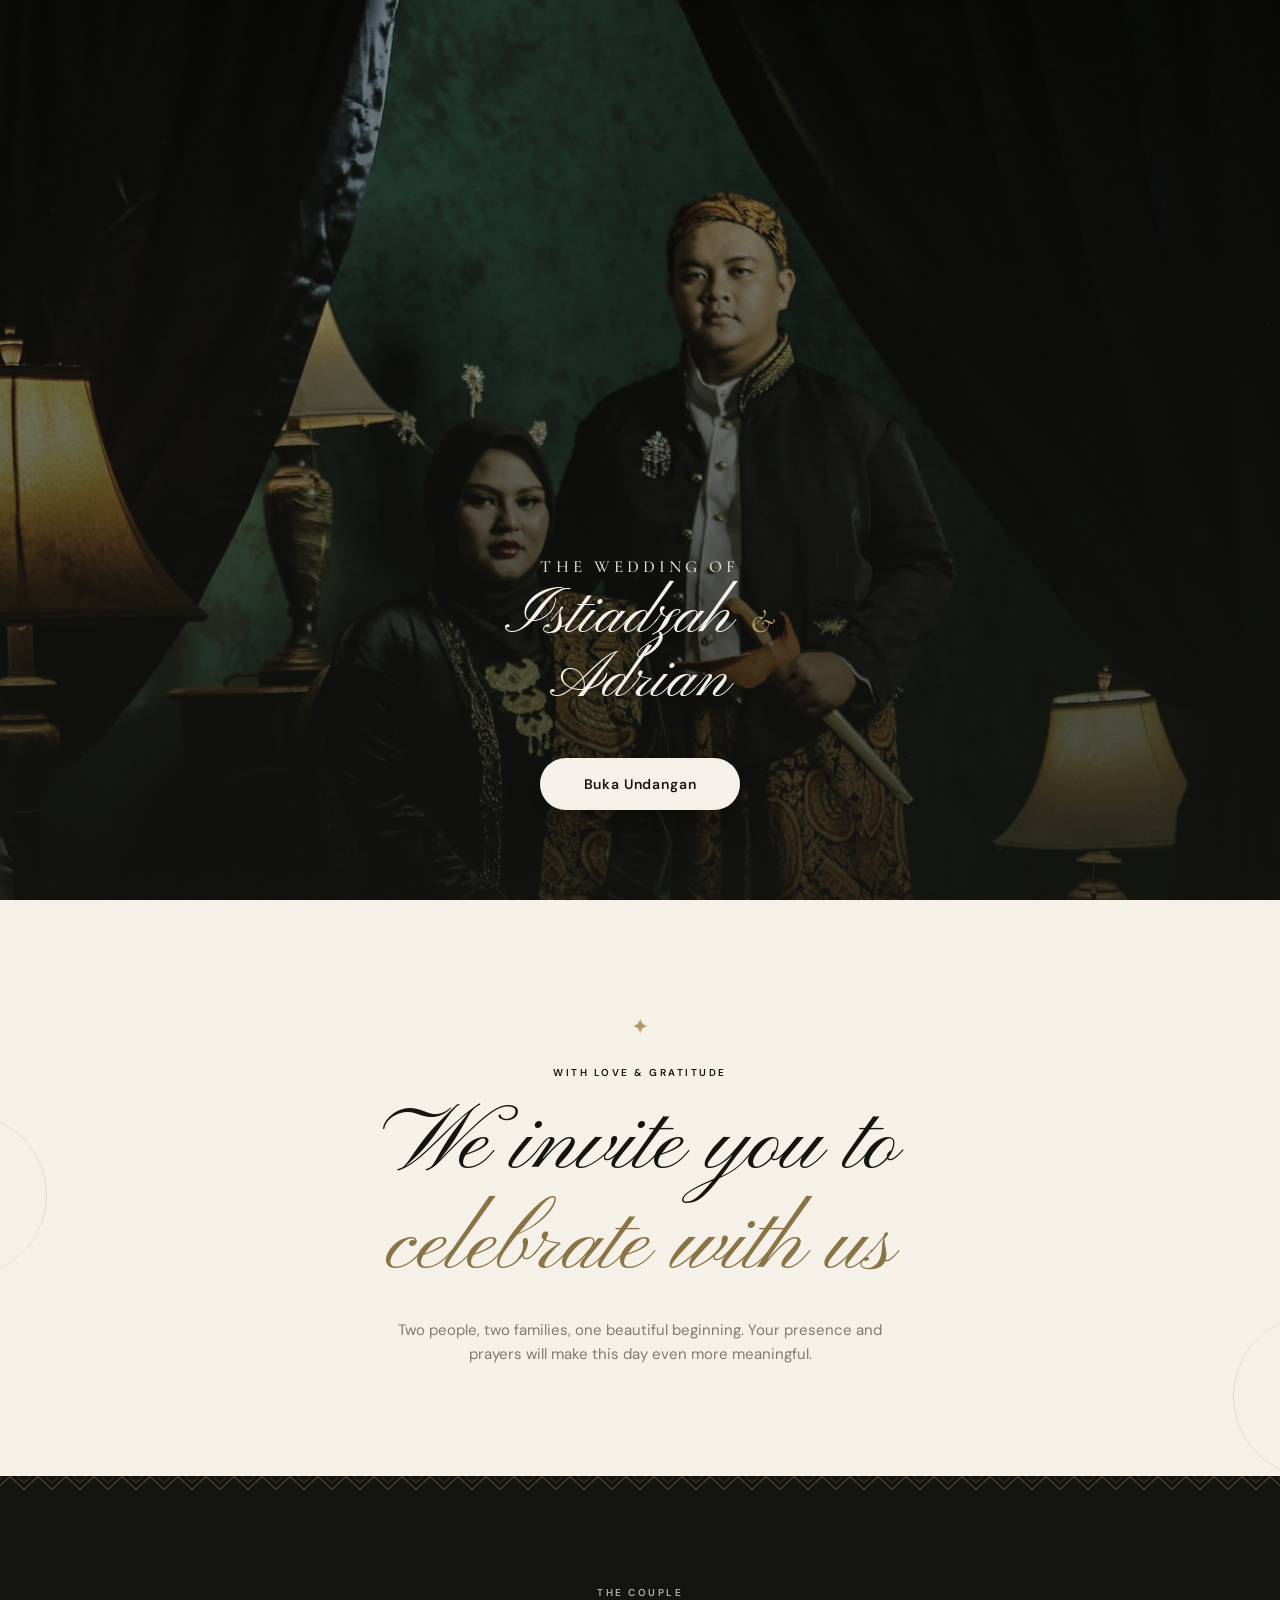
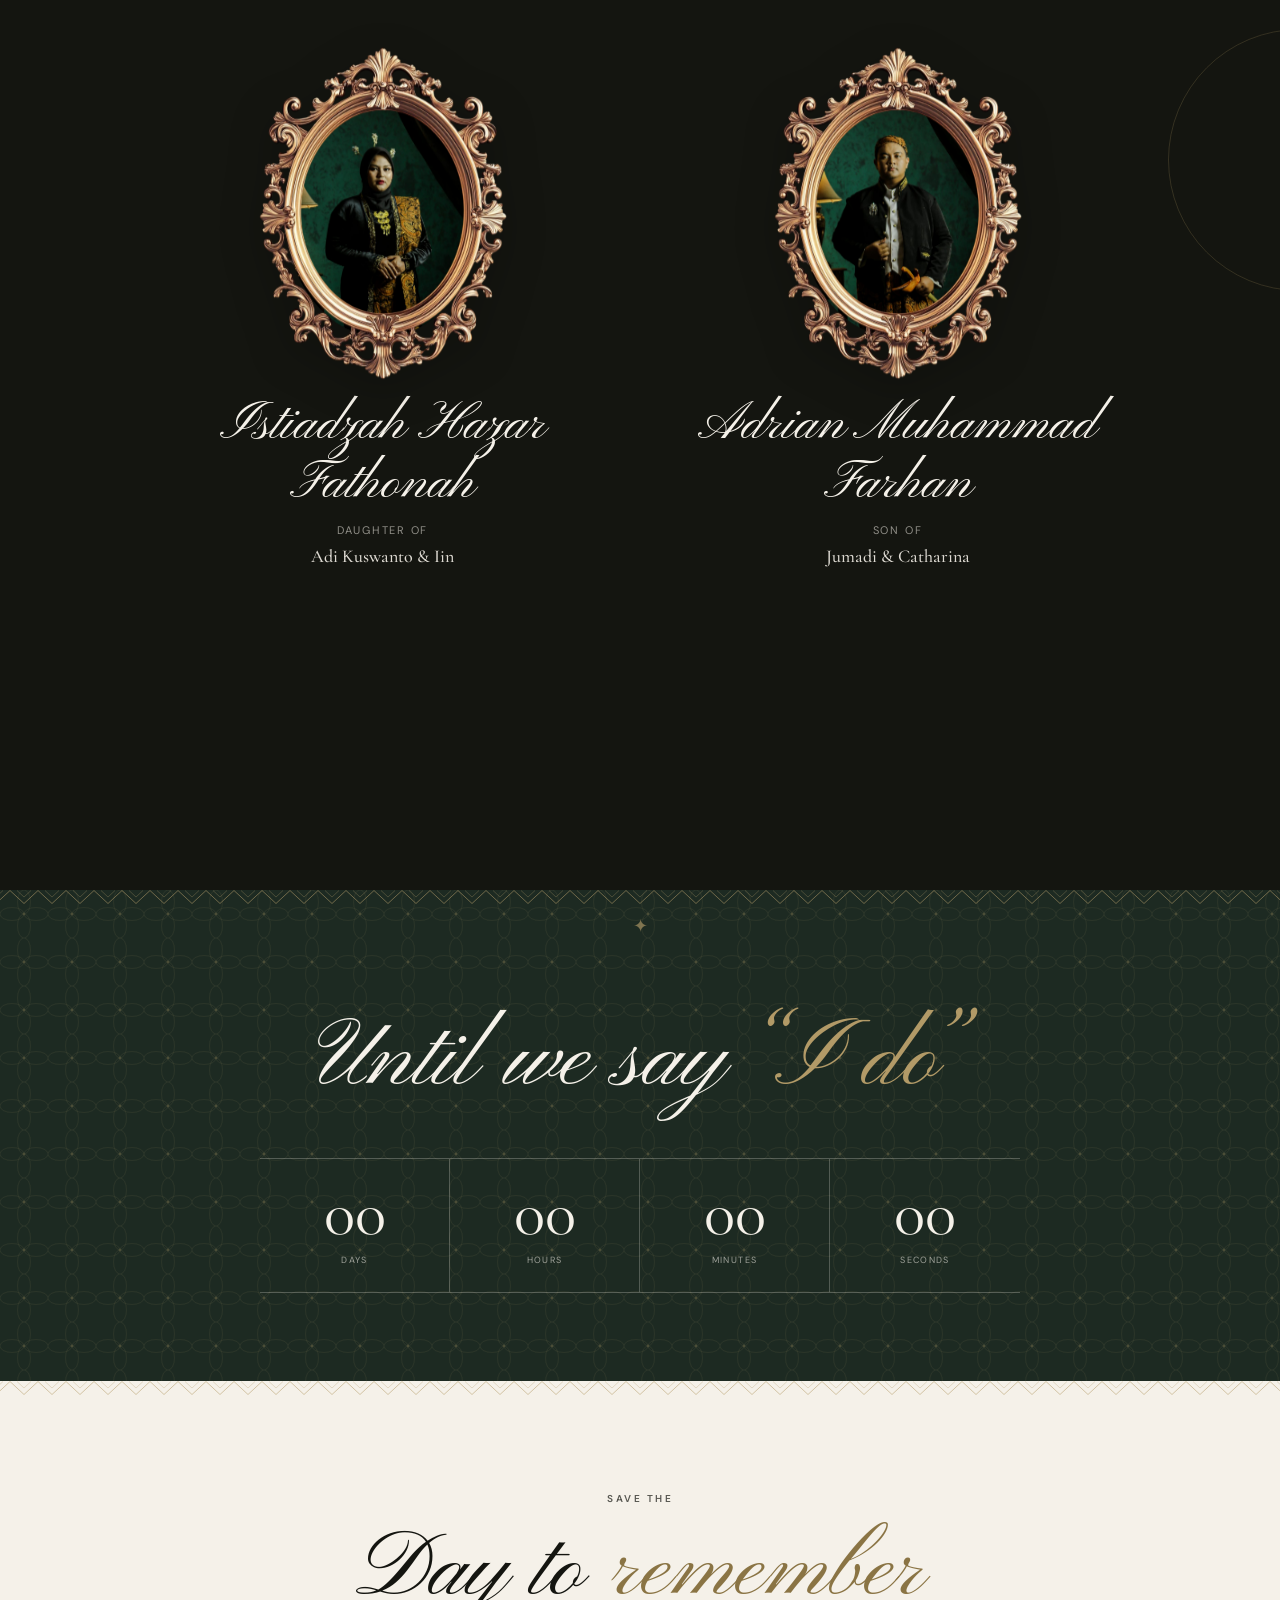
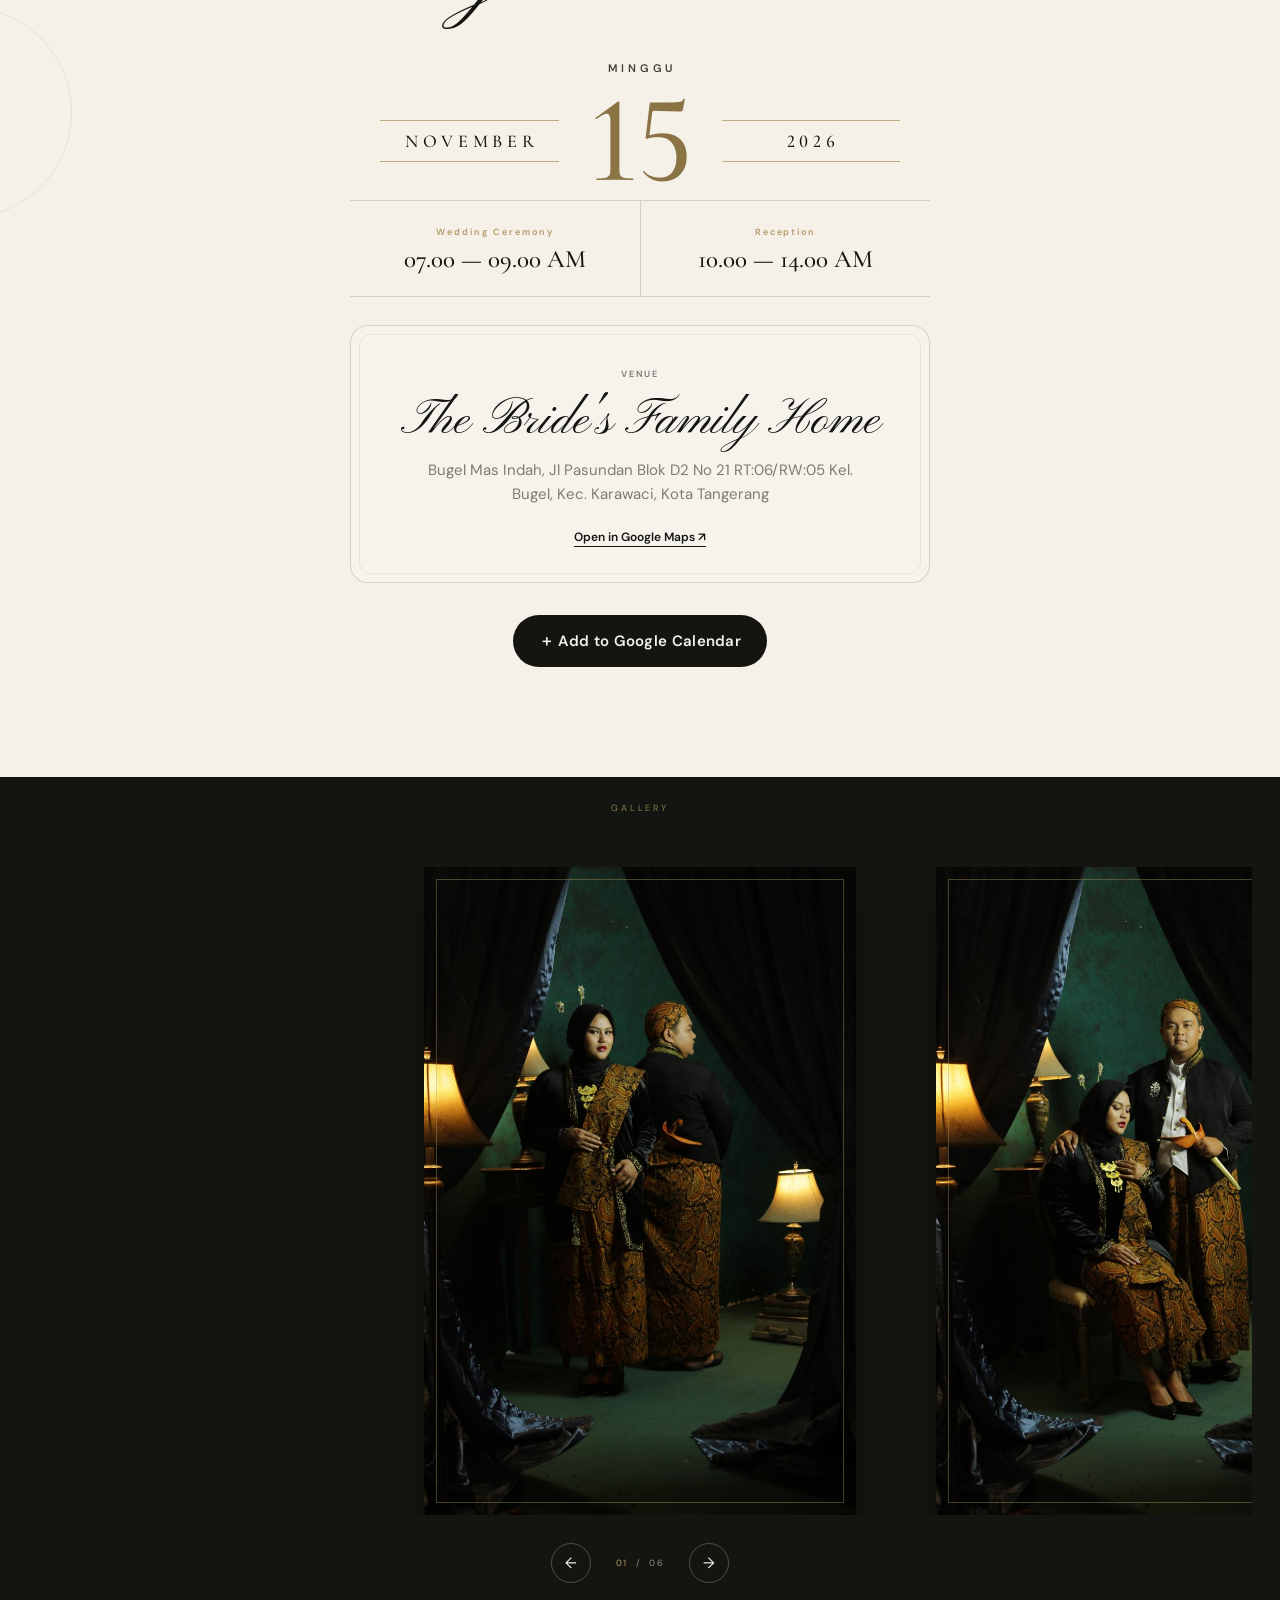
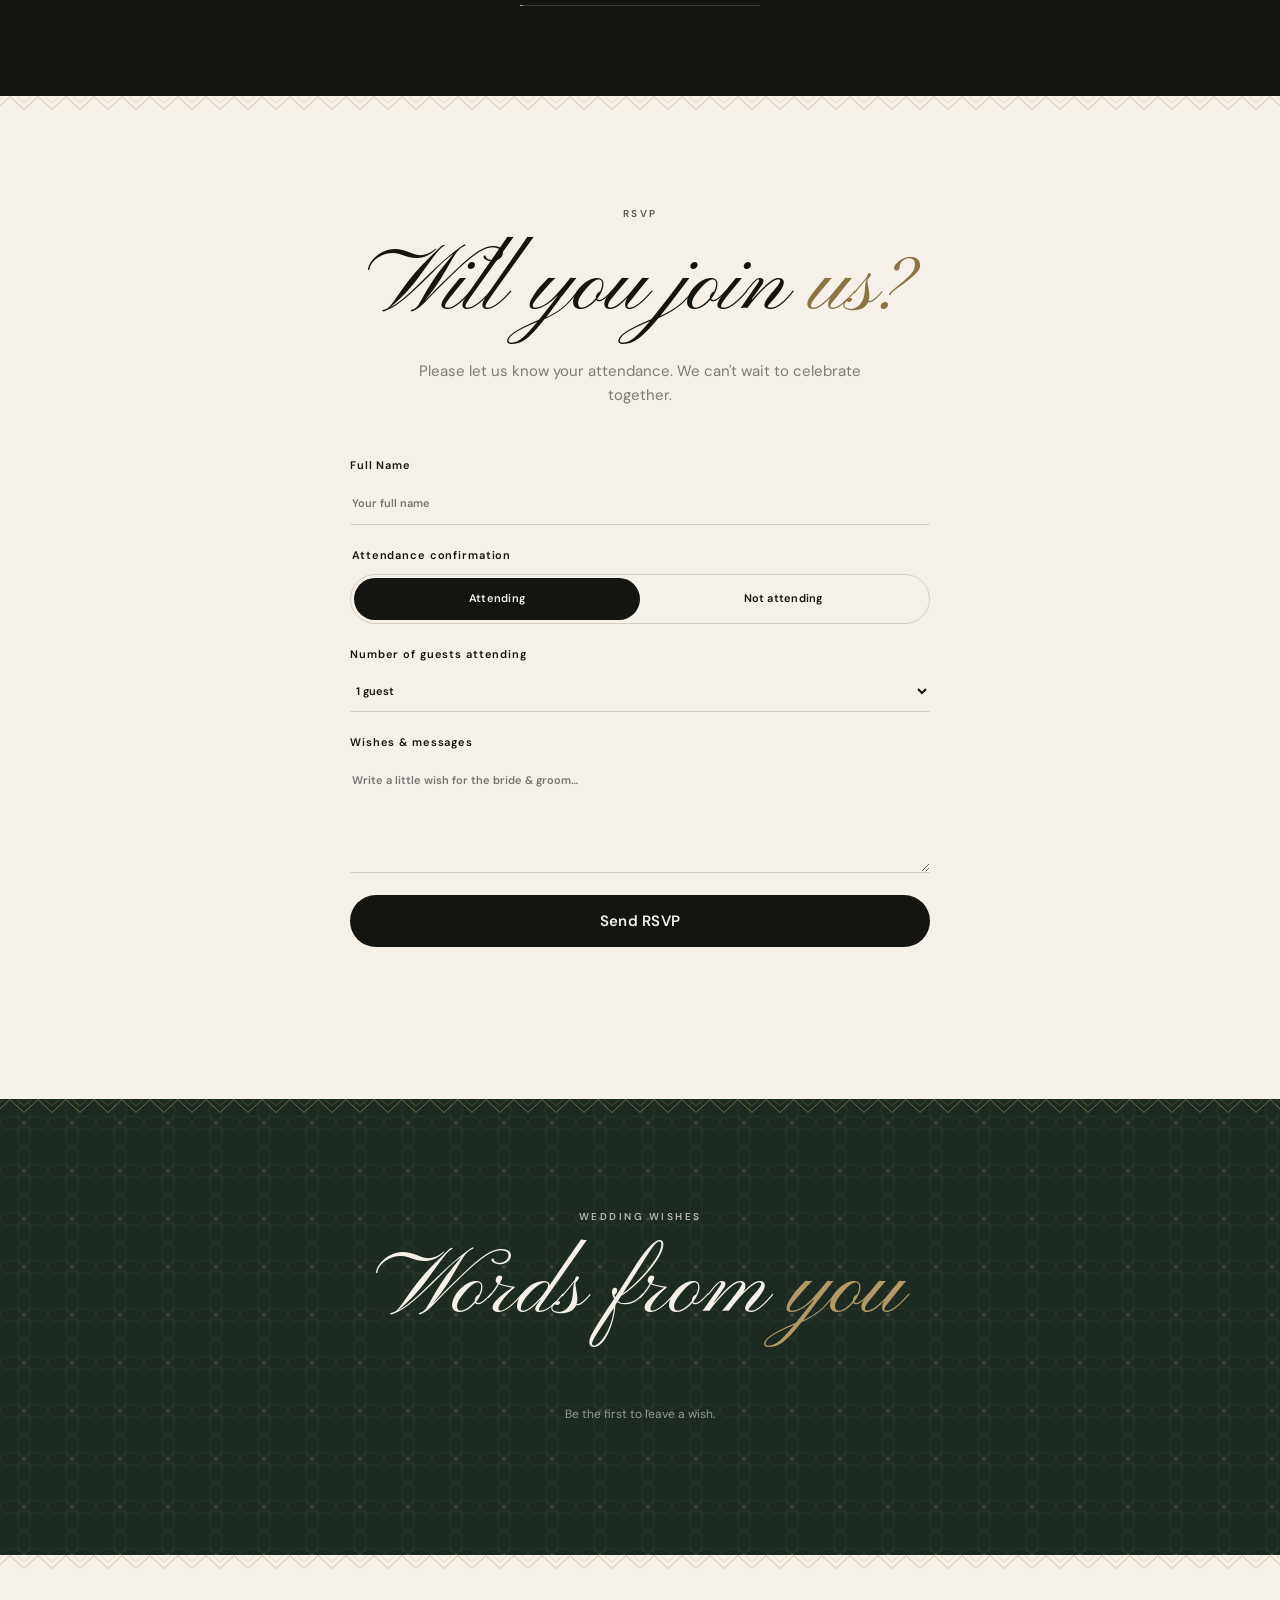
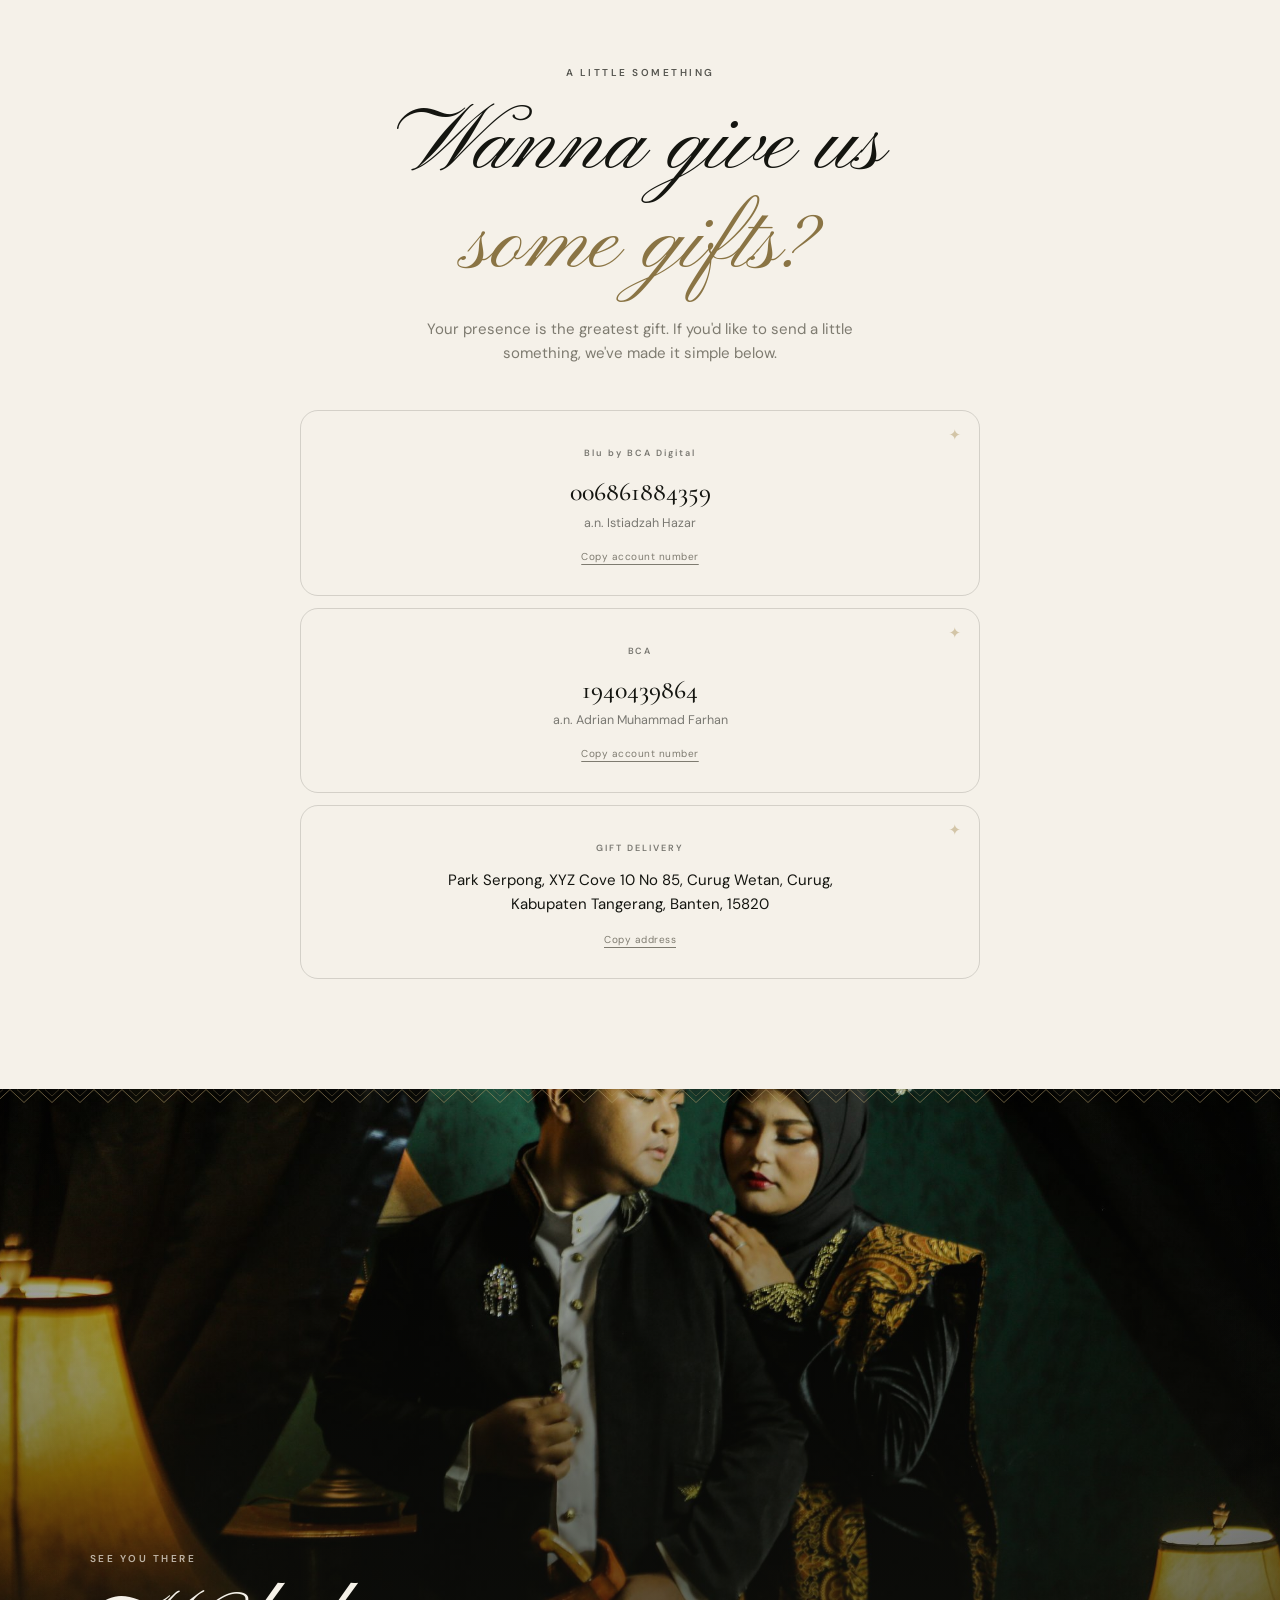
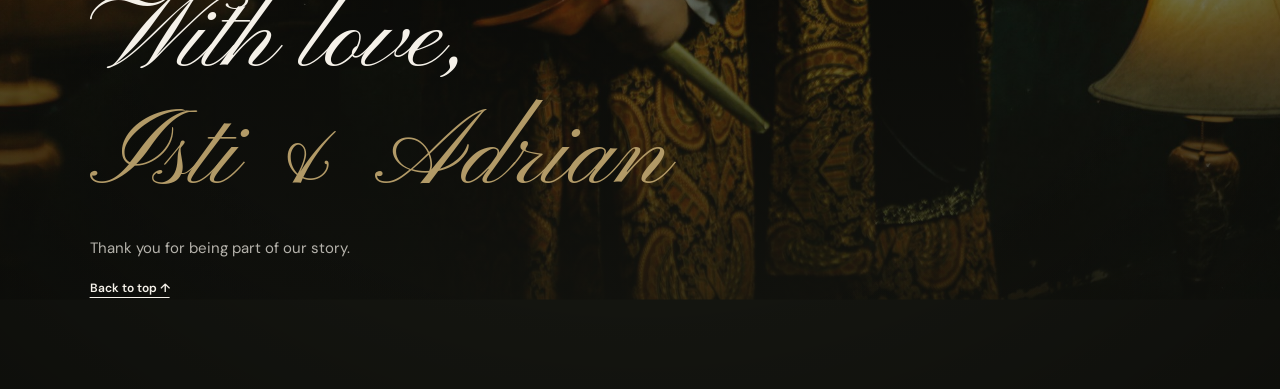
==== commit c76358b7: "Add event date lock-up before the countdown and after 'Day to remember' Weekday / month · day · year" ====
--- a/index.html
+++ b/index.html
@@ -74,6 +74,14 @@
           </div>
         </article>
       </div>
+      <div class="date-lockup" aria-label="Minggu, 15 November 2026">
+        <span class="date-lockup__weekday" data-date="weekday">Minggu</span>
+        <div class="date-lockup__row" aria-hidden="true">
+          <span class="date-lockup__side" data-date="month">November</span>
+          <strong class="date-lockup__day" data-date="day">15</strong>
+          <span class="date-lockup__side" data-date="year">2026</span>
+        </div>
+      </div>
     </section>
 
     <section class="countdown section-accent">
@@ -91,6 +99,14 @@
       <div class="section-heading">
         <p class="eyebrow">SAVE THE </p>
         <h2>Day to <em>remember</em></h2>
+      </div>
+      <div class="date-lockup" aria-label="Minggu, 15 November 2026">
+        <span class="date-lockup__weekday" data-date="weekday">Minggu</span>
+        <div class="date-lockup__row" aria-hidden="true">
+          <span class="date-lockup__side" data-date="month">November</span>
+          <strong class="date-lockup__day" data-date="day">15</strong>
+          <span class="date-lockup__side" data-date="year">2026</span>
+        </div>
       </div>
       <div class="event-schedule" aria-label="Wedding schedule">
         <article class="schedule-item">
--- a/style.css
+++ b/style.css
@@ -271,3 +271,13 @@
 }
 /* closing text keeps a comfortable margin on wide screens */
 @media(min-width:900px){.closing__content{padding-left:max(24px,7vw);padding-bottom:90px}}
+
+/* ===== Date lock-up: weekday / month · day · year ===== */
+.date-lockup{--dl-accent:var(--gold);--dl-day:var(--gold);--dl-line:rgba(178,154,103,.55);display:grid;justify-items:center;gap:14px;width:min(92%,520px);margin:60px auto 0;color:inherit}
+.section-light .date-lockup{--dl-day:#8a7444;--dl-line:rgba(178,154,103,.8);margin:34px auto 6px}
+.date-lockup__weekday{font:600 11px/1 var(--sans);letter-spacing:.34em;text-transform:uppercase;opacity:.8;padding-left:.34em}
+.date-lockup__row{display:grid;grid-template-columns:1fr auto 1fr;align-items:center;gap:clamp(14px,5vw,30px);width:100%}
+.date-lockup__side{font:500 clamp(13px,3.9vw,18px)/1 var(--serif);letter-spacing:.26em;text-transform:uppercase;padding:11px 0 11px .26em;border-top:1px solid var(--dl-line);border-bottom:1px solid var(--dl-line);font-variant-numeric:lining-nums}
+.date-lockup__day{font:500 clamp(76px,23vw,124px)/.86 var(--serif);color:var(--dl-day);font-variant-numeric:lining-nums;letter-spacing:0;text-shadow:0 6px 28px rgba(0,0,0,.18)}
+.section-light .date-lockup__day{text-shadow:none}
+@media(min-width:700px){.date-lockup{margin-top:72px}.section-light .date-lockup{margin-top:40px}}
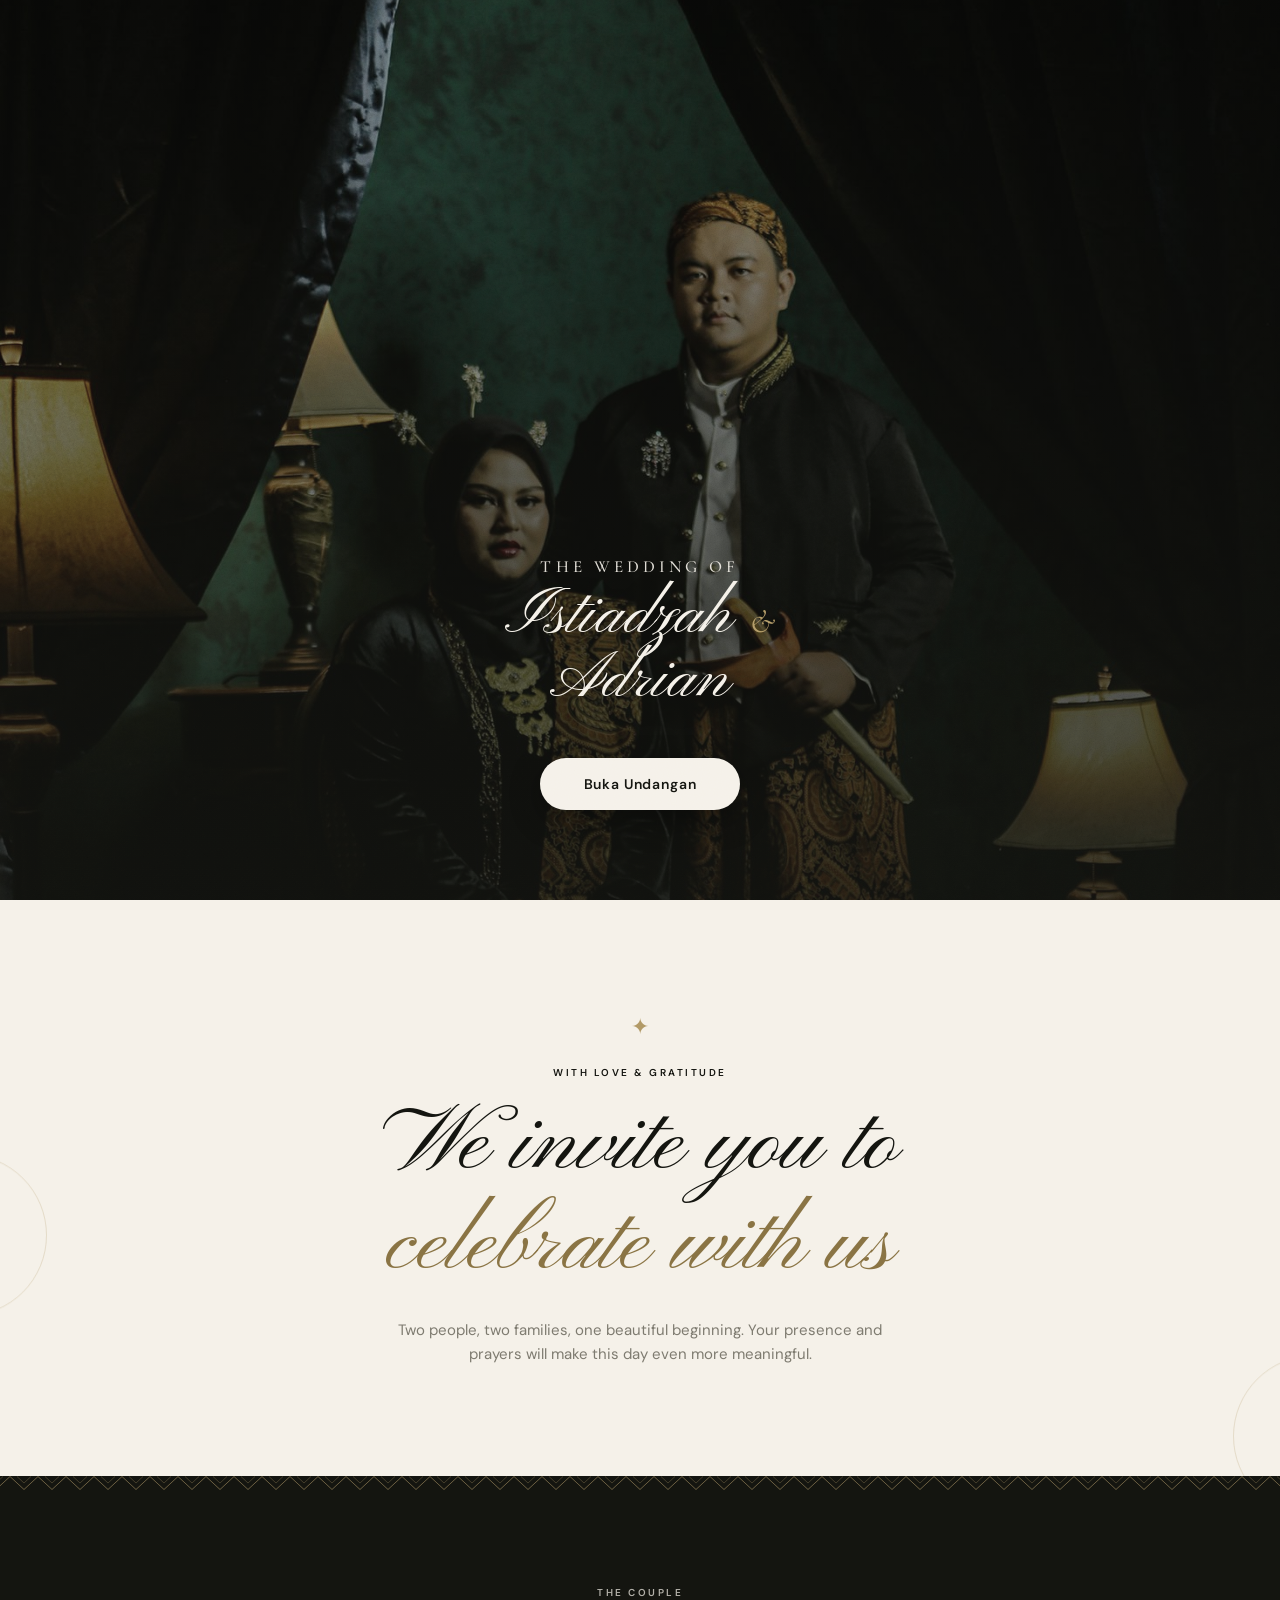
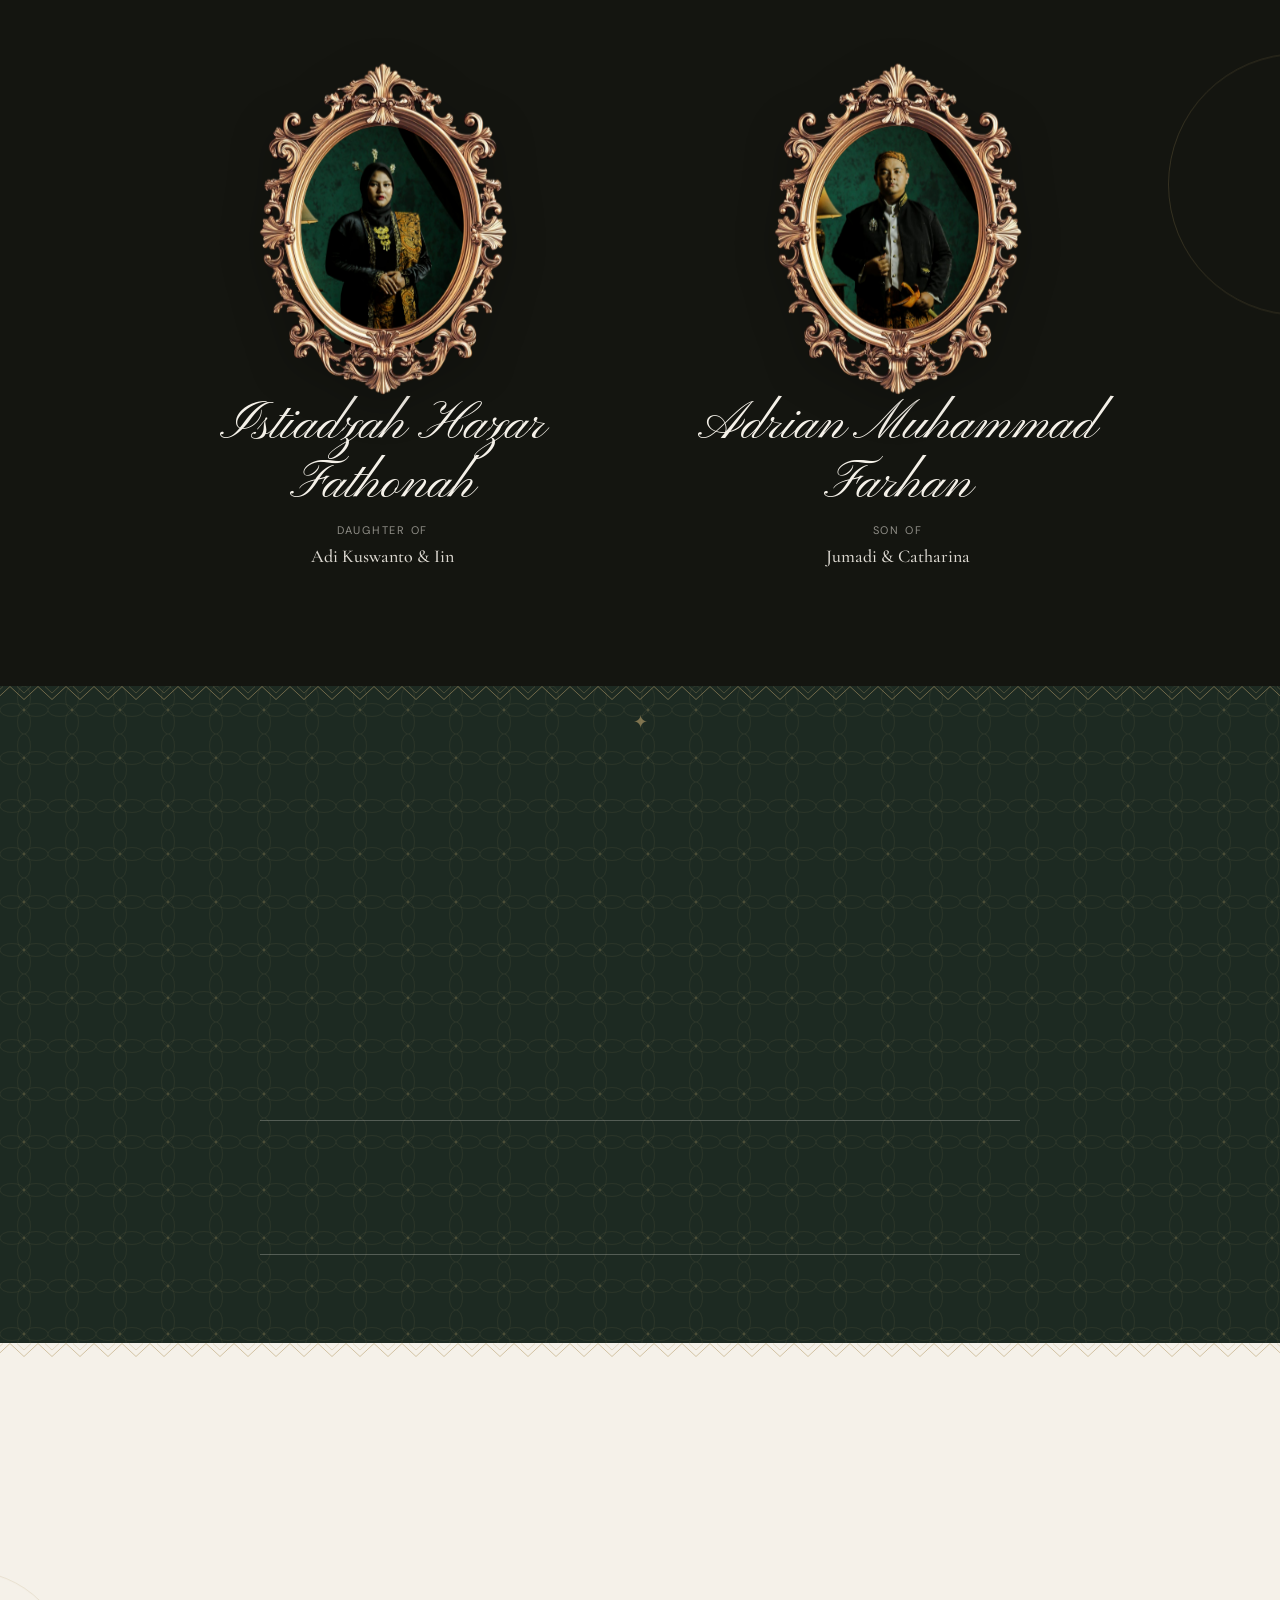
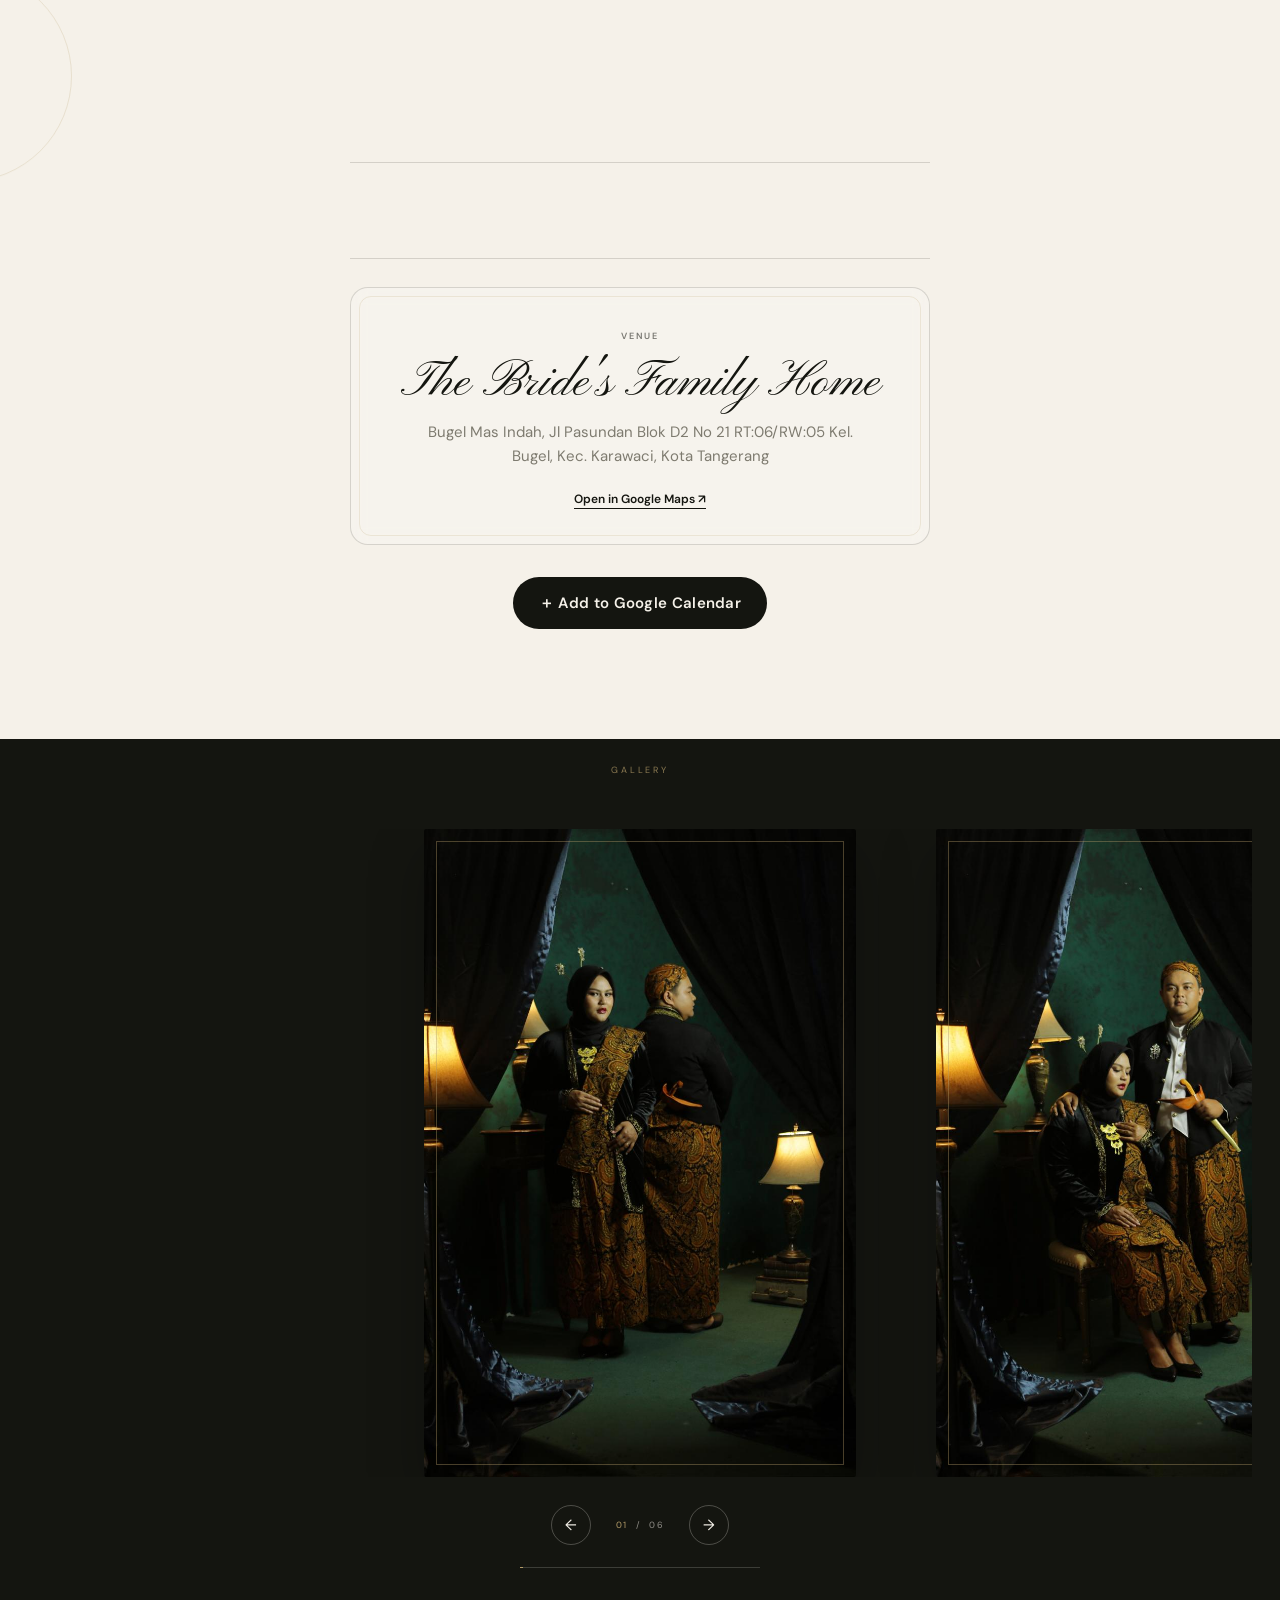
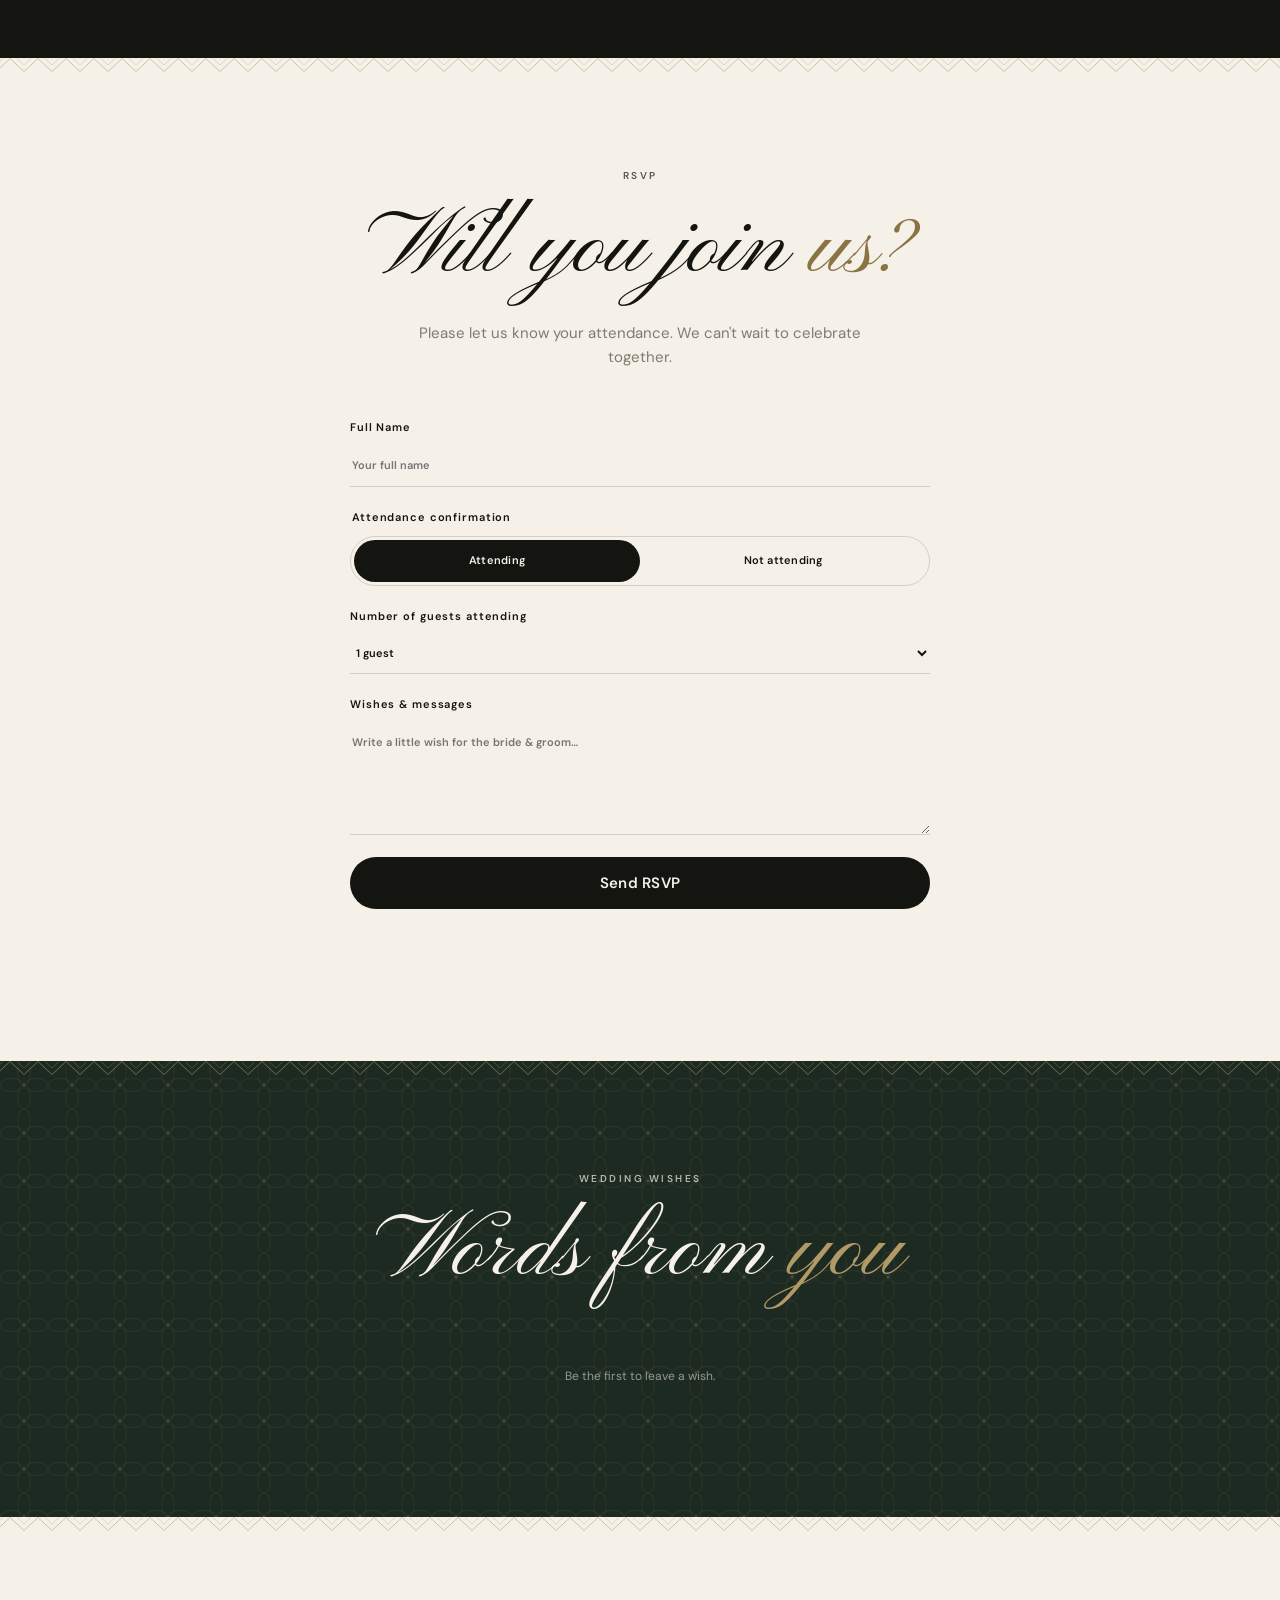
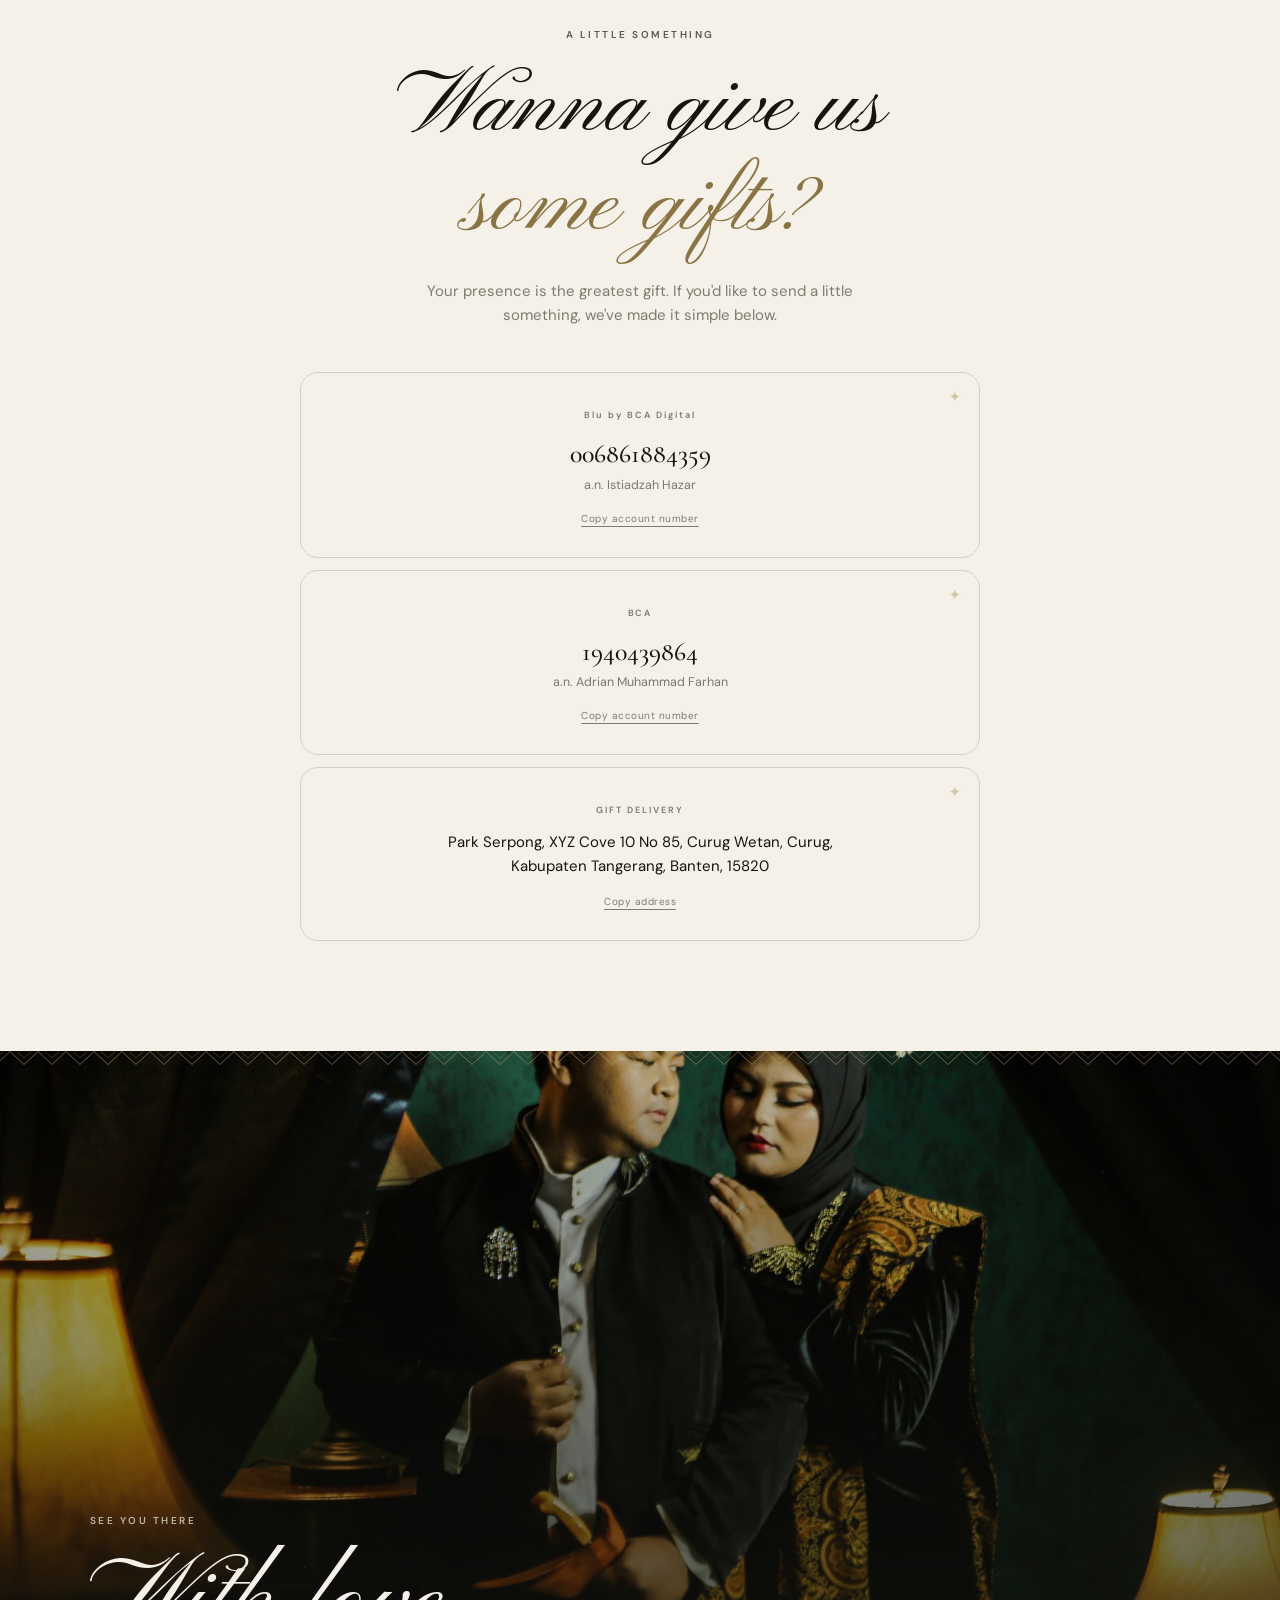
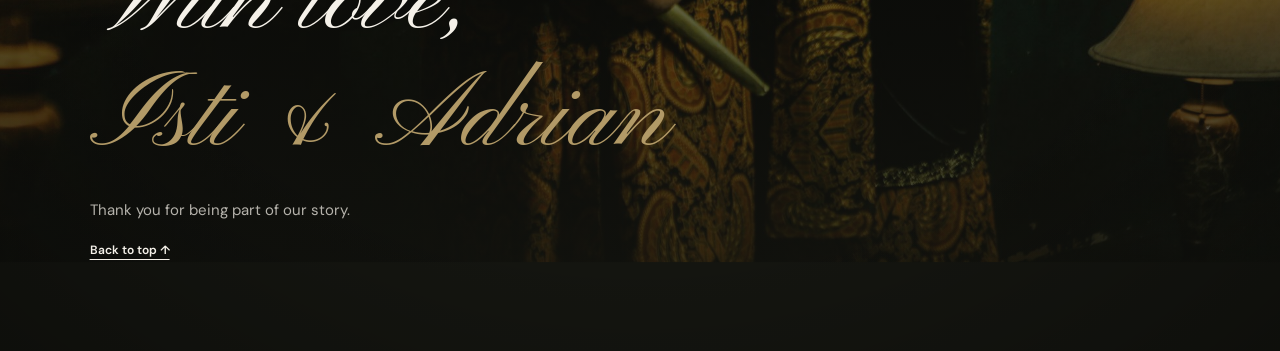
==== commit 25f567f1: "Move first date lock-up under 'Until we say I do', above the countdown numbers Co-Authored-By: Claud" ====
--- a/index.html
+++ b/index.html
@@ -74,6 +74,11 @@
           </div>
         </article>
       </div>
+    </section>
+
+    <section class="countdown section-accent">
+      <p class="eyebrow">COUNTING THE DAYS</p>
+      <h2>Until we say <em>“I do”</em></h2>
       <div class="date-lockup" aria-label="Minggu, 15 November 2026">
         <span class="date-lockup__weekday" data-date="weekday">Minggu</span>
         <div class="date-lockup__row" aria-hidden="true">
@@ -82,11 +87,6 @@
           <span class="date-lockup__side" data-date="year">2026</span>
         </div>
       </div>
-    </section>
-
-    <section class="countdown section-accent">
-      <p class="eyebrow">COUNTING THE DAYS</p>
-      <h2>Until we say <em>“I do”</em></h2>
       <div class="countdown-grid" aria-live="polite">
         <div><strong id="days">00</strong><span>Days</span></div>
         <div><strong id="hours">00</strong><span>Hours</span></div>
--- a/style.css
+++ b/style.css
@@ -281,3 +281,7 @@
 .date-lockup__day{font:500 clamp(76px,23vw,124px)/.86 var(--serif);color:var(--dl-day);font-variant-numeric:lining-nums;letter-spacing:0;text-shadow:0 6px 28px rgba(0,0,0,.18)}
 .section-light .date-lockup__day{text-shadow:none}
 @media(min-width:700px){.date-lockup{margin-top:72px}.section-light .date-lockup{margin-top:40px}}
+
+/* date sits between the countdown heading and the numbers */
+.countdown .date-lockup{margin:30px auto 34px}
+@media(min-width:700px){.countdown .date-lockup{margin:34px auto 40px}}
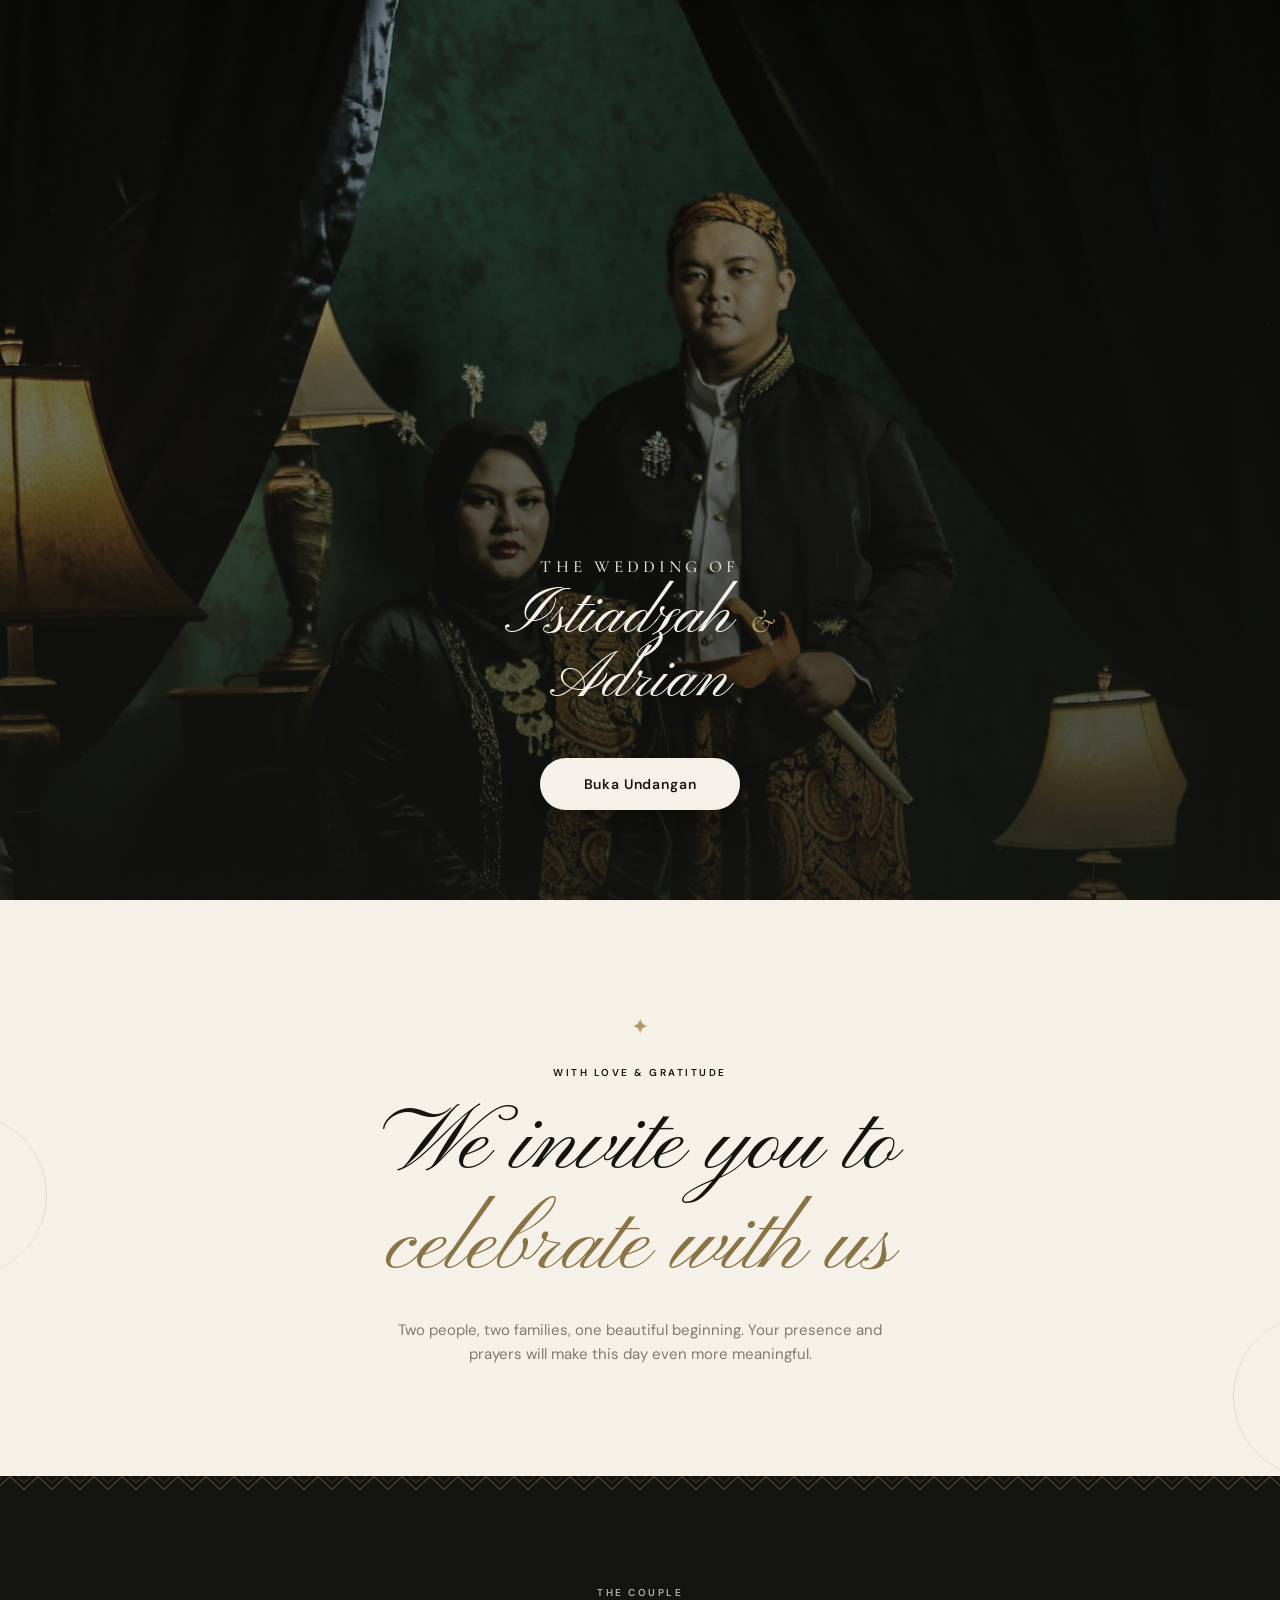
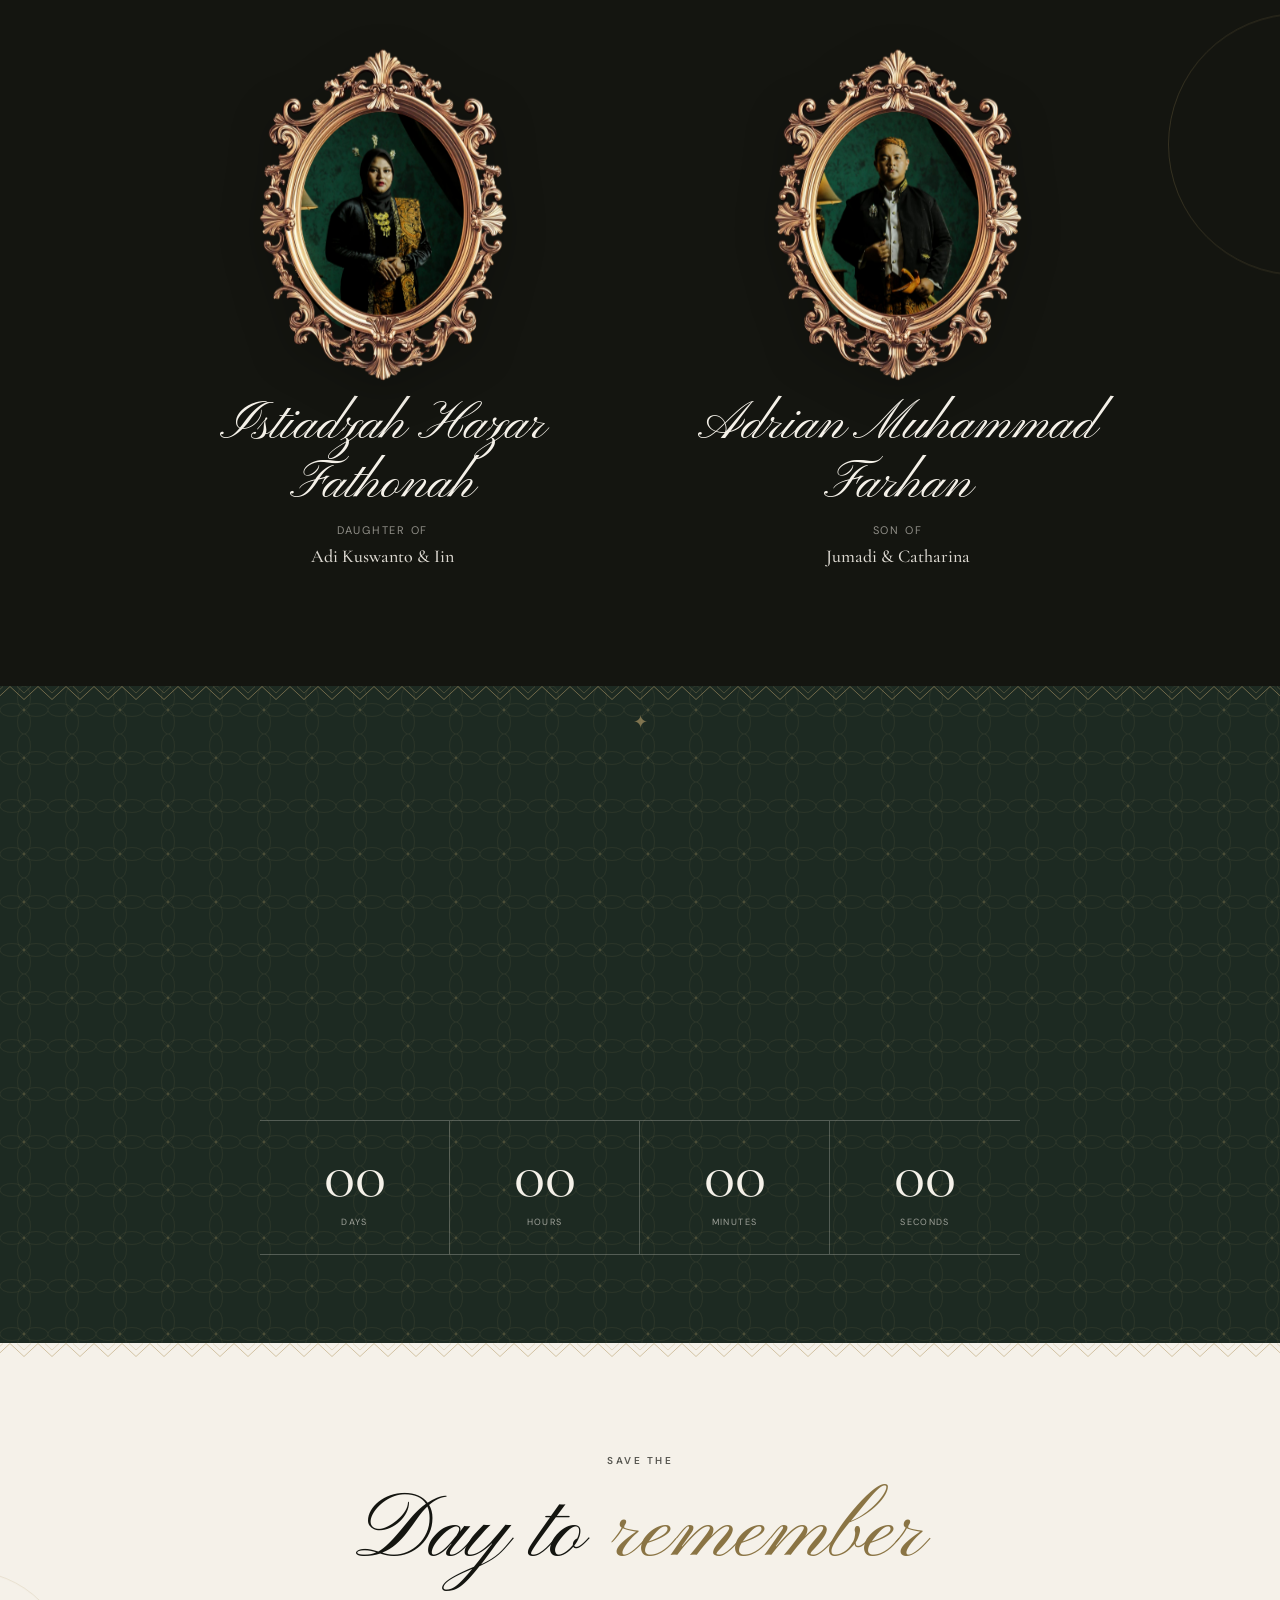
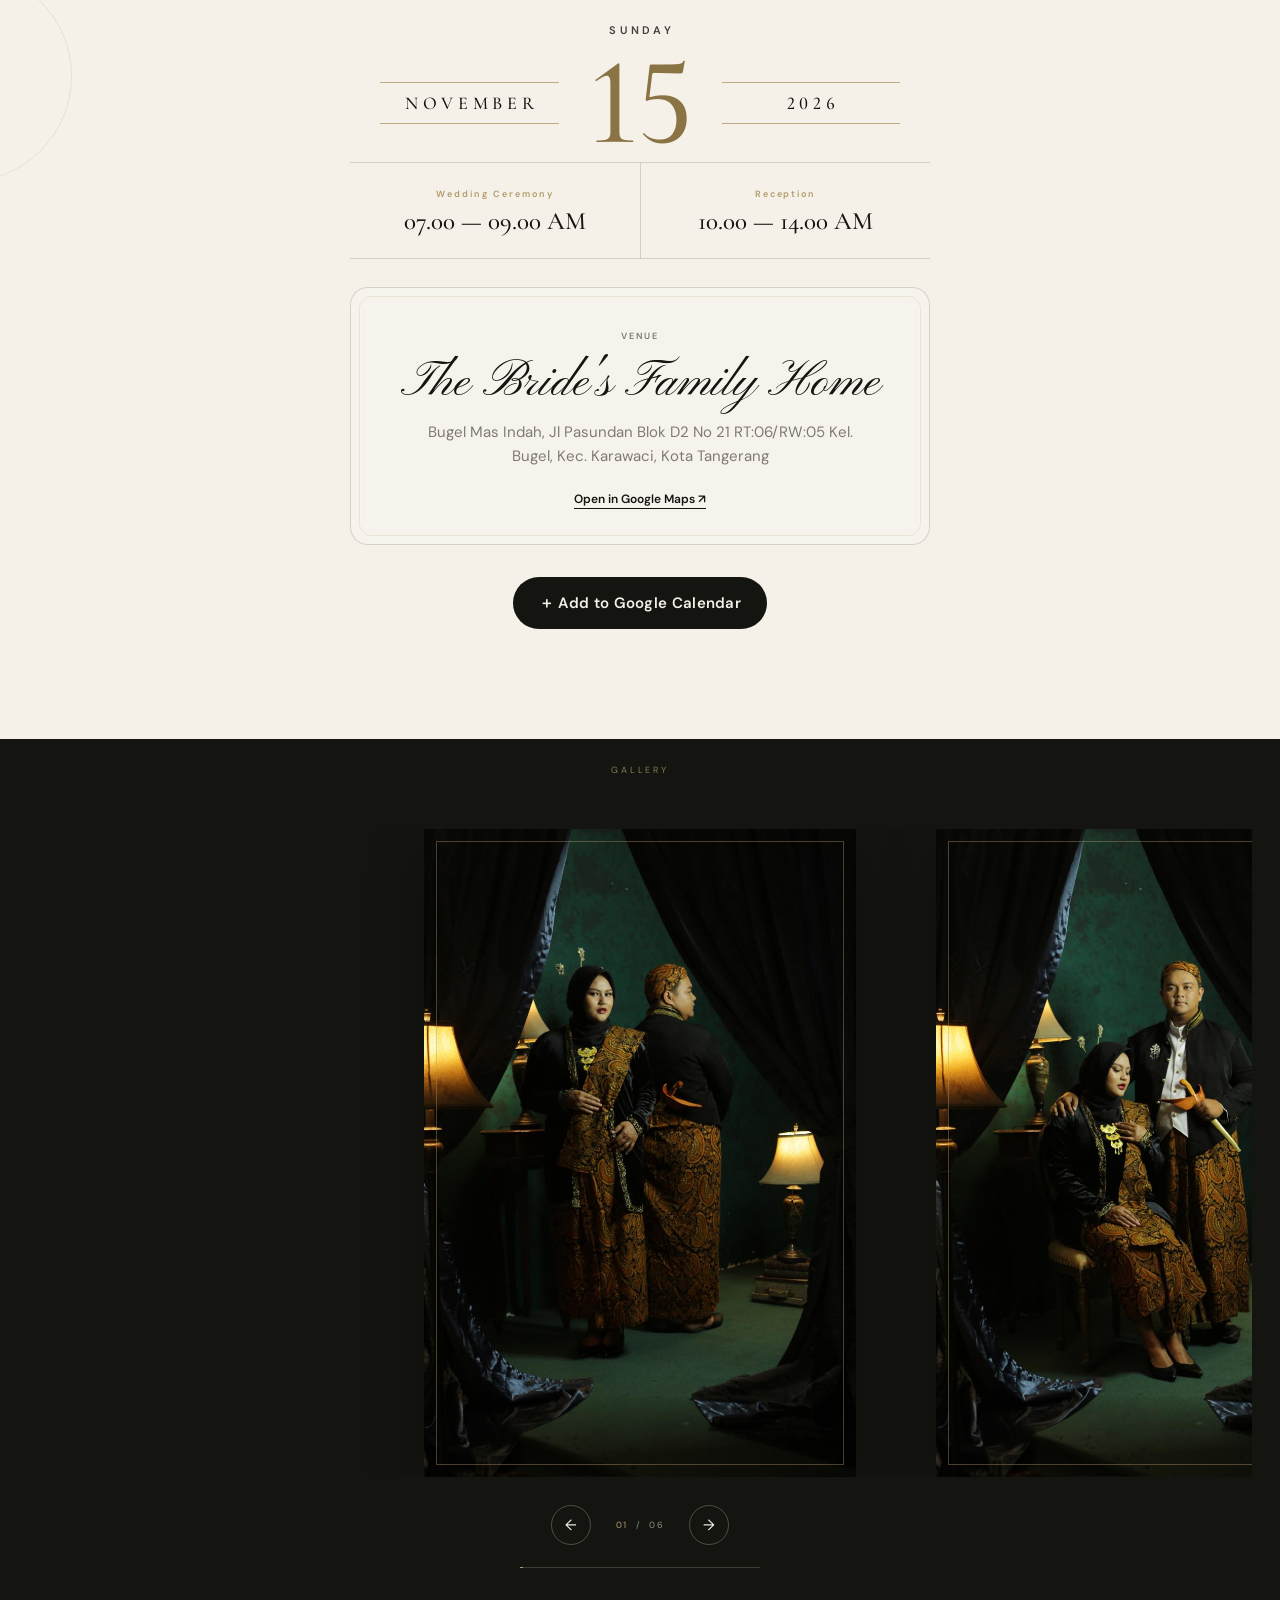
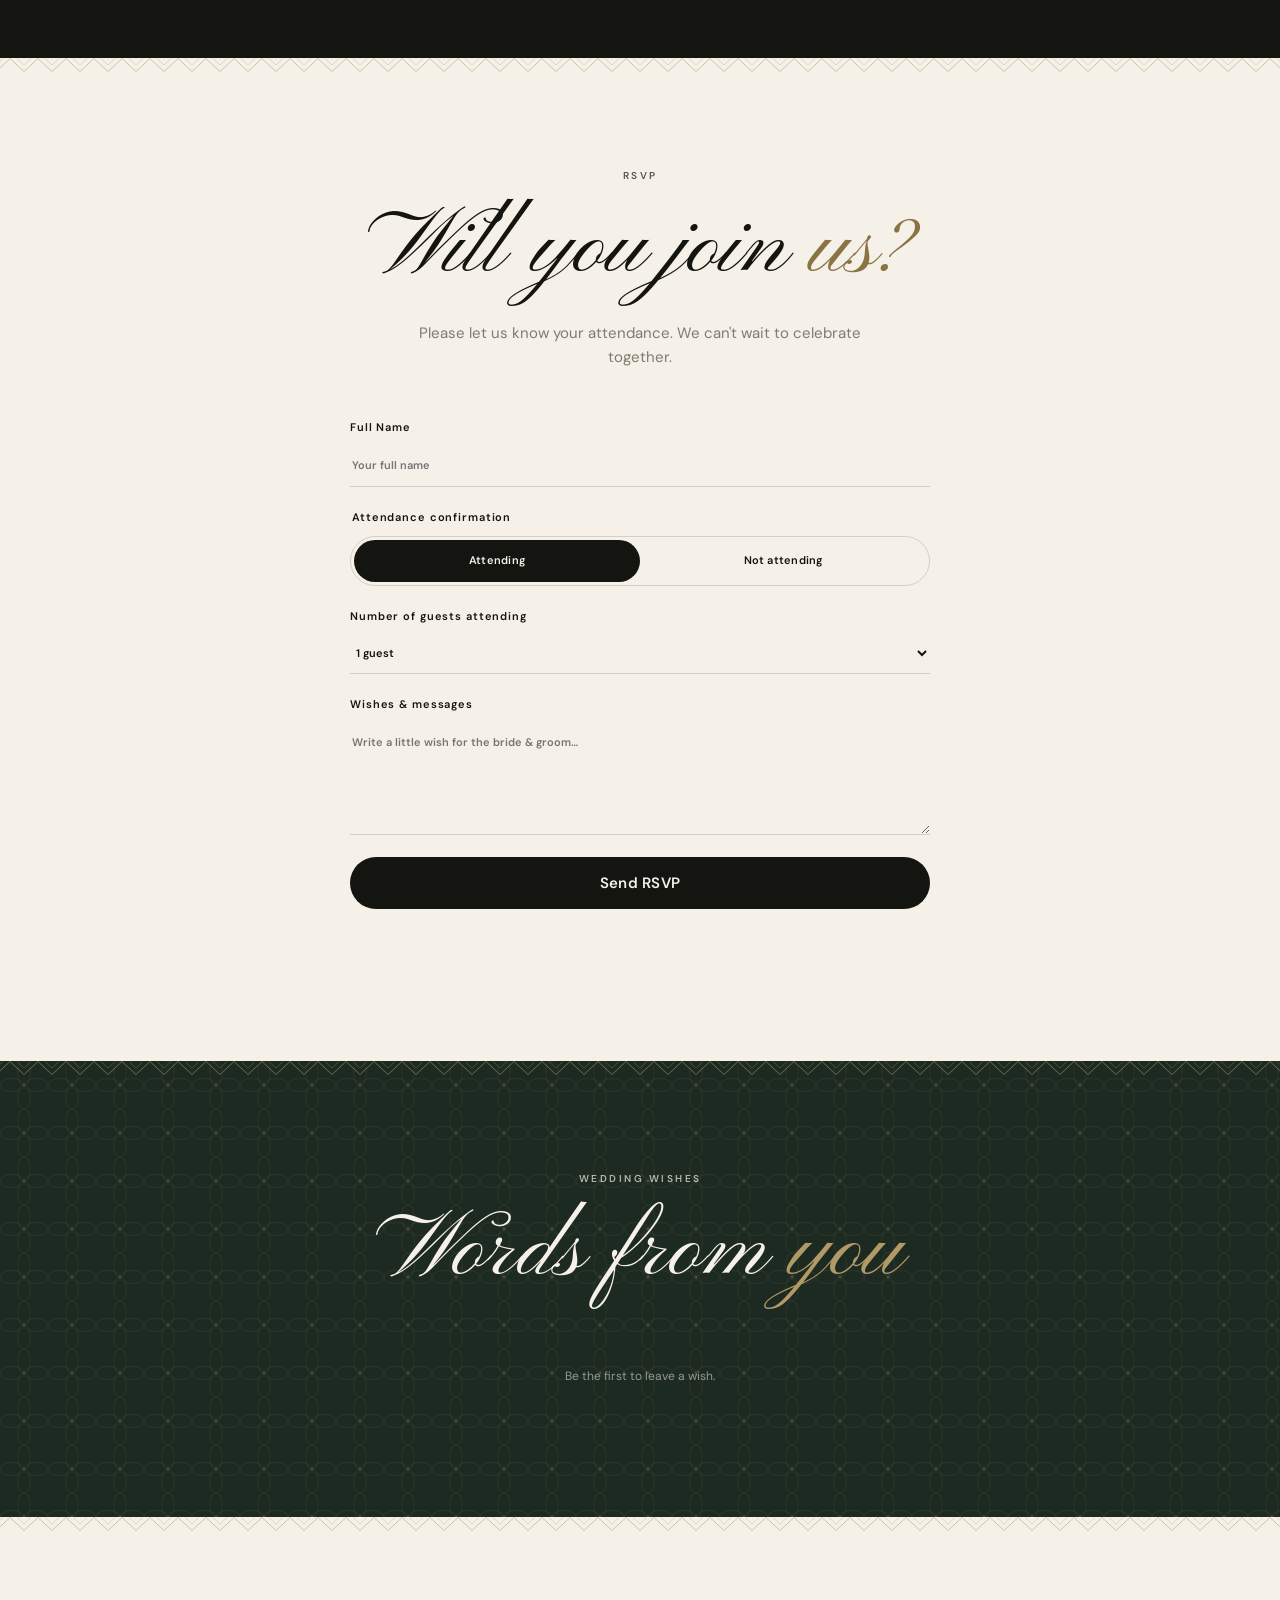
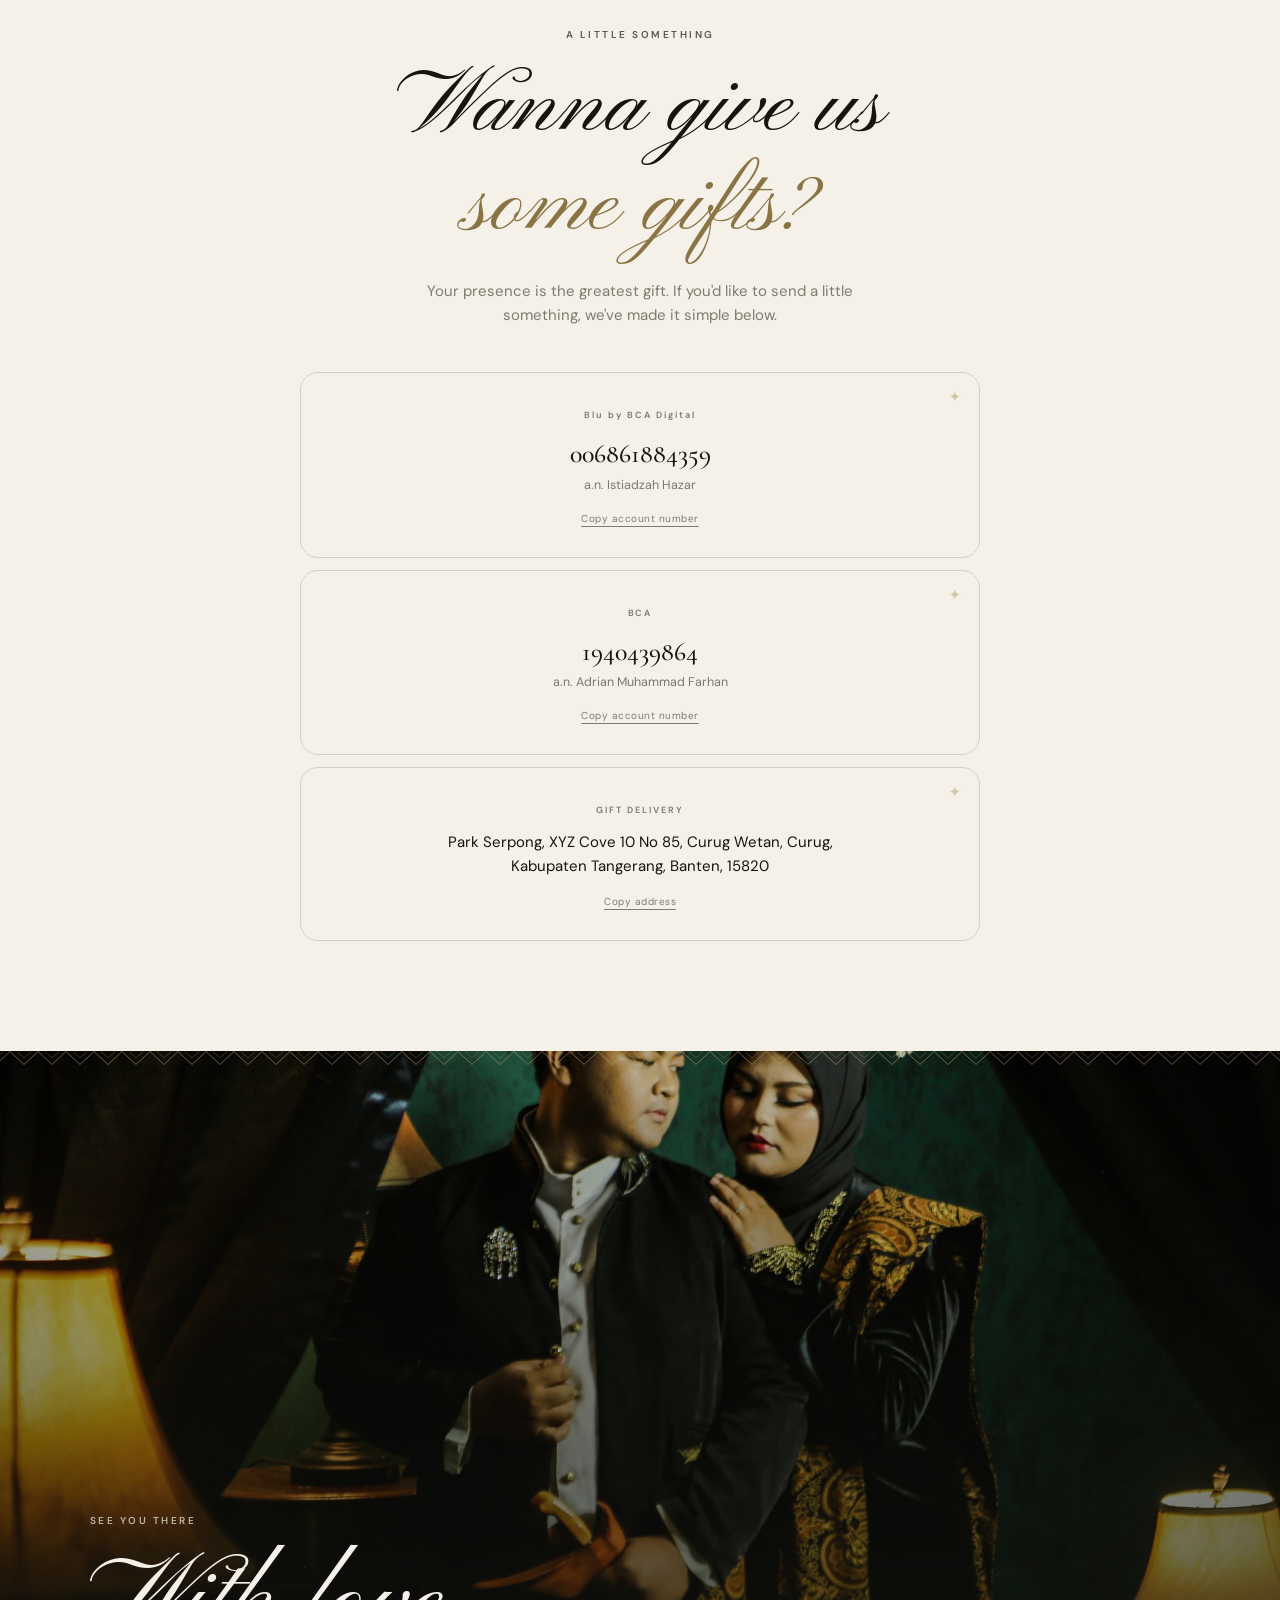
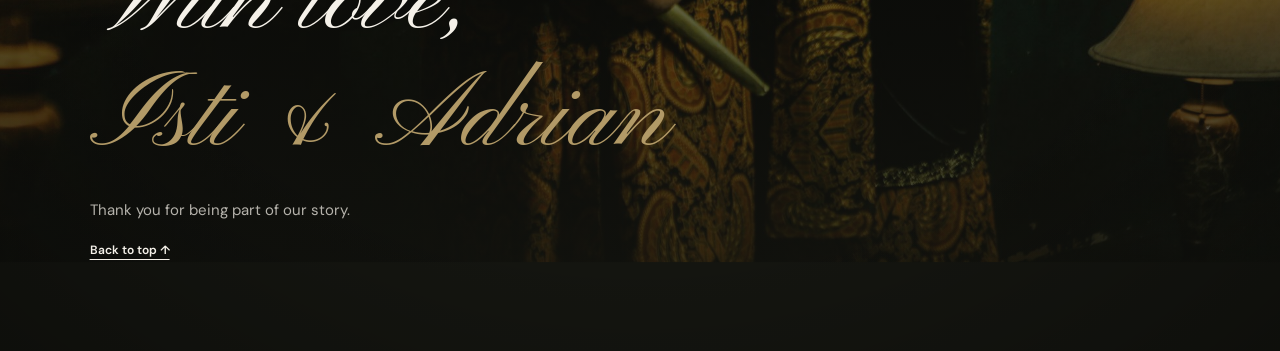
==== commit 1d6e87fb: "Show the event date in English (Sunday / November / 15 / 2026) Co-Authored-By: Claude Sonnet 5.5 <no" ====
--- a/index.html
+++ b/index.html
@@ -79,8 +79,8 @@
     <section class="countdown section-accent">
       <p class="eyebrow">COUNTING THE DAYS</p>
       <h2>Until we say <em>“I do”</em></h2>
-      <div class="date-lockup" aria-label="Minggu, 15 November 2026">
-        <span class="date-lockup__weekday" data-date="weekday">Minggu</span>
+      <div class="date-lockup" aria-label="Sunday, 15 November 2026">
+        <span class="date-lockup__weekday" data-date="weekday">Sunday</span>
         <div class="date-lockup__row" aria-hidden="true">
           <span class="date-lockup__side" data-date="month">November</span>
           <strong class="date-lockup__day" data-date="day">15</strong>
@@ -100,8 +100,8 @@
         <p class="eyebrow">SAVE THE </p>
         <h2>Day to <em>remember</em></h2>
       </div>
-      <div class="date-lockup" aria-label="Minggu, 15 November 2026">
-        <span class="date-lockup__weekday" data-date="weekday">Minggu</span>
+      <div class="date-lockup" aria-label="Sunday, 15 November 2026">
+        <span class="date-lockup__weekday" data-date="weekday">Sunday</span>
         <div class="date-lockup__row" aria-hidden="true">
           <span class="date-lockup__side" data-date="month">November</span>
           <strong class="date-lockup__day" data-date="day">15</strong>
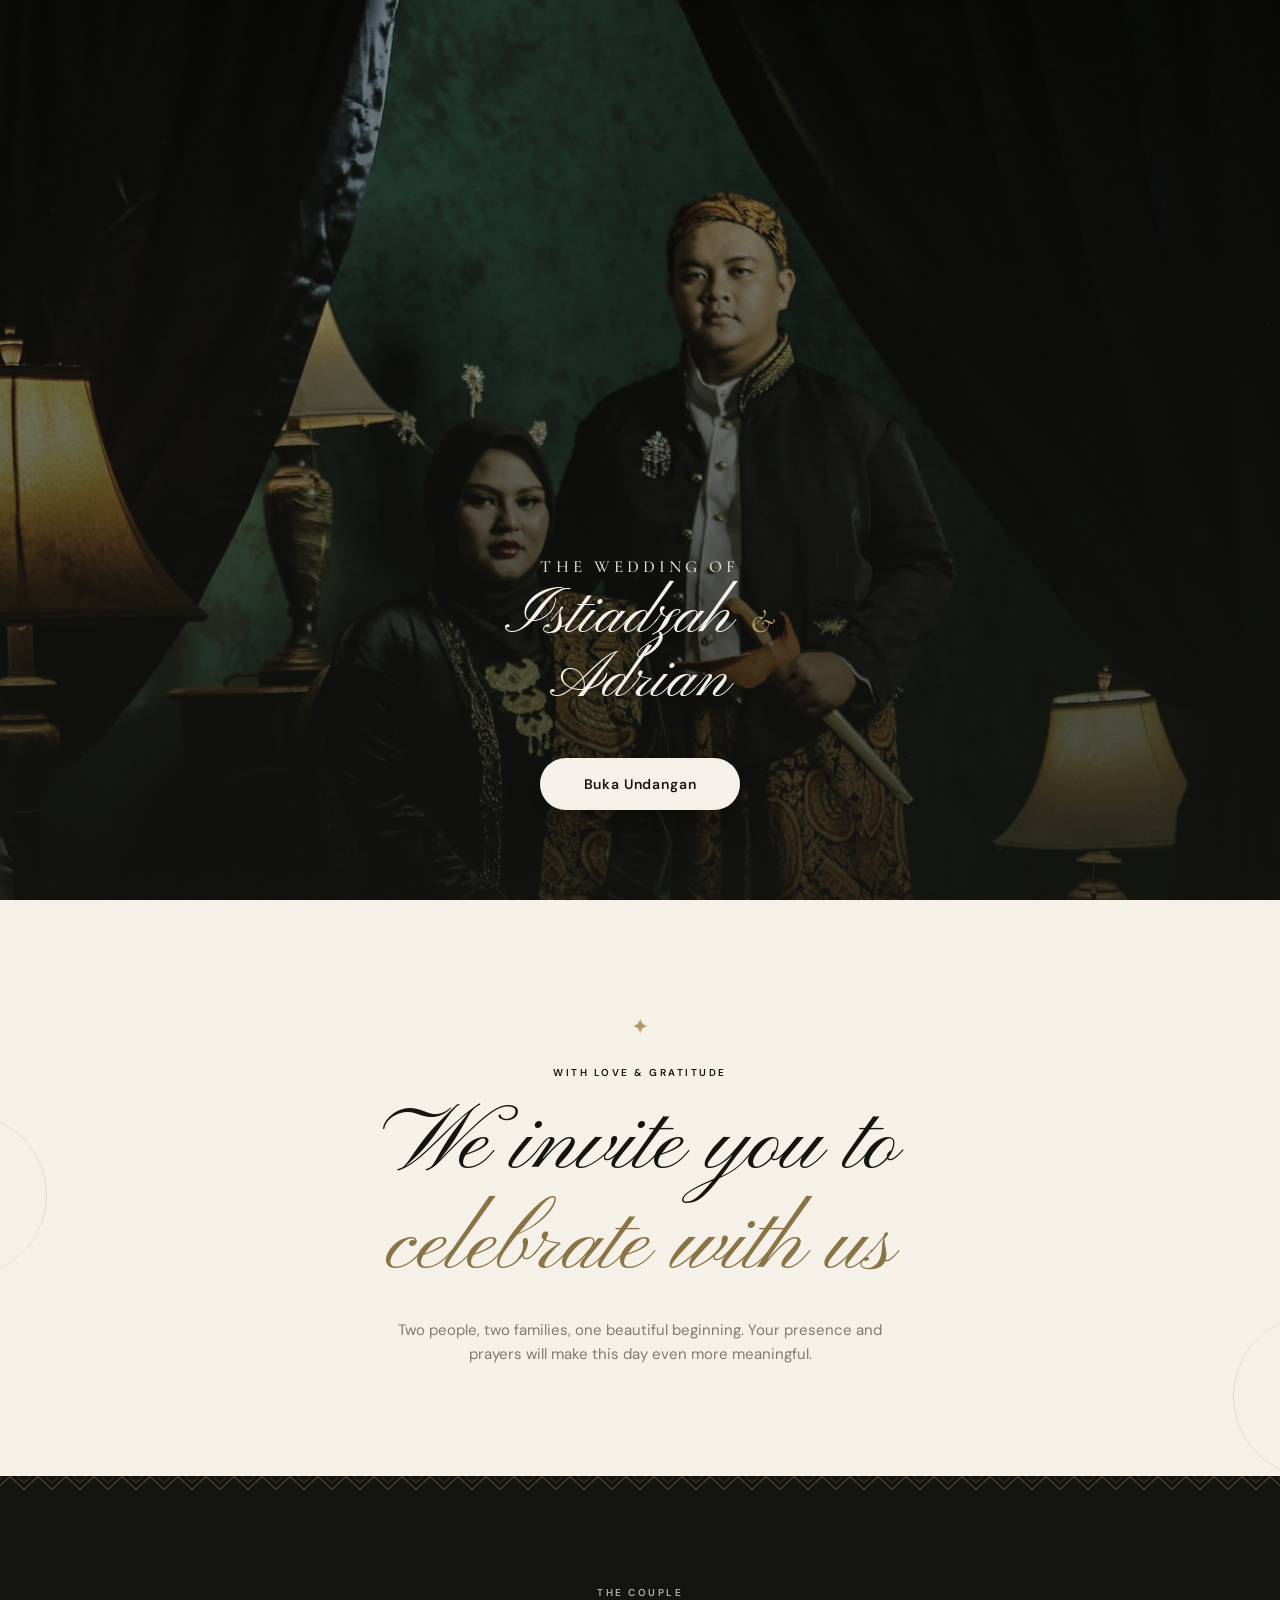
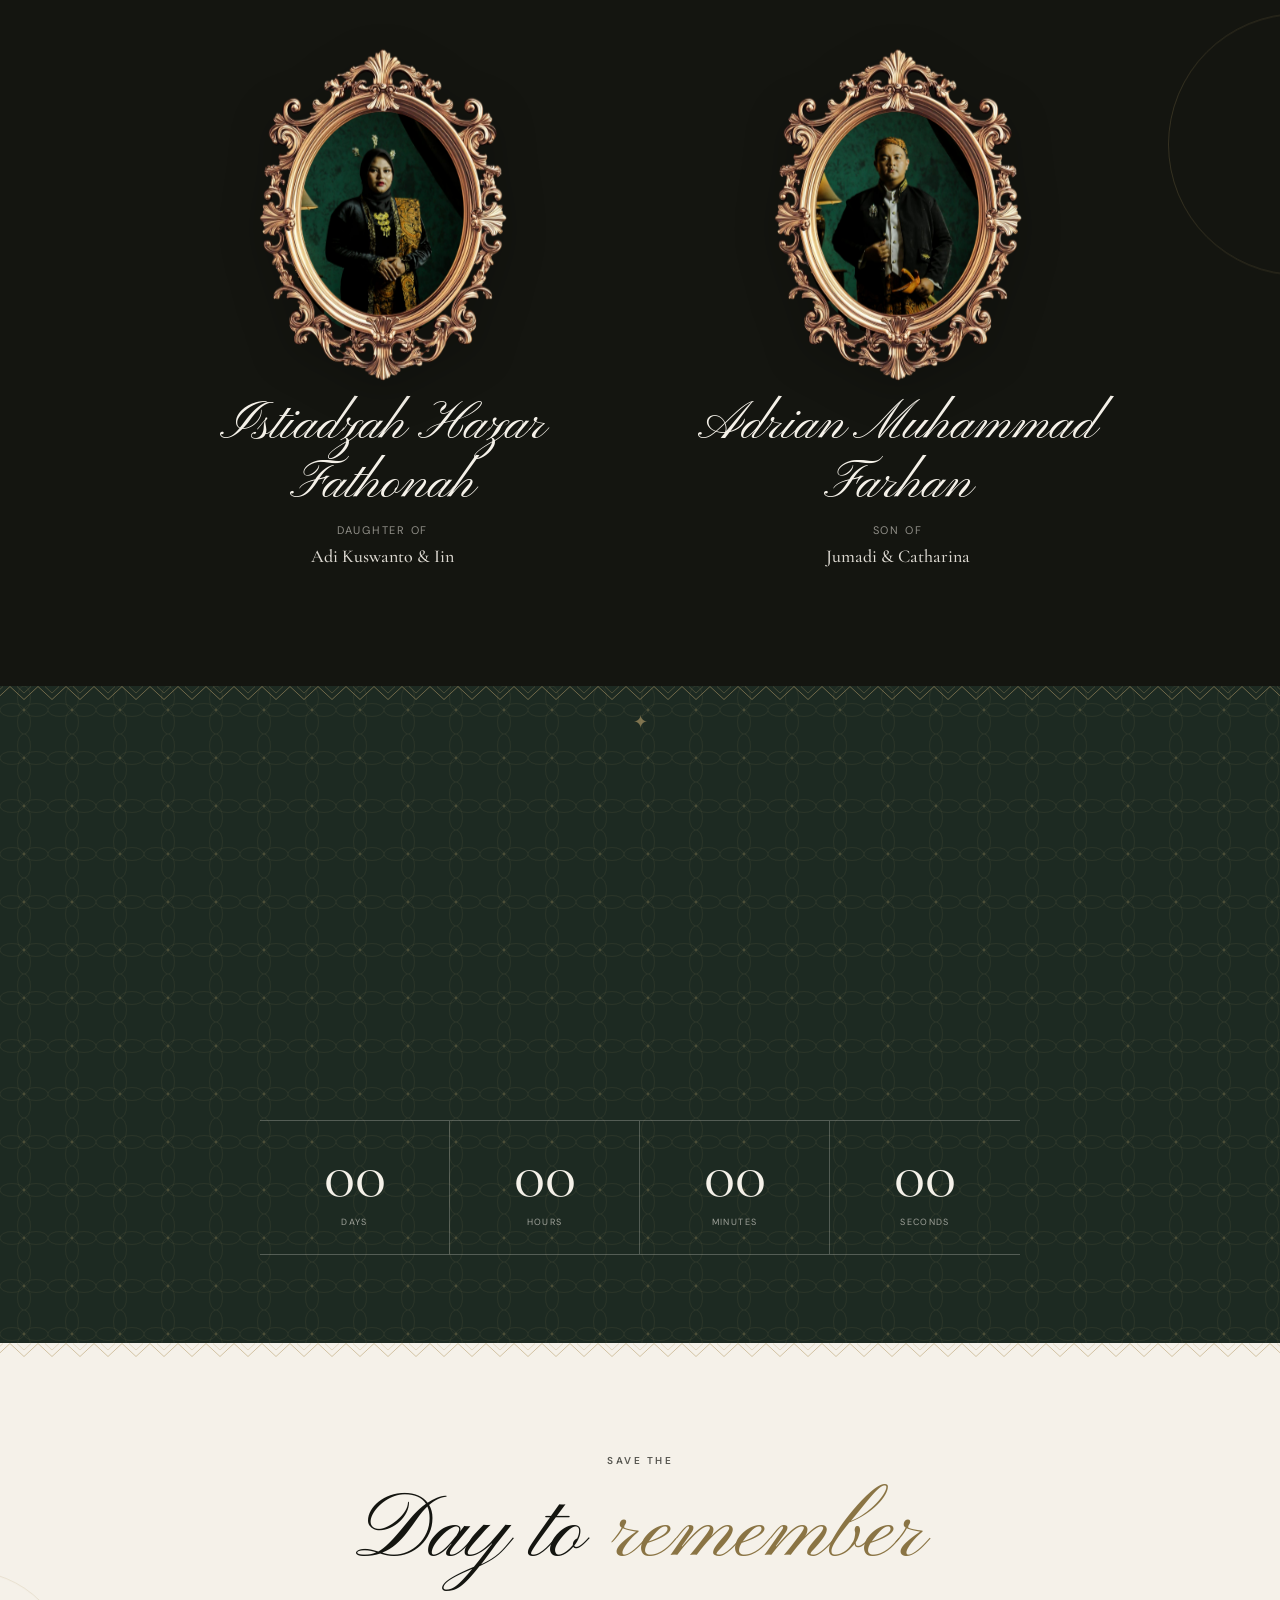
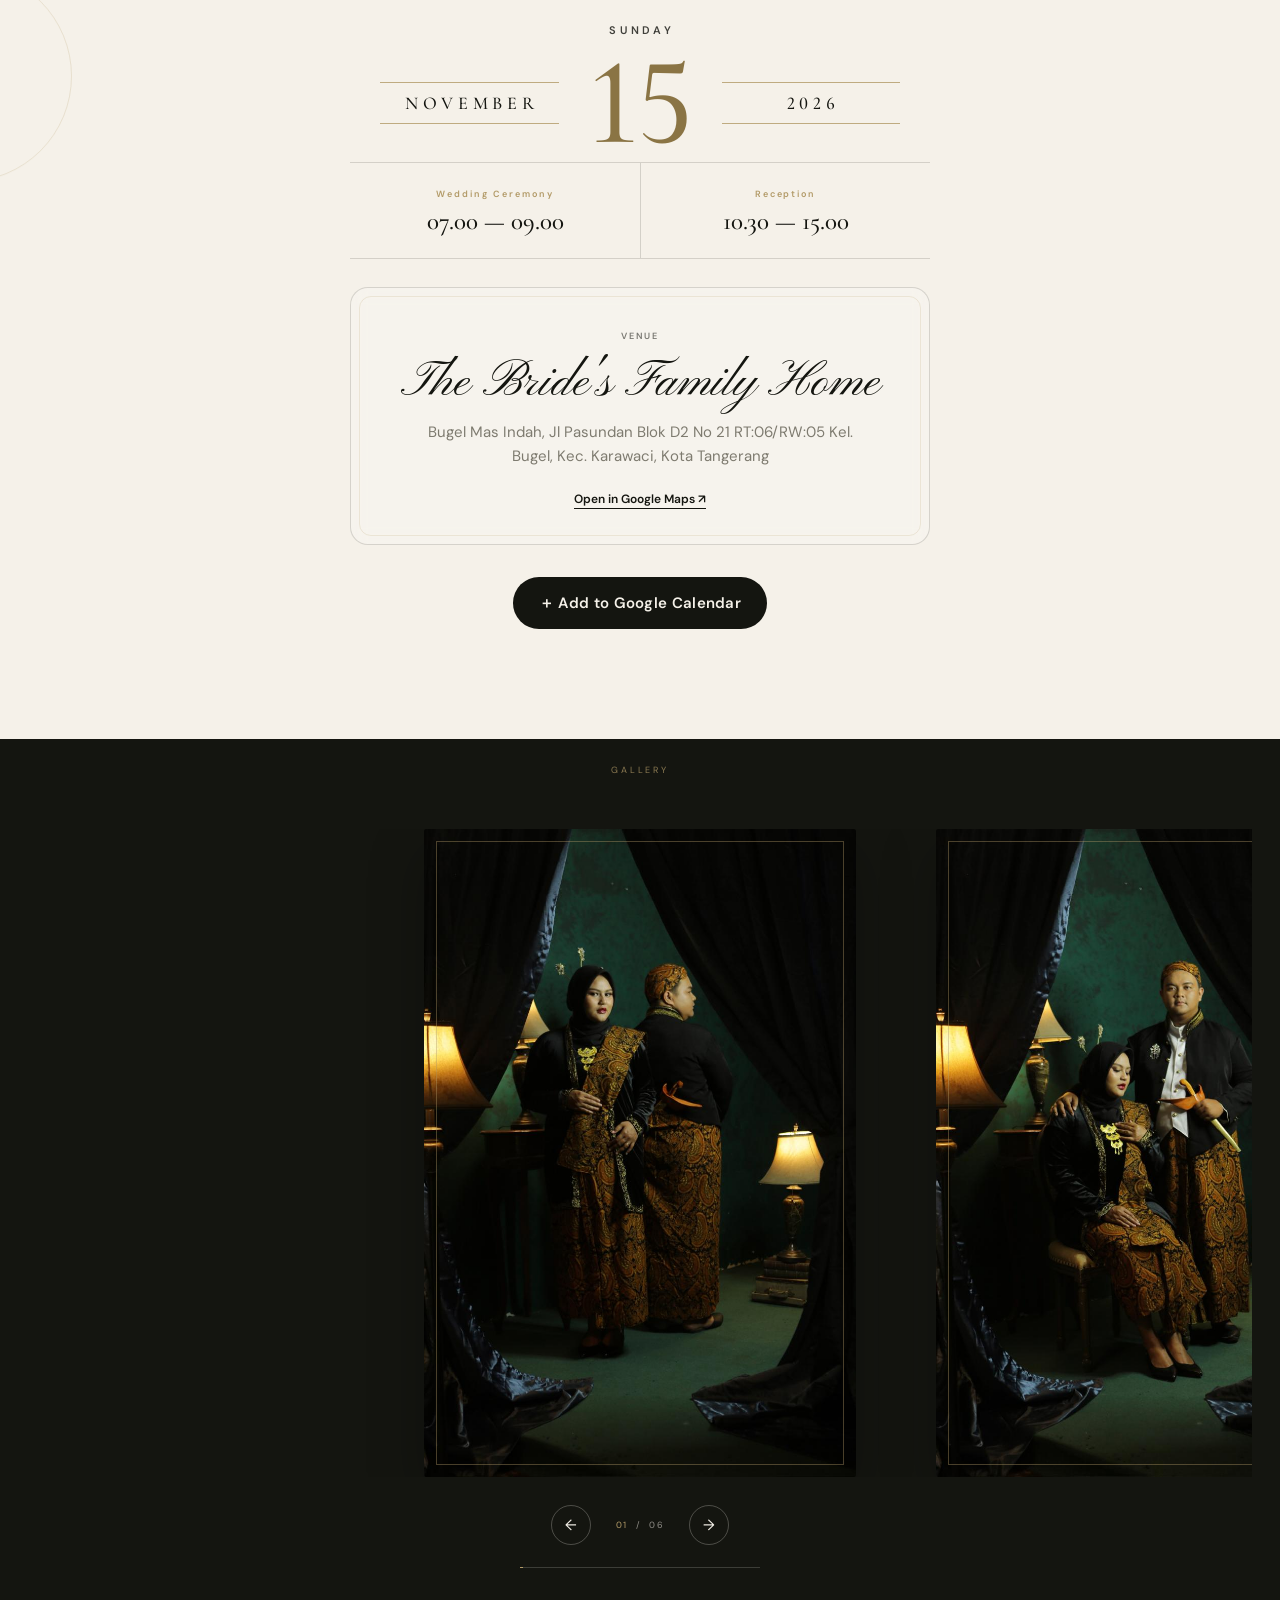
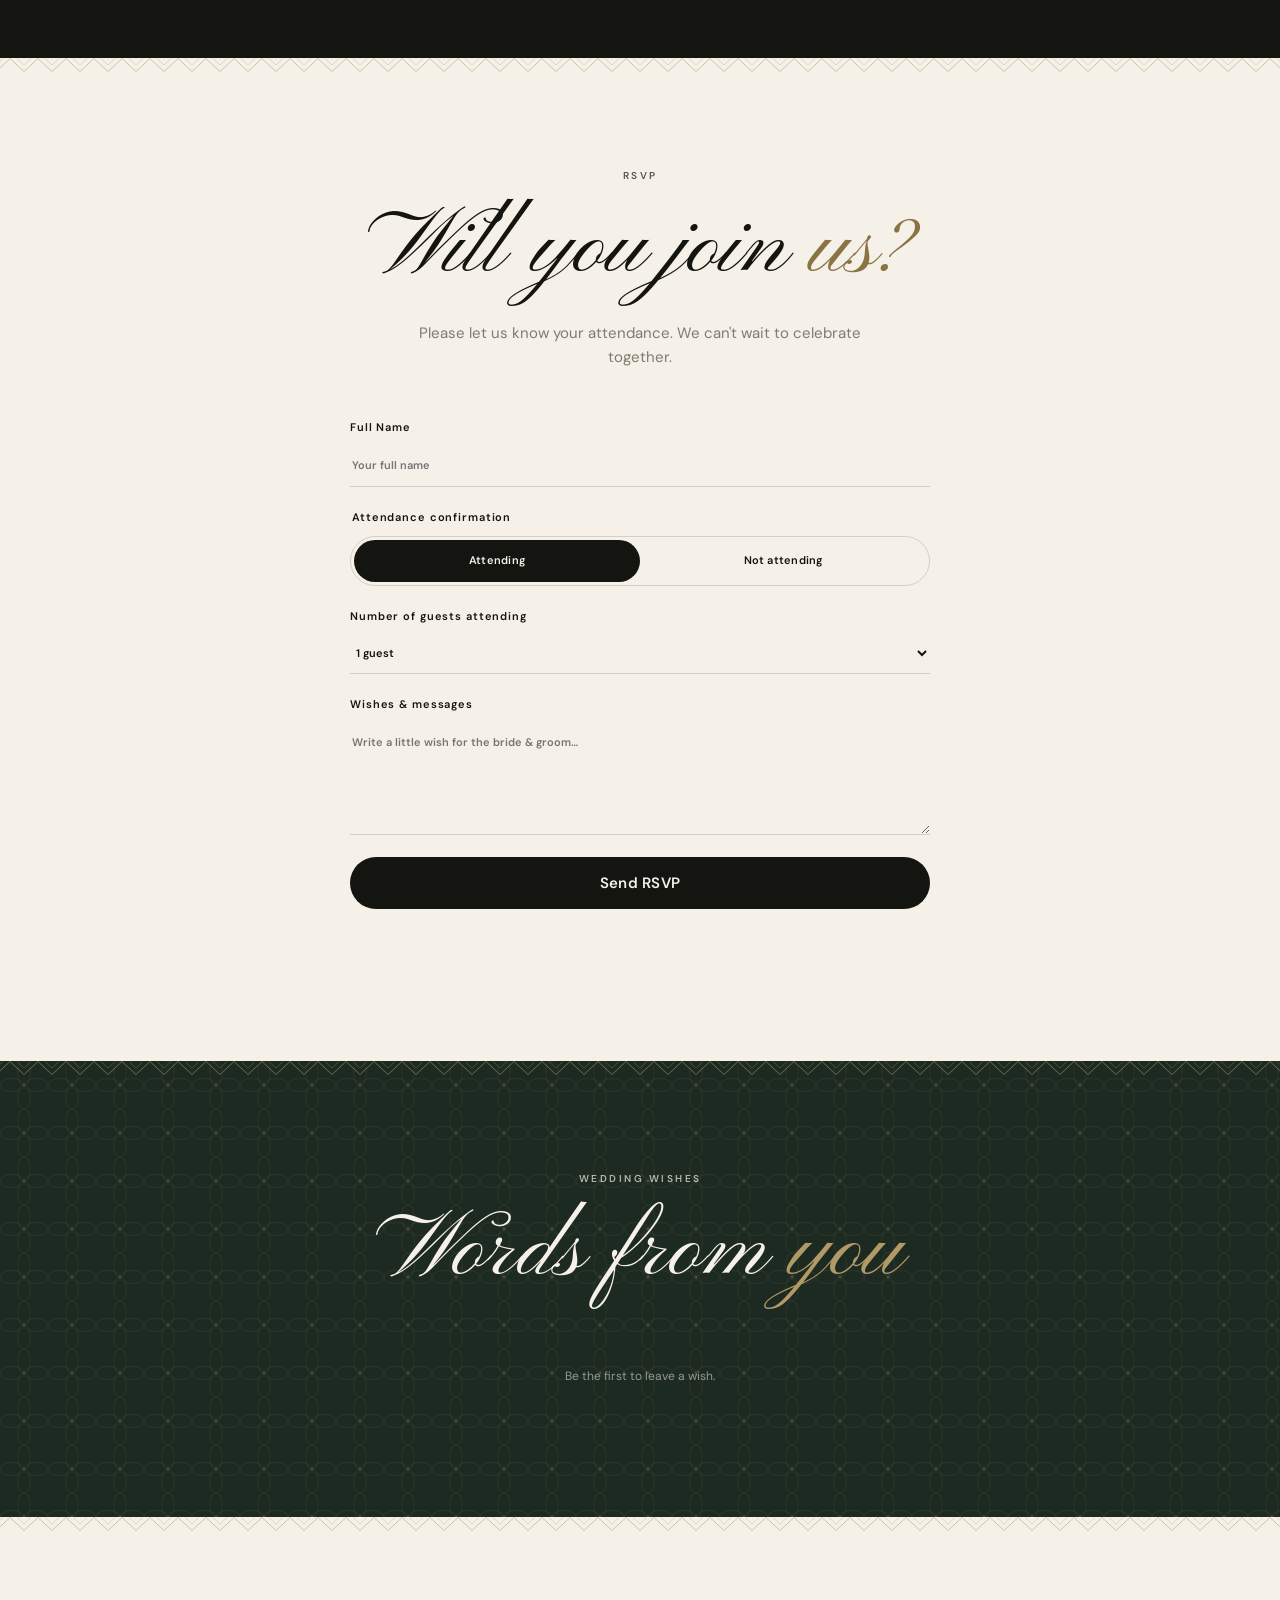
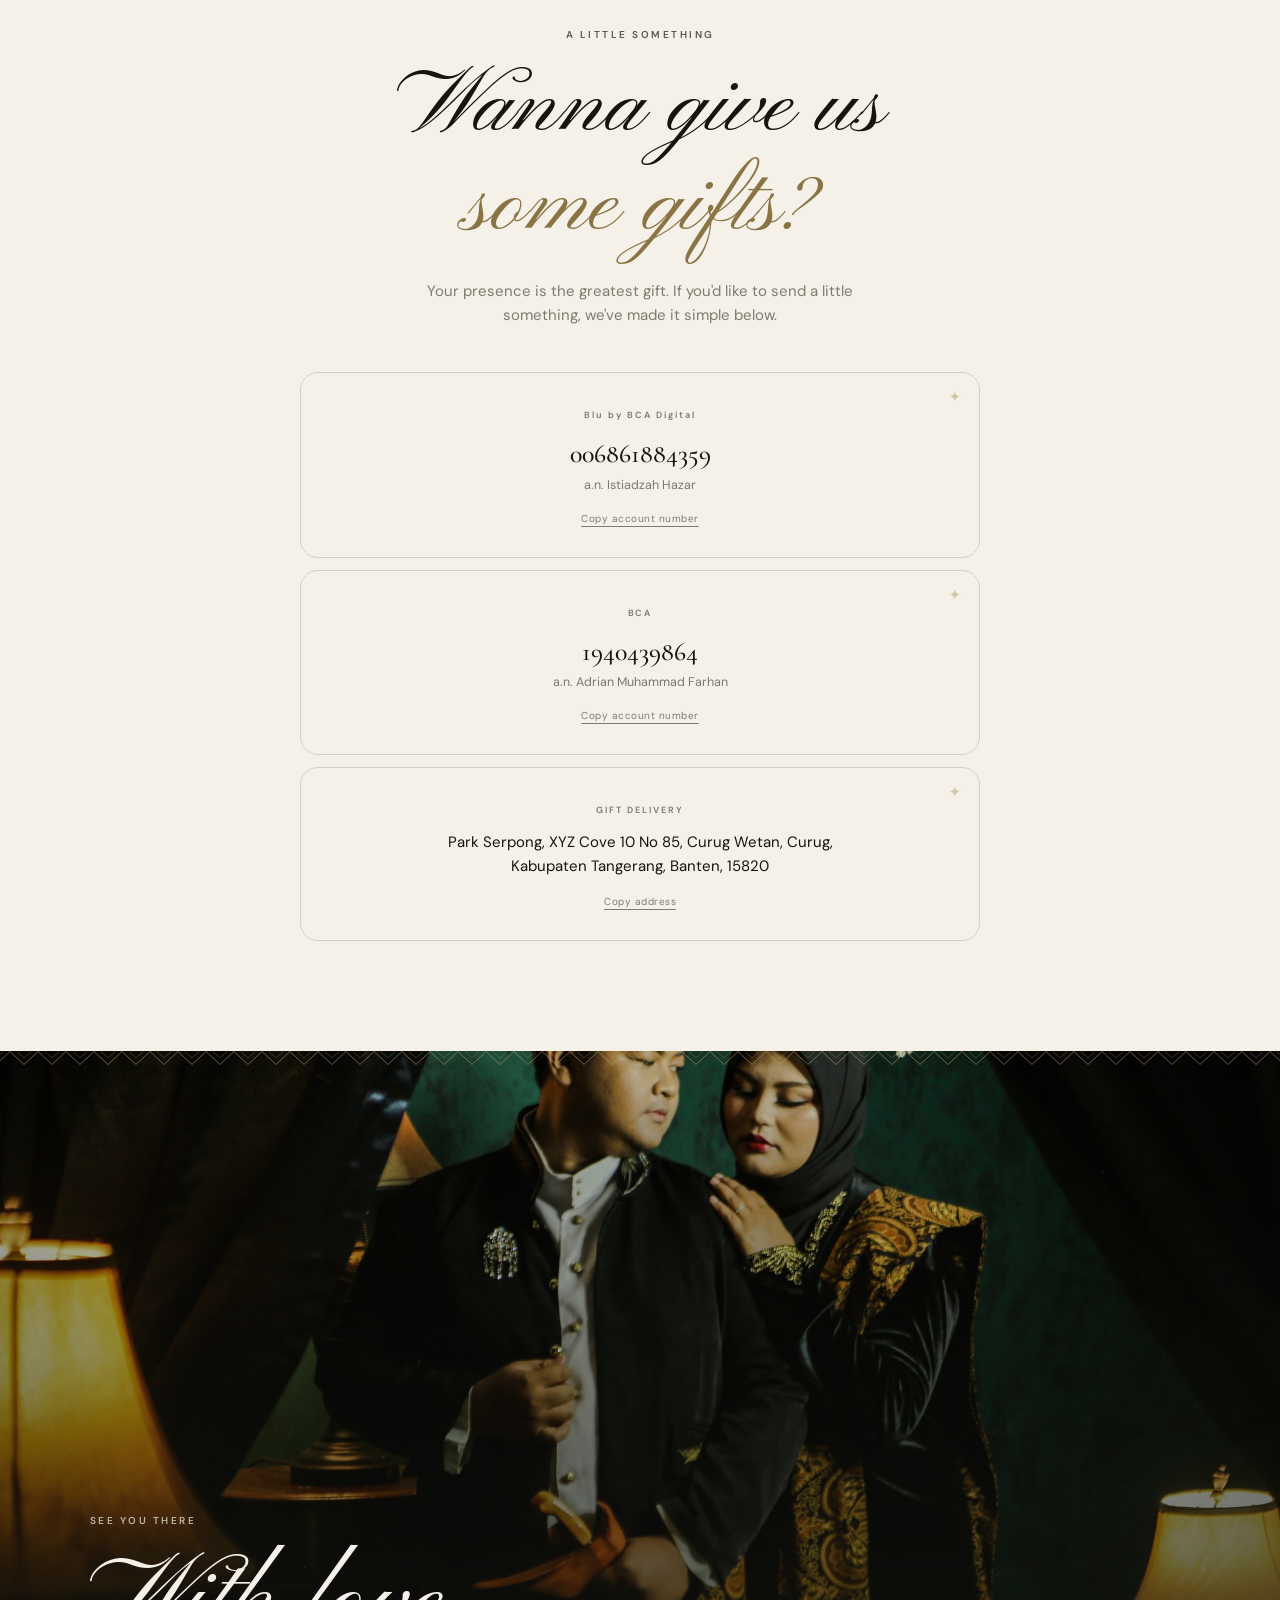
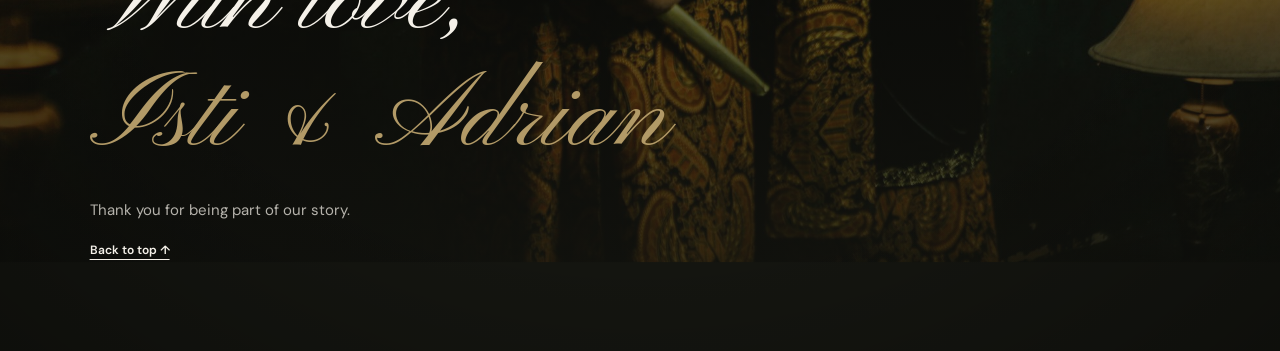
==== commit ef80333a: "Update schedule: ceremony 07.00-09.00, reception 10.30-15.00 Also moves the countdown target and Goo" ====
--- a/index.html
+++ b/index.html
@@ -111,11 +111,11 @@
       <div class="event-schedule" aria-label="Wedding schedule">
         <article class="schedule-item">
           <span class="schedule-item__label">Wedding Ceremony</span>
-          <strong>07.00 — 09.00 AM</strong>
+          <strong>07.00 — 09.00</strong>
         </article>
         <article class="schedule-item">
           <span class="schedule-item__label">Reception</span>
-          <strong>10.00 — 14.00 AM</strong>
+          <strong>10.30 — 15.00</strong>
         </article>
       </div>
       <div class="event-card">
